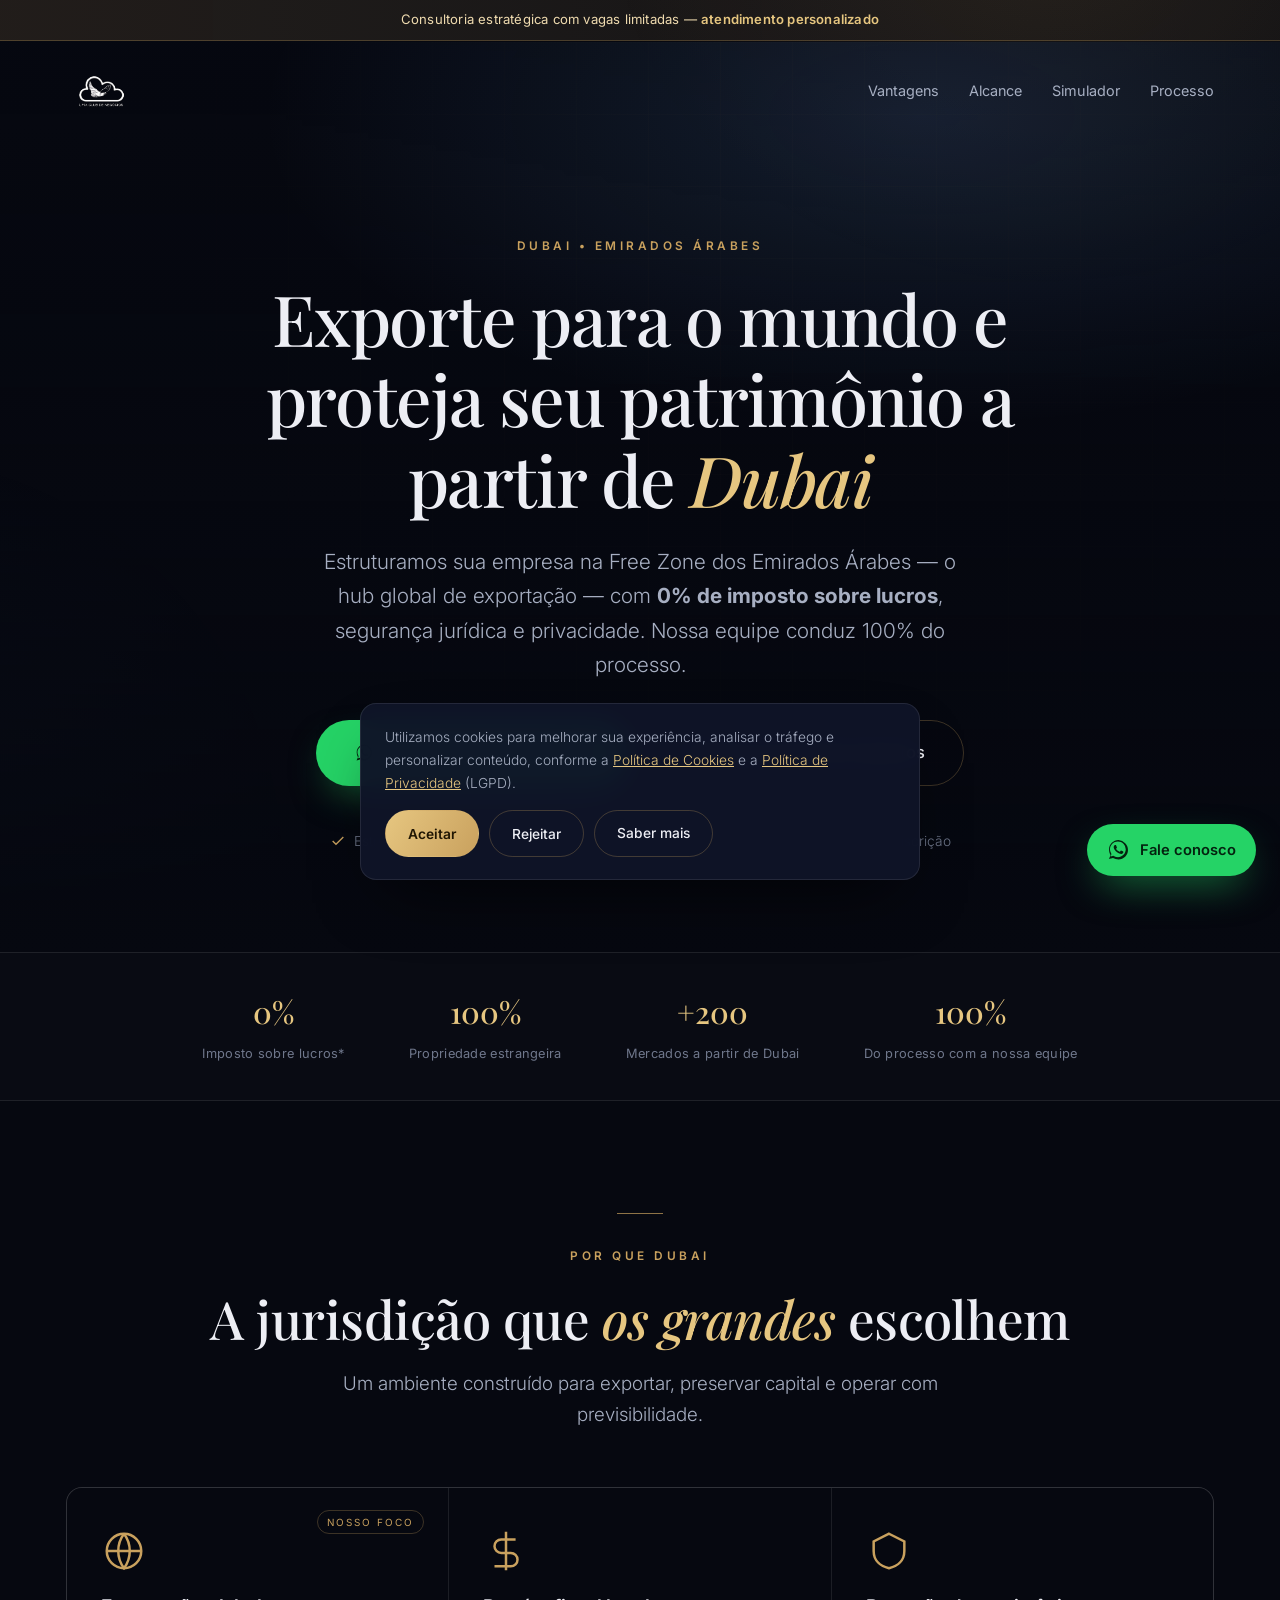
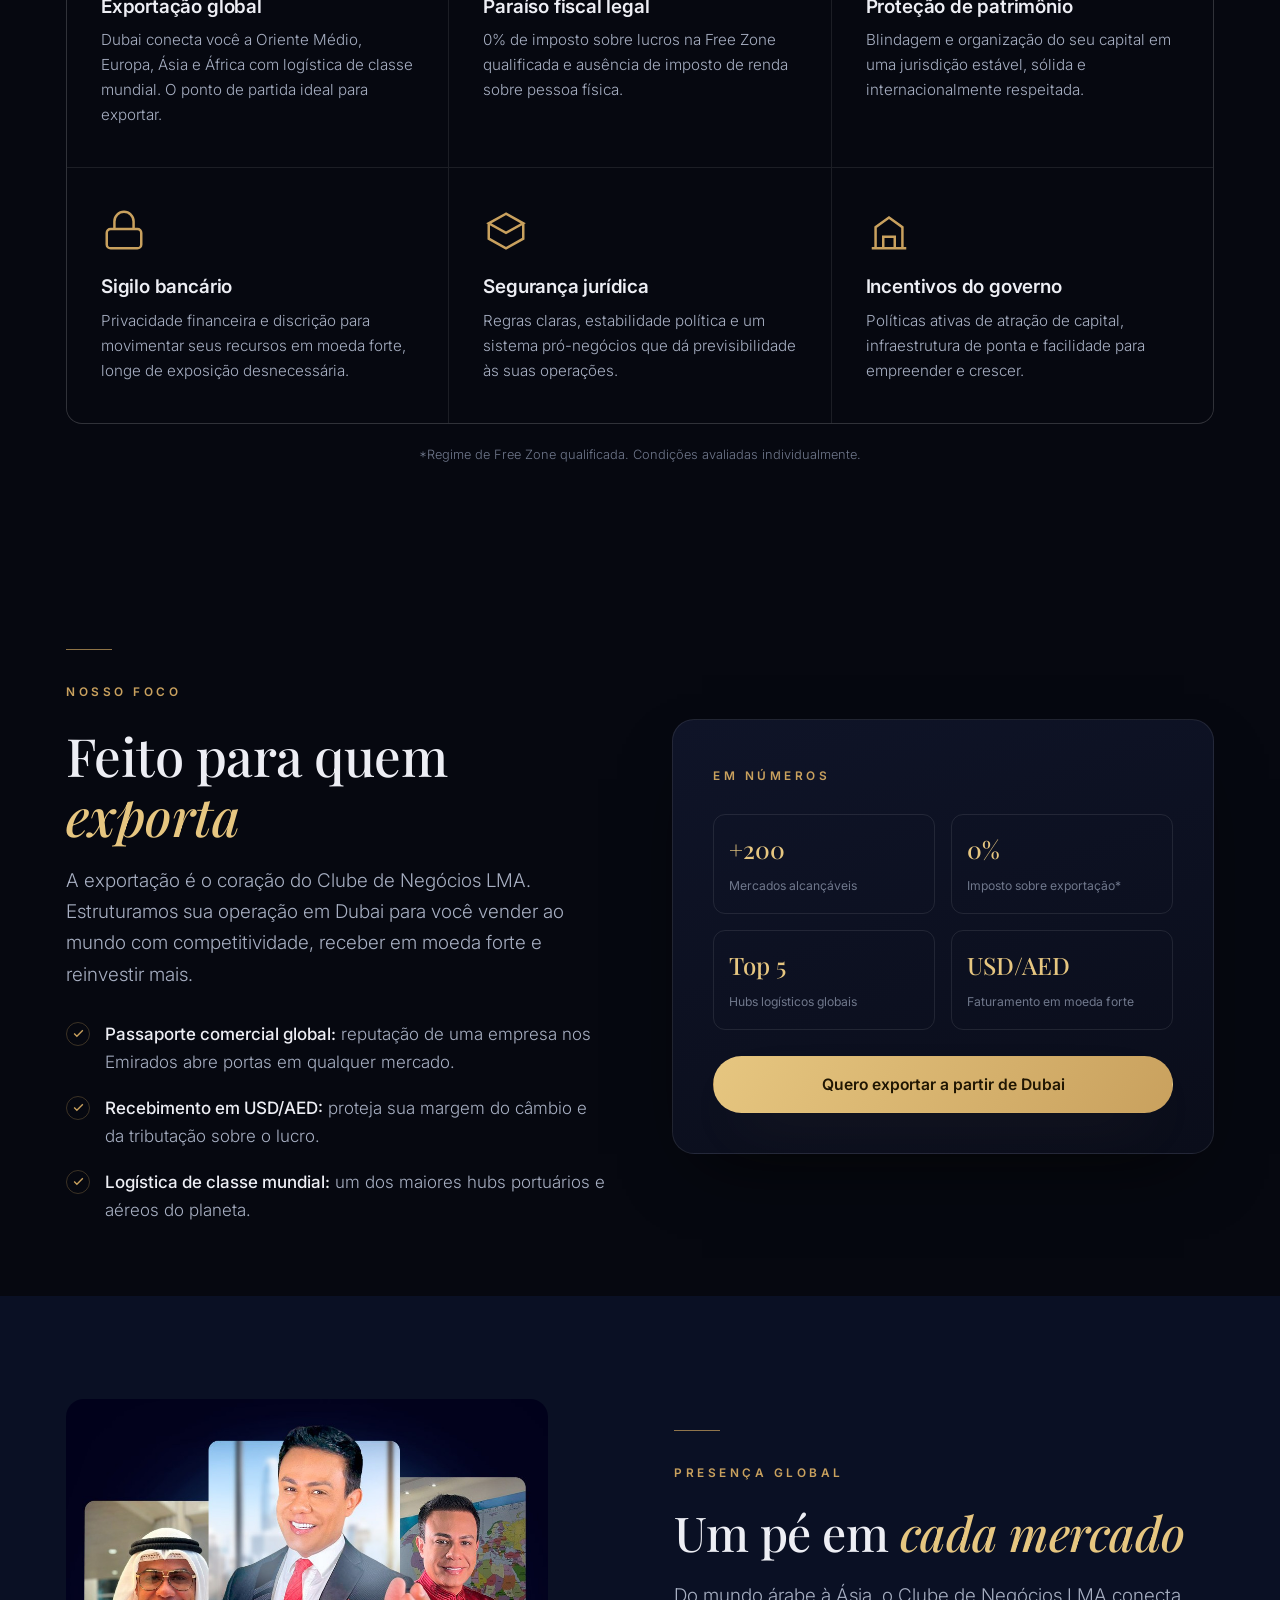
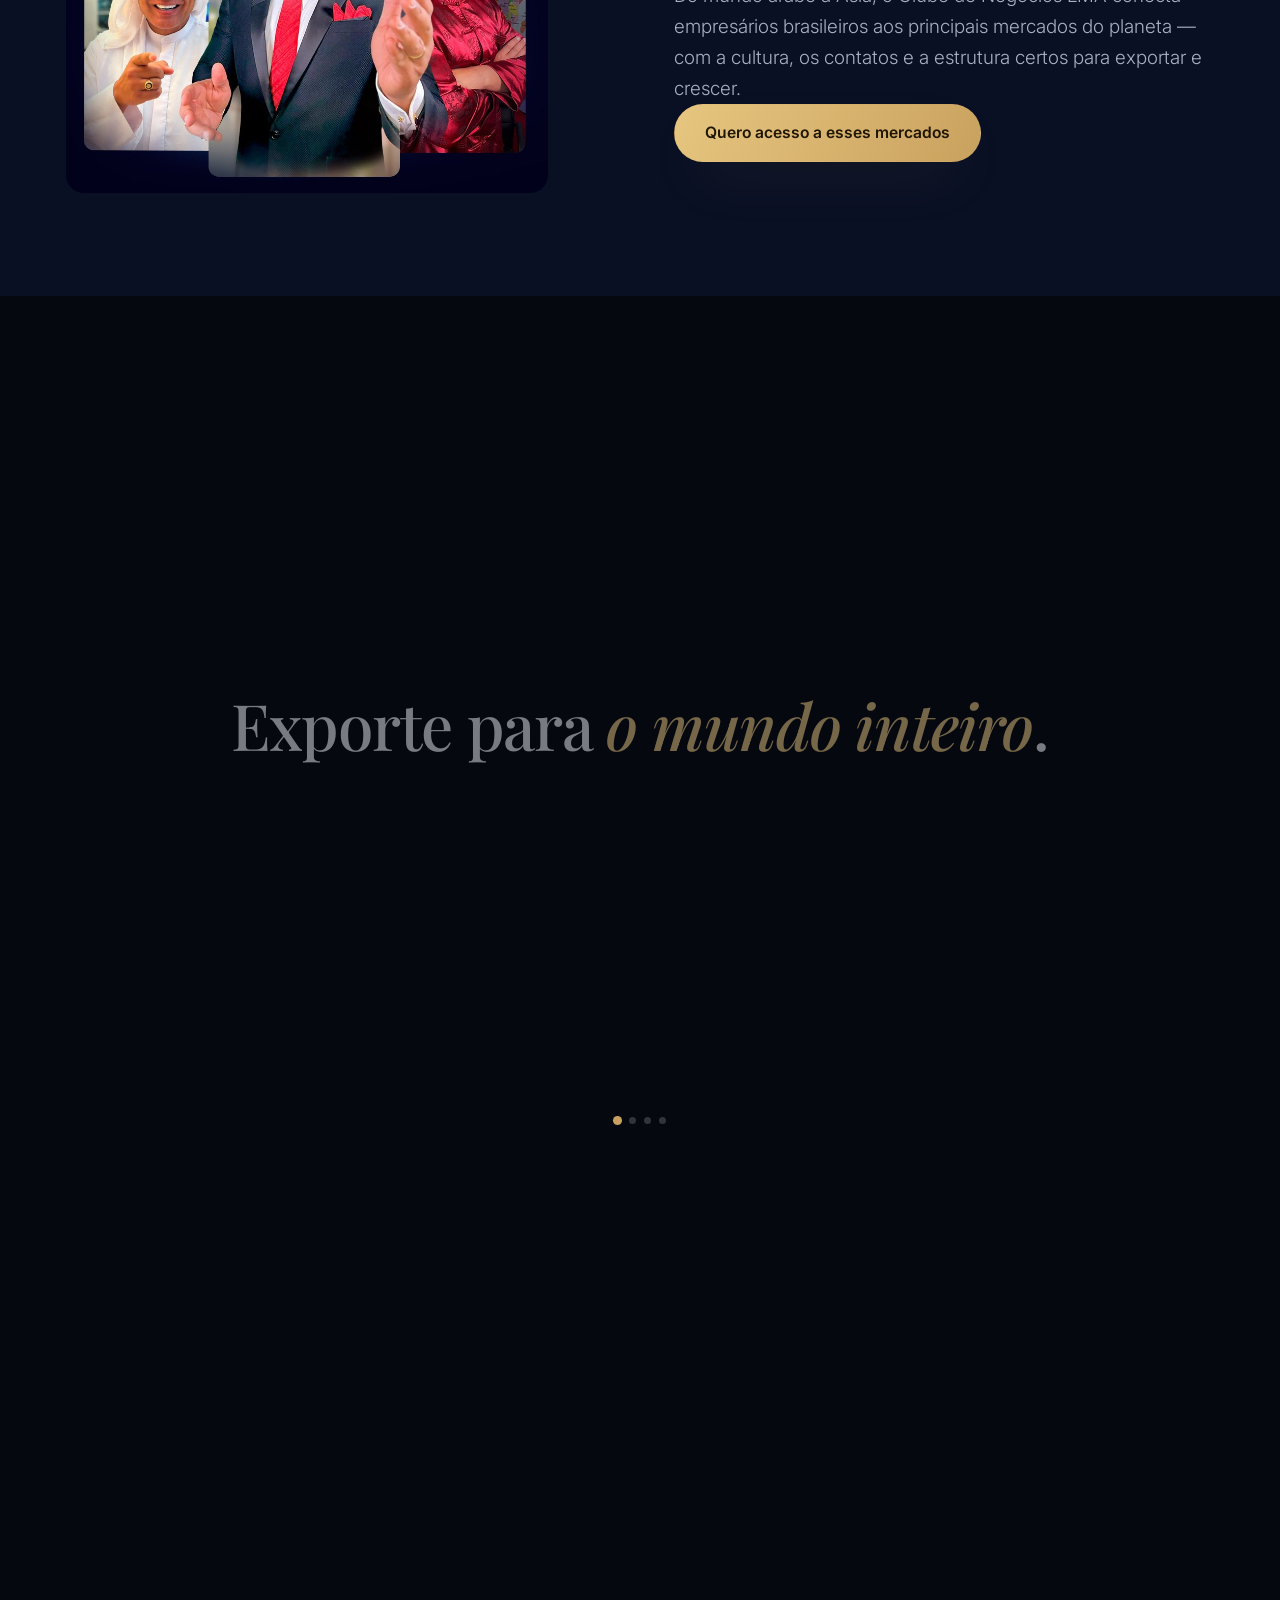
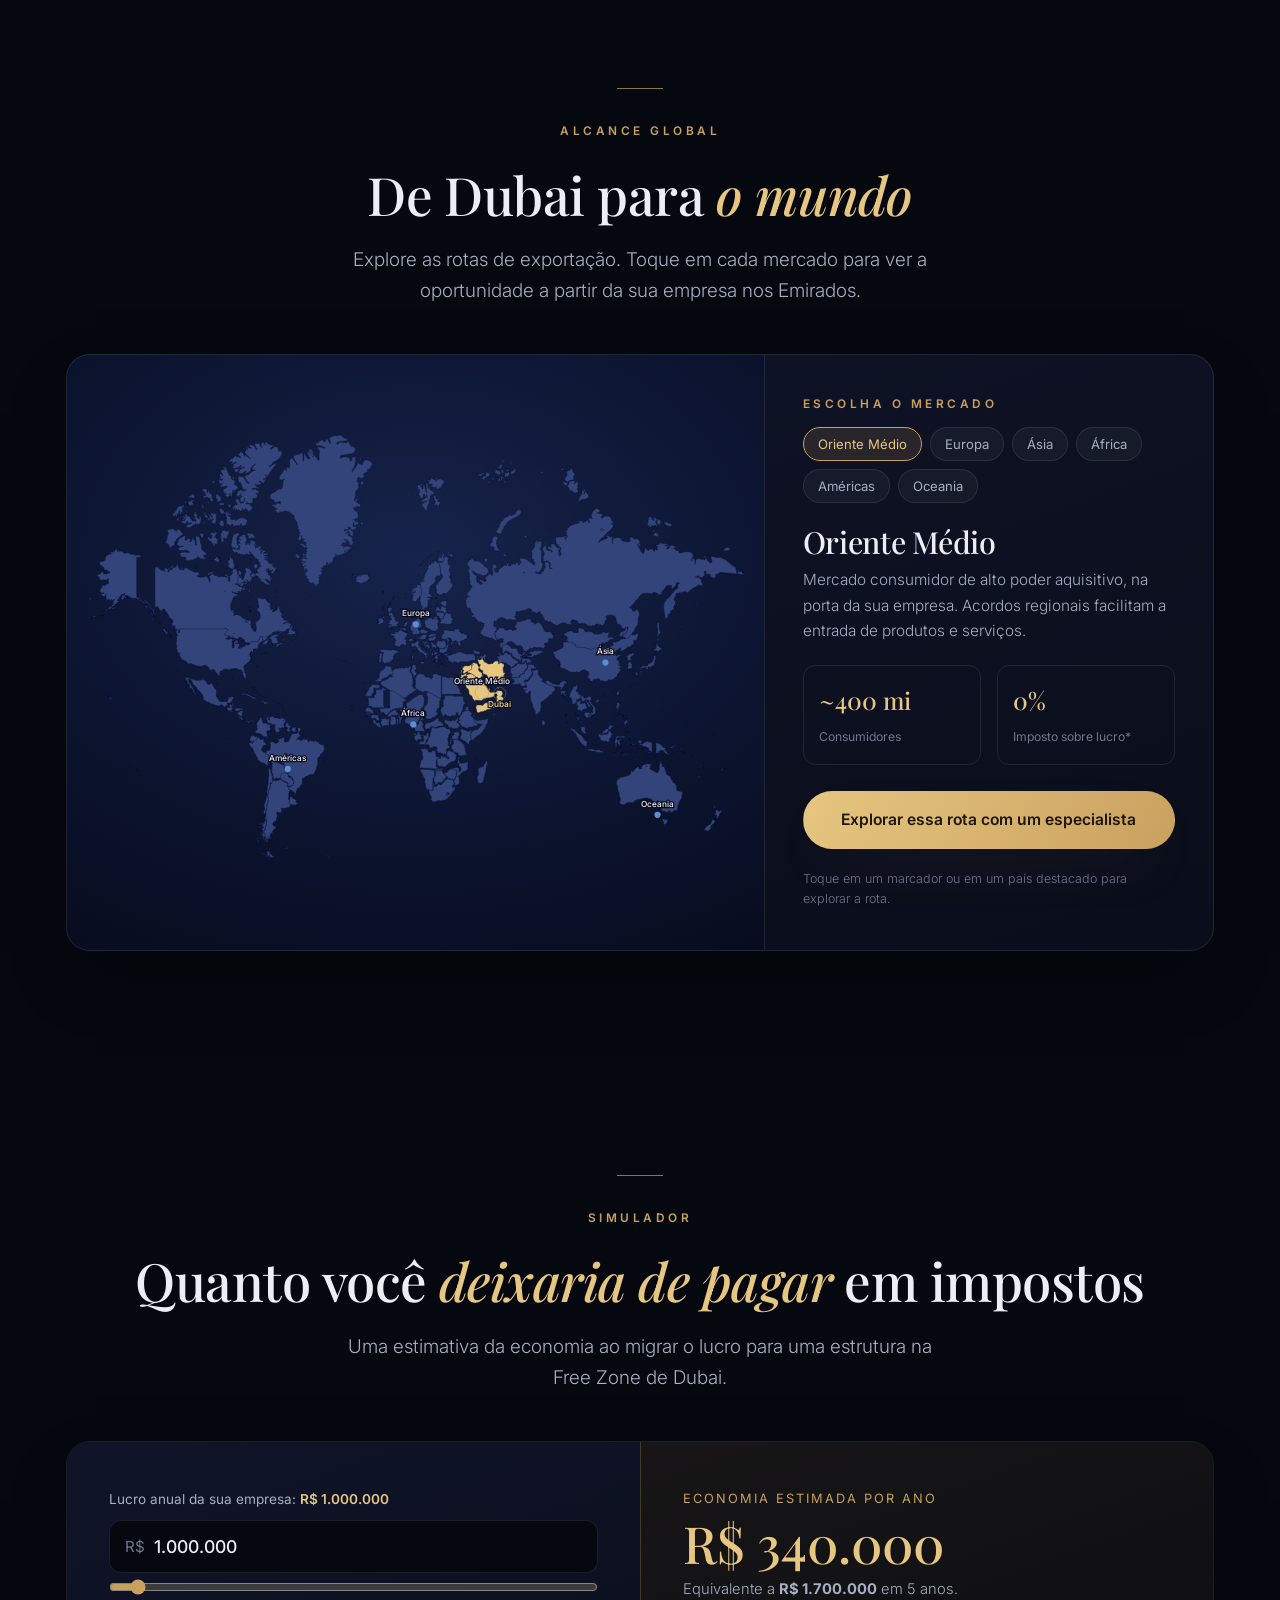
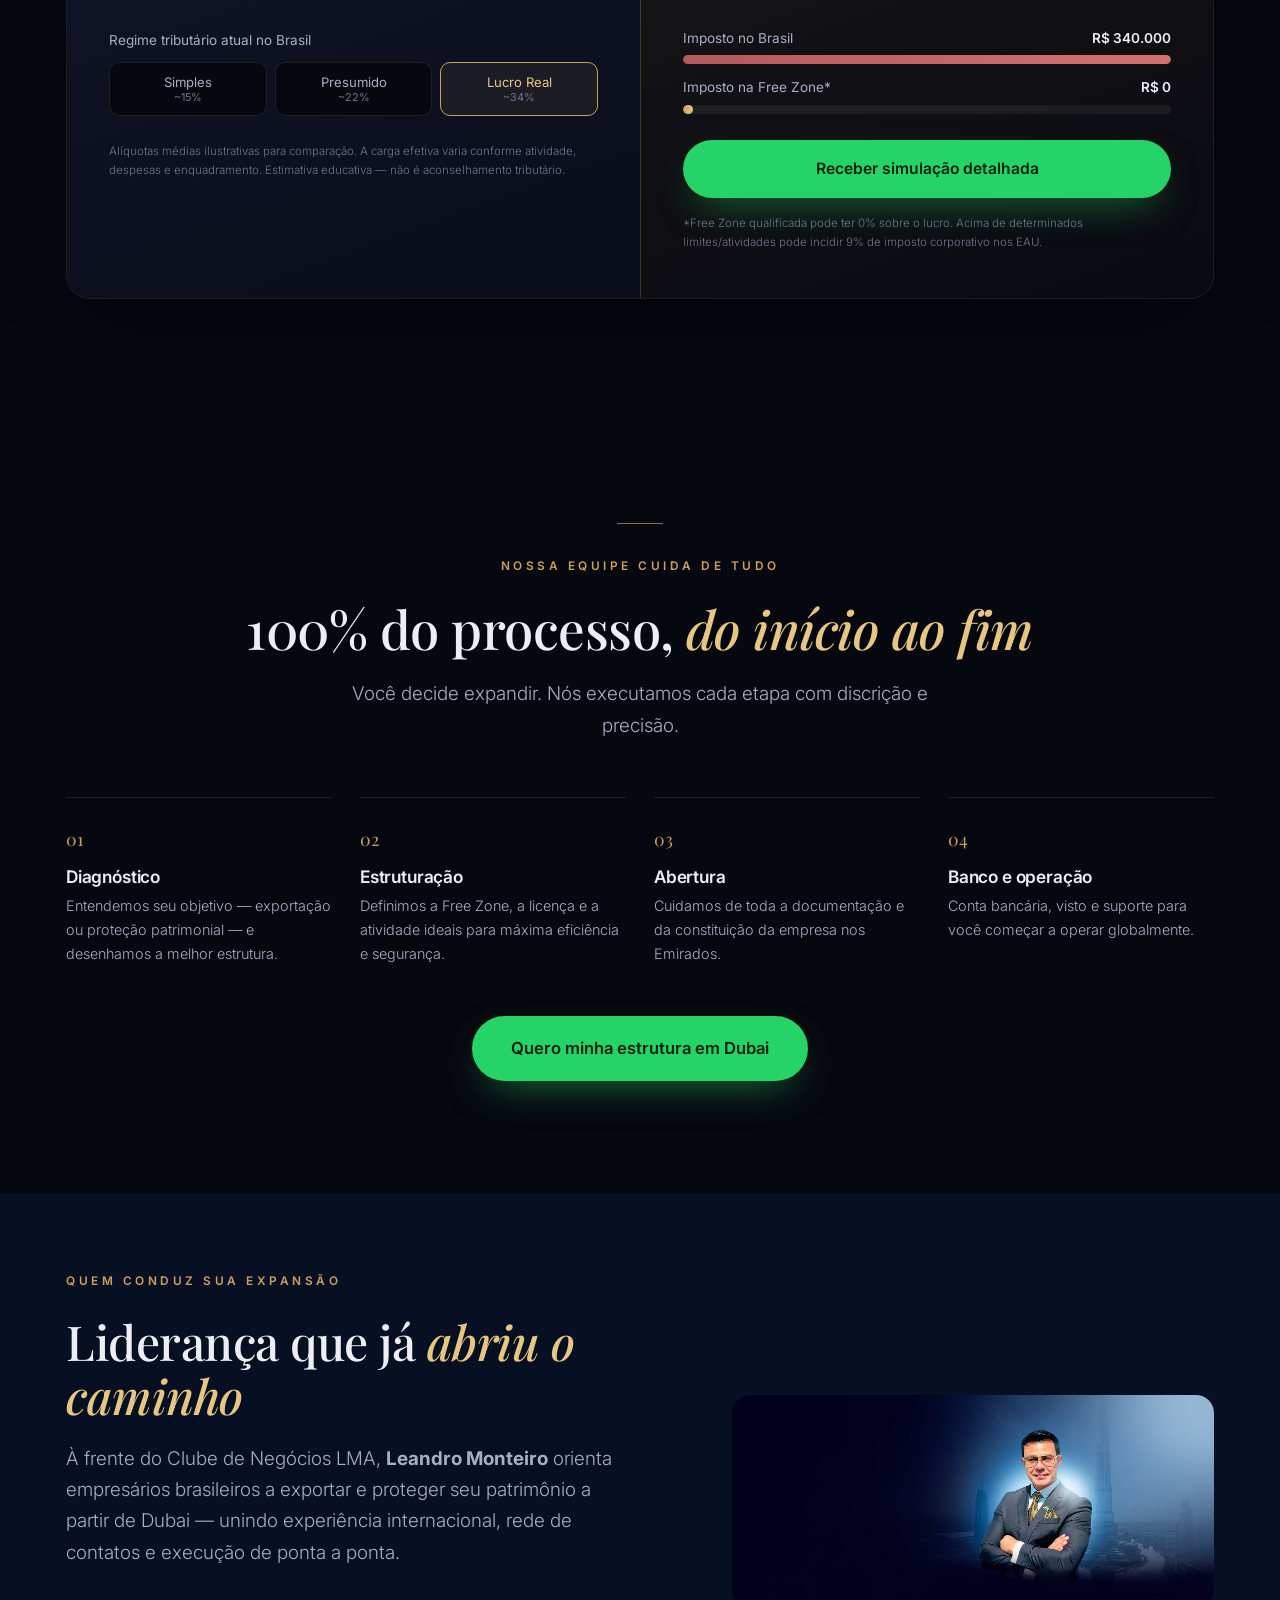
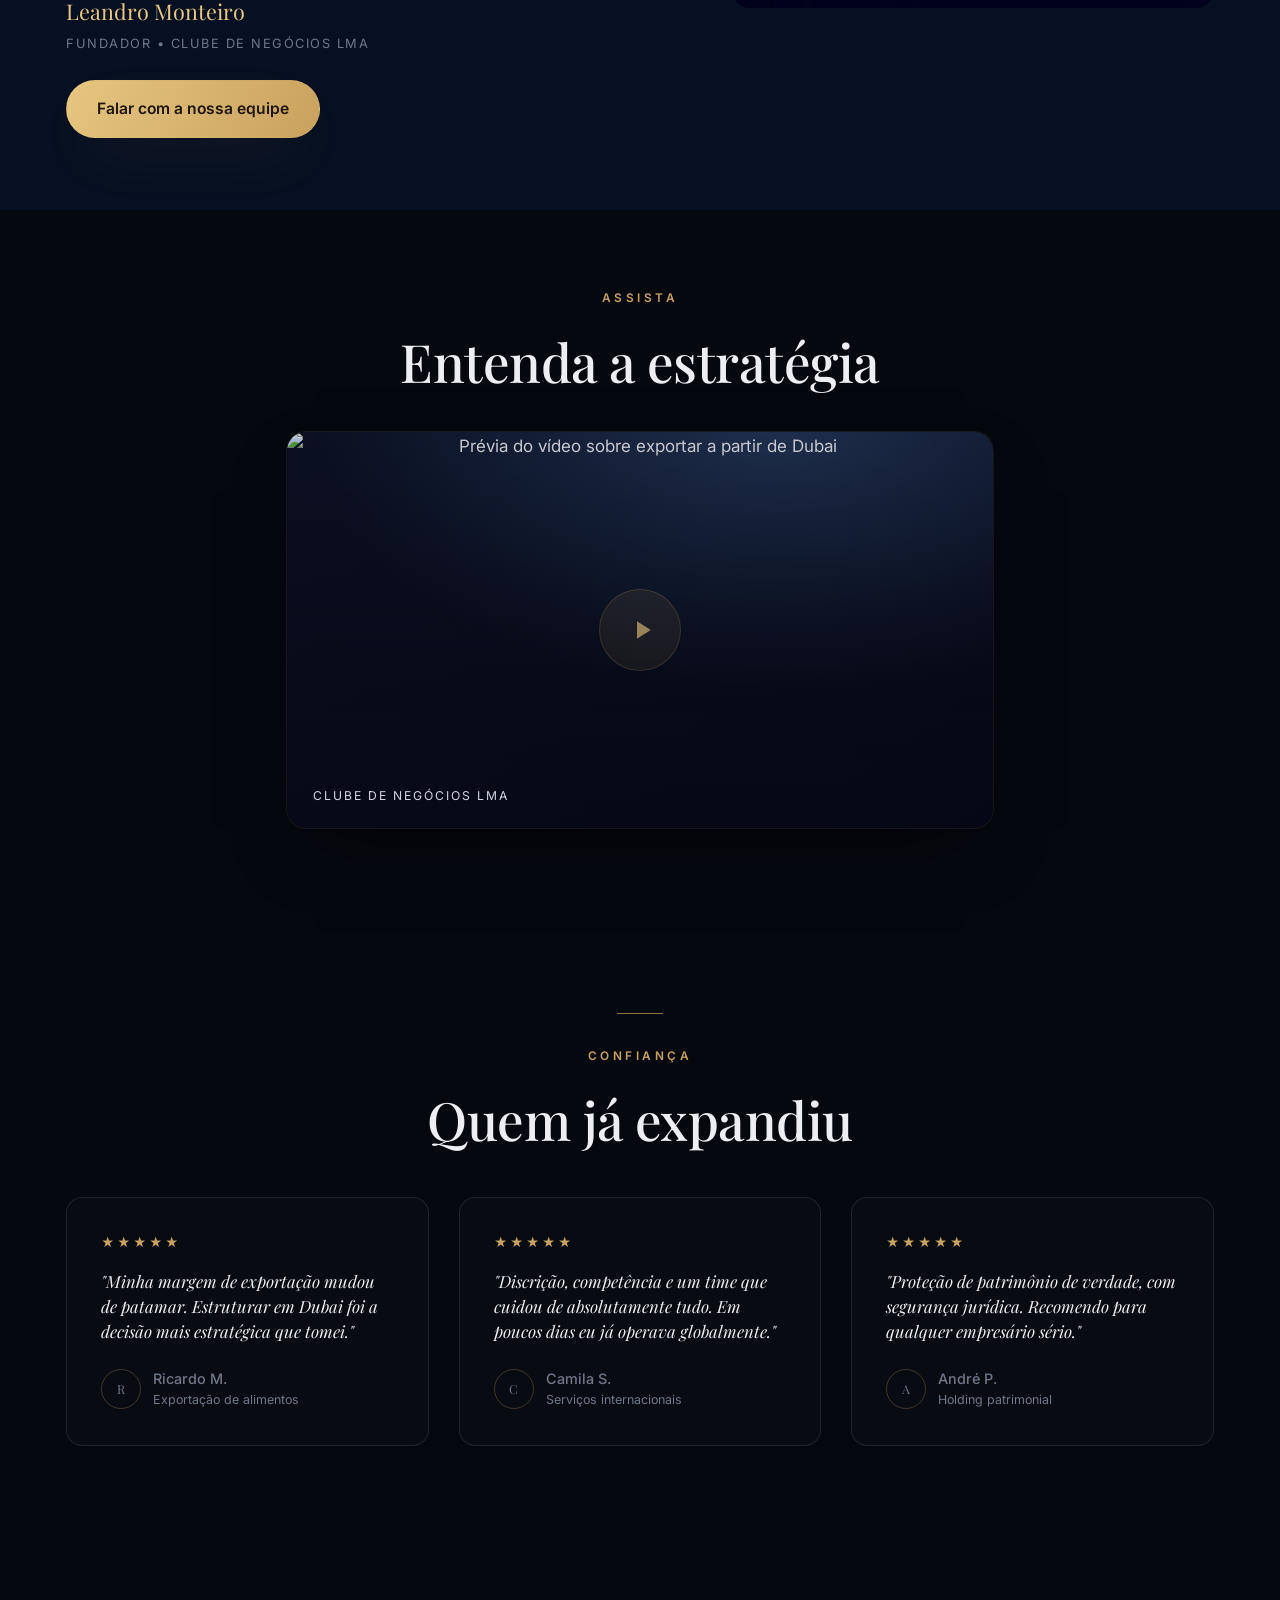
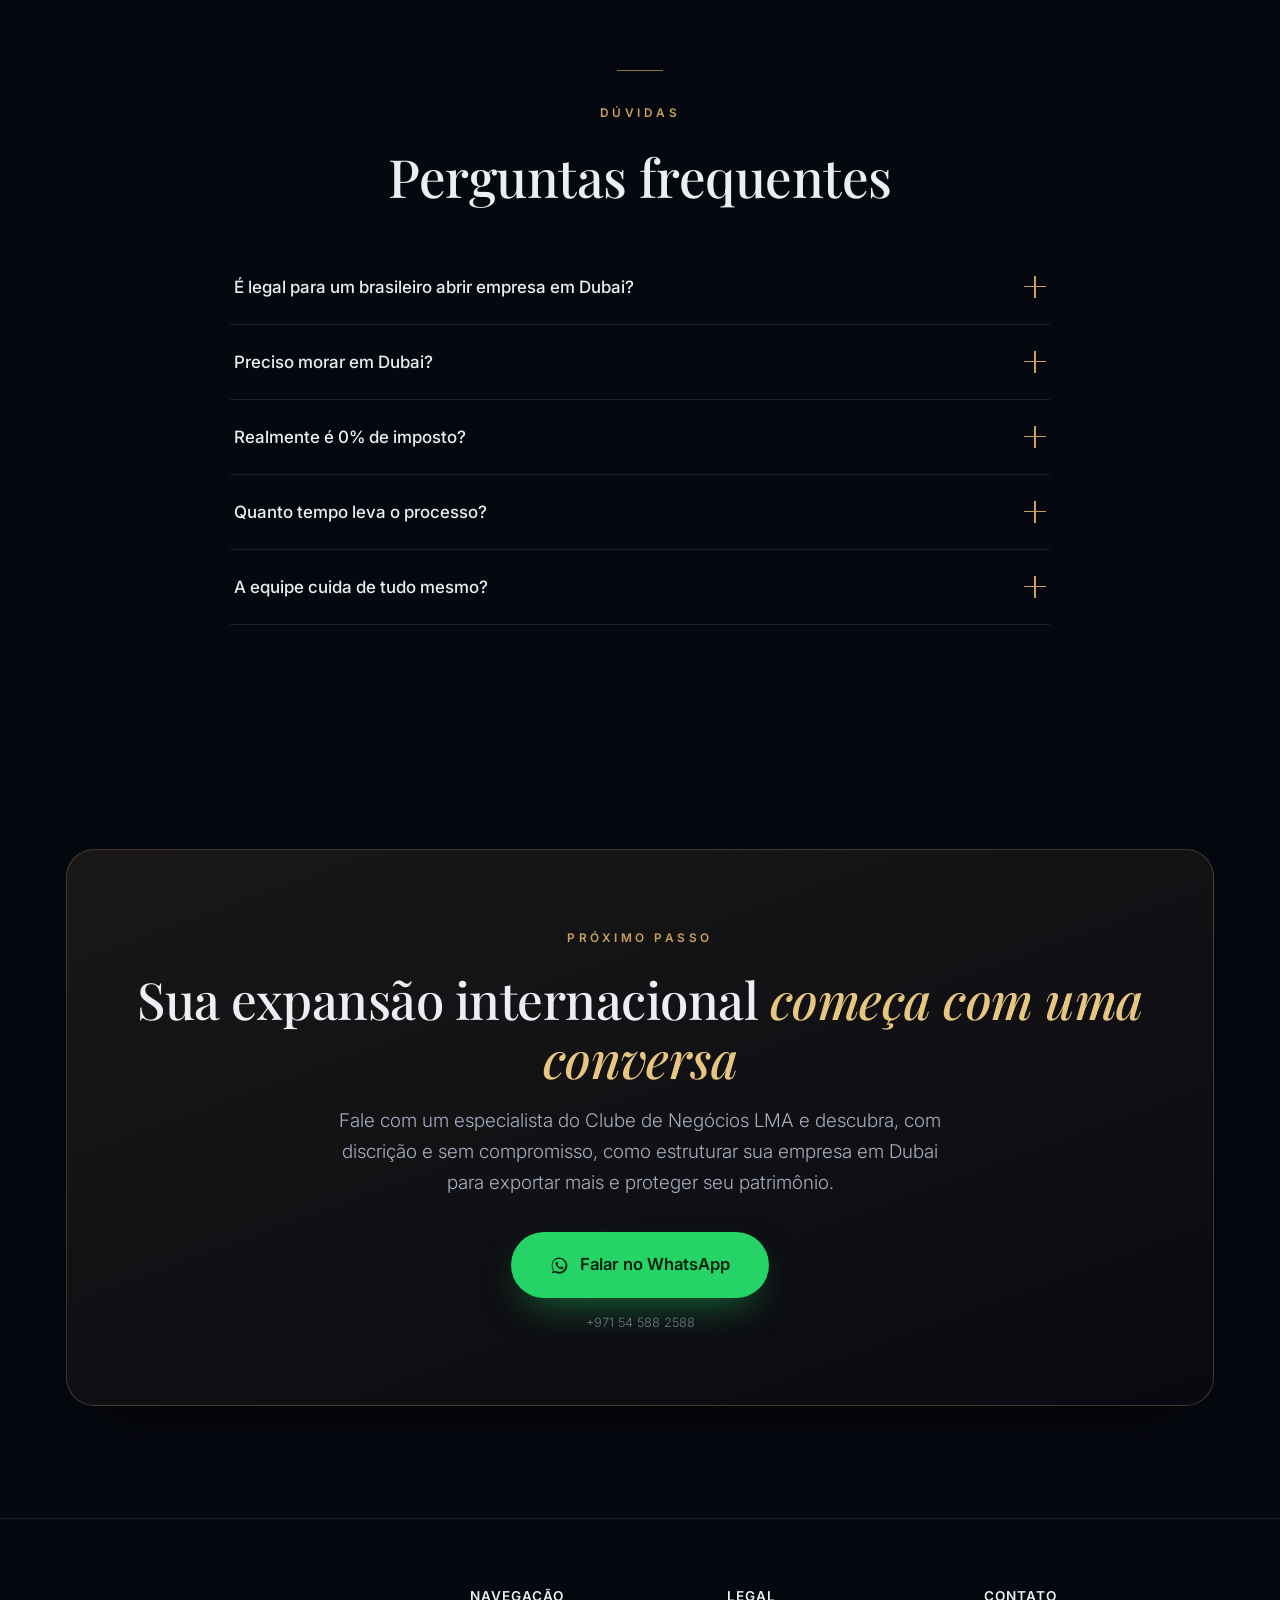
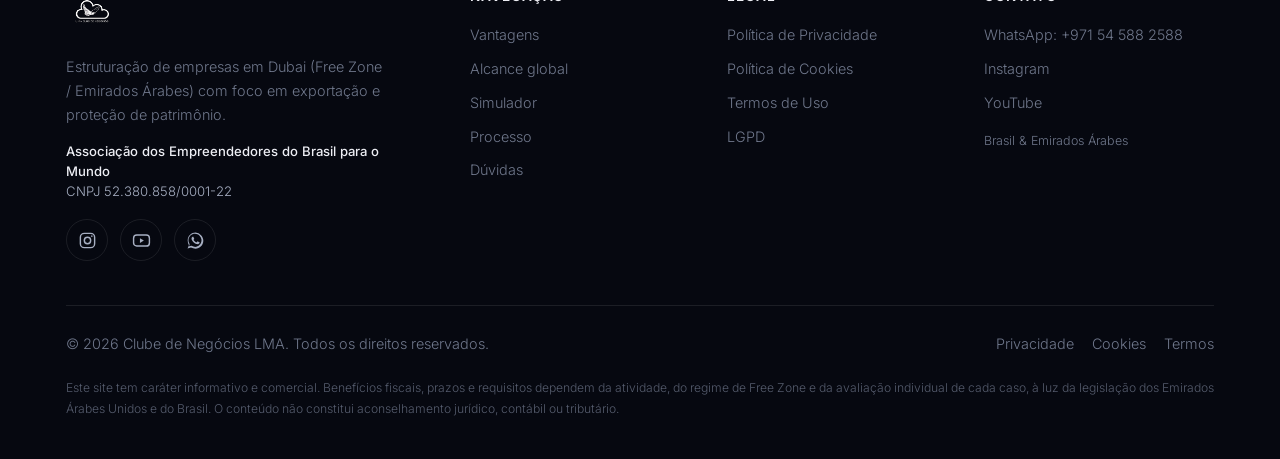
==== index.html @ a85deb3f "Fix layout robusto fundador/expert (flex real, sem cortar imagem) + video mobile progressivo (itag18" ====
<!DOCTYPE html>
<html lang="pt-BR">
<head>
<meta charset="UTF-8">
<meta name="viewport" content="width=device-width, initial-scale=1.0">

<!-- ===================== SEO ===================== -->
<title>Abrir Empresa em Dubai | Exportação e Proteção de Patrimônio — Clube de Negócios LMA</title>
<meta name="description" content="Abra sua empresa em Dubai (Free Zone / Emirados Árabes) para exportar ao mundo e proteger seu patrimônio: 0% de imposto sobre lucros, sigilo bancário, segurança jurídica e incentivos do governo. Nossa equipe cuida de 100% do processo. Fale com o Clube de Negócios LMA.">
<meta name="keywords" content="abrir empresa em Dubai, empresa Free Zone Emirados, exportação Dubai, proteção de patrimônio, paraíso fiscal, 0% de imposto Dubai, sigilo bancário, offshore Emirados, Clube de Negócios LMA">
<meta name="author" content="Clube de Negócios LMA">
<meta name="robots" content="index, follow">
<link rel="canonical" href="https://clubelma.com.br/">
<meta name="theme-color" content="#060810">

<!-- Open Graph -->
<meta property="og:type" content="website">
<meta property="og:locale" content="pt_BR">
<meta property="og:site_name" content="Clube de Negócios LMA">
<meta property="og:title" content="Abrir Empresa em Dubai | Exportação e Proteção de Patrimônio">
<meta property="og:description" content="Exporte ao mundo a partir de Dubai e proteja seu patrimônio: 0% de imposto sobre lucros, sigilo bancário e segurança jurídica. Nossa equipe cuida de 100% do processo.">
<meta property="og:url" content="https://clubelma.com.br/">
<meta property="og:image" content="https://clubelma.com.br/assets/og-image.jpg">

<!-- Twitter -->
<meta name="twitter:card" content="summary_large_image">
<meta name="twitter:title" content="Abrir Empresa em Dubai | Clube de Negócios LMA">
<meta name="twitter:description" content="Exportação e proteção de patrimônio a partir dos Emirados Árabes. 0% de imposto sobre lucros.">
<meta name="twitter:image" content="https://clubelma.com.br/assets/og-image.jpg">

<link rel="icon" href="assets/logo.svg">
<link rel="apple-touch-icon" href="assets/logo.svg">

<link rel="preconnect" href="https://fonts.googleapis.com">
<link rel="preconnect" href="https://fonts.gstatic.com" crossorigin>
<link href="https://fonts.googleapis.com/css2?family=Inter:wght@300;400;500;600&family=Playfair+Display:ital,wght@0,500;0,600;1,400;1,500&display=swap" rel="stylesheet">
<link rel="stylesheet" href="styles.css?v=9">

<!-- Structured data -->
<script type="application/ld+json">
{
  "@context": "https://schema.org",
  "@type": "ProfessionalService",
  "name": "Clube de Negócios LMA",
  "legalName": "Associação dos Empreendedores do Brasil para o Mundo",
  "taxID": "52.380.858/0001-22",
  "description": "Consultoria para abertura de empresa em Dubai (Free Zone) com foco em exportação e proteção de patrimônio.",
  "areaServed": ["BR", "AE"],
  "url": "https://clubelma.com.br/",
  "logo": "https://clubelma.com.br/assets/logo.svg",
  "telephone": "+971545882588",
  "sameAs": [
    "https://www.instagram.com/eusouleandromonteiro/",
    "https://www.youtube.com/@eusouleandromonteiro"
  ],
  "knowsAbout": ["Exportação", "Free Zone Emirados Árabes", "Proteção de patrimônio", "Planejamento tributário internacional"]
}
</script>
<script type="application/ld+json">
{
  "@context": "https://schema.org",
  "@type": "FAQPage",
  "mainEntity": [
    {"@type":"Question","name":"É legal para um brasileiro abrir empresa em Dubai?","acceptedAnswer":{"@type":"Answer","text":"Sim. Estruturar uma empresa na Free Zone dos Emirados Árabes é totalmente legal, desde que feito com planejamento correto e cumprindo as obrigações aplicáveis."}},
    {"@type":"Question","name":"Preciso morar em Dubai para ter a empresa?","acceptedAnswer":{"@type":"Answer","text":"Não. É possível estruturar e manter a empresa sem morar nos Emirados, com opção de visto de residência para quem desejar."}},
    {"@type":"Question","name":"Realmente é 0% de imposto?","acceptedAnswer":{"@type":"Answer","text":"Na Free Zone qualificada, o lucro pode ter alíquota de 0%, e não há imposto de renda sobre pessoa física nos Emirados. As condições dependem da atividade e são avaliadas caso a caso."}}
  ]
}
</script>
</head>
<body>

<div class="progress" id="progress"></div>

<!-- Urgency bar (discreet) -->
<div class="topbar">
  Consultoria estratégica com vagas limitadas — <strong>atendimento personalizado</strong>
</div>

<!-- Header -->
<header class="header" id="header">
  <div class="container">
    <a class="brand" href="#topo" aria-label="Clube de Negócios LMA — página inicial">
      <img class="brand-logo" src="assets/logo.svg" alt="Clube de Negócios LMA">
    </a>
    <nav class="nav" aria-label="Navegação principal">
      <a class="navlink" href="#vantagens">Vantagens</a>
      <a class="navlink" href="#mapa">Alcance</a>
      <a class="navlink" href="#simulador">Simulador</a>
      <a class="navlink" href="#processo">Processo</a>
    </nav>
  </div>
</header>

<a id="topo"></a>

<!-- Hero -->
<section class="hero">
  <div class="hero-bg">
    <video class="hero-video" id="heroVideo" autoplay muted loop playsinline preload="auto" aria-hidden="true" tabindex="-1"
           data-mobile="assets/hero-bg-mobile.mp4?v=5">
      <source src="assets/hero-bg.mp4?v=3" type="video/mp4">
    </video>
  </div>
  <div class="hero-lines"></div>
  <div class="container">
    <span class="eyebrow reveal">Dubai • Emirados Árabes</span>
    <h1 class="reveal d1">Exporte para o mundo e proteja seu patrimônio a partir de <span class="gold italic">Dubai</span></h1>
    <p class="lead reveal d2">Estruturamos sua empresa na Free Zone dos Emirados Árabes — o hub global de exportação — com <strong>0% de imposto sobre lucros</strong>, segurança jurídica e privacidade. Nossa equipe conduz 100% do processo.</p>
    <div class="hero-cta reveal d3">
      <a class="btn btn--wa btn--lg pulse js-wa" data-msg="Ola! Quero abrir minha empresa em Dubai para exportar e proteger meu patrimonio. Podem me orientar?" href="#">
        <svg viewBox="0 0 24 24" fill="currentColor" aria-hidden="true"><path d="M12.04 2C6.58 2 2.13 6.45 2.13 11.91c0 2.1.55 4.15 1.6 5.96L2 22l4.25-1.11c1.75.95 3.72 1.45 5.72 1.45h.01c5.46 0 9.91-4.45 9.91-9.91 0-2.65-1.03-5.14-2.9-7.01A9.82 9.82 0 0 0 12.04 2zm0 18.13h-.01c-1.78 0-3.53-.48-5.05-1.38l-.36-.21-2.75.72.73-2.68-.24-.38a8.23 8.23 0 0 1-1.26-4.39c0-4.54 3.7-8.24 8.24-8.24 2.2 0 4.27.86 5.82 2.42a8.18 8.18 0 0 1 2.41 5.83c0 4.54-3.7 8.24-8.24 8.24zm4.52-6.16c-.25-.12-1.47-.72-1.69-.81-.23-.08-.39-.12-.56.12-.16.25-.64.81-.79.97-.14.17-.29.19-.54.06-.25-.12-1.05-.39-1.99-1.23-.74-.66-1.23-1.47-1.38-1.72-.14-.25-.02-.38.11-.51.11-.11.25-.29.37-.43.12-.14.16-.25.25-.41.08-.17.04-.31-.02-.43-.06-.12-.56-1.34-.76-1.84-.2-.48-.4-.42-.56-.42-.14 0-.31-.02-.47-.02-.16 0-.43.06-.66.31-.23.25-.87.85-.87 2.07 0 1.22.89 2.4 1.01 2.56.12.17 1.75 2.67 4.23 3.74.59.26 1.05.41 1.41.52.59.19 1.13.16 1.56.1.48-.07 1.47-.6 1.68-1.18.21-.58.21-1.07.14-1.18-.06-.11-.22-.17-.47-.29z"/></svg>
        Falar com um especialista
      </a>
      <a class="btn btn--outline btn--lg" href="#simulador">Simular economia de impostos</a>
    </div>
    <div class="hero-trust reveal d4">
      <span><svg viewBox="0 0 24 24" fill="none" stroke="currentColor" stroke-width="2"><path d="M20 6 9 17l-5-5"/></svg> Estrutura 100% legal</span>
      <span><svg viewBox="0 0 24 24" fill="none" stroke="currentColor" stroke-width="2"><path d="M20 6 9 17l-5-5"/></svg> Processo conduzido de ponta a ponta</span>
      <span><svg viewBox="0 0 24 24" fill="none" stroke="currentColor" stroke-width="2"><path d="M20 6 9 17l-5-5"/></svg> Sigilo e discrição</span>
    </div>
  </div>
</section>

<!-- Trust strip -->
<section class="strip">
  <div class="container">
    <div class="strip-item"><b>0%</b><span>Imposto sobre lucros*</span></div>
    <div class="strip-item"><b>100%</b><span>Propriedade estrangeira</span></div>
    <div class="strip-item"><b>+200</b><span>Mercados a partir de Dubai</span></div>
    <div class="strip-item"><b>100%</b><span>Do processo com a nossa equipe</span></div>
  </div>
</section>

<!-- Pillars -->
<section class="section" id="vantagens">
  <div class="container">
    <div class="center reveal" style="margin-bottom:56px">
      <div class="hairline"></div>
      <span class="eyebrow">Por que Dubai</span>
      <h2 class="title">A jurisdição que <span class="gold italic">os grandes</span> escolhem</h2>
      <p class="lead">Um ambiente construído para exportar, preservar capital e operar com previsibilidade.</p>
    </div>
    <div class="pillars" data-stagger>
      <article class="pillar feature">
        <div class="p-ico"><svg viewBox="0 0 24 24" fill="none" stroke="currentColor"><circle cx="12" cy="12" r="9"/><path d="M3 12h18M12 3a15 15 0 0 1 0 18 15 15 0 0 1 0-18"/></svg></div>
        <h3>Exportação global</h3>
        <p>Dubai conecta você a Oriente Médio, Europa, Ásia e África com logística de classe mundial. O ponto de partida ideal para exportar.</p>
      </article>
      <article class="pillar">
        <div class="p-ico"><svg viewBox="0 0 24 24" fill="none" stroke="currentColor"><path d="M12 2v20M17 6H9.5a3.5 3.5 0 0 0 0 7h5a3.5 3.5 0 0 1 0 7H6"/></svg></div>
        <h3>Paraíso fiscal legal</h3>
        <p>0% de imposto sobre lucros na Free Zone qualificada e ausência de imposto de renda sobre pessoa física.</p>
      </article>
      <article class="pillar">
        <div class="p-ico"><svg viewBox="0 0 24 24" fill="none" stroke="currentColor"><path d="M12 3l8 4v5c0 5-3.5 8-8 9-4.5-1-8-4-8-9V7z"/></svg></div>
        <h3>Proteção de patrimônio</h3>
        <p>Blindagem e organização do seu capital em uma jurisdição estável, sólida e internacionalmente respeitada.</p>
      </article>
      <article class="pillar">
        <div class="p-ico"><svg viewBox="0 0 24 24" fill="none" stroke="currentColor"><rect x="3" y="11" width="18" height="10" rx="2"/><path d="M7 11V7a5 5 0 0 1 10 0v4"/></svg></div>
        <h3>Sigilo bancário</h3>
        <p>Privacidade financeira e discrição para movimentar seus recursos em moeda forte, longe de exposição desnecessária.</p>
      </article>
      <article class="pillar">
        <div class="p-ico"><svg viewBox="0 0 24 24" fill="none" stroke="currentColor"><path d="M12 3 3 8l9 5 9-5-9-5zM3 8v8l9 5 9-5V8"/></svg></div>
        <h3>Segurança jurídica</h3>
        <p>Regras claras, estabilidade política e um sistema pró-negócios que dá previsibilidade às suas operações.</p>
      </article>
      <article class="pillar">
        <div class="p-ico"><svg viewBox="0 0 24 24" fill="none" stroke="currentColor"><path d="M3 21h18M5 21V10l7-5 7 5v11M9 21v-6h6v6"/></svg></div>
        <h3>Incentivos do governo</h3>
        <p>Políticas ativas de atração de capital, infraestrutura de ponta e facilidade para empreender e crescer.</p>
      </article>
    </div>
    <p class="btn-note center" style="margin-top:20px">*Regime de Free Zone qualificada. Condições avaliadas individualmente.</p>
  </div>
</section>

<!-- Export focus split -->
<section class="section section--tight">
  <div class="container">
    <div class="split">
      <div class="reveal">
        <div class="hairline"></div>
        <span class="eyebrow">Nosso foco</span>
        <h2 class="title">Feito para quem <span class="gold italic">exporta</span></h2>
        <p class="lead">A exportação é o coração do Clube de Negócios LMA. Estruturamos sua operação em Dubai para você vender ao mundo com competitividade, receber em moeda forte e reinvestir mais.</p>
        <ul class="feature-list">
          <li><span class="ck"><svg viewBox="0 0 24 24" fill="none" stroke="currentColor" stroke-width="2.5"><path d="M20 6 9 17l-5-5"/></svg></span><span><b>Passaporte comercial global:</b> reputação de uma empresa nos Emirados abre portas em qualquer mercado.</span></li>
          <li><span class="ck"><svg viewBox="0 0 24 24" fill="none" stroke="currentColor" stroke-width="2.5"><path d="M20 6 9 17l-5-5"/></svg></span><span><b>Recebimento em USD/AED:</b> proteja sua margem do câmbio e da tributação sobre o lucro.</span></li>
          <li><span class="ck"><svg viewBox="0 0 24 24" fill="none" stroke="currentColor" stroke-width="2.5"><path d="M20 6 9 17l-5-5"/></svg></span><span><b>Logística de classe mundial:</b> um dos maiores hubs portuários e aéreos do planeta.</span></li>
        </ul>
      </div>
      <div class="figure-card reveal d2">
        <span class="eyebrow">Em números</span>
        <div class="map-stats" style="margin-top:6px">
          <div class="map-stat"><b class="count" data-to="200" data-prefix="+">+200</b><span>Mercados alcançáveis</span></div>
          <div class="map-stat"><b class="count" data-to="0" data-suffix="%">0%</b><span>Imposto sobre exportação*</span></div>
          <div class="map-stat"><b>Top 5</b><span>Hubs logísticos globais</span></div>
          <div class="map-stat"><b>USD/AED</b><span>Faturamento em moeda forte</span></div>
        </div>
        <a class="btn btn--gold btn--block js-wa" data-msg="Ola! Sou exportador (ou quero exportar) e quero estruturar minha operacao em Dubai." href="#">Quero exportar a partir de Dubai</a>
      </div>
    </div>
  </div>
</section>

<!-- Expert / global presence -->
<section class="expert" aria-label="Presença global">
  <div class="container">
    <div class="expert-inner">
      <img class="expert-photo" src="assets/secao-expert.jpg?v=2" alt="Leandro Monteiro em diferentes mercados globais">
      <div class="expert-copy reveal">
        <div class="hairline"></div>
        <span class="eyebrow">Presença global</span>
        <h2 class="title">Um pé em <span class="gold italic">cada mercado</span></h2>
        <p class="lead">Do mundo árabe à Ásia, o Clube de Negócios LMA conecta empresários brasileiros aos principais mercados do planeta — com a cultura, os contatos e a estrutura certos para exportar e crescer.</p>
        <a class="btn btn--gold js-wa" data-msg="Ola! Quero acesso aos mercados globais a partir de Dubai com o Clube de Negocios LMA." href="#">Quero acesso a esses mercados</a>
      </div>
    </div>
  </div>
</section>

<!-- Apple-style pinned scrollytelling -->
<section class="pin-wrap" id="statement" aria-label="Destaques" data-pin>
  <div class="pin-stage">
    <p class="pin-phrase" data-i="0">Exporte para <span class="gold italic">o mundo inteiro</span>.</p>
    <p class="pin-phrase" data-i="1">Proteja o seu <span class="gold italic">patrimônio</span>.</p>
    <p class="pin-phrase" data-i="2">Pague <span class="gold italic">0% de imposto</span> sobre os lucros.</p>
    <p class="pin-phrase" data-i="3">Tudo a partir de <span class="gold italic">Dubai</span>.</p>
    <div class="pin-progress" aria-hidden="true">
      <span class="pin-dot"></span><span class="pin-dot"></span><span class="pin-dot"></span><span class="pin-dot"></span>
    </div>
  </div>
</section>

<!-- Interactive map -->
<section class="section" id="mapa">
  <div class="container">
    <div class="center reveal" style="margin-bottom:48px">
      <div class="hairline"></div>
      <span class="eyebrow">Alcance global</span>
      <h2 class="title">De Dubai para <span class="gold italic">o mundo</span></h2>
      <p class="lead">Explore as rotas de exportação. Toque em cada mercado para ver a oportunidade a partir da sua empresa nos Emirados.</p>
    </div>
    <div class="map-wrap scale-in">
      <div class="map-grid">
        <div class="map-stage" id="mapStage" data-src="assets/world.svg?v=2">
          <div class="map-real-holder" id="mapReal"></div>
          <svg class="map-overlay" id="mapOverlay" viewBox="0 0 1010 666" preserveAspectRatio="xMidYMid meet" aria-hidden="true"></svg>
          <div class="map-loading" id="mapLoading">Carregando mapa-múndi…</div>
        </div>
        <div class="map-info" id="mapInfo">
          <span class="eyebrow">Escolha o mercado</span>
          <div class="map-chips" id="mapChips">
            <button type="button" data-r="oriente">Oriente Médio</button>
            <button type="button" data-r="europa">Europa</button>
            <button type="button" data-r="asia">Ásia</button>
            <button type="button" data-r="africa">África</button>
            <button type="button" data-r="americas">Américas</button>
            <button type="button" data-r="oceania">Oceania</button>
          </div>
          <h3 id="mapTitle">Oriente Médio</h3>
          <p id="mapText">Mercado consumidor de alto poder aquisitivo, na porta da sua empresa. Acordos regionais facilitam a entrada de produtos e serviços.</p>
          <div class="map-stats">
            <div class="map-stat"><b id="mapS1">~400 mi</b><span>Consumidores</span></div>
            <div class="map-stat"><b id="mapS2">0%</b><span>Imposto sobre lucro*</span></div>
          </div>
          <a class="btn btn--gold js-wa" data-msg="Ola! Quero exportar a partir de Dubai. Podem me mostrar as possibilidades?" href="#">Explorar essa rota com um especialista</a>
          <div class="map-foot">
            <span class="map-hint" id="mapHint">Toque em um marcador ou em um país destacado para explorar a rota.</span>
          </div>
        </div>
      </div>
    </div>
  </div>
</section>

<!-- Simulator -->
<section class="section" id="simulador">
  <div class="container">
    <div class="center reveal" style="margin-bottom:48px">
      <div class="hairline"></div>
      <span class="eyebrow">Simulador</span>
      <h2 class="title">Quanto você <span class="gold italic">deixaria de pagar</span> em impostos</h2>
      <p class="lead">Uma estimativa da economia ao migrar o lucro para uma estrutura na Free Zone de Dubai.</p>
    </div>
    <div class="sim scale-in">
      <div class="sim-form">
        <div class="sim-field">
          <label>Lucro anual da sua empresa: <b id="simProfitLabel">R$ 1.000.000</b></label>
          <div class="sim-input">
            <span class="pre">R$</span>
            <input type="text" id="simProfit" inputmode="numeric" value="1.000.000" aria-label="Lucro anual em reais">
          </div>
          <input type="range" id="simRange" min="100000" max="20000000" step="50000" value="1000000" aria-label="Ajustar lucro anual">
        </div>
        <div class="sim-field">
          <label>Regime tributário atual no Brasil</label>
          <div class="regime-opts" id="regimeOpts">
            <button data-rate="0.15" type="button">Simples<small>~15%</small></button>
            <button data-rate="0.22" type="button">Presumido<small>~22%</small></button>
            <button data-rate="0.34" class="active" type="button">Lucro Real<small>~34%</small></button>
          </div>
        </div>
        <p class="sim-disclaimer">Alíquotas médias ilustrativas para comparação. A carga efetiva varia conforme atividade, despesas e enquadramento. Estimativa educativa — não é aconselhamento tributário.</p>
      </div>
      <div class="sim-result">
        <div class="r-label">Economia estimada por ano</div>
        <div class="r-big" id="simSavingYear">R$ 340.000</div>
        <div class="r-sub">Equivalente a <b id="simSaving5">R$ 1.700.000</b> em 5 anos.</div>
        <div class="sim-compare">
          <div class="sim-bar-row">
            <div class="sim-bar-top"><span>Imposto no Brasil</span><b id="simBrVal">R$ 340.000</b></div>
            <div class="sim-track"><div class="sim-fill br" id="simBrBar" style="width:100%"></div></div>
          </div>
          <div class="sim-bar-row">
            <div class="sim-bar-top"><span>Imposto na Free Zone*</span><b id="simUaeVal">R$ 0</b></div>
            <div class="sim-track"><div class="sim-fill uae" id="simUaeBar" style="width:2%"></div></div>
          </div>
        </div>
        <a class="btn btn--wa pulse js-wa" id="simCta" data-msg="Ola! Simulei minha economia no site do Clube de Negocios LMA e quero uma analise detalhada." href="#">Receber simulação detalhada</a>
        <p class="sim-disclaimer">*Free Zone qualificada pode ter 0% sobre o lucro. Acima de determinados limites/atividades pode incidir 9% de imposto corporativo nos EAU.</p>
      </div>
    </div>
  </div>
</section>

<!-- Steps: team 100% -->
<section class="section" id="processo">
  <div class="container">
    <div class="center reveal" style="margin-bottom:56px">
      <div class="hairline"></div>
      <span class="eyebrow">Nossa equipe cuida de tudo</span>
      <h2 class="title">100% do processo, <span class="gold italic">do início ao fim</span></h2>
      <p class="lead">Você decide expandir. Nós executamos cada etapa com discrição e precisão.</p>
    </div>
    <div class="steps" data-stagger>
      <div class="step"><div class="n">01</div><h3>Diagnóstico</h3><p>Entendemos seu objetivo — exportação ou proteção patrimonial — e desenhamos a melhor estrutura.</p></div>
      <div class="step"><div class="n">02</div><h3>Estruturação</h3><p>Definimos a Free Zone, a licença e a atividade ideais para máxima eficiência e segurança.</p></div>
      <div class="step"><div class="n">03</div><h3>Abertura</h3><p>Cuidamos de toda a documentação e da constituição da empresa nos Emirados.</p></div>
      <div class="step"><div class="n">04</div><h3>Banco e operação</h3><p>Conta bancária, visto e suporte para você começar a operar globalmente.</p></div>
    </div>
    <div class="center" style="margin-top:50px">
      <a class="btn btn--wa btn--lg pulse js-wa reveal" data-msg="Ola! Quero que a equipe do Clube LMA conduza a abertura da minha empresa em Dubai." href="#">Quero minha estrutura em Dubai</a>
    </div>
  </div>
</section>

<!-- Founder / authority -->
<section class="founder" id="fundador" aria-label="Liderança">
  <div class="container">
    <div class="founder-inner">
      <div class="founder-copy reveal">
        <span class="eyebrow">Quem conduz sua expansão</span>
        <h2 class="title">Liderança que já <span class="gold italic">abriu o caminho</span></h2>
        <p class="lead">À frente do Clube de Negócios LMA, <strong>Leandro Monteiro</strong> orienta empresários brasileiros a exportar e proteger seu patrimônio a partir de Dubai — unindo experiência internacional, rede de contatos e execução de ponta a ponta.</p>
        <p class="founder-name">Leandro Monteiro<span>Fundador • Clube de Negócios LMA</span></p>
        <a class="btn btn--gold js-wa" data-msg="Ola! Quero falar com a equipe do Leandro Monteiro sobre abrir minha empresa em Dubai." href="#">Falar com a nossa equipe</a>
      </div>
      <picture class="founder-photo">
        <source media="(max-width: 1024px)" srcset="assets/fundador-mobile.jpg">
        <img src="assets/fundador.jpg?v=2" alt="Leandro Monteiro, fundador do Clube de Negócios LMA">
      </picture>
    </div>
  </div>
</section>

<!-- Video -->
<section class="section section--tight" id="video">
  <div class="container narrow center">
    <div class="reveal" style="margin-bottom:40px">
      <span class="eyebrow">Assista</span>
      <h2 class="title">Entenda a estratégia</h2>
    </div>
    <div class="video-wrap reveal d1" id="videoWrap" data-video="wpp1_n2BOsE">
      <div class="video-poster" aria-label="Vídeo do Clube de Negócios LMA">
        <img src="https://i.ytimg.com/vi/wpp1_n2BOsE/maxresdefault.jpg" alt="Prévia do vídeo sobre exportar a partir de Dubai" loading="lazy"
             onerror="this.onerror=null;this.src='https://i.ytimg.com/vi/wpp1_n2BOsE/hqdefault.jpg'">
      </div>
      <div class="video-play"><button aria-label="Reproduzir vídeo"><svg viewBox="0 0 24 24" fill="currentColor"><path d="M8 5v14l11-7z"/></svg></button></div>
    </div>
  </div>
</section>

<!-- Quotes -->
<section class="section">
  <div class="container">
    <div class="center reveal" style="margin-bottom:48px">
      <div class="hairline"></div>
      <span class="eyebrow">Confiança</span>
      <h2 class="title">Quem já expandiu</h2>
    </div>
    <div class="quotes" data-stagger>
      <figure class="quote"><div class="stars">★★★★★</div><p>"Minha margem de exportação mudou de patamar. Estruturar em Dubai foi a decisão mais estratégica que tomei."</p><figcaption class="by"><span class="av">R</span><span><b>Ricardo M.</b><span>Exportação de alimentos</span></span></figcaption></figure>
      <figure class="quote"><div class="stars">★★★★★</div><p>"Discrição, competência e um time que cuidou de absolutamente tudo. Em poucos dias eu já operava globalmente."</p><figcaption class="by"><span class="av">C</span><span><b>Camila S.</b><span>Serviços internacionais</span></span></figcaption></figure>
      <figure class="quote"><div class="stars">★★★★★</div><p>"Proteção de patrimônio de verdade, com segurança jurídica. Recomendo para qualquer empresário sério."</p><figcaption class="by"><span class="av">A</span><span><b>André P.</b><span>Holding patrimonial</span></span></figcaption></figure>
    </div>
  </div>
</section>

<!-- FAQ -->
<section class="section" id="faq">
  <div class="container">
    <div class="center reveal" style="margin-bottom:44px">
      <div class="hairline"></div>
      <span class="eyebrow">Dúvidas</span>
      <h2 class="title">Perguntas frequentes</h2>
    </div>
    <div class="faq reveal">
      <div class="faq-item"><button class="faq-q">É legal para um brasileiro abrir empresa em Dubai?<span class="plus"></span></button><div class="faq-a"><p>Sim. Estruturar uma empresa na Free Zone dos Emirados Árabes é totalmente legal, desde que feito com planejamento correto e cumprindo as obrigações aplicáveis. É exatamente isso que conduzimos para você.</p></div></div>
      <div class="faq-item"><button class="faq-q">Preciso morar em Dubai?<span class="plus"></span></button><div class="faq-a"><p>Não. É possível estruturar e manter a empresa sem morar nos Emirados. Muitos clientes operam à distância, e há a opção de visto de residência para quem desejar.</p></div></div>
      <div class="faq-item"><button class="faq-q">Realmente é 0% de imposto?<span class="plus"></span></button><div class="faq-a"><p>Na Free Zone qualificada, o lucro pode ter alíquota de 0%, e não há imposto de renda sobre pessoa física nos Emirados. Acima de certos limites/atividades pode incidir 9% de imposto corporativo. Avaliamos seu caso individualmente.</p></div></div>
      <div class="faq-item"><button class="faq-q">Quanto tempo leva o processo?<span class="plus"></span></button><div class="faq-a"><p>Dependendo da atividade e da Free Zone, pode ser concluído em poucos dias após a documentação. No diagnóstico informamos o prazo exato do seu caso.</p></div></div>
      <div class="faq-item"><button class="faq-q">A equipe cuida de tudo mesmo?<span class="plus"></span></button><div class="faq-a"><p>Sim. Conduzimos 100% do processo — do diagnóstico à abertura, conta bancária e primeiros passos operacionais — com discrição e acompanhamento próximo.</p></div></div>
    </div>
  </div>
</section>

<!-- Final CTA -->
<section class="section final" id="contato">
  <div class="container">
    <div class="final-card reveal">
      <span class="eyebrow">Próximo passo</span>
      <h2>Sua expansão internacional <span class="gold italic">começa com uma conversa</span></h2>
      <p class="lead">Fale com um especialista do Clube de Negócios LMA e descubra, com discrição e sem compromisso, como estruturar sua empresa em Dubai para exportar mais e proteger seu patrimônio.</p>
      <a class="btn btn--wa btn--lg pulse js-wa" data-msg="Ola! Quero conversar com um especialista do Clube de Negocios LMA sobre abrir minha empresa em Dubai." href="#">
        <svg viewBox="0 0 24 24" fill="currentColor" aria-hidden="true"><path d="M12.04 2C6.58 2 2.13 6.45 2.13 11.91c0 2.1.55 4.15 1.6 5.96L2 22l4.25-1.11c1.75.95 3.72 1.45 5.72 1.45h.01c5.46 0 9.91-4.45 9.91-9.91 0-2.65-1.03-5.14-2.9-7.01A9.82 9.82 0 0 0 12.04 2zm0 18.13h-.01c-1.78 0-3.53-.48-5.05-1.38l-.36-.21-2.75.72.73-2.68-.24-.38a8.23 8.23 0 0 1-1.26-4.39c0-4.54 3.7-8.24 8.24-8.24 2.2 0 4.27.86 5.82 2.42a8.18 8.18 0 0 1 2.41 5.83c0 4.54-3.7 8.24-8.24 8.24zm4.52-6.16c-.25-.12-1.47-.72-1.69-.81-.23-.08-.39-.12-.56.12-.16.25-.64.81-.79.97-.14.17-.29.19-.54.06-.25-.12-1.05-.39-1.99-1.23-.74-.66-1.23-1.47-1.38-1.72-.14-.25-.02-.38.11-.51.11-.11.25-.29.37-.43.12-.14.16-.25.25-.41.08-.17.04-.31-.02-.43-.06-.12-.56-1.34-.76-1.84-.2-.48-.4-.42-.56-.42-.14 0-.31-.02-.47-.02-.16 0-.43.06-.66.31-.23.25-.87.85-.87 2.07 0 1.22.89 2.4 1.01 2.56.12.17 1.75 2.67 4.23 3.74.59.26 1.05.41 1.41.52.59.19 1.13.16 1.56.1.48-.07 1.47-.6 1.68-1.18.21-.58.21-1.07.14-1.18-.06-.11-.22-.17-.47-.29z"/></svg>
        Falar no WhatsApp
      </a>
      <p class="btn-note">+971 54 588 2588</p>
    </div>
  </div>
</section>

<!-- Footer -->
<footer class="footer">
  <div class="container">
    <div class="footer-top">
      <div>
        <a class="brand" href="#topo"><img src="assets/logo.svg" alt="Clube de Negócios LMA"></a>
        <p>Estruturação de empresas em Dubai (Free Zone / Emirados Árabes) com foco em exportação e proteção de patrimônio.</p>
        <p class="footer-cnpj"><strong>Associação dos Empreendedores do Brasil para o Mundo</strong><br>CNPJ 52.380.858/0001-22</p>
        <div class="socials">
          <a href="https://www.instagram.com/eusouleandromonteiro/" target="_blank" rel="noopener" aria-label="Instagram">
            <svg viewBox="0 0 24 24" fill="none" stroke="currentColor" stroke-width="1.8"><rect x="3" y="3" width="18" height="18" rx="5"/><circle cx="12" cy="12" r="4"/><circle cx="17.5" cy="6.5" r="1" fill="currentColor" stroke="none"/></svg>
          </a>
          <a href="https://www.youtube.com/@eusouleandromonteiro" target="_blank" rel="noopener" aria-label="YouTube">
            <svg viewBox="0 0 24 24" fill="none" stroke="currentColor" stroke-width="1.8"><rect x="2" y="5" width="20" height="14" rx="4"/><path d="M10 9l5 3-5 3z" fill="currentColor" stroke="none"/></svg>
          </a>
          <a class="js-wa" data-msg="Ola! Vim pelo site do Clube de Negocios LMA." href="#" target="_blank" rel="noopener" aria-label="WhatsApp">
            <svg viewBox="0 0 24 24" fill="currentColor"><path d="M12.04 2C6.58 2 2.13 6.45 2.13 11.91c0 2.1.55 4.15 1.6 5.96L2 22l4.25-1.11c1.75.95 3.72 1.45 5.72 1.45h.01c5.46 0 9.91-4.45 9.91-9.91 0-2.65-1.03-5.14-2.9-7.01A9.82 9.82 0 0 0 12.04 2zm0 18.13h-.01c-1.78 0-3.53-.48-5.05-1.38l-.36-.21-2.75.72.73-2.68-.24-.38a8.23 8.23 0 0 1-1.26-4.39c0-4.54 3.7-8.24 8.24-8.24 2.2 0 4.27.86 5.82 2.42a8.18 8.18 0 0 1 2.41 5.83c0 4.54-3.7 8.24-8.24 8.24zm4.52-6.16c-.25-.12-1.47-.72-1.69-.81-.23-.08-.39-.12-.56.12-.16.25-.64.81-.79.97-.14.17-.29.19-.54.06-.25-.12-1.05-.39-1.99-1.23-.74-.66-1.23-1.47-1.38-1.72-.14-.25-.02-.38.11-.51.11-.11.25-.29.37-.43.12-.14.16-.25.25-.41.08-.17.04-.31-.02-.43-.06-.12-.56-1.34-.76-1.84-.2-.48-.4-.42-.56-.42-.14 0-.31-.02-.47-.02-.16 0-.43.06-.66.31-.23.25-.87.85-.87 2.07 0 1.22.89 2.4 1.01 2.56.12.17 1.75 2.67 4.23 3.74.59.26 1.05.41 1.41.52.59.19 1.13.16 1.56.1.48-.07 1.47-.6 1.68-1.18.21-.58.21-1.07.14-1.18-.06-.11-.22-.17-.47-.29z"/></svg>
          </a>
        </div>
      </div>
      <div>
        <h5>Navegação</h5>
        <ul>
          <li><a href="#vantagens">Vantagens</a></li>
          <li><a href="#mapa">Alcance global</a></li>
          <li><a href="#simulador">Simulador</a></li>
          <li><a href="#processo">Processo</a></li>
          <li><a href="#faq">Dúvidas</a></li>
        </ul>
      </div>
      <div>
        <h5>Legal</h5>
        <ul>
          <li><a href="privacidade.html">Política de Privacidade</a></li>
          <li><a href="cookies.html">Política de Cookies</a></li>
          <li><a href="termos.html">Termos de Uso</a></li>
          <li><a href="privacidade.html#lgpd">LGPD</a></li>
        </ul>
      </div>
      <div>
        <h5>Contato</h5>
        <ul>
          <li><a class="js-wa" data-msg="Ola! Vim pelo site do Clube de Negocios LMA e quero abrir minha empresa em Dubai." href="#">WhatsApp: +971 54 588 2588</a></li>
          <li><a href="https://www.instagram.com/eusouleandromonteiro/" target="_blank" rel="noopener">Instagram</a></li>
          <li><a href="https://www.youtube.com/@eusouleandromonteiro" target="_blank" rel="noopener">YouTube</a></li>
        </ul>
        <p class="footer-note-sm">Brasil &amp; Emirados Árabes</p>
      </div>
    </div>
    <div class="footer-bottom">
      <span>© <span id="year">2026</span> Clube de Negócios LMA. Todos os direitos reservados.</span>
      <div class="legal-links">
        <a href="privacidade.html">Privacidade</a>
        <a href="cookies.html">Cookies</a>
        <a href="termos.html">Termos</a>
      </div>
    </div>
    <p class="footer-disclaimer">Este site tem caráter informativo e comercial. Benefícios fiscais, prazos e requisitos dependem da atividade, do regime de Free Zone e da avaliação individual de cada caso, à luz da legislação dos Emirados Árabes Unidos e do Brasil. O conteúdo não constitui aconselhamento jurídico, contábil ou tributário.</p>
  </div>
</footer>

<!-- Floating WhatsApp -->
<div class="wa-float">
  <a class="js-wa" data-msg="Ola! Quero abrir minha empresa em Dubai com o Clube de Negocios LMA." href="#" aria-label="Falar no WhatsApp">
    <svg viewBox="0 0 24 24" fill="currentColor"><path d="M12.04 2C6.58 2 2.13 6.45 2.13 11.91c0 2.1.55 4.15 1.6 5.96L2 22l4.25-1.11c1.75.95 3.72 1.45 5.72 1.45h.01c5.46 0 9.91-4.45 9.91-9.91 0-2.65-1.03-5.14-2.9-7.01A9.82 9.82 0 0 0 12.04 2zm0 18.13h-.01c-1.78 0-3.53-.48-5.05-1.38l-.36-.21-2.75.72.73-2.68-.24-.38a8.23 8.23 0 0 1-1.26-4.39c0-4.54 3.7-8.24 8.24-8.24 2.2 0 4.27.86 5.82 2.42a8.18 8.18 0 0 1 2.41 5.83c0 4.54-3.7 8.24-8.24 8.24zm4.52-6.16c-.25-.12-1.47-.72-1.69-.81-.23-.08-.39-.12-.56.12-.16.25-.64.81-.79.97-.14.17-.29.19-.54.06-.25-.12-1.05-.39-1.99-1.23-.74-.66-1.23-1.47-1.38-1.72-.14-.25-.02-.38.11-.51.11-.11.25-.29.37-.43.12-.14.16-.25.25-.41.08-.17.04-.31-.02-.43-.06-.12-.56-1.34-.76-1.84-.2-.48-.4-.42-.56-.42-.14 0-.31-.02-.47-.02-.16 0-.43.06-.66.31-.23.25-.87.85-.87 2.07 0 1.22.89 2.4 1.01 2.56.12.17 1.75 2.67 4.23 3.74.59.26 1.05.41 1.41.52.59.19 1.13.16 1.56.1.48-.07 1.47-.6 1.68-1.18.21-.58.21-1.07.14-1.18-.06-.11-.22-.17-.47-.29z"/></svg>
    <span class="label">Fale conosco</span>
  </a>
</div>

<!-- Sticky mobile CTA -->
<div class="sticky-cta">
  <a class="btn btn--wa btn--block pulse js-wa" data-msg="Ola! Quero abrir minha empresa em Dubai com o Clube de Negocios LMA." href="#">
    <svg viewBox="0 0 24 24" fill="currentColor"><path d="M12.04 2C6.58 2 2.13 6.45 2.13 11.91c0 2.1.55 4.15 1.6 5.96L2 22l4.25-1.11c1.75.95 3.72 1.45 5.72 1.45h.01c5.46 0 9.91-4.45 9.91-9.91 0-2.65-1.03-5.14-2.9-7.01A9.82 9.82 0 0 0 12.04 2zm0 18.13h-.01c-1.78 0-3.53-.48-5.05-1.38l-.36-.21-2.75.72.73-2.68-.24-.38a8.23 8.23 0 0 1-1.26-4.39c0-4.54 3.7-8.24 8.24-8.24 2.2 0 4.27.86 5.82 2.42a8.18 8.18 0 0 1 2.41 5.83c0 4.54-3.7 8.24-8.24 8.24zm4.52-6.16c-.25-.12-1.47-.72-1.69-.81-.23-.08-.39-.12-.56.12-.16.25-.64.81-.79.97-.14.17-.29.19-.54.06-.25-.12-1.05-.39-1.99-1.23-.74-.66-1.23-1.47-1.38-1.72-.14-.25-.02-.38.11-.51.11-.11.25-.29.37-.43.12-.14.16-.25.25-.41.08-.17.04-.31-.02-.43-.06-.12-.56-1.34-.76-1.84-.2-.48-.4-.42-.56-.42-.14 0-.31-.02-.47-.02-.16 0-.43.06-.66.31-.23.25-.87.85-.87 2.07 0 1.22.89 2.4 1.01 2.56.12.17 1.75 2.67 4.23 3.74.59.26 1.05.41 1.41.52.59.19 1.13.16 1.56.1.48-.07 1.47-.6 1.68-1.18.21-.58.21-1.07.14-1.18-.06-.11-.22-.17-.47-.29z"/></svg>
    Falar no WhatsApp
  </a>
</div>

<!-- Exit-intent popup -->
<div class="overlay" id="exitPopup">
  <div class="modal">
    <button class="close" id="exitClose" aria-label="Fechar">×</button>
    <span class="eyebrow">Antes de sair</span>
    <h3>Uma conversa pode <span class="gold italic">mudar seu próximo ano fiscal</span></h3>
    <p>Receba um diagnóstico gratuito e sigiloso de como estruturar sua empresa em Dubai para exportar mais e proteger seu patrimônio.</p>
    <a class="btn btn--wa pulse js-wa" data-msg="Ola! Vi o convite no site e quero meu diagnostico gratuito para abrir empresa em Dubai." href="#">Quero meu diagnóstico gratuito</a>
    <p class="btn-note">Sem compromisso • Menos de 2 minutos no WhatsApp</p>
  </div>
</div>

<!-- Cookie banner -->
<div class="cookie" id="cookieBanner" role="dialog" aria-label="Aviso de cookies">
  <p>Utilizamos cookies para melhorar sua experiência, analisar o tráfego e personalizar conteúdo, conforme a <a href="cookies.html">Política de Cookies</a> e a <a href="privacidade.html">Política de Privacidade</a> (LGPD).</p>
  <div class="cookie-actions">
    <button class="btn btn--gold" id="cookieAccept">Aceitar</button>
    <button class="btn btn--outline" id="cookieReject">Rejeitar</button>
    <a class="btn btn--outline" href="cookies.html">Saber mais</a>
  </div>
</div>

<script src="script.js?v=5"></script>
</body>
</html>
---- styles.css ----
/* ==========================================================================
   Clube de Negócios LMA — Abertura de Empresa em Dubai (Free Zone / EAU)
   Estética premium para público A/B — foco em exportação e proteção de patrimônio.
   ========================================================================== */

:root {
  --bg:        #060810;
  --bg-2:      #0a0d1a;
  --surface:   #0f1428;
  --surface-2: #141a33;
  --gold:      #c9a15e;
  --gold-bright: #e6c680;
  --gold-soft: #f0dcb0;
  --blue:      #5b8fd0;
  --wa:        #25d366;
  --text:      #edeef4;
  --soft:      #a7afc2;
  --muted:     #6f778b;
  --line:      rgba(255, 255, 255, 0.09);
  --line-gold: rgba(201, 161, 94, 0.28);

  --serif: 'Playfair Display', Georgia, 'Times New Roman', serif;
  --sans:  'Inter', -apple-system, BlinkMacSystemFont, 'Segoe UI', sans-serif;

  --maxw: 1200px;
  --header-h: 100px;
  --radius: 16px;
  --shadow: 0 30px 70px -30px rgba(0, 0, 0, 0.8);
  --shadow-gold: 0 24px 60px -26px rgba(201, 161, 94, 0.4);
}

* { margin: 0; padding: 0; box-sizing: border-box; }
html { scroll-behavior: smooth; -webkit-text-size-adjust: 100%; }

body {
  font-family: var(--sans);
  background: var(--bg);
  color: var(--text);
  line-height: 1.65;
  font-size: 17px;
  overflow-x: hidden;
  -webkit-font-smoothing: antialiased;
}
body::before {
  content: '';
  position: fixed; inset: 0; z-index: 0; pointer-events: none;
  background:
    radial-gradient(760px 620px at 82% -8%, rgba(201,161,94,0.10), transparent 58%),
    radial-gradient(700px 700px at -10% 96%, rgba(91,143,208,0.08), transparent 60%);
}

img { max-width: 100%; display: block; }
a { color: inherit; text-decoration: none; }

.container { width: 100%; max-width: var(--maxw); margin-inline: auto; padding-inline: 26px; position: relative; z-index: 2; }
.section { padding: 112px 0; position: relative; z-index: 2; }
.section--tight { padding: 72px 0; }
.narrow { max-width: 760px; }

/* Typography */
h1, h2, h3, h4 { font-weight: 600; line-height: 1.14; letter-spacing: -0.01em; }
.display { font-family: var(--serif); font-weight: 500; letter-spacing: -0.015em; }
.eyebrow {
  display: inline-block;
  font-size: 0.74rem; font-weight: 600; letter-spacing: 3.5px; text-transform: uppercase;
  color: var(--gold); margin-bottom: 22px;
}
.title { font-family: var(--serif); font-weight: 500; font-size: clamp(2rem, 4.4vw, 3.3rem); margin-bottom: 20px; }
.lead { color: var(--soft); font-size: clamp(1.02rem, 1.5vw, 1.18rem); font-weight: 300; max-width: 620px; }
.gold { color: var(--gold-bright); }
.italic { font-style: italic; }
.center { text-align: center; }
.center .lead { margin-inline: auto; }
.hairline { width: 46px; height: 1px; background: var(--gold); opacity: .7; margin-bottom: 26px; }
.center .hairline { margin-inline: auto; }

/* Buttons */
.btn {
  display: inline-flex; align-items: center; justify-content: center; gap: 11px;
  font-family: var(--sans); font-weight: 500; font-size: 0.98rem;
  padding: 15px 30px; border-radius: 999px; border: 1px solid transparent; cursor: pointer;
  transition: transform .3s cubic-bezier(.2,.7,.2,1), box-shadow .3s ease, background .3s ease, border-color .3s ease;
  white-space: nowrap;
}
.btn svg { width: 19px; height: 19px; flex-shrink: 0; }
.btn--wa { background: var(--wa); color: #04220f; box-shadow: 0 16px 40px -16px rgba(37,211,102,0.6); font-weight: 600; }
.btn--wa:hover { transform: translateY(-3px); box-shadow: 0 24px 50px -16px rgba(37,211,102,0.75); }
.btn--gold { background: linear-gradient(120deg, var(--gold-bright), var(--gold)); color: #201603; font-weight: 600; box-shadow: var(--shadow-gold); }
.btn--gold:hover { transform: translateY(-3px); }
.btn--outline { background: transparent; color: var(--text); border-color: var(--line-gold); }
.btn--outline:hover { border-color: var(--gold); color: var(--gold-bright); }
.btn--lg { padding: 18px 38px; font-size: 1.04rem; }
.btn--block { width: 100%; }
.btn-note { font-size: 0.8rem; color: var(--muted); margin-top: 14px; font-weight: 300; }

.pulse { position: relative; }
.pulse::after {
  content: ''; position: absolute; inset: 0; border-radius: 999px;
  box-shadow: 0 0 0 0 rgba(37,211,102,0.5); animation: pulse 2.6s infinite;
}
@keyframes pulse { 70% { box-shadow: 0 0 0 16px rgba(37,211,102,0); } 100% { box-shadow: 0 0 0 0 rgba(37,211,102,0); } }

/* Top urgency bar (discreet, premium) */
.topbar {
  background: linear-gradient(90deg, rgba(201,161,94,0.14), rgba(201,161,94,0.06));
  border-bottom: 1px solid var(--line-gold);
  color: var(--gold-soft);
  text-align: center; font-size: 0.82rem; font-weight: 400; letter-spacing: .2px;
  padding: 9px 16px; position: relative; z-index: 60;
}
.topbar strong { color: var(--gold-bright); font-weight: 600; }

/* Header */
.header {
  position: sticky; top: 0; z-index: 50;
  background: transparent; backdrop-filter: none;
  border-bottom: 1px solid transparent; transition: background .35s ease, backdrop-filter .35s ease, border-color .35s ease;
}
.header.scrolled { background: rgba(6,8,16,0.5); backdrop-filter: blur(18px); border-bottom-color: var(--line); }
.header .container { display: flex; align-items: center; justify-content: space-between; padding-block: 15px; }
.brand { display: flex; align-items: center; gap: 13px; }
.brand-logo { height: 70px; width: auto; }
.brand b { font-size: 0.98rem; font-weight: 600; letter-spacing: 1.5px; }
.brand span { display: block; font-size: 0.6rem; letter-spacing: 3px; color: var(--muted); text-transform: uppercase; }
.nav { display: flex; align-items: center; gap: 30px; }
.nav a.navlink { font-size: 0.9rem; color: var(--soft); font-weight: 400; transition: color .2s; }
.nav a.navlink:hover { color: var(--gold-bright); }
.header .btn { padding: 11px 22px; font-size: 0.9rem; }

/* Hero */
.hero { position: relative; margin-top: calc(-1 * var(--header-h)); padding: calc(88px + var(--header-h)) 0 100px; overflow: hidden; }
.hero-bg { position: absolute; inset: 0; z-index: 0; }
.hero-video { position: absolute; inset: 0; width: 100%; height: 100%; object-fit: cover; opacity: 0.20; z-index: 0; filter: saturate(1.05); }
.hero-bg::before {
  content: ''; position: absolute; inset: 0; z-index: 1;
  background:
    radial-gradient(1100px 520px at 72% 8%, rgba(91,143,208,0.16), transparent 60%),
    linear-gradient(180deg, rgba(6,8,16,0.55) 0%, rgba(6,8,16,0.35) 35%, var(--bg) 100%);
}
.hero-lines {
  position: absolute; inset: 0; z-index: 0; opacity: .4;
  background-image: linear-gradient(rgba(201,161,94,0.05) 1px, transparent 1px), linear-gradient(90deg, rgba(201,161,94,0.05) 1px, transparent 1px);
  background-size: 72px 72px;
  mask-image: radial-gradient(circle at 60% 20%, #000, transparent 72%);
}
.hero .container { position: relative; z-index: 3; max-width: 940px; text-align: center; }
.hero h1 { font-family: var(--serif); font-weight: 500; font-size: clamp(2.4rem, 6vw, 4.4rem); margin-bottom: 26px; letter-spacing: -0.02em; }
.hero .lead { font-size: clamp(1.05rem, 1.8vw, 1.3rem); margin: 0 auto 38px; max-width: 660px; }
.hero-cta { display: flex; flex-wrap: wrap; gap: 16px; justify-content: center; }
.hero-trust { display: flex; flex-wrap: wrap; gap: 14px 34px; justify-content: center; margin-top: 44px; color: var(--muted); font-size: 0.86rem; font-weight: 300; }
.hero-trust span { display: inline-flex; align-items: center; gap: 8px; }
.hero-trust svg { width: 16px; height: 16px; color: var(--gold); }

/* Marquee / trust logos */
.strip { border-block: 1px solid var(--line); background: rgba(255,255,255,0.012); }
.strip .container { display: flex; flex-wrap: wrap; justify-content: center; gap: 26px 64px; padding-block: 34px; text-align: center; }
.strip-item b { display: block; font-family: var(--serif); font-size: 1.9rem; color: var(--gold-bright); font-weight: 500; }
.strip-item span { font-size: 0.8rem; color: var(--muted); letter-spacing: .3px; }

/* Pillars */
.pillars { display: grid; grid-template-columns: repeat(3, 1fr); gap: 1px; background: var(--line); border: 1px solid var(--line); border-radius: var(--radius); overflow: hidden; }
.pillar { background: var(--bg); padding: 40px 34px; transition: background .35s ease; }
.pillar:hover { background: var(--surface); }
.pillar .p-ico { width: 46px; height: 46px; margin-bottom: 22px; color: var(--gold); }
.pillar .p-ico svg { width: 100%; height: 100%; stroke-width: 1.3; }
.pillar h3 { font-size: 1.18rem; margin-bottom: 10px; font-weight: 600; }
.pillar p { color: var(--soft); font-size: 0.95rem; font-weight: 300; }
.pillar.feature { position: relative; }
.pillar.feature::before { content: 'Nosso foco'; position: absolute; top: 22px; right: 24px; font-size: 0.62rem; letter-spacing: 2px; text-transform: uppercase; color: var(--gold); border: 1px solid var(--line-gold); padding: 3px 9px; border-radius: 999px; }

/* Split / feature rows */
.split { display: grid; grid-template-columns: 1fr 1fr; gap: 64px; align-items: center; }
.feature-list { list-style: none; display: grid; gap: 18px; margin-top: 30px; }
.feature-list li { display: flex; gap: 15px; align-items: flex-start; color: var(--soft); font-weight: 300; }
.feature-list .ck { flex-shrink: 0; width: 24px; height: 24px; margin-top: 2px; border-radius: 50%; border: 1px solid var(--line-gold); display: grid; place-items: center; color: var(--gold); }
.feature-list .ck svg { width: 13px; height: 13px; }
.feature-list b { color: var(--text); font-weight: 500; }
.figure-card {
  background: linear-gradient(160deg, var(--surface), var(--bg-2));
  border: 1px solid var(--line); border-radius: 22px; padding: 40px; box-shadow: var(--shadow);
}

/* ===================== Interactive Map (real world map) ===================== */
.map-wrap { border: 1px solid var(--line); border-radius: 24px; background: linear-gradient(160deg, var(--surface), var(--bg-2)); overflow: hidden; box-shadow: var(--shadow); }
.map-grid { display: grid; grid-template-columns: 1.55fr 1fr; }
.map-stage { position: relative; min-height: 480px; overflow: hidden; background: radial-gradient(120% 100% at 50% 34%, #16234b 0%, #0c1430 45%, #070b1c 82%); }
.map-real-holder, .map-overlay { position: absolute; inset: 0; width: 100%; height: 100%; }
.map-real-holder { padding: 18px; }
.map-real { width: 100%; height: 100%; display: block; }
.map-real path { fill: #33447a; stroke: #0e1836; stroke-width: 0.5; vector-effect: non-scaling-stroke; transition: fill .35s ease; }
.map-real path.rg-active { fill: var(--gold-bright); }
.map-overlay { pointer-events: none; overflow: visible; }
.map-overlay .ov-route { stroke: var(--gold); fill: none; stroke-width: 1.1; stroke-dasharray: 3 4; opacity: 0; transition: opacity .4s ease; }
.map-overlay .ov-route.on { opacity: .75; animation: dash 16s linear infinite; }
@keyframes dash { to { stroke-dashoffset: -300; } }
.map-overlay .ov-hub .hub-dot { fill: var(--gold-bright); }
.map-overlay .ov-hub .hub-ring { fill: none; stroke: var(--gold); opacity: .5; }
.map-overlay .ov-hub text { fill: var(--gold-bright); font: 600 12px var(--sans); paint-order: stroke; stroke: #06081a; stroke-width: 3px; }
.map-marker { pointer-events: auto; cursor: pointer; -webkit-tap-highlight-color: transparent; }
.map-marker:focus { outline: none; }
.map-marker:focus-visible .m-halo { opacity: 1; }
.map-real path { outline: none; }
.map-marker .m-dot { fill: var(--blue); transition: fill .25s ease, r .25s ease; }
.map-marker:hover .m-dot, .map-marker.active .m-dot { fill: var(--gold-bright); r: 6; }
.map-marker .m-halo { fill: none; stroke: var(--gold); opacity: 0; transition: opacity .25s ease; }
.map-marker.active .m-halo { opacity: 1; }
.map-marker text { fill: var(--text); font: 500 12px var(--sans); pointer-events: none; paint-order: stroke; stroke: #06081a; stroke-width: 3.5px; }
.map-loading { position: absolute; inset: 0; display: grid; place-items: center; color: var(--muted); font-size: 0.85rem; font-weight: 300; }
.map-loading.hide { opacity: 0; visibility: hidden; transition: opacity .4s; }
.map-info { padding: 40px 38px; border-left: 1px solid var(--line); display: flex; flex-direction: column; }
.map-info .eyebrow { margin-bottom: 12px; }
.map-chips { display: flex; flex-wrap: wrap; gap: 8px; margin-bottom: 22px; }
.map-chips button { background: rgba(255,255,255,0.04); border: 1px solid var(--line); color: var(--soft); padding: 8px 14px; border-radius: 999px; font-family: var(--sans); font-size: 0.82rem; cursor: pointer; transition: all .2s; -webkit-tap-highlight-color: transparent; }
.map-chips button:hover { border-color: var(--gold); color: var(--text); }
.map-chips button.active { background: rgba(201,161,94,0.14); border-color: var(--gold); color: var(--gold-bright); }
.map-info h3 { font-family: var(--serif); font-weight: 500; font-size: 1.9rem; margin-bottom: 8px; transition: opacity .25s; }
.map-info p { color: var(--soft); font-weight: 300; font-size: 0.96rem; margin-bottom: 22px; }
.map-stats { display: grid; grid-template-columns: 1fr 1fr; gap: 16px; margin-bottom: 26px; }
.map-stat { border: 1px solid var(--line); border-radius: 12px; padding: 15px; }
.map-stat b { display: block; font-family: var(--serif); font-size: 1.5rem; color: var(--gold-bright); font-weight: 500; }
.map-stat span { font-size: 0.76rem; color: var(--muted); }
.map-foot { margin-top: auto; display: flex; align-items: center; justify-content: space-between; gap: 12px; padding-top: 20px; }
.map-hint { font-size: 0.78rem; color: var(--muted); font-weight: 300; }
.map-sound { background: rgba(255,255,255,0.04); border: 1px solid var(--line); color: var(--soft); border-radius: 999px; padding: 7px 14px; font-family: var(--sans); font-size: 0.78rem; cursor: pointer; transition: all .2s; white-space: nowrap; }
.map-sound:hover { border-color: var(--gold); color: var(--gold-bright); }
.map-sound.muted { opacity: .55; }


/* ===================== Simulator ===================== */
.sim { display: grid; grid-template-columns: 1fr 1fr; gap: 0; border: 1px solid var(--line); border-radius: 24px; overflow: hidden; box-shadow: var(--shadow); }
.sim-form { padding: 46px 42px; background: linear-gradient(160deg, var(--surface), var(--bg-2)); }
.sim-result { padding: 46px 42px; background: linear-gradient(160deg, rgba(201,161,94,0.09), rgba(201,161,94,0.02)); border-left: 1px solid var(--line-gold); display: flex; flex-direction: column; }
.sim-field { margin-bottom: 26px; }
.sim-field label { display: block; font-size: 0.85rem; color: var(--soft); margin-bottom: 10px; font-weight: 400; }
.sim-field label b { color: var(--gold-bright); font-weight: 600; }
.sim-input { position: relative; }
.sim-input .pre { position: absolute; left: 16px; top: 50%; transform: translateY(-50%); color: var(--muted); font-size: 0.95rem; }
.sim-field input[type=text] {
  width: 100%; background: var(--bg); border: 1px solid var(--line); border-radius: 12px;
  padding: 15px 16px 15px 44px; color: var(--text); font-family: var(--sans); font-size: 1.1rem; font-weight: 500;
  transition: border-color .2s;
}
.sim-field input[type=text]:focus { outline: none; border-color: var(--gold); }
.sim-field input[type=range] { width: 100%; accent-color: var(--gold); margin-top: 6px; }
.regime-opts { display: flex; flex-wrap: wrap; gap: 8px; }
.regime-opts button {
  flex: 1; min-width: 90px; background: var(--bg); border: 1px solid var(--line); color: var(--soft);
  padding: 11px 8px; border-radius: 10px; cursor: pointer; font-family: var(--sans); font-size: 0.82rem; transition: all .2s;
}
.regime-opts button small { display: block; color: var(--muted); font-size: 0.68rem; }
.regime-opts button.active { border-color: var(--gold); color: var(--gold-bright); background: rgba(201,161,94,0.08); }
.sim-result .r-label { font-size: 0.8rem; letter-spacing: 2px; text-transform: uppercase; color: var(--gold); margin-bottom: 8px; }
.sim-result .r-big { font-family: var(--serif); font-weight: 500; font-size: clamp(2.2rem, 4.5vw, 3.2rem); color: var(--gold-bright); line-height: 1.05; }
.sim-result .r-sub { color: var(--soft); font-weight: 300; font-size: 0.92rem; margin-top: 6px; }
.sim-compare { margin: 26px 0; display: grid; gap: 12px; }
.sim-bar-row { font-size: 0.85rem; }
.sim-bar-row .sim-bar-top { display: flex; justify-content: space-between; margin-bottom: 6px; color: var(--soft); }
.sim-bar-row .sim-bar-top b { color: var(--text); font-weight: 600; }
.sim-track { height: 9px; border-radius: 999px; background: rgba(255,255,255,0.06); overflow: hidden; }
.sim-fill { height: 100%; border-radius: 999px; transition: width .5s cubic-bezier(.2,.7,.2,1); }
.sim-fill.br { background: linear-gradient(90deg, #b45a5a, #d47070); }
.sim-fill.uae { background: linear-gradient(90deg, var(--gold), var(--gold-bright)); }
.sim-result .btn { margin-top: auto; }
.sim-disclaimer { font-size: 0.72rem; color: var(--muted); margin-top: 16px; font-weight: 300; }

/* Steps (team 100%) */
.steps { display: grid; grid-template-columns: repeat(4, 1fr); gap: 28px; }
.step { position: relative; padding-top: 26px; border-top: 1px solid var(--line); }
.step .n { font-family: var(--serif); font-size: 1.1rem; color: var(--gold); margin-bottom: 14px; }
.step h3 { font-size: 1.08rem; margin-bottom: 8px; font-weight: 600; }
.step p { color: var(--soft); font-size: 0.9rem; font-weight: 300; }

/* Founder / authority + Expert band — foto ao lado do texto, no mesmo flex (nunca sobrepõe,
   nunca corta: object-fit:contain reduz a imagem inteira para caber no espaço disponível). */
.founder, .expert { position: relative; z-index: 2; }
.founder { background: #071022; }
.expert { background: #0a1024; }
.founder-inner, .expert-inner {
  display: flex; align-items: center; justify-content: space-between; gap: 48px;
  min-height: 600px; padding-block: 72px;
}
.founder-photo, .expert-photo {
  flex: 0 0 42%; width: 42%; height: auto; max-height: 500px;
  border-radius: 18px; display: block;
}
.founder-photo img, .expert-photo img { display: block; width: 100%; height: auto; border-radius: inherit; }
.founder-copy, .expert-copy { flex: 1 1 0%; min-width: 280px; max-width: 560px; }
.expert-copy { max-width: 540px; }
.founder-copy .title, .expert-copy .title { font-size: clamp(1.9rem, 4vw, 3rem); }
.founder-name { margin-top: 26px; font-family: var(--serif); font-size: 1.35rem; color: var(--gold-bright); }
.founder-name span { display: block; font-family: var(--sans); font-size: 0.8rem; letter-spacing: 1.5px; text-transform: uppercase; color: var(--muted); margin-top: 4px; }
.founder-copy .btn { margin-top: 26px; }

/* Video */
.video-wrap { position: relative; border-radius: 20px; overflow: hidden; border: 1px solid var(--line); box-shadow: var(--shadow); aspect-ratio: 16/9; background: #000; cursor: pointer; }
.video-wrap iframe { width: 100%; height: 100%; border: 0; }
.video-poster { position: absolute; inset: 0; background: radial-gradient(120% 120% at 70% 0%, rgba(91,143,208,0.3), transparent 55%), linear-gradient(160deg, #0c1226, #06081a); overflow: hidden; }
.video-poster img { position: absolute; inset: 0; width: 100%; height: 100%; object-fit: cover; }
.video-poster::before { content: ''; position: absolute; inset: 0; background: linear-gradient(180deg, rgba(6,8,16,0.15), rgba(6,8,16,0.55)); z-index: 1; }
.video-poster::after { content: 'Clube de Negócios LMA'; position: absolute; left: 26px; bottom: 22px; font-size: 0.76rem; letter-spacing: 2px; text-transform: uppercase; color: #cfd6e6; z-index: 2; }
.video-play { position: absolute; inset: 0; display: grid; place-items: center; }
.video-play button { width: 82px; height: 82px; border-radius: 50%; border: 1px solid var(--line-gold); cursor: pointer; background: rgba(201,161,94,0.14); backdrop-filter: blur(6px); display: grid; place-items: center; transition: transform .25s ease, background .25s; }
.video-play button:hover { transform: scale(1.08); background: rgba(201,161,94,0.24); }
.video-play svg { width: 30px; height: 30px; color: var(--gold-bright); margin-left: 4px; }

/* Testimonials (minimal) */
.quotes { display: grid; grid-template-columns: repeat(3, 1fr); gap: 30px; }
.quote { padding: 34px; border: 1px solid var(--line); border-radius: var(--radius); background: rgba(255,255,255,0.015); }
.quote .stars { color: var(--gold); letter-spacing: 3px; font-size: 0.8rem; margin-bottom: 16px; }
.quote p { font-family: var(--serif); font-style: italic; font-weight: 400; font-size: 1.05rem; color: var(--text); margin-bottom: 22px; line-height: 1.5; }
.quote .by { display: flex; align-items: center; gap: 12px; }
.quote .av { width: 40px; height: 40px; border-radius: 50%; border: 1px solid var(--line-gold); display: grid; place-items: center; color: var(--gold); font-family: var(--serif); }
.quote .by b { display: block; font-size: 0.9rem; font-weight: 500; }
.quote .by span { font-size: 0.78rem; color: var(--muted); }

/* FAQ */
.faq { max-width: 820px; margin-inline: auto; }
.faq-item { border-bottom: 1px solid var(--line); }
.faq-q { width: 100%; text-align: left; background: none; border: none; color: var(--text); font-family: var(--sans); font-size: 1.06rem; font-weight: 500; padding: 26px 4px; cursor: pointer; display: flex; justify-content: space-between; gap: 18px; align-items: center; }
.faq-q .plus { flex-shrink: 0; width: 22px; height: 22px; position: relative; }
.faq-q .plus::before, .faq-q .plus::after { content: ''; position: absolute; background: var(--gold); transition: transform .3s ease; }
.faq-q .plus::before { top: 10px; left: 0; width: 22px; height: 1.5px; }
.faq-q .plus::after { left: 10px; top: 0; width: 1.5px; height: 22px; }
.faq-item.open .plus::after { transform: rotate(90deg); opacity: 0; }
.faq-a { max-height: 0; overflow: hidden; transition: max-height .35s ease; }
.faq-a p { padding: 0 4px 26px; color: var(--soft); font-weight: 300; }

/* Final CTA */
.final { position: relative; }
.final-card {
  border: 1px solid var(--line-gold); border-radius: 28px; padding: 72px 48px; text-align: center;
  background: linear-gradient(160deg, rgba(201,161,94,0.1), rgba(201,161,94,0.02));
  box-shadow: var(--shadow);
}
.final-card h2 { font-family: var(--serif); font-weight: 500; font-size: clamp(2rem, 4.6vw, 3.2rem); margin-bottom: 18px; }
.final-card .lead { margin: 0 auto 34px; }

/* Footer */
.footer { border-top: 1px solid var(--line); padding: 66px 0 40px; color: var(--muted); font-size: 0.9rem; font-weight: 300; }
.footer-top { display: grid; grid-template-columns: 1.7fr 1fr 1fr 1.1fr; gap: 48px; margin-bottom: 44px; }
.footer-cnpj { font-size: 0.82rem; color: var(--soft); margin-top: 16px; max-width: 340px; line-height: 1.5; }
.footer-cnpj strong { color: var(--text); font-weight: 500; }
.footer-note-sm { font-size: 0.78rem; color: var(--muted); margin-top: 16px; font-weight: 300; }
.footer .brand img { height: 52px; margin-bottom: 18px; }
.footer p { max-width: 320px; }
.footer h5 { color: var(--text); font-size: 0.85rem; font-weight: 600; letter-spacing: 1px; text-transform: uppercase; margin-bottom: 16px; }
.footer ul { list-style: none; display: grid; gap: 10px; }
.footer ul a:hover { color: var(--gold-bright); }
.socials { display: flex; gap: 12px; margin-top: 18px; }
.socials a { width: 42px; height: 42px; border-radius: 50%; border: 1px solid var(--line); display: grid; place-items: center; color: var(--soft); transition: all .25s; }
.socials a:hover { border-color: var(--gold); color: var(--gold-bright); transform: translateY(-2px); }
.socials svg { width: 19px; height: 19px; }
.footer-bottom { border-top: 1px solid var(--line); padding-top: 26px; display: flex; flex-wrap: wrap; gap: 16px; justify-content: space-between; align-items: center; }
.footer-bottom .legal-links { display: flex; flex-wrap: wrap; gap: 18px; }
.footer p.footer-disclaimer { font-size: 0.76rem; opacity: .75; max-width: none; margin-top: 22px; line-height: 1.7; }
.footer-bottom { margin-top: 8px; }

/* Floating WhatsApp */
.wa-float { position: fixed; bottom: 24px; right: 24px; z-index: 70; }
.wa-float a { display: flex; align-items: center; gap: 10px; background: var(--wa); color: #04220f; font-weight: 600; font-size: 0.92rem; padding: 14px 20px; border-radius: 999px; box-shadow: 0 16px 40px -12px rgba(37,211,102,0.6); transition: transform .25s ease; }
.wa-float a:hover { transform: translateY(-3px) scale(1.02); }
.wa-float svg { width: 23px; height: 23px; }

/* Sticky mobile CTA */
.sticky-cta { position: fixed; left: 0; right: 0; bottom: 0; z-index: 65; display: none; padding: 12px 16px calc(12px + env(safe-area-inset-bottom)); background: rgba(6,8,16,0.94); backdrop-filter: blur(12px); border-top: 1px solid var(--line); }

/* Exit popup */
.overlay { position: fixed; inset: 0; z-index: 90; background: rgba(6,8,16,0.82); backdrop-filter: blur(8px); display: none; align-items: center; justify-content: center; padding: 20px; opacity: 0; transition: opacity .3s ease; }
.overlay.show { display: flex; opacity: 1; }
.modal { background: linear-gradient(165deg, var(--surface-2), var(--bg-2)); border: 1px solid var(--line-gold); border-radius: 24px; max-width: 480px; width: 100%; padding: 46px 40px; text-align: center; box-shadow: var(--shadow); position: relative; transform: translateY(16px) scale(.97); transition: transform .35s ease; }
.overlay.show .modal { transform: none; }
.modal .close { position: absolute; top: 16px; right: 18px; background: none; border: none; color: var(--muted); font-size: 1.6rem; cursor: pointer; line-height: 1; }
.modal .close:hover { color: var(--text); }
.modal .eyebrow { margin-bottom: 14px; }
.modal h3 { font-family: var(--serif); font-weight: 500; font-size: 1.75rem; margin-bottom: 14px; }
.modal p { color: var(--soft); font-weight: 300; margin-bottom: 26px; }
.modal .btn { width: 100%; }

/* Cookie banner */
.cookie { position: fixed; left: 20px; right: 20px; bottom: 20px; z-index: 80; max-width: 560px; margin-inline: auto; display: none; background: rgba(15,20,40,0.97); backdrop-filter: blur(12px); border: 1px solid var(--line); border-radius: 16px; padding: 22px 24px; box-shadow: var(--shadow); }
.cookie.show { display: block; }
.cookie p { font-size: 0.86rem; color: var(--soft); font-weight: 300; margin-bottom: 16px; }
.cookie p a { color: var(--gold-bright); text-decoration: underline; }
.cookie-actions { display: flex; gap: 10px; flex-wrap: wrap; }
.cookie .btn { padding: 11px 22px; font-size: 0.86rem; }

/* ===================== Apple-style motion system ===================== */
/* Shared easing */
:root { --ease-apple: cubic-bezier(.16, .84, .28, 1); }

/* Reveal (fade + rise + blur-in) */
.reveal, .scale-in { opacity: 1; transform: none; }
html.has-js .reveal { opacity: 0; transform: translateY(36px); filter: blur(7px); transition: opacity 1.05s var(--ease-apple), transform 1.05s var(--ease-apple), filter 1.05s var(--ease-apple); }
html.has-js .reveal.in { opacity: 1; transform: none; filter: blur(0); }
.reveal.d1 { transition-delay: .09s; } .reveal.d2 { transition-delay: .18s; } .reveal.d3 { transition-delay: .27s; } .reveal.d4 { transition-delay: .36s; }
/* Scale-in for large blocks */
html.has-js .scale-in { opacity: 0; transform: scale(.94) translateY(46px); filter: blur(10px); transition: opacity 1.15s var(--ease-apple), transform 1.15s var(--ease-apple), filter 1.15s var(--ease-apple); }
html.has-js .scale-in.in { opacity: 1; transform: none; filter: blur(0); }
/* Staggered children (grids) */
html.has-js [data-stagger] > * { opacity: 0; transform: translateY(32px); filter: blur(7px); transition: opacity .95s var(--ease-apple), transform .95s var(--ease-apple), filter .95s var(--ease-apple); }
html.has-js [data-stagger].in > * { opacity: 1; transform: none; filter: blur(0); }
html.has-js [data-stagger].in > *:nth-child(1) { transition-delay: 0s; }
html.has-js [data-stagger].in > *:nth-child(2) { transition-delay: .08s; }
html.has-js [data-stagger].in > *:nth-child(3) { transition-delay: .16s; }
html.has-js [data-stagger].in > *:nth-child(4) { transition-delay: .24s; }
html.has-js [data-stagger].in > *:nth-child(5) { transition-delay: .32s; }
html.has-js [data-stagger].in > *:nth-child(6) { transition-delay: .40s; }
html.has-js [data-stagger].in > *:nth-child(7) { transition-delay: .48s; }
html.has-js [data-stagger].in > *:nth-child(8) { transition-delay: .56s; }

/* Pinned scrollytelling sequence (Apple hero moment) */
.pin-wrap { position: relative; z-index: 2; }
.pin-stage { display: grid; place-items: center; text-align: center; padding: 90px 0; }
.pin-phrase { font-family: var(--serif); font-weight: 500; font-size: clamp(1.9rem, 5.4vw, 4rem); line-height: 1.14; letter-spacing: -0.02em; max-width: 1000px; margin: 0 auto; padding-inline: 24px; }
.pin-phrase + .pin-phrase { margin-top: 18px; }
html.has-js .pin-wrap { height: 320vh; }
html.has-js .pin-stage { position: sticky; top: 0; height: 100vh; min-height: 100vh; padding: 0; overflow: hidden; }
html.has-js .pin-phrase { position: absolute; opacity: 0; margin: 0; will-change: opacity, transform; }
.pin-progress { position: absolute; left: 50%; bottom: 8vh; transform: translateX(-50%); display: flex; gap: 8px; }
.pin-dot { width: 7px; height: 7px; border-radius: 50%; background: rgba(255,255,255,0.18); transition: background .3s, transform .3s; }
.pin-dot.on { background: var(--gold); transform: scale(1.3); }
html:not(.has-js) .pin-progress { display: none; }

.progress { position: fixed; top: 0; left: 0; height: 2px; width: 0; z-index: 100; background: linear-gradient(90deg, var(--gold), var(--gold-bright)); transition: width .1s linear; }

/* ===================== Legal pages ===================== */
.legal { max-width: 820px; margin: 0 auto; padding: 60px 26px 100px; }
.legal a.back { color: var(--gold-bright); font-size: 0.9rem; display: inline-flex; gap: 8px; align-items: center; margin-bottom: 30px; }
.legal h1 { font-family: var(--serif); font-weight: 500; font-size: clamp(1.9rem, 4vw, 2.8rem); margin-bottom: 8px; }
.legal .updated { color: var(--muted); font-size: 0.85rem; margin-bottom: 40px; }
.legal h2 { font-size: 1.3rem; font-weight: 600; margin: 40px 0 14px; color: var(--gold-soft); }
.legal h3 { font-size: 1.05rem; font-weight: 600; margin: 26px 0 10px; }
.legal p, .legal li { color: var(--soft); font-weight: 300; margin-bottom: 12px; }
.legal ul, .legal ol { padding-left: 22px; margin-bottom: 16px; }
.legal strong { color: var(--text); font-weight: 500; }

/* ===================== Responsive ===================== */
@media (max-width: 980px) {
  .pillars { grid-template-columns: repeat(2, 1fr); }
  .split { grid-template-columns: 1fr; gap: 40px; }
  .map-grid, .sim { grid-template-columns: 1fr; }
  .map-info, .sim-result { border-left: none; border-top: 1px solid var(--line); }
  .steps { grid-template-columns: repeat(2, 1fr); }
  .quotes { grid-template-columns: 1fr; }
  .footer-top { grid-template-columns: 1fr 1fr; }
  .nav .navlink { display: none; }
}
@media (max-width: 640px) {
  :root { --header-h: 84px; }
  body { font-size: 16px; padding-bottom: 78px; }
  .section { padding: 76px 0; }
  .container { padding-inline: 18px; }
  .pillars { grid-template-columns: 1fr; }
  .steps { grid-template-columns: 1fr; }
  .hero { padding: calc(40px + var(--header-h)) 0 76px; }
  .hero-cta .btn { width: 100%; }
  .strip .container { gap: 22px 34px; }
  .sim-form, .sim-result, .map-info { padding: 32px 24px; }
  /* Mapa mundi fica minusculo no celular: escondemos e usamos os botoes de mercado */
  .map-stage { display: none; }
  .map-info { border-top: none; }
  .map-chips { display: grid; grid-template-columns: 1fr 1fr; gap: 10px; margin-bottom: 24px; }
  .map-chips button { padding: 14px 10px; text-align: center; font-size: 0.9rem; }
  .brand-logo { height: 54px; }
  .statement { padding: 84px 0; }
  .map-foot { flex-direction: column; align-items: flex-start; }
  .final-card { padding: 48px 24px; }
  .footer-top { grid-template-columns: 1fr; }
  .footer-bottom { flex-direction: column; text-align: center; }
  .wa-float { display: none; }
  .sticky-cta { display: block; }
  .header .btn .full { display: none; }
}
/* Tablet e mobile: foto como banner no topo (empilhado), texto embaixo — sem sobreposição */
@media (max-width: 1024px) {
  .founder-inner, .expert-inner { flex-direction: column; align-items: stretch; gap: 0; min-height: 0; padding-block: 0; }
  .founder-photo, .expert-photo {
    order: -1; flex-basis: auto; max-width: none; max-height: none;
    width: calc(100% + 36px); margin-inline: -18px; height: 340px; border-radius: 0; overflow: hidden;
  }
  .founder-photo img, .expert-photo img { width: 100%; height: 100%; }
  .founder-photo img { object-fit: cover; object-position: center 20%; }
  .expert-photo { background: #0a1024; }
  .expert-photo img { object-fit: contain; padding: 20px 0; box-sizing: border-box; }
  .founder-copy, .expert-copy { max-width: 100%; padding: 32px 0 56px; }
}
@media (max-width: 560px) {
  .founder-photo, .expert-photo { height: 300px; }
}

@media (prefers-reduced-motion: reduce) {
  * { animation: none !important; transition: none !important; scroll-behavior: auto !important; }
  html.has-js .reveal, html.has-js .scale-in, html.has-js [data-stagger] > * { opacity: 1; transform: none; filter: none; }
  .hero-video { display: none; }
  html.has-js .pin-wrap { height: auto; }
  html.has-js .pin-stage { position: static; height: auto; min-height: auto; padding: 90px 0; }
  html.has-js .pin-phrase { position: static; opacity: 1; transform: none; }
  html.has-js .pin-phrase + .pin-phrase { margin-top: 18px; }
  .pin-progress { display: none; }
}
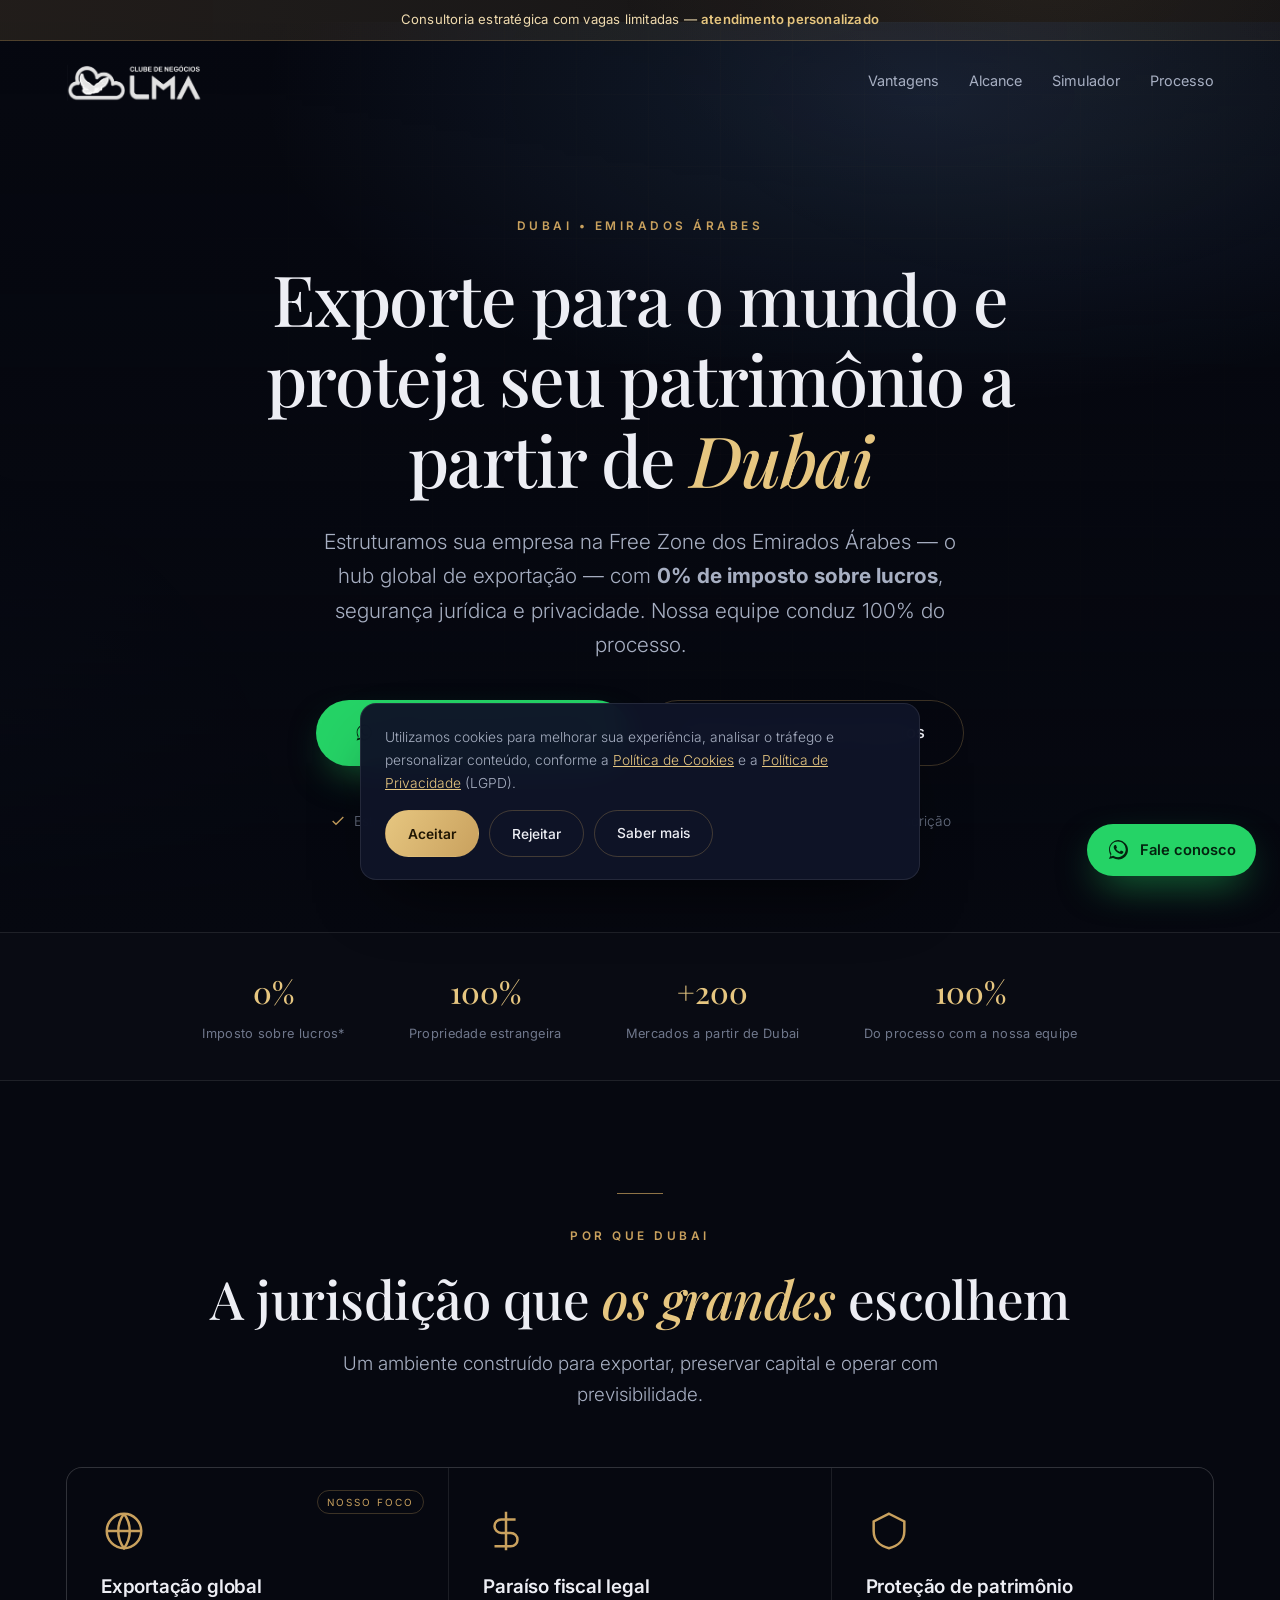
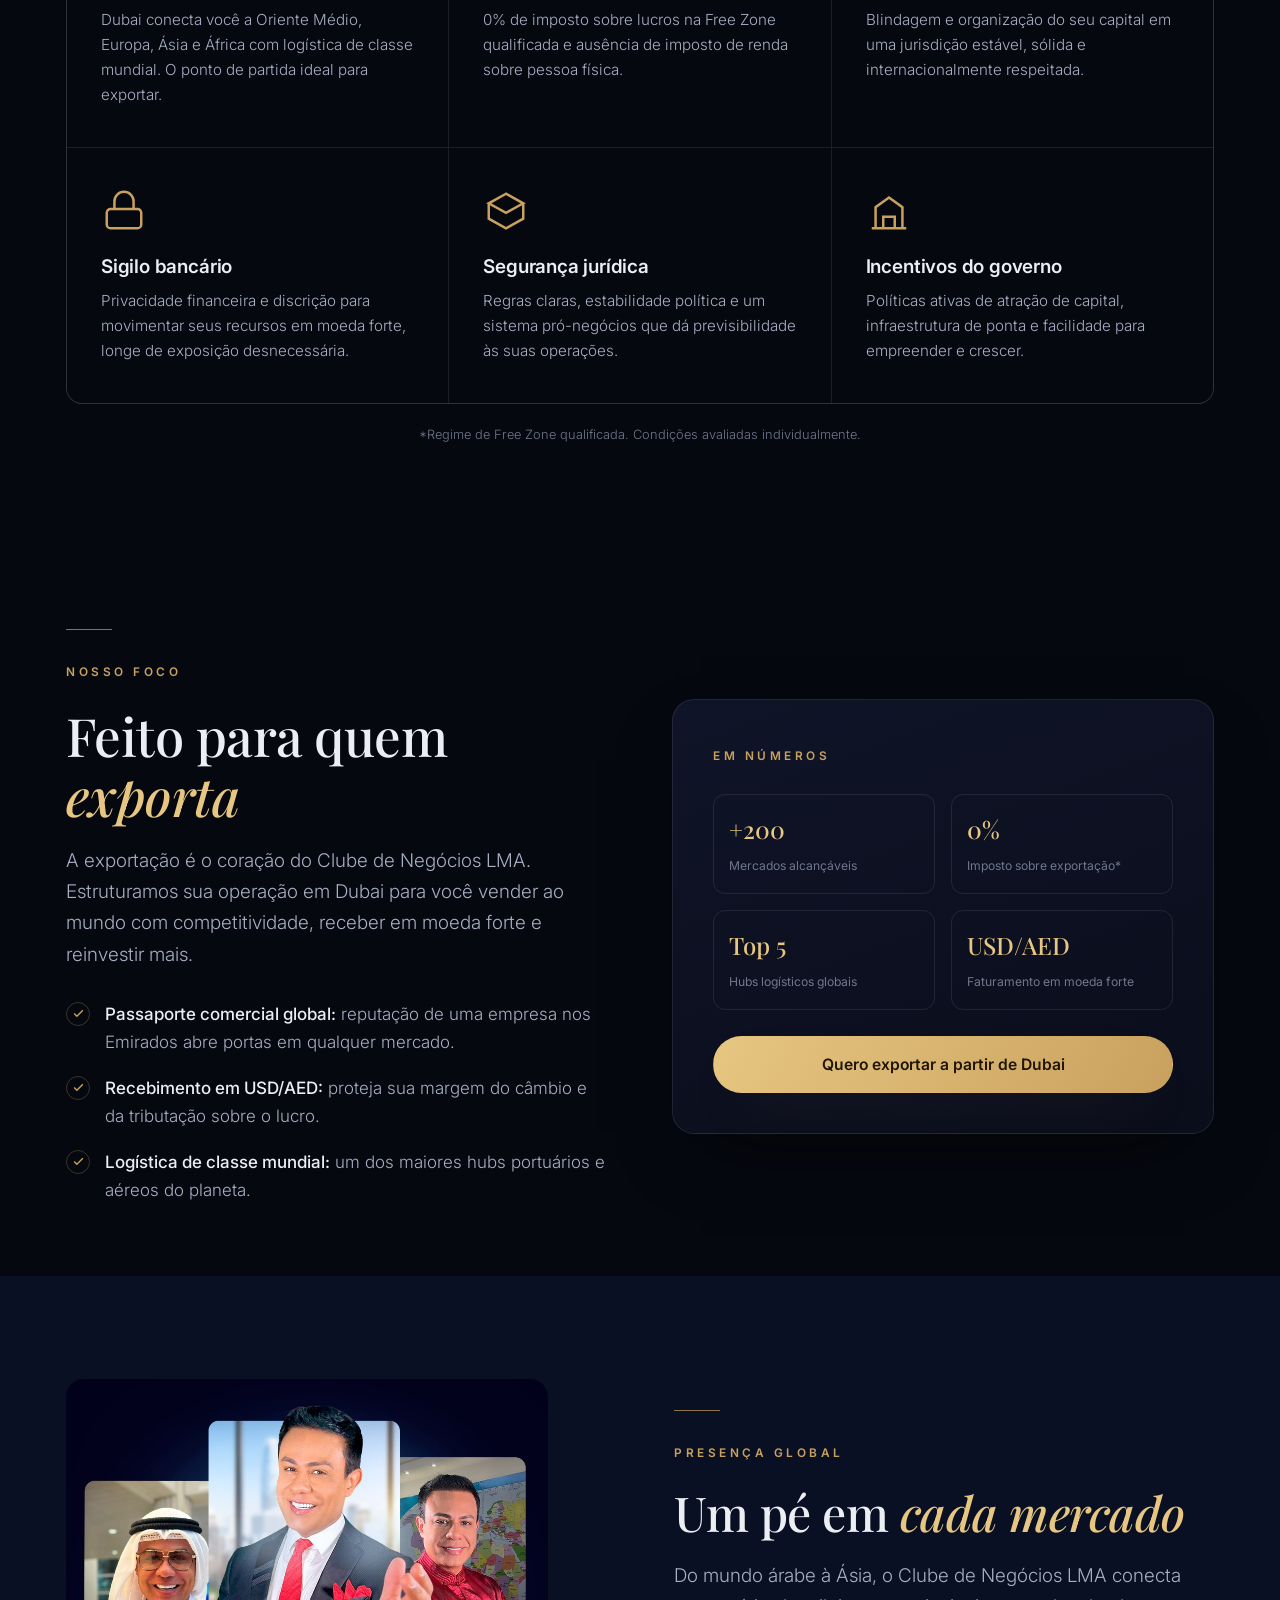
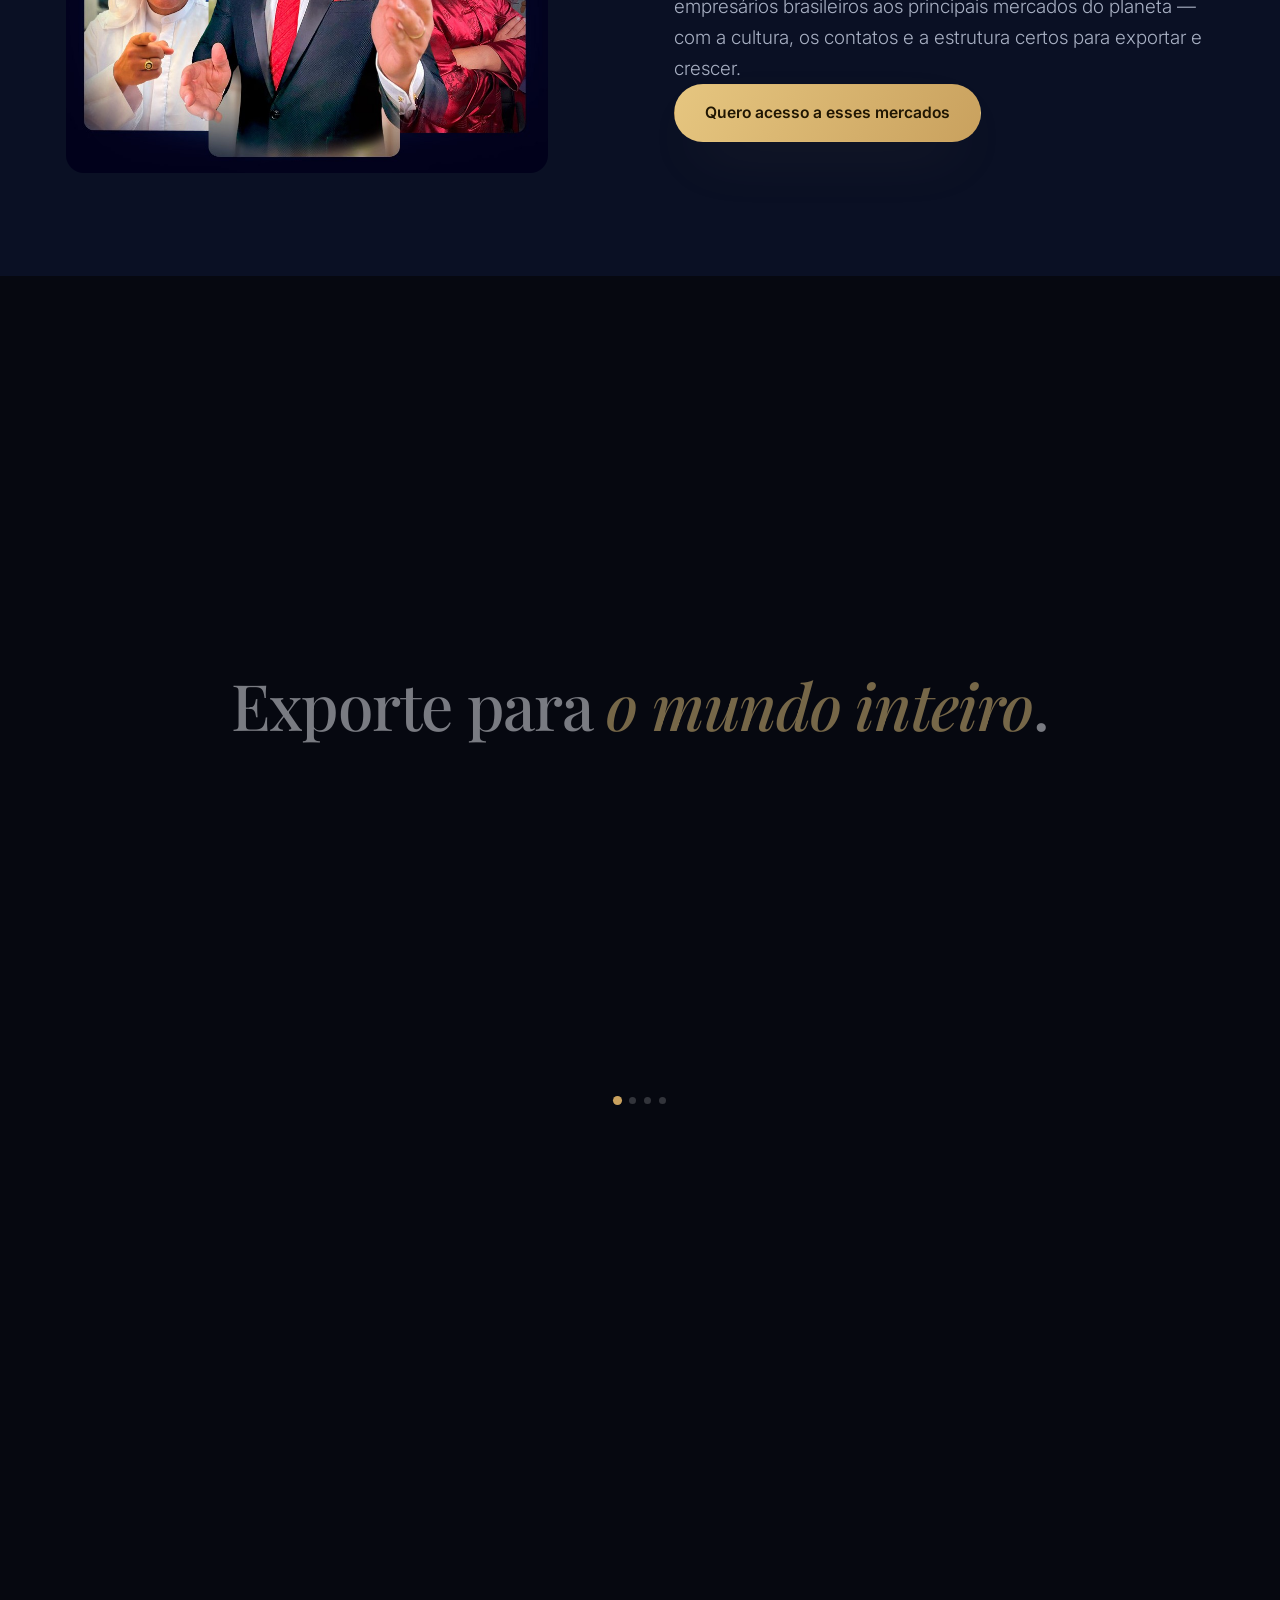
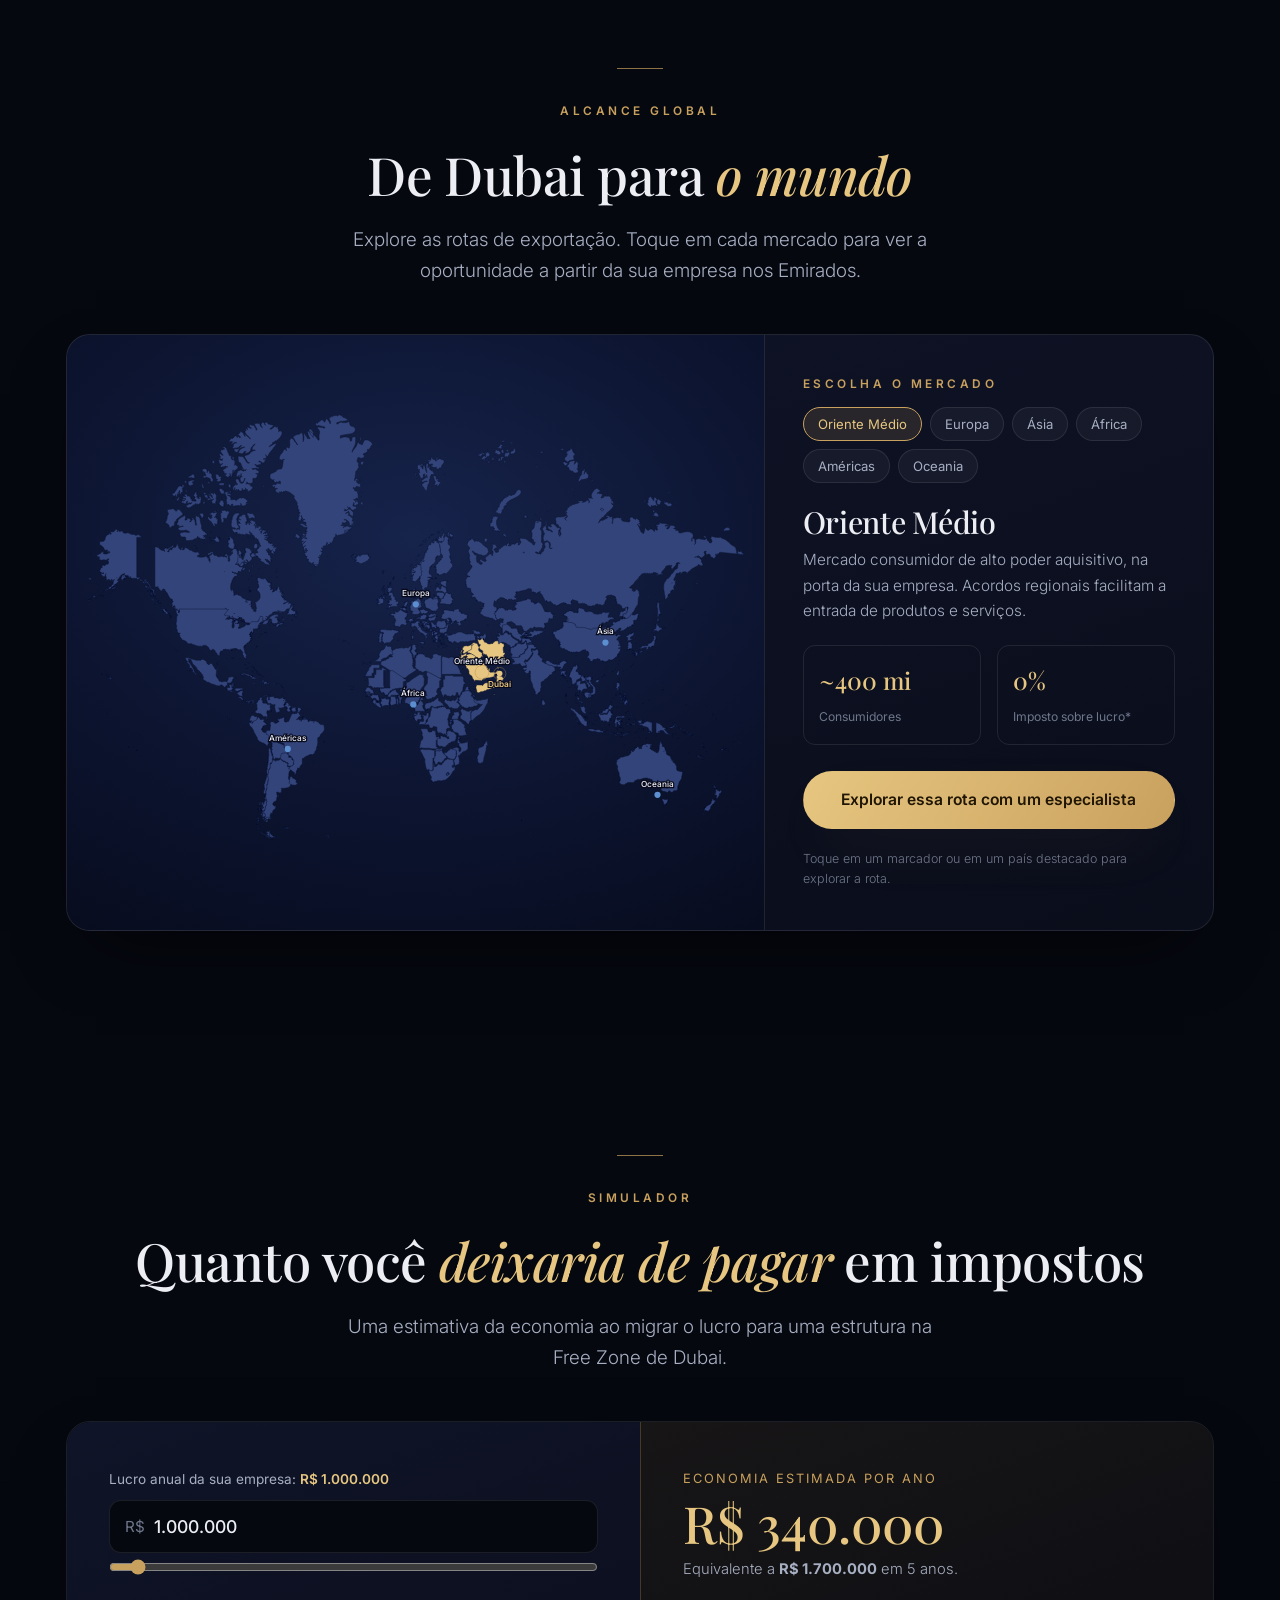
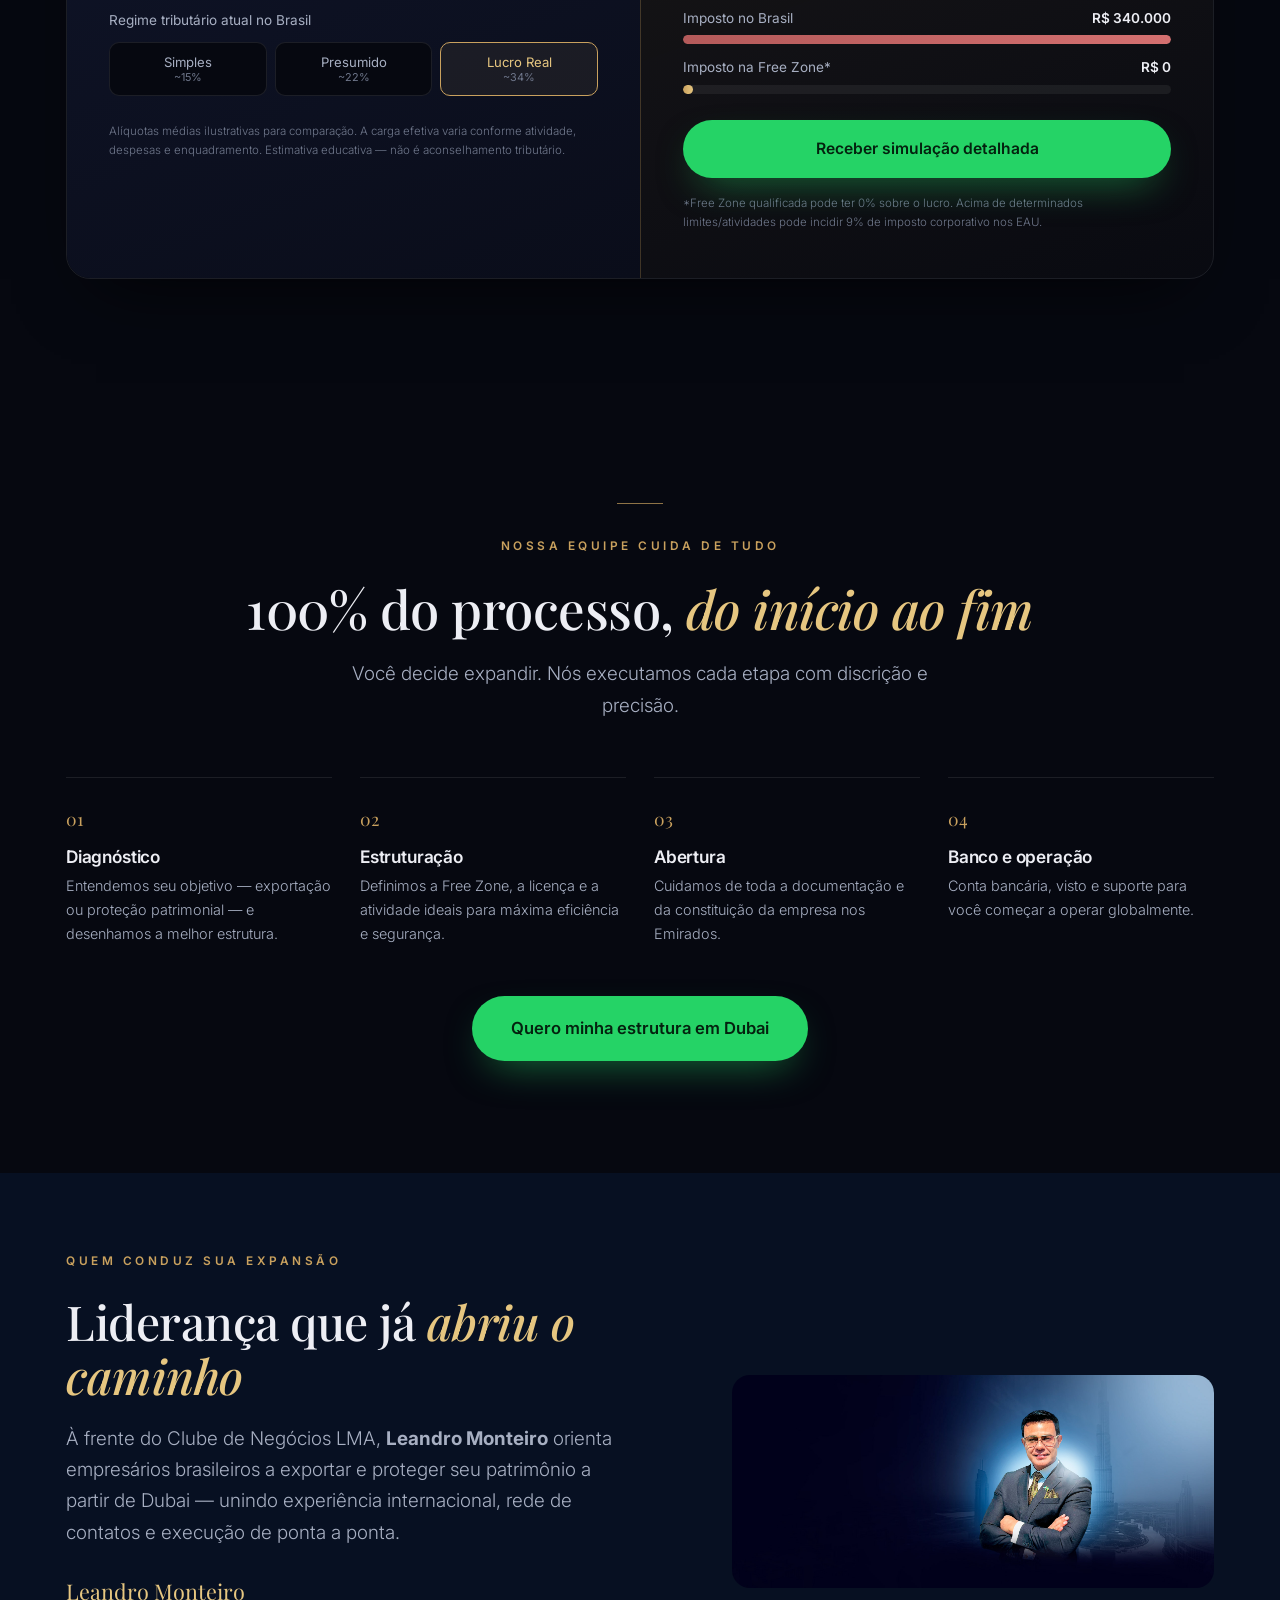
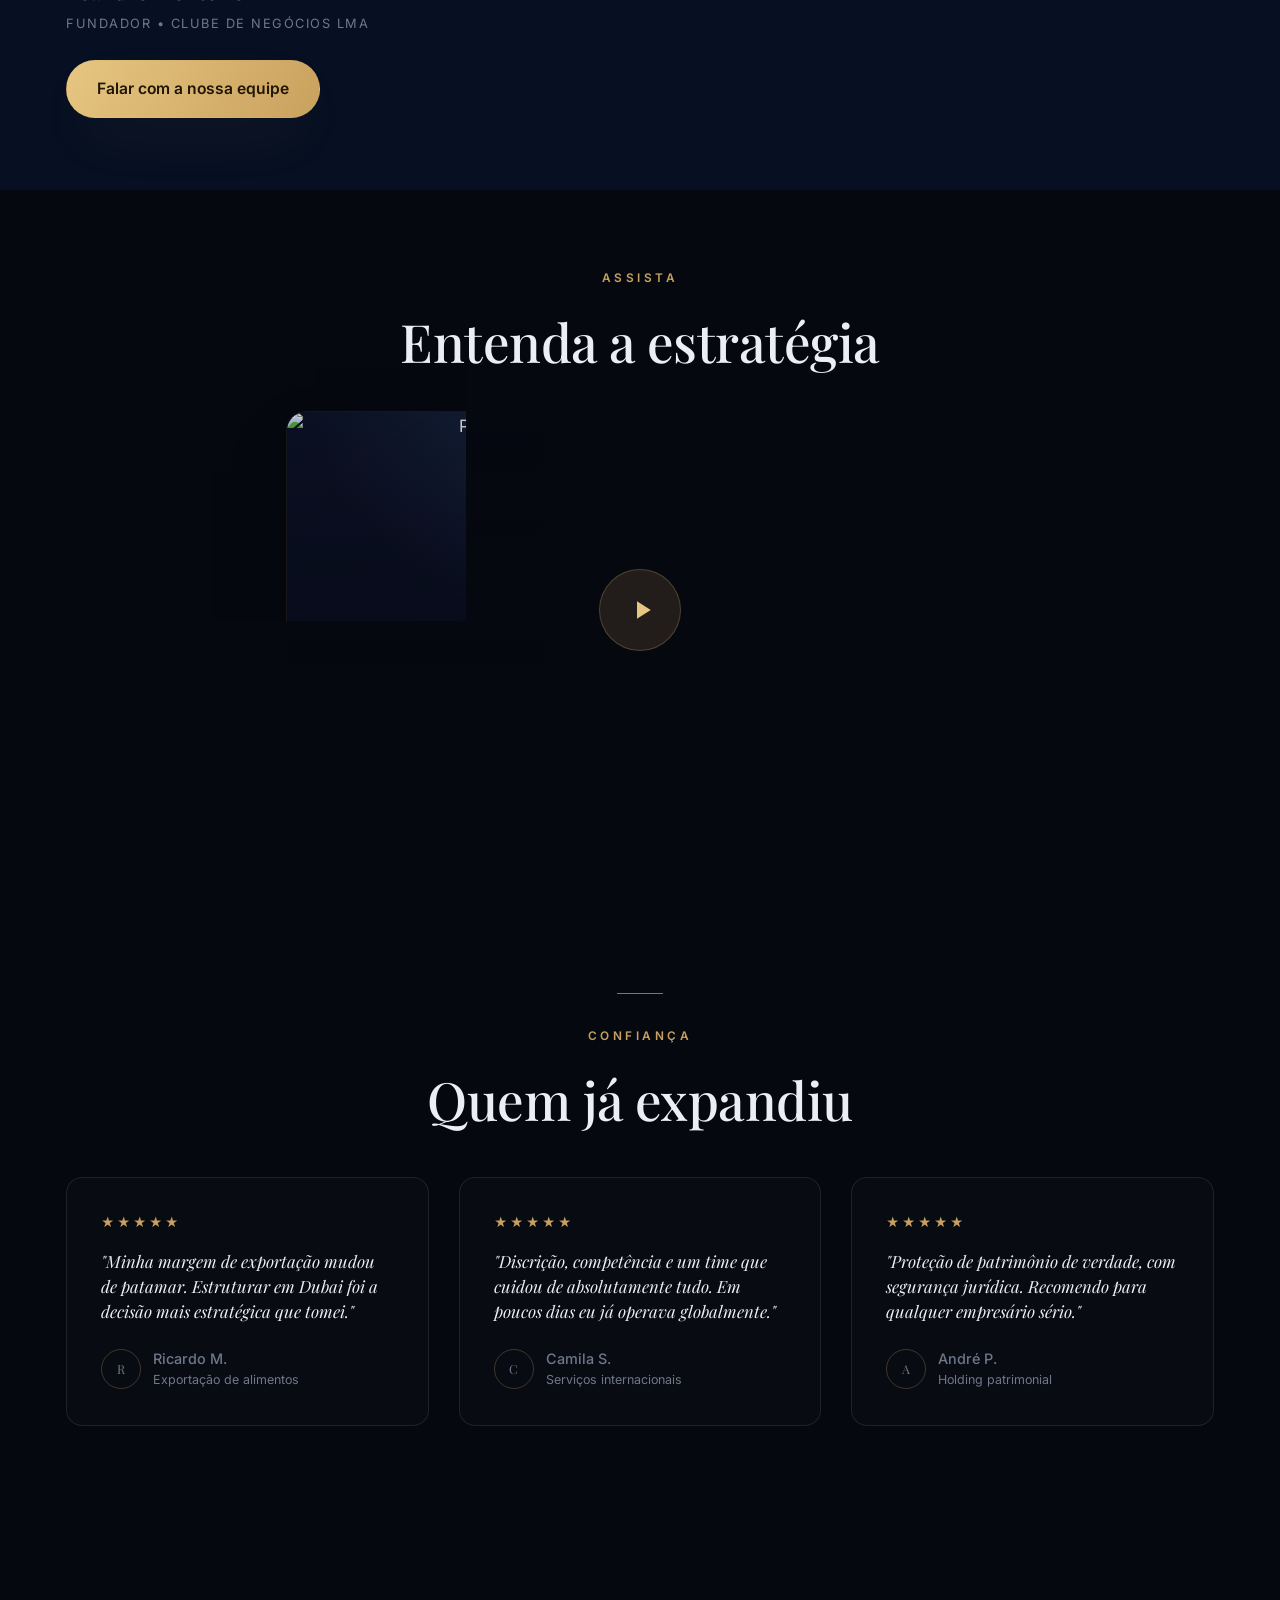
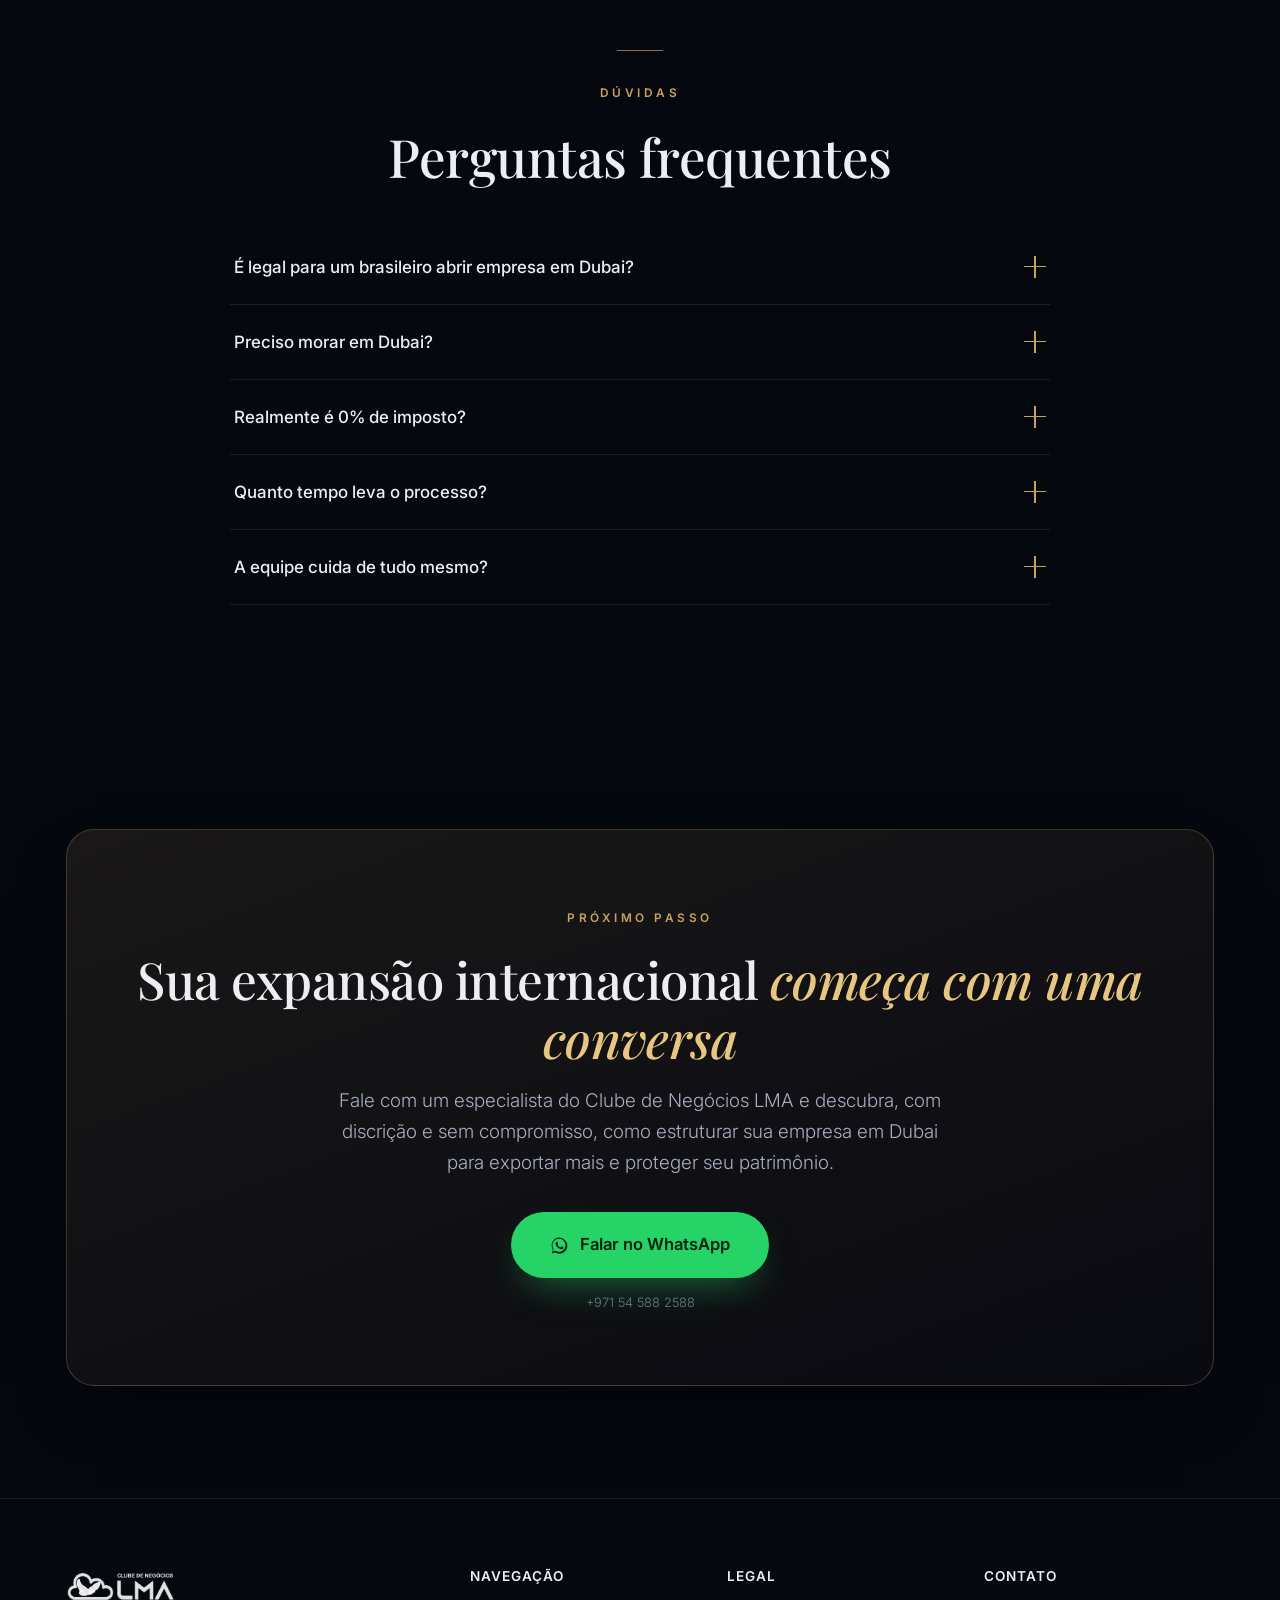
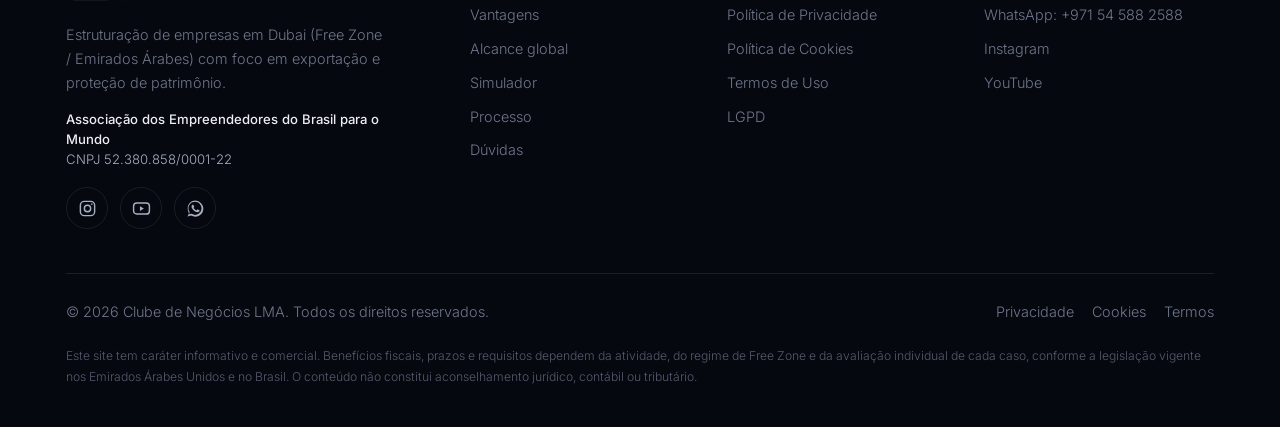
==== commit b150d639: "Troca logomarca em todo o site (header/footer/favicon/JSON-LD) por novo arquivo do usuario; remove '" ====
--- a/index.html
+++ b/index.html
@@ -28,13 +28,13 @@
 <meta name="twitter:description" content="Exportação e proteção de patrimônio a partir dos Emirados Árabes. 0% de imposto sobre lucros.">
 <meta name="twitter:image" content="https://clubelma.com.br/assets/og-image.jpg">
 
-<link rel="icon" href="assets/logo.svg">
-<link rel="apple-touch-icon" href="assets/logo.svg">
+<link rel="icon" href="assets/favicon-logo.svg">
+<link rel="apple-touch-icon" href="assets/favicon-logo.svg">
 
 <link rel="preconnect" href="https://fonts.googleapis.com">
 <link rel="preconnect" href="https://fonts.gstatic.com" crossorigin>
 <link href="https://fonts.googleapis.com/css2?family=Inter:wght@300;400;500;600&family=Playfair+Display:ital,wght@0,500;0,600;1,400;1,500&display=swap" rel="stylesheet">
-<link rel="stylesheet" href="styles.css?v=9">
+<link rel="stylesheet" href="styles.css?v=10">
 
 <!-- Structured data -->
 <script type="application/ld+json">
@@ -47,7 +47,7 @@
   "description": "Consultoria para abertura de empresa em Dubai (Free Zone) com foco em exportação e proteção de patrimônio.",
   "areaServed": ["BR", "AE"],
   "url": "https://clubelma.com.br/",
-  "logo": "https://clubelma.com.br/assets/logo.svg",
+  "logo": "https://clubelma.com.br/assets/logo-white.png",
   "telephone": "+971545882588",
   "sameAs": [
     "https://www.instagram.com/eusouleandromonteiro/",
@@ -81,7 +81,7 @@
 <header class="header" id="header">
   <div class="container">
     <a class="brand" href="#topo" aria-label="Clube de Negócios LMA — página inicial">
-      <img class="brand-logo" src="assets/logo.svg" alt="Clube de Negócios LMA">
+      <img class="brand-logo" src="assets/logo-white.png" alt="Clube de Negócios LMA">
     </a>
     <nav class="nav" aria-label="Navegação principal">
       <a class="navlink" href="#vantagens">Vantagens</a>
@@ -439,7 +439,7 @@
   <div class="container">
     <div class="footer-top">
       <div>
-        <a class="brand" href="#topo"><img src="assets/logo.svg" alt="Clube de Negócios LMA"></a>
+        <a class="brand" href="#topo"><img class="footer-logo" src="assets/logo-white.png" alt="Clube de Negócios LMA"></a>
         <p>Estruturação de empresas em Dubai (Free Zone / Emirados Árabes) com foco em exportação e proteção de patrimônio.</p>
         <p class="footer-cnpj"><strong>Associação dos Empreendedores do Brasil para o Mundo</strong><br>CNPJ 52.380.858/0001-22</p>
         <div class="socials">
@@ -480,7 +480,6 @@
           <li><a href="https://www.instagram.com/eusouleandromonteiro/" target="_blank" rel="noopener">Instagram</a></li>
           <li><a href="https://www.youtube.com/@eusouleandromonteiro" target="_blank" rel="noopener">YouTube</a></li>
         </ul>
-        <p class="footer-note-sm">Brasil &amp; Emirados Árabes</p>
       </div>
     </div>
     <div class="footer-bottom">
@@ -491,7 +490,7 @@
         <a href="termos.html">Termos</a>
       </div>
     </div>
-    <p class="footer-disclaimer">Este site tem caráter informativo e comercial. Benefícios fiscais, prazos e requisitos dependem da atividade, do regime de Free Zone e da avaliação individual de cada caso, à luz da legislação dos Emirados Árabes Unidos e do Brasil. O conteúdo não constitui aconselhamento jurídico, contábil ou tributário.</p>
+    <p class="footer-disclaimer">Este site tem caráter informativo e comercial. Benefícios fiscais, prazos e requisitos dependem da atividade, do regime de Free Zone e da avaliação individual de cada caso, conforme a legislação vigente nos Emirados Árabes Unidos e no Brasil. O conteúdo não constitui aconselhamento jurídico, contábil ou tributário.</p>
   </div>
 </footer>
 
--- a/styles.css
+++ b/styles.css
@@ -119,7 +119,7 @@
 .header.scrolled { background: rgba(6,8,16,0.5); backdrop-filter: blur(18px); border-bottom-color: var(--line); }
 .header .container { display: flex; align-items: center; justify-content: space-between; padding-block: 15px; }
 .brand { display: flex; align-items: center; gap: 13px; }
-.brand-logo { height: 70px; width: auto; }
+.brand-logo { height: 50px; width: auto; }
 .brand b { font-size: 0.98rem; font-weight: 600; letter-spacing: 1.5px; }
 .brand span { display: block; font-size: 0.6rem; letter-spacing: 3px; color: var(--muted); text-transform: uppercase; }
 .nav { display: flex; align-items: center; gap: 30px; }
@@ -341,7 +341,7 @@
 .footer-cnpj { font-size: 0.82rem; color: var(--soft); margin-top: 16px; max-width: 340px; line-height: 1.5; }
 .footer-cnpj strong { color: var(--text); font-weight: 500; }
 .footer-note-sm { font-size: 0.78rem; color: var(--muted); margin-top: 16px; font-weight: 300; }
-.footer .brand img { height: 52px; margin-bottom: 18px; }
+.footer .brand img { height: 40px; margin-bottom: 18px; }
 .footer p { max-width: 320px; }
 .footer h5 { color: var(--text); font-size: 0.85rem; font-weight: 600; letter-spacing: 1px; text-transform: uppercase; margin-bottom: 16px; }
 .footer ul { list-style: none; display: grid; gap: 10px; }
@@ -461,7 +461,7 @@
   .map-info { border-top: none; }
   .map-chips { display: grid; grid-template-columns: 1fr 1fr; gap: 10px; margin-bottom: 24px; }
   .map-chips button { padding: 14px 10px; text-align: center; font-size: 0.9rem; }
-  .brand-logo { height: 54px; }
+  .brand-logo { height: 36px; }
   .statement { padding: 84px 0; }
   .map-foot { flex-direction: column; align-items: flex-start; }
   .final-card { padding: 48px 24px; }
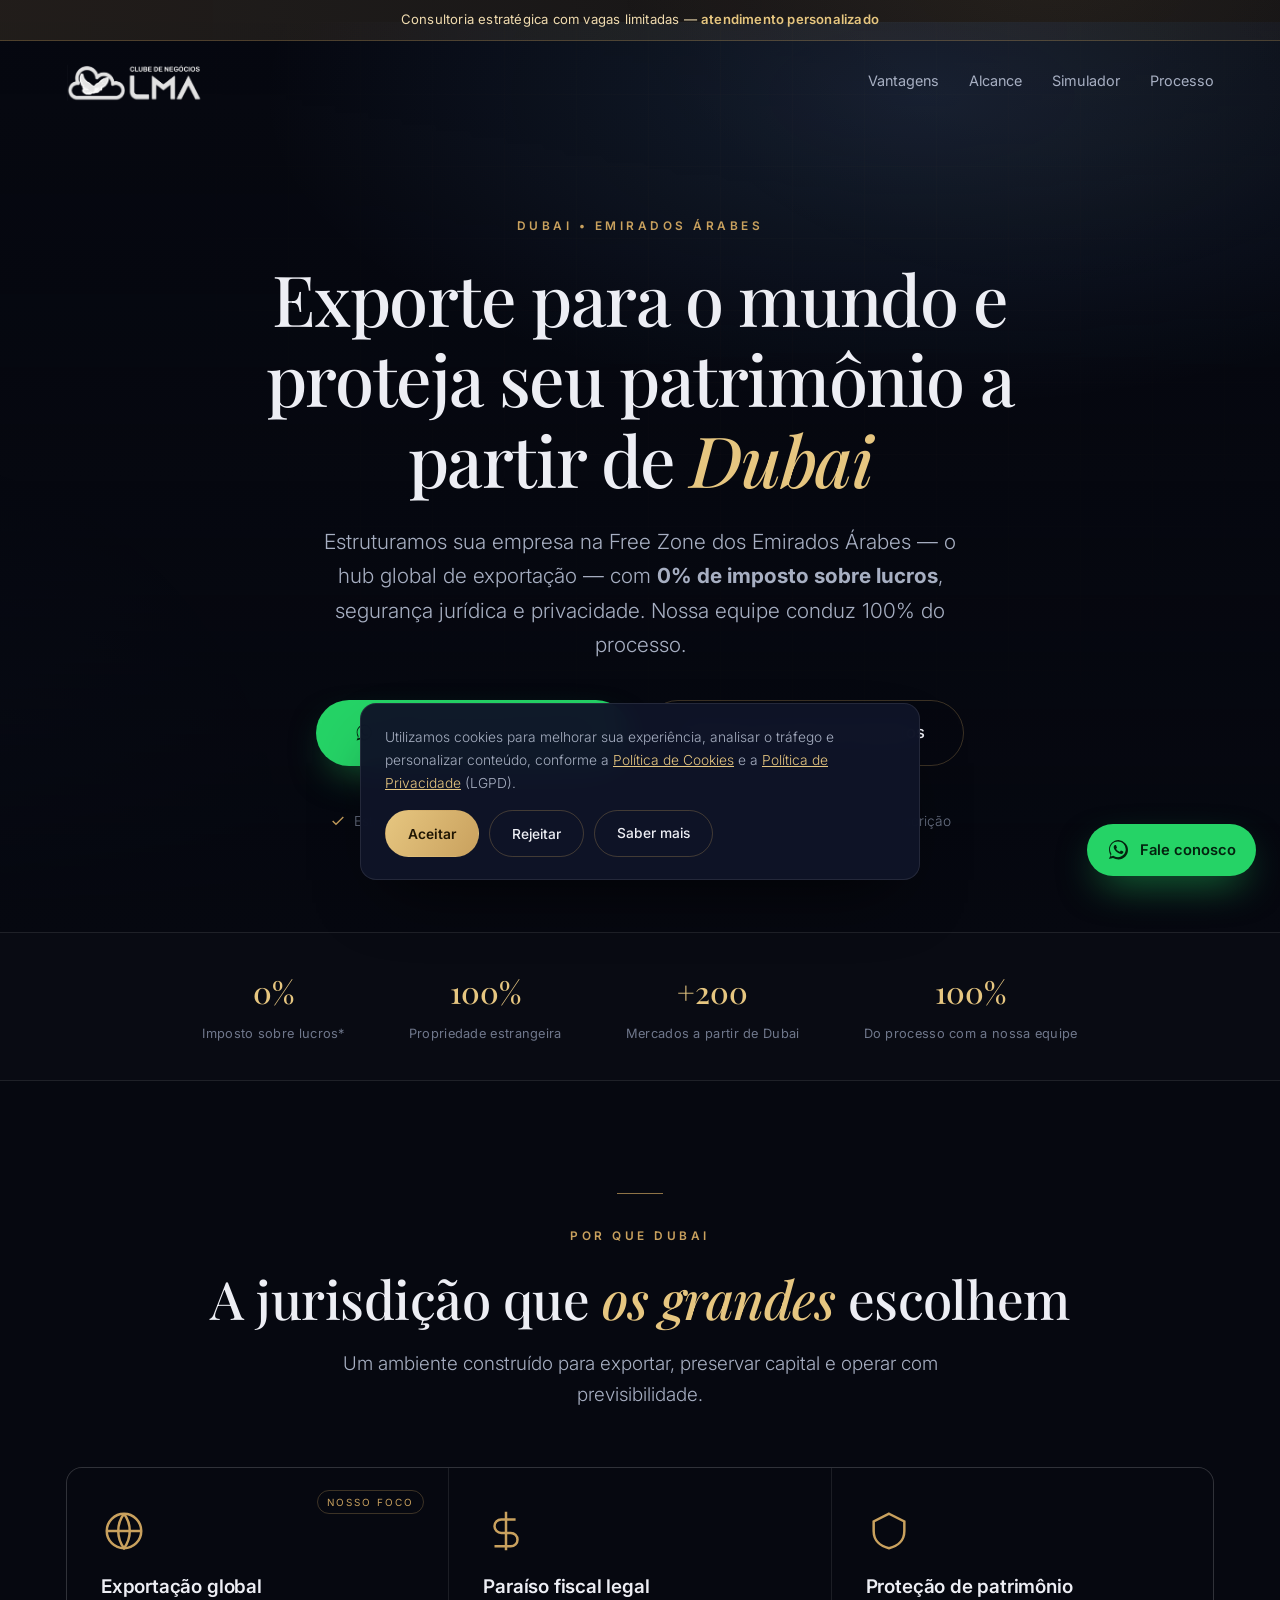
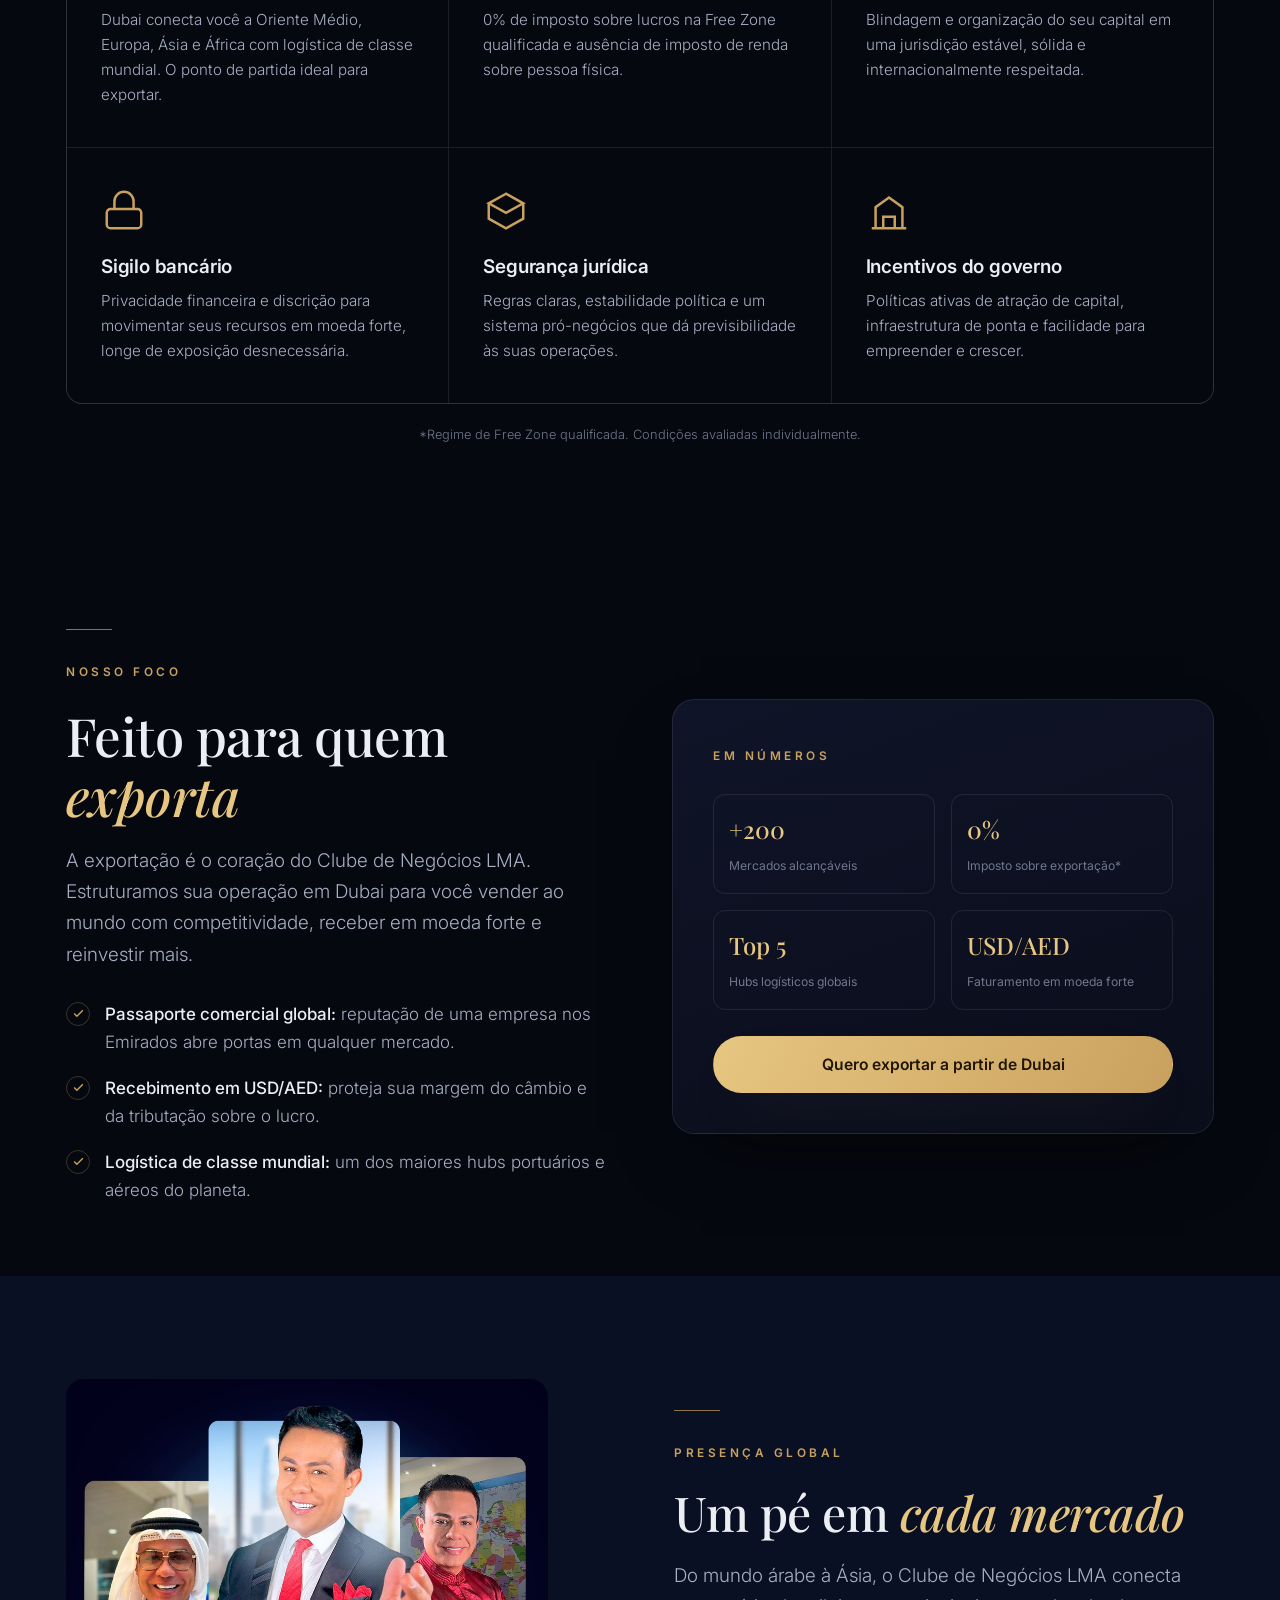
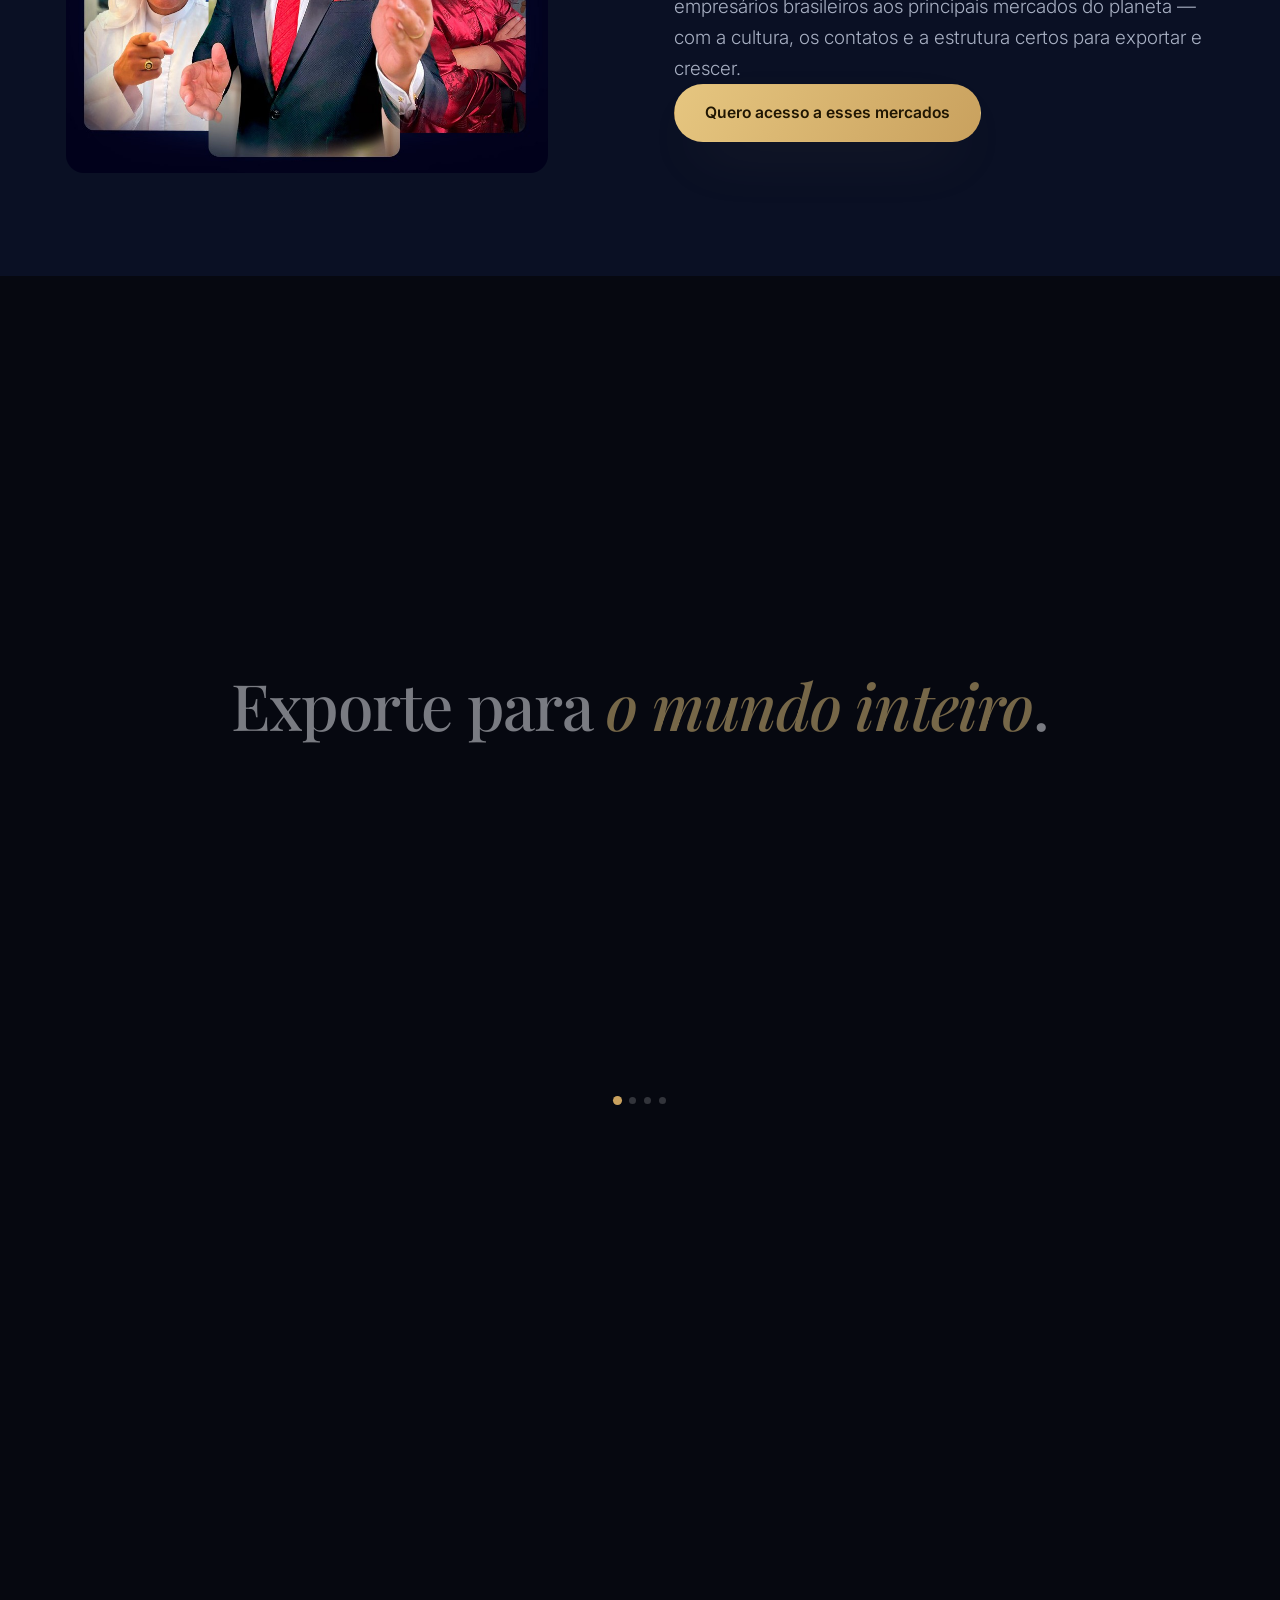
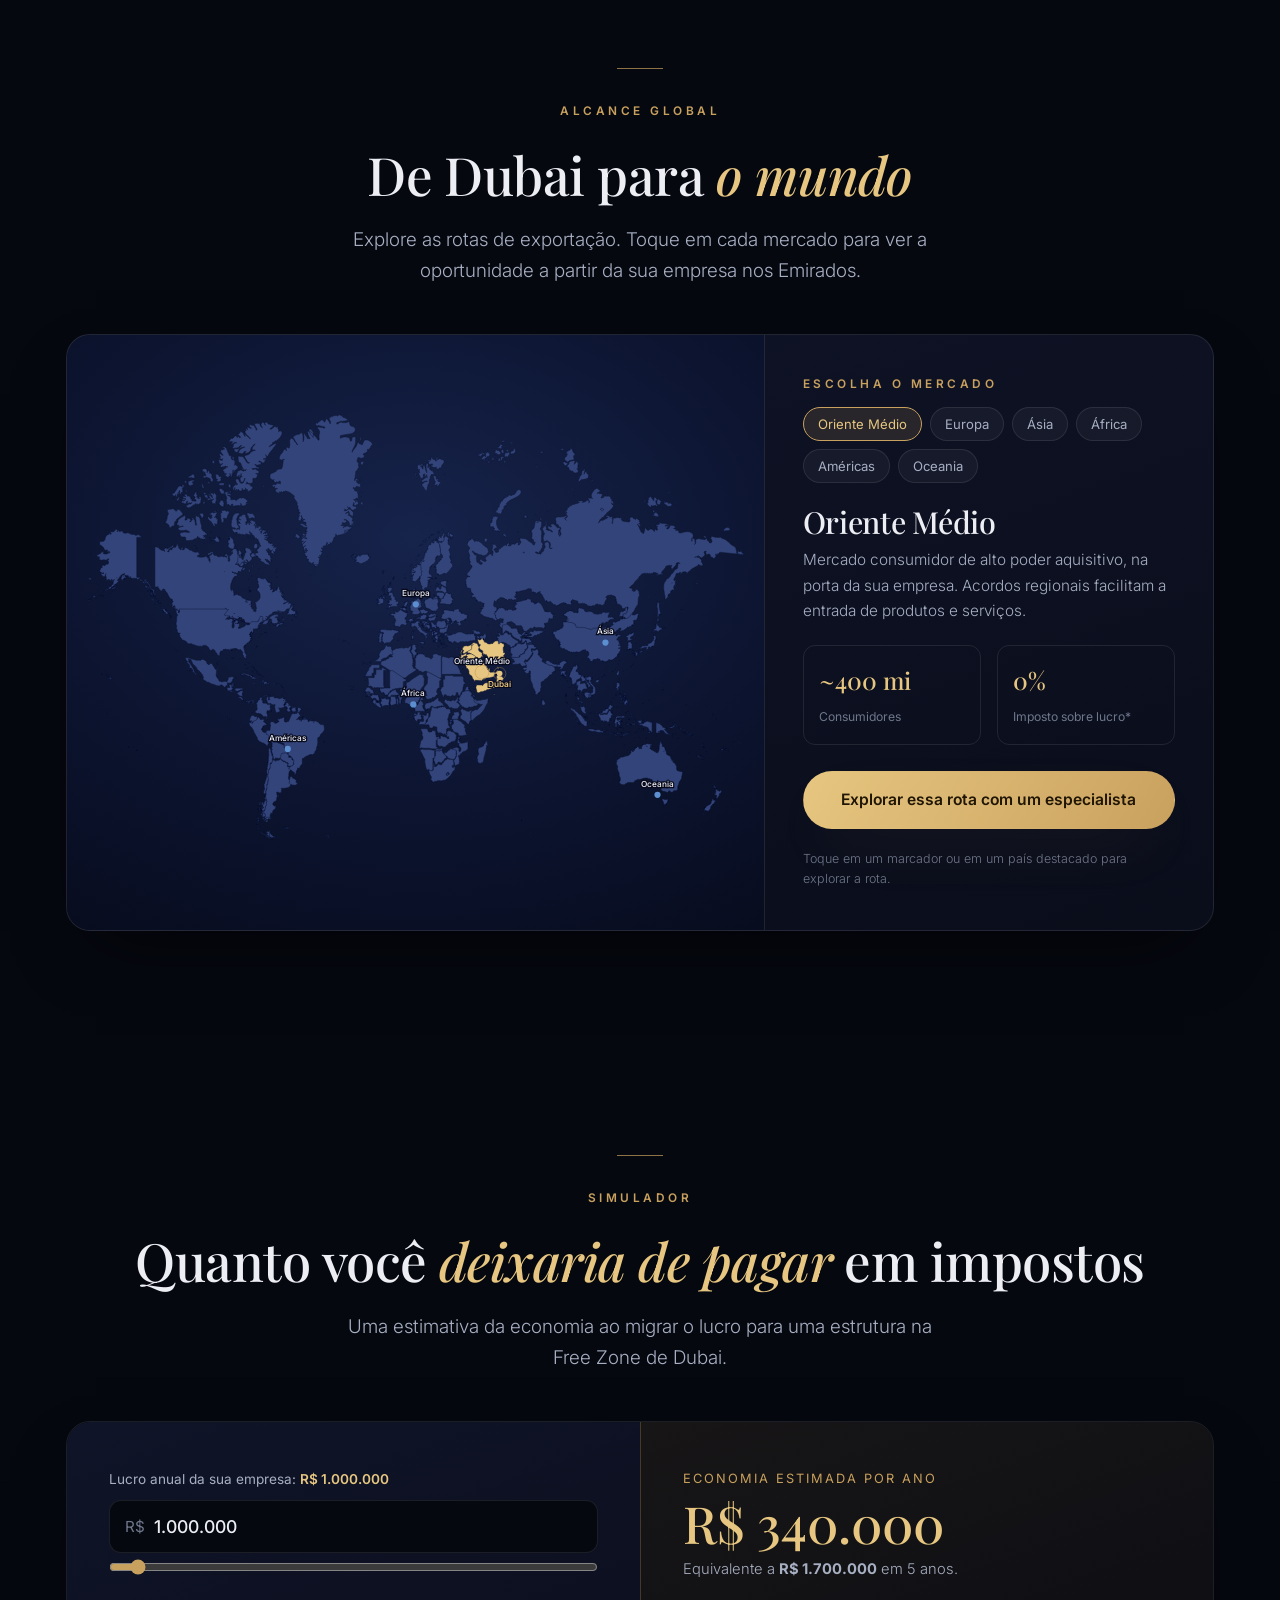
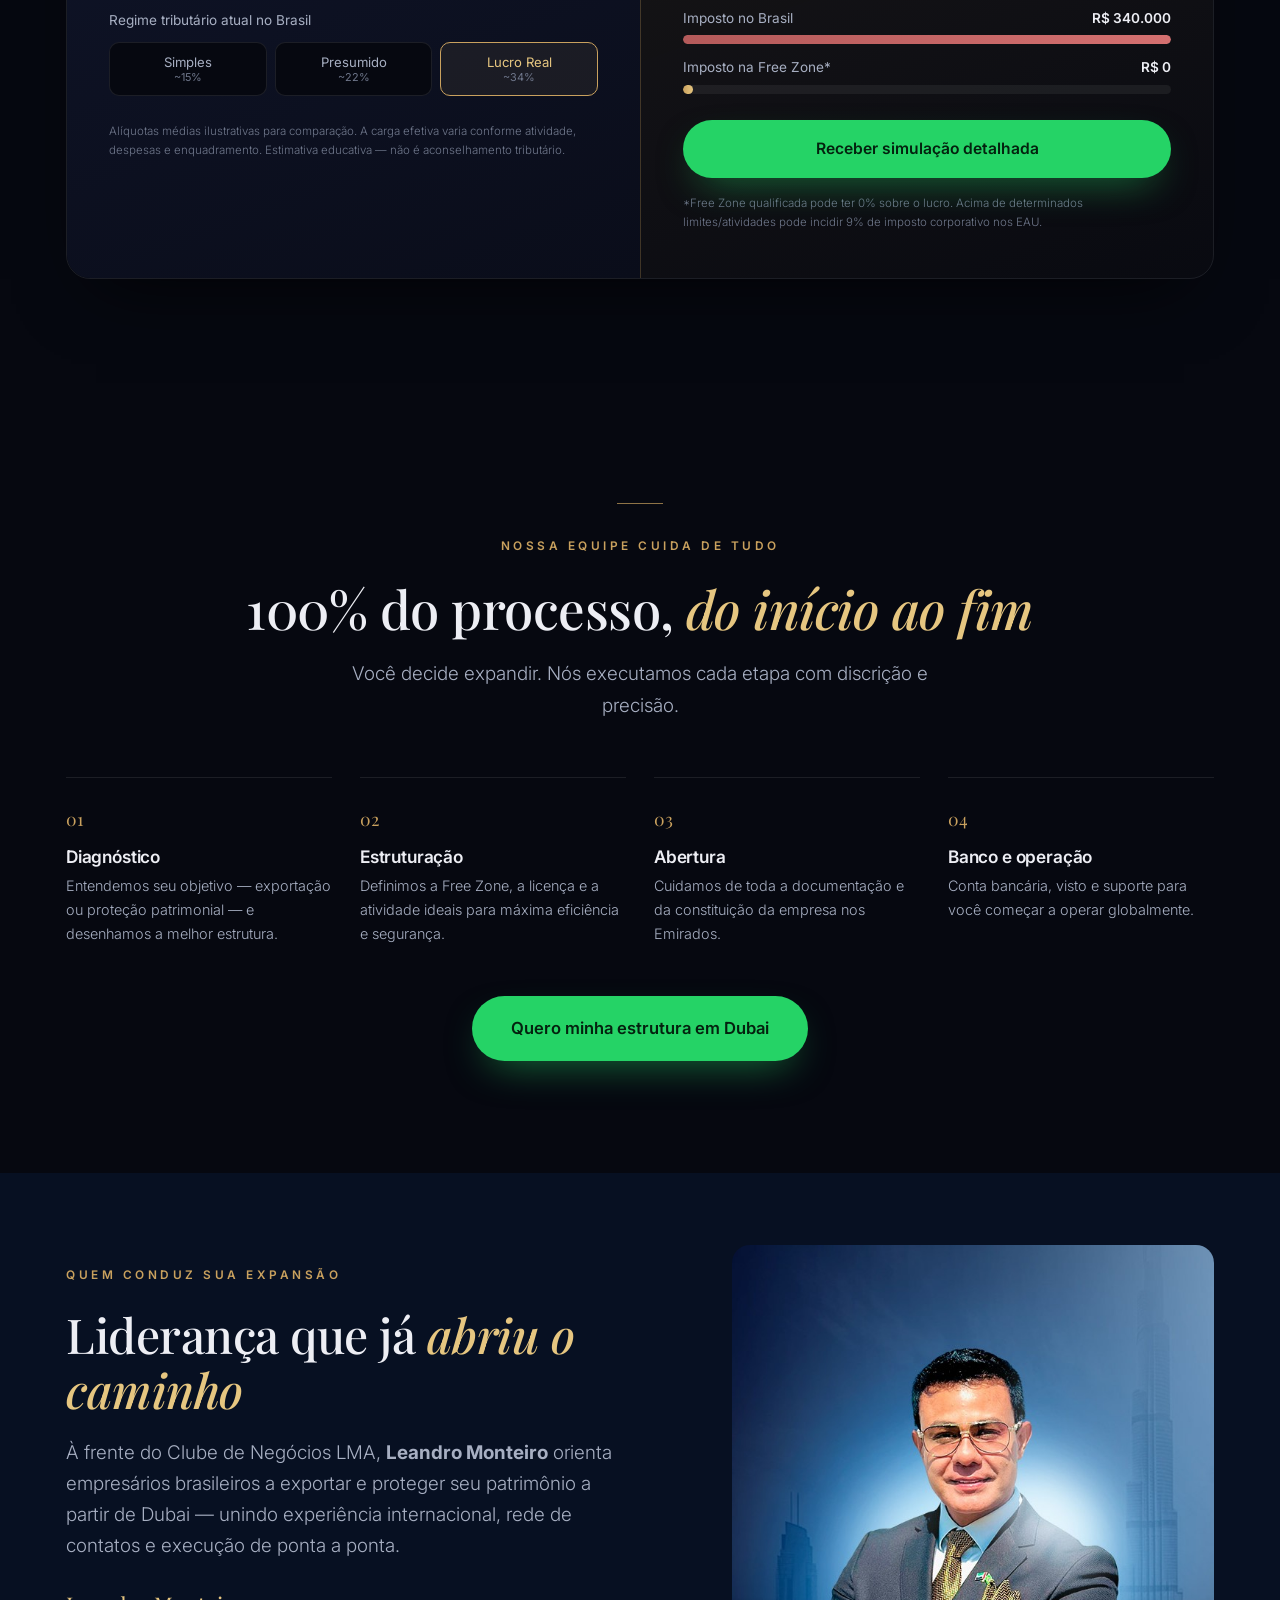
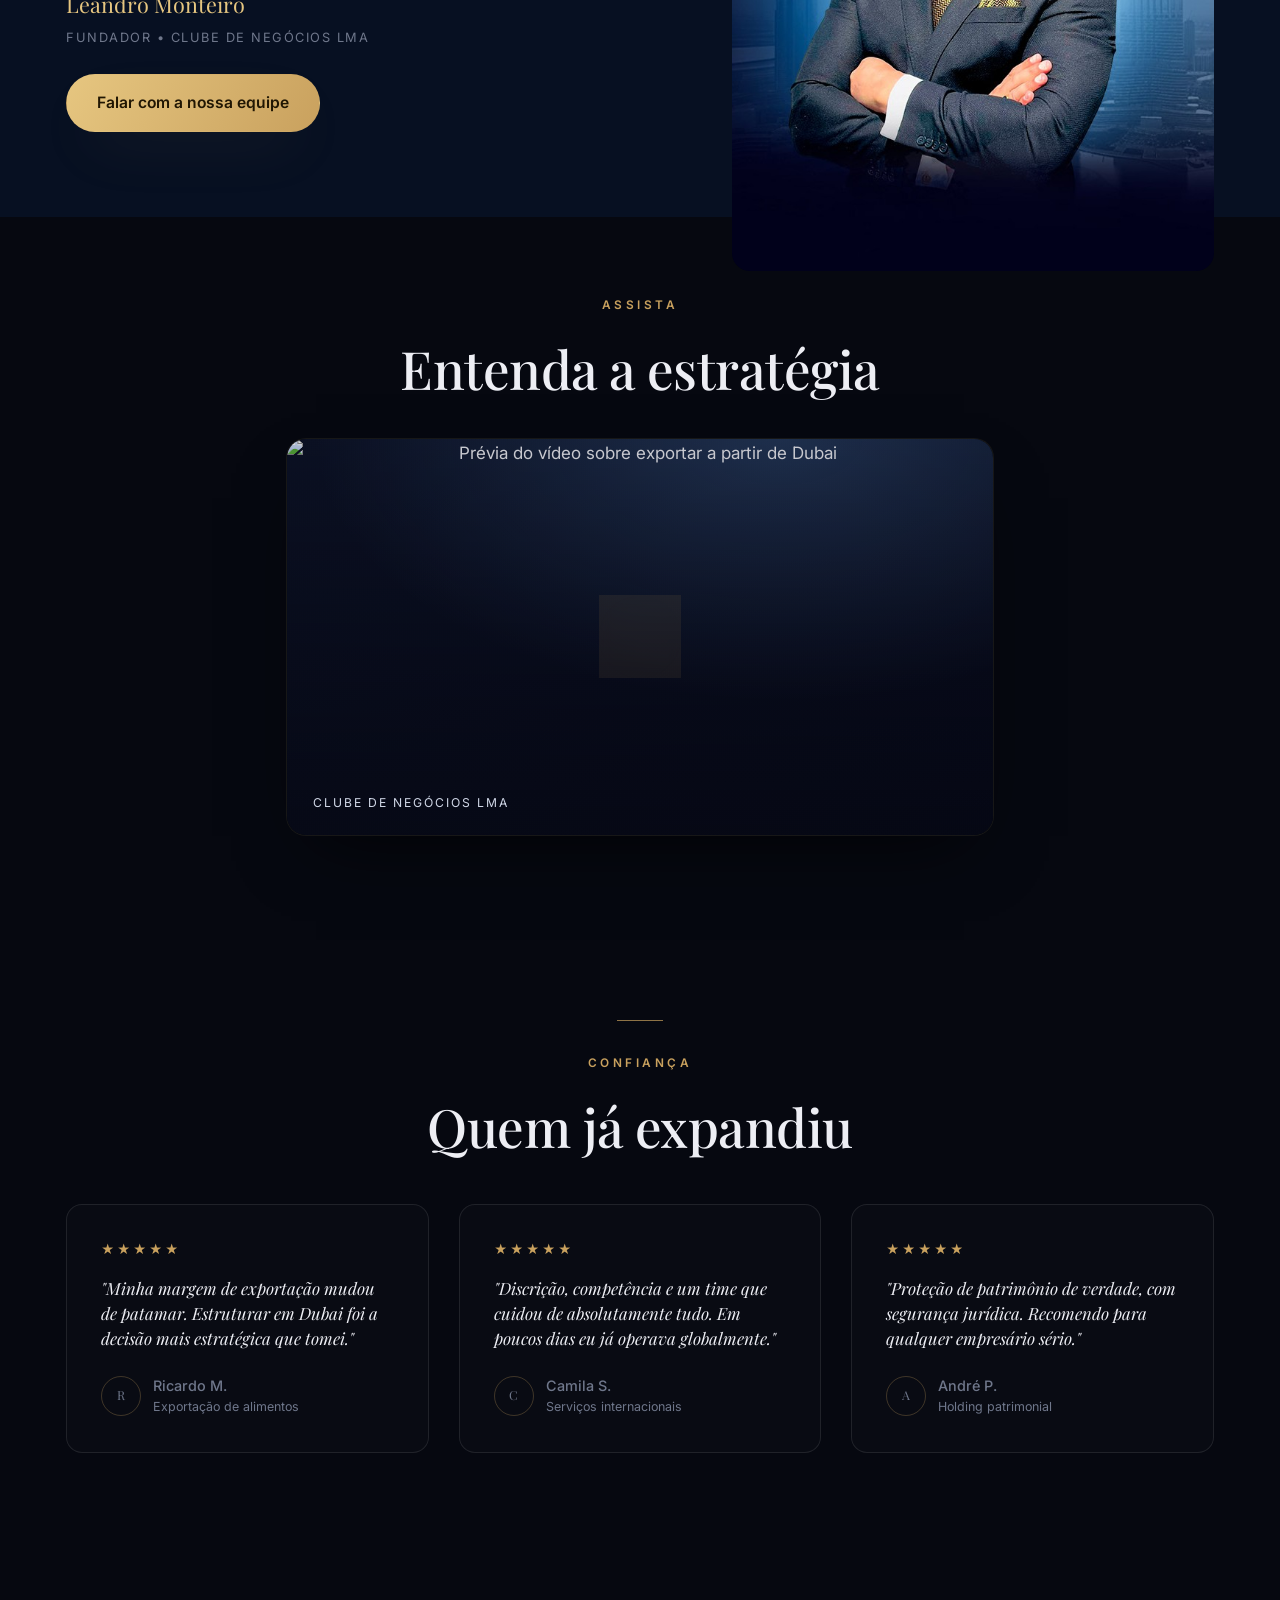
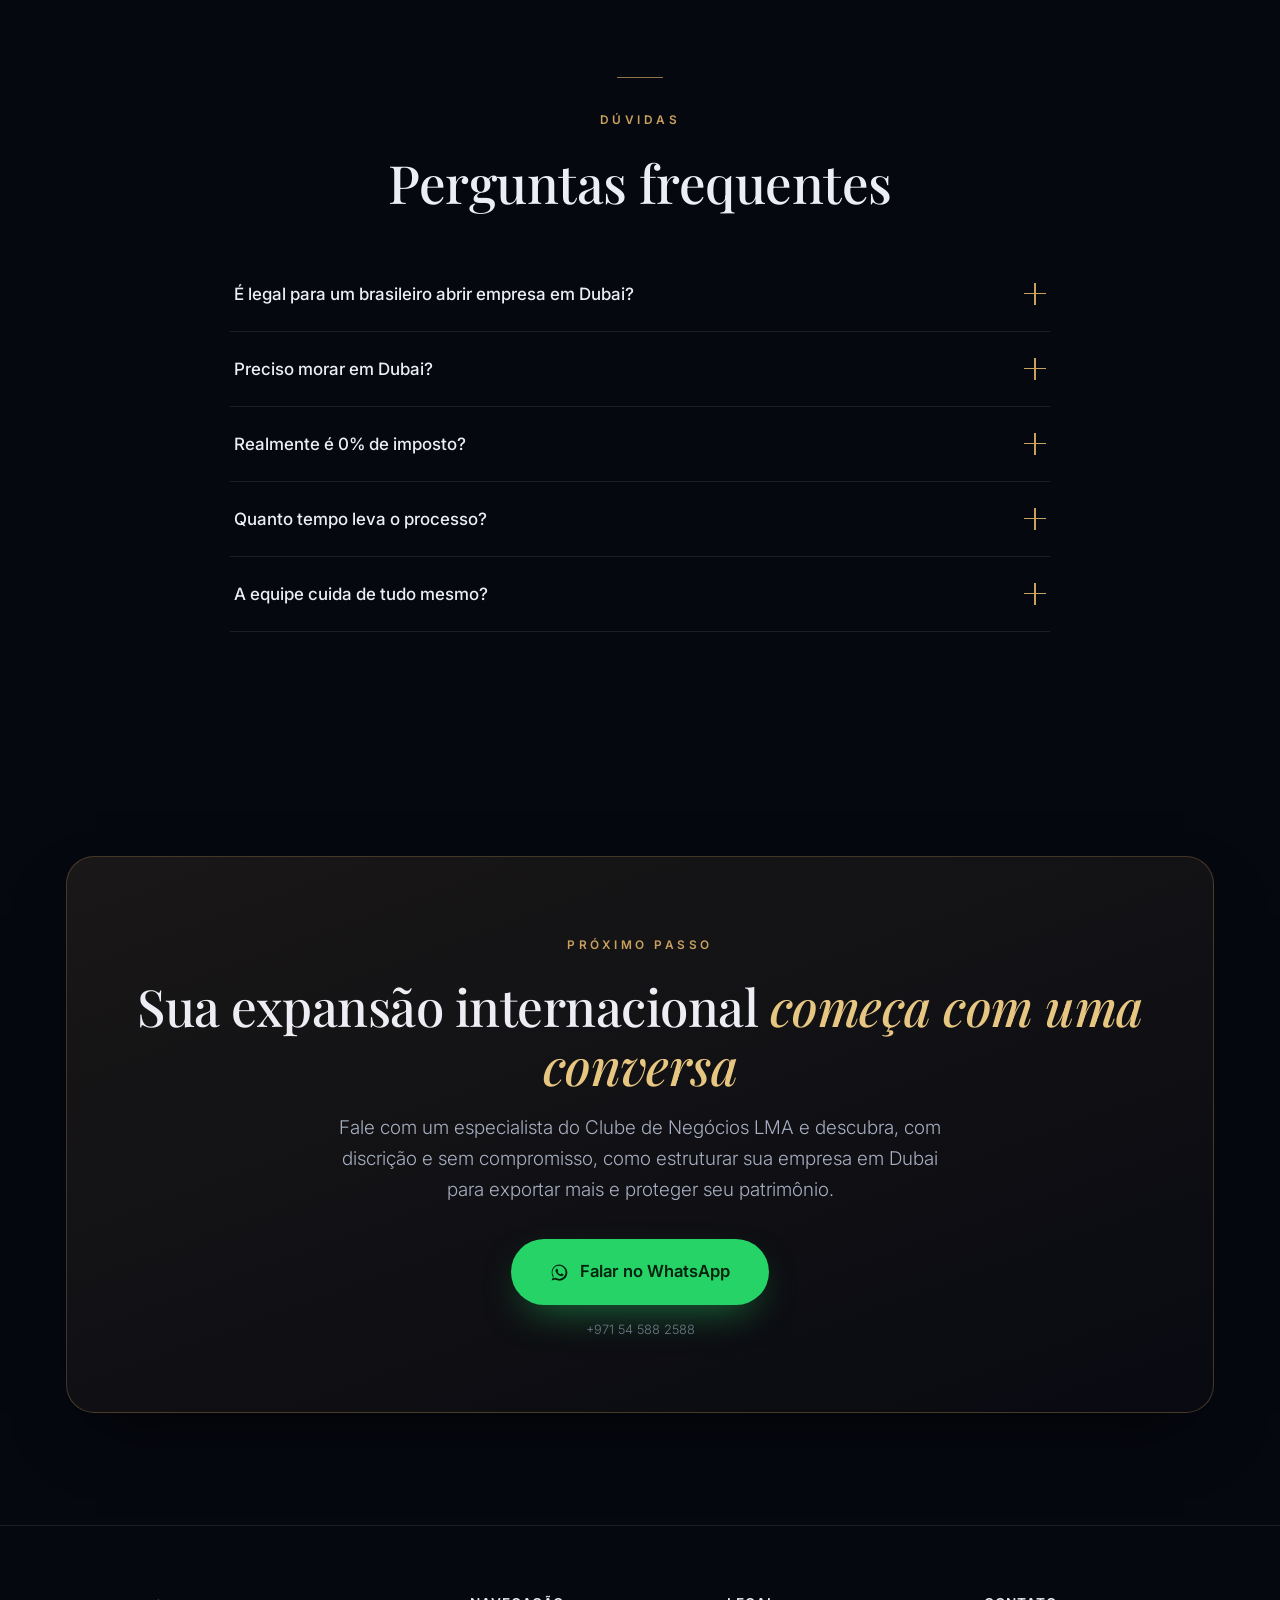
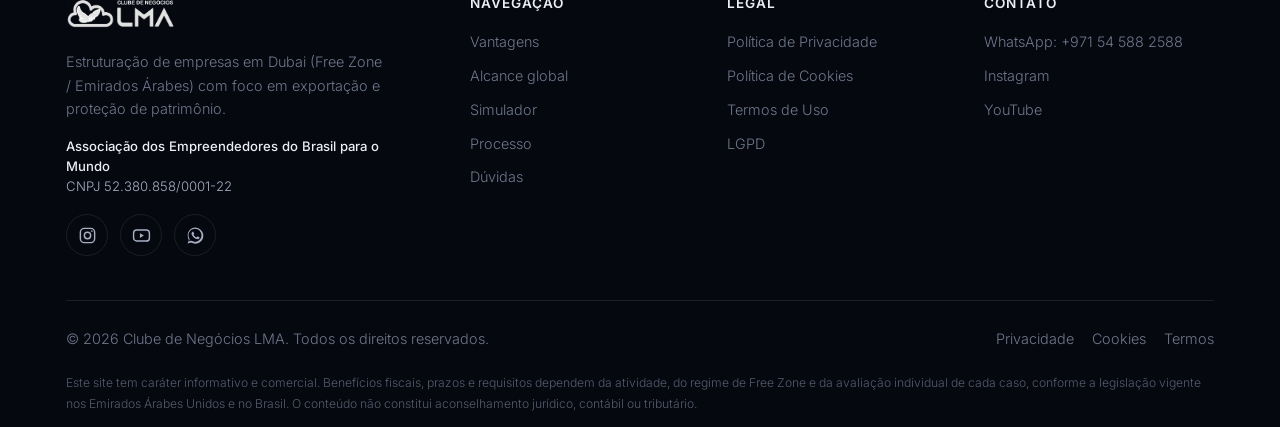
==== commit 5f5e06a9: "Aumenta logo no mobile (36px -> 46px) + CSS v11" ====
--- a/index.html
+++ b/index.html
@@ -34,7 +34,7 @@
 <link rel="preconnect" href="https://fonts.googleapis.com">
 <link rel="preconnect" href="https://fonts.gstatic.com" crossorigin>
 <link href="https://fonts.googleapis.com/css2?family=Inter:wght@300;400;500;600&family=Playfair+Display:ital,wght@0,500;0,600;1,400;1,500&display=swap" rel="stylesheet">
-<link rel="stylesheet" href="styles.css?v=10">
+<link rel="stylesheet" href="styles.css?v=11">
 
 <!-- Structured data -->
 <script type="application/ld+json">
--- a/styles.css
+++ b/styles.css
@@ -461,7 +461,7 @@
   .map-info { border-top: none; }
   .map-chips { display: grid; grid-template-columns: 1fr 1fr; gap: 10px; margin-bottom: 24px; }
   .map-chips button { padding: 14px 10px; text-align: center; font-size: 0.9rem; }
-  .brand-logo { height: 36px; }
+  .brand-logo { height: 46px; }
   .statement { padding: 84px 0; }
   .map-foot { flex-direction: column; align-items: flex-start; }
   .final-card { padding: 48px 24px; }
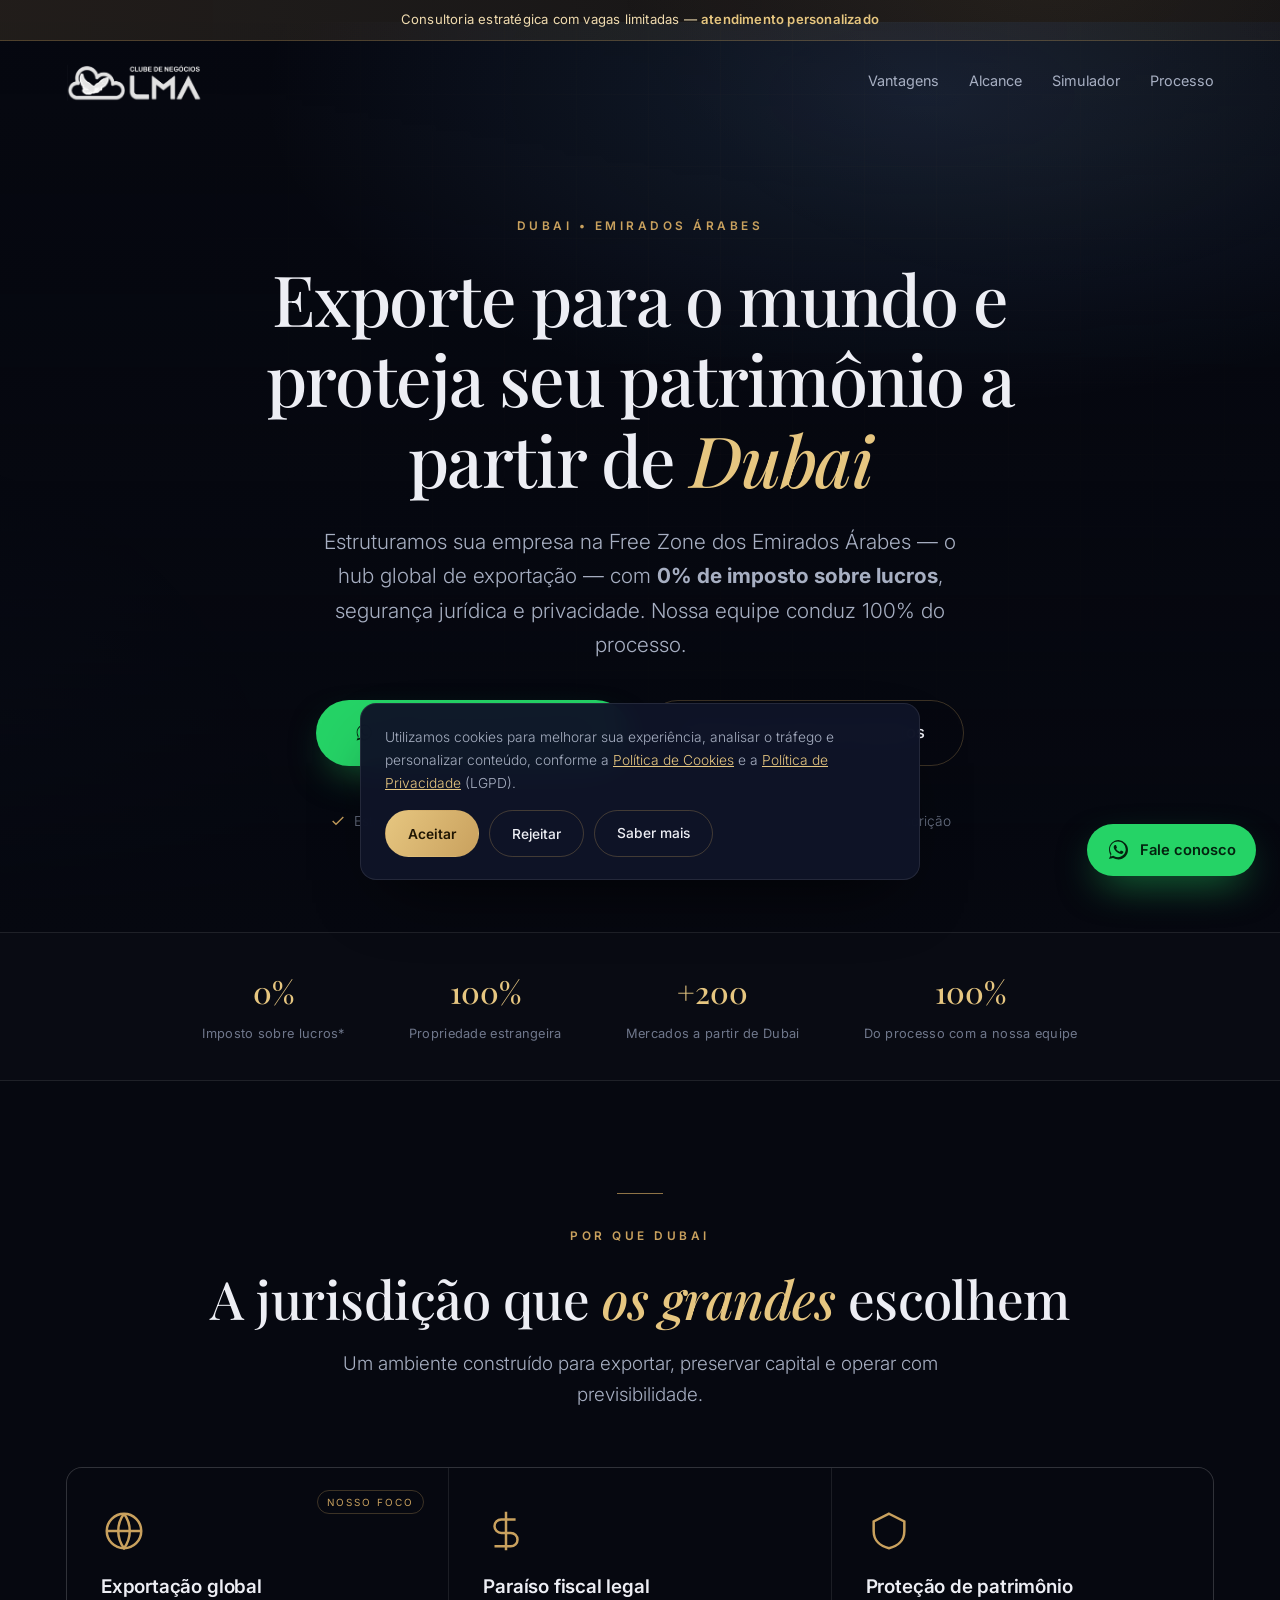
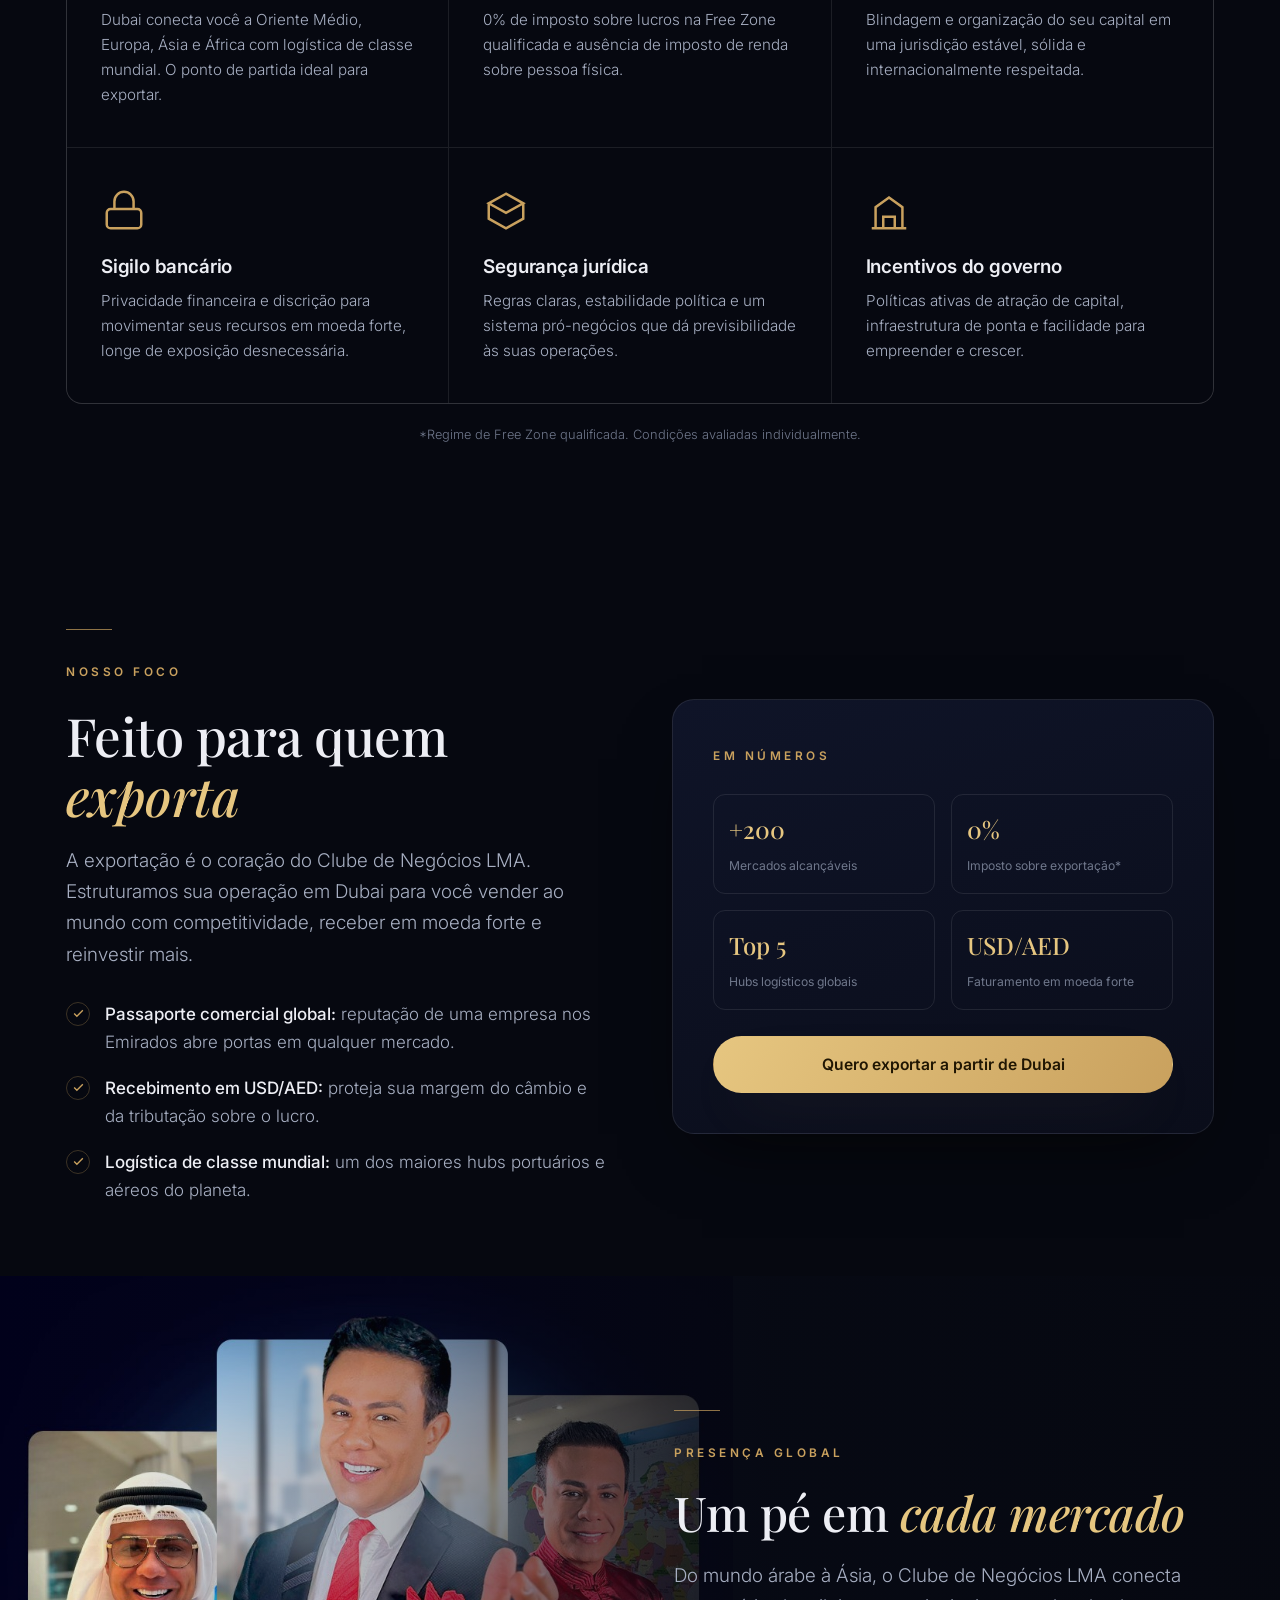
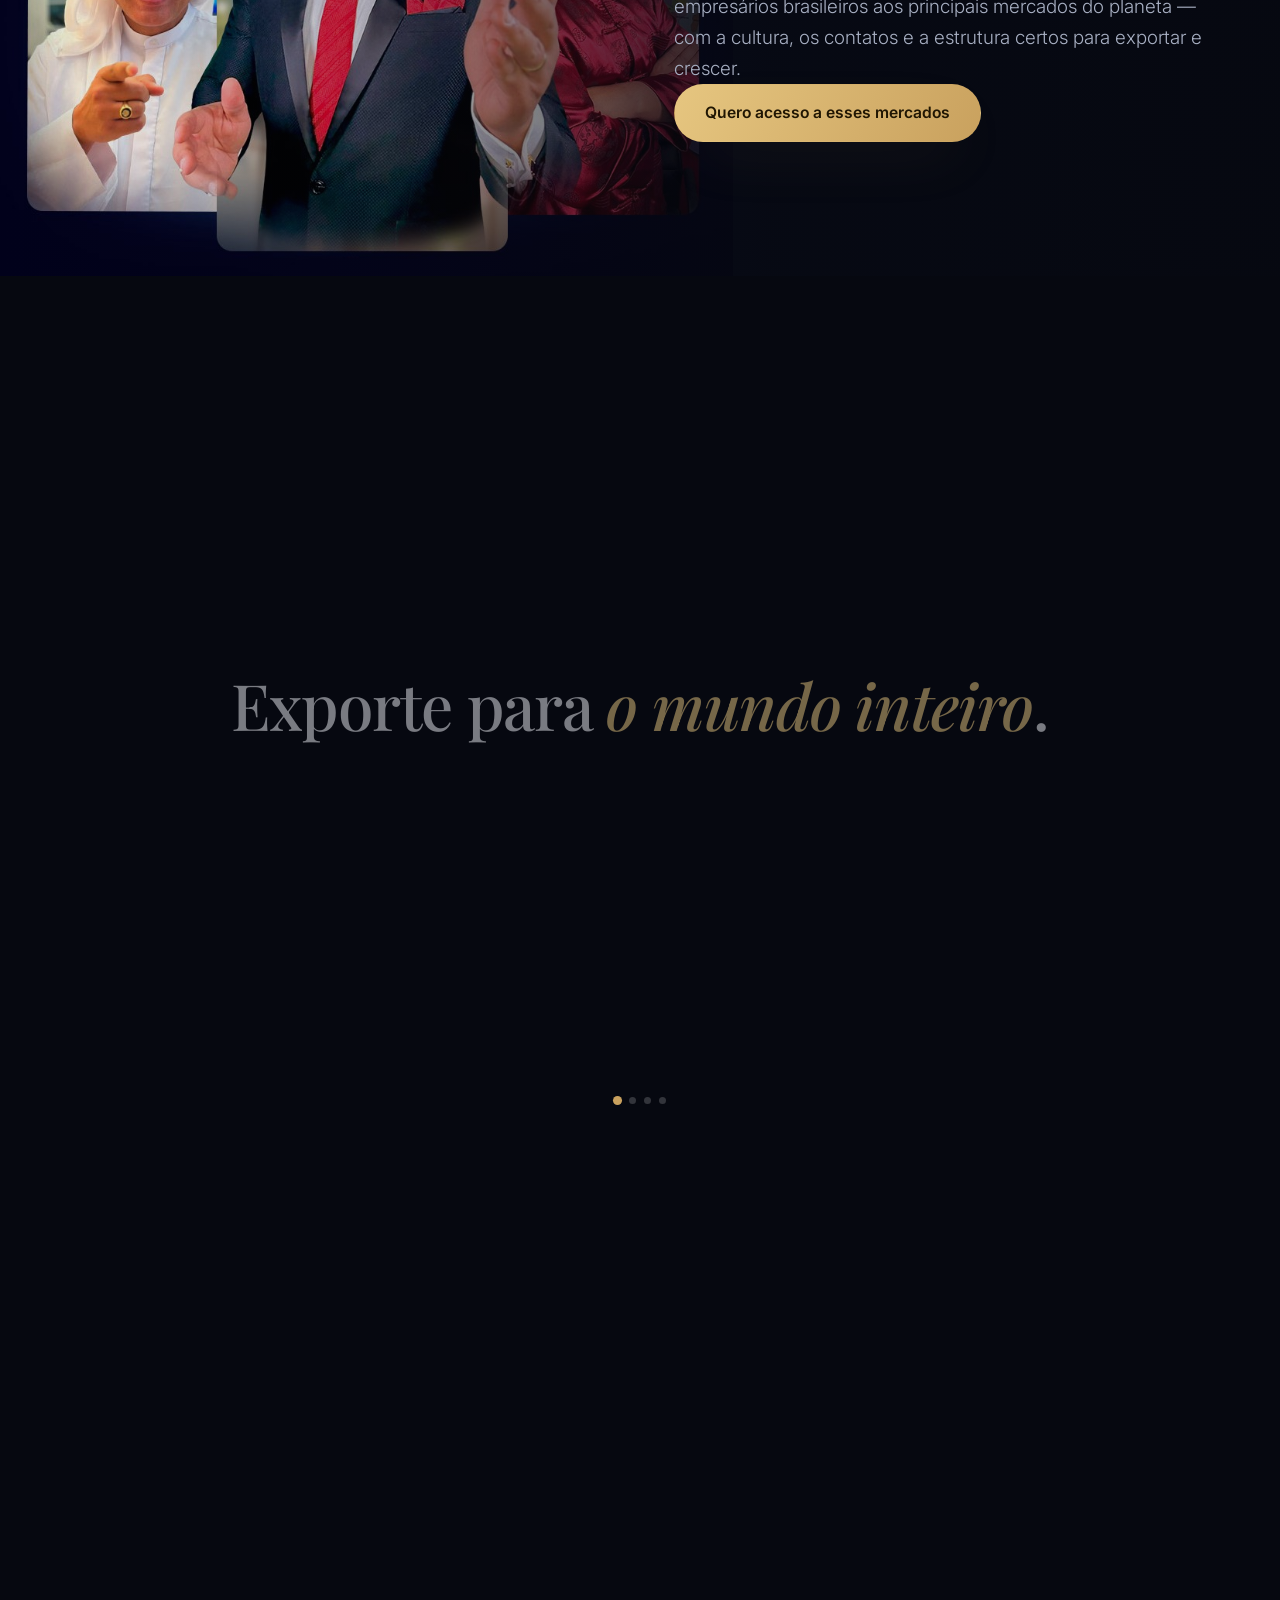
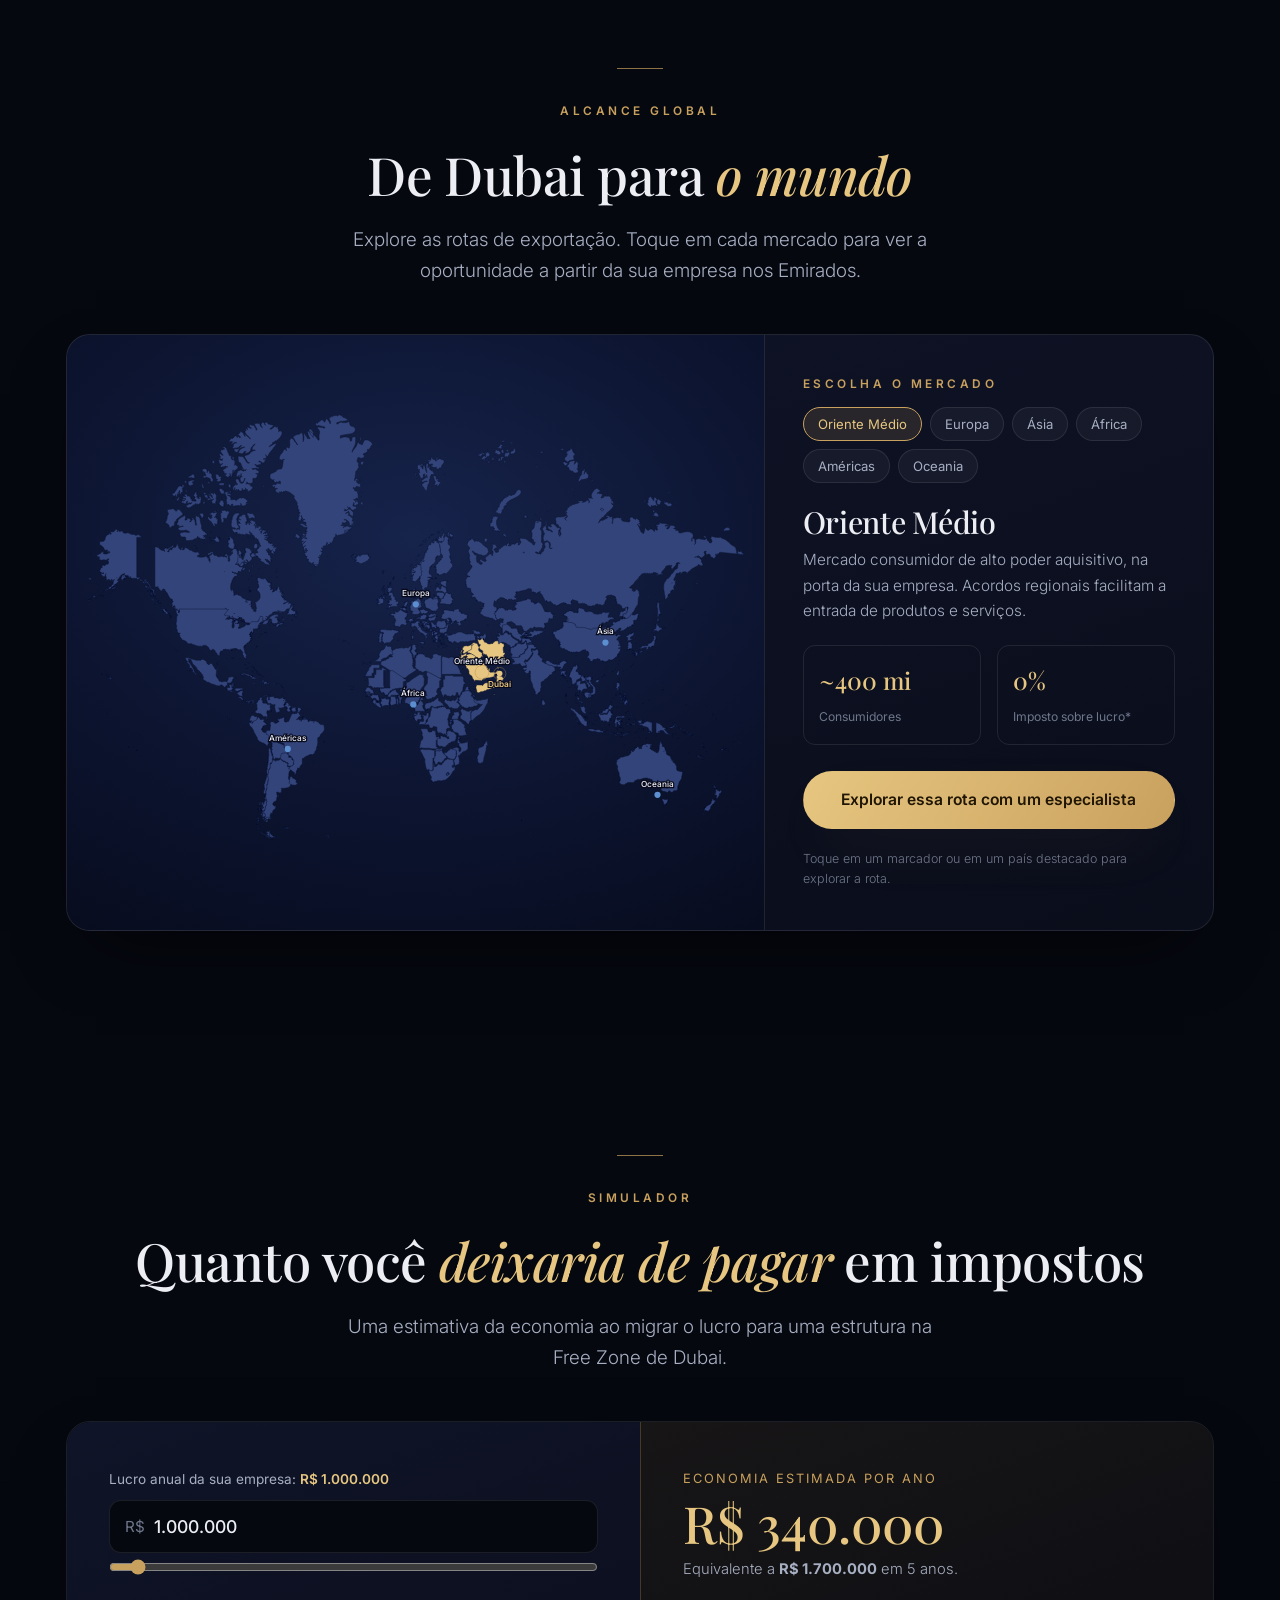
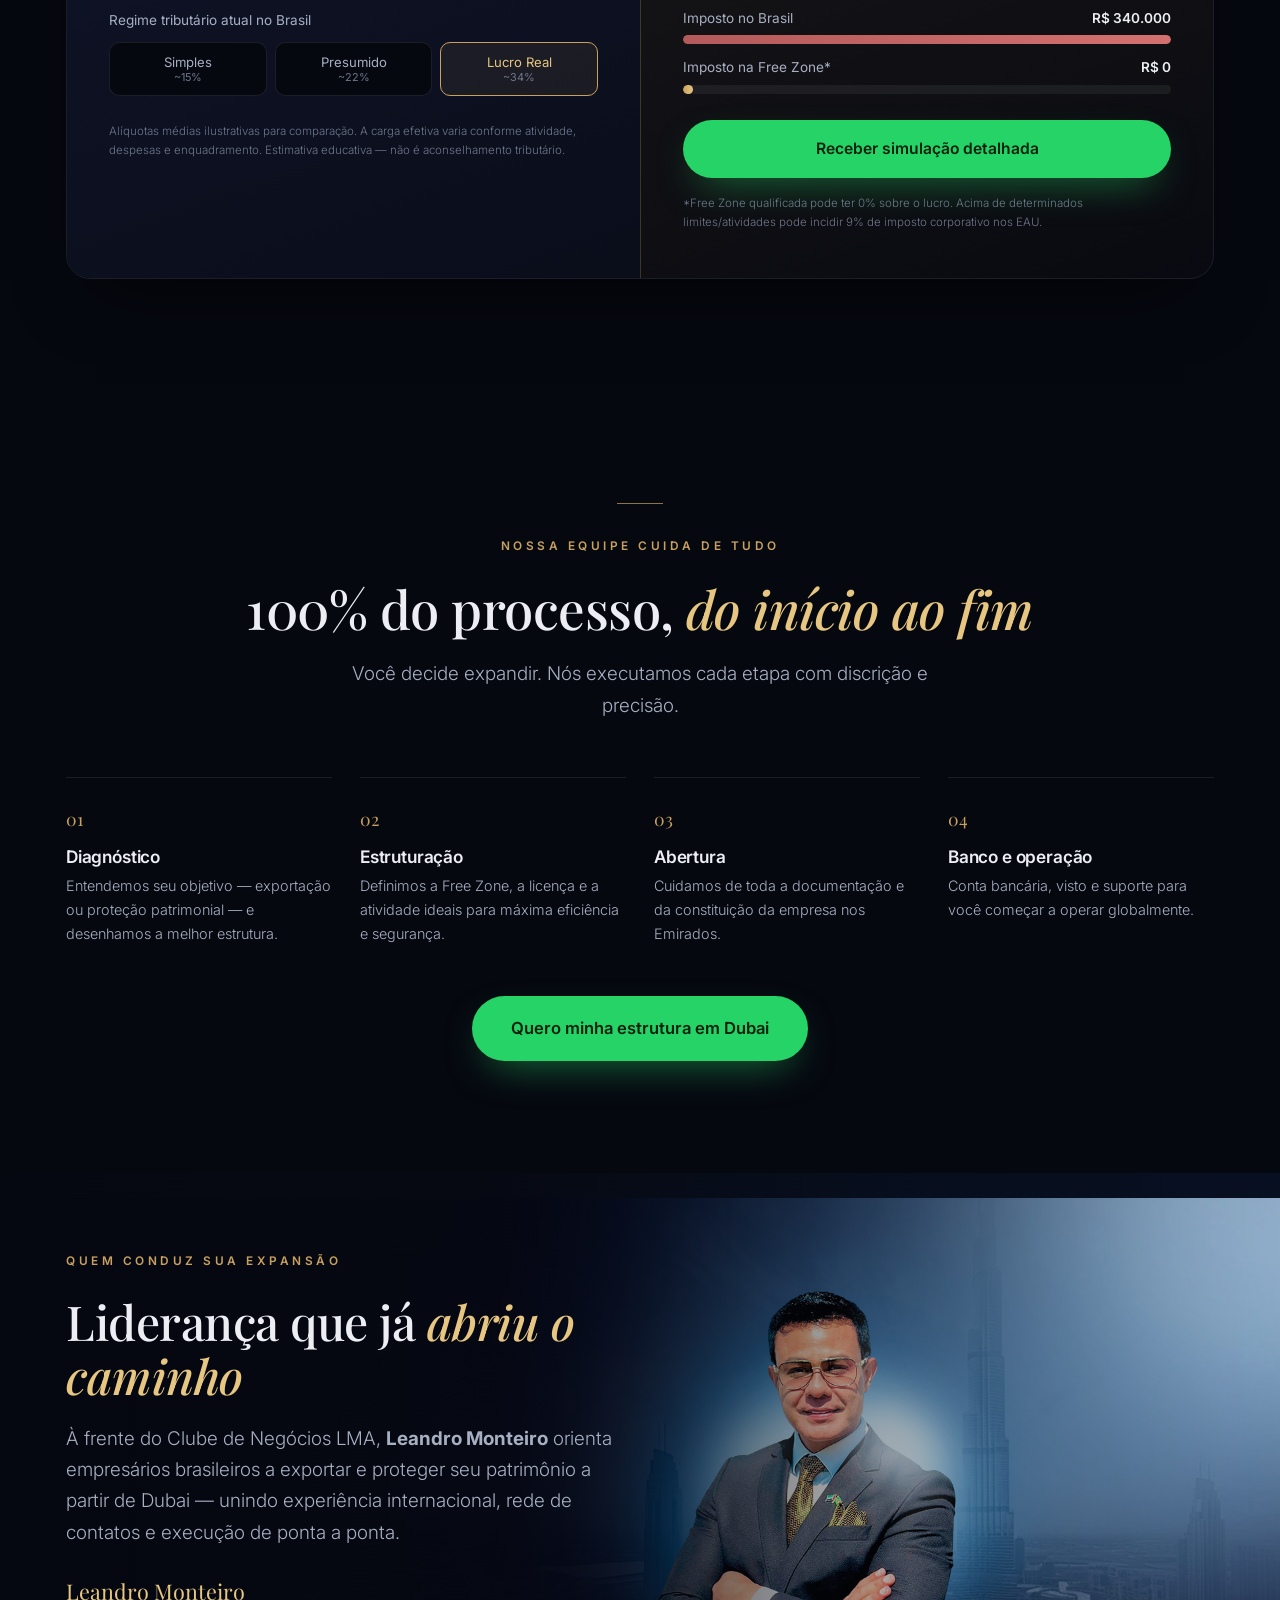
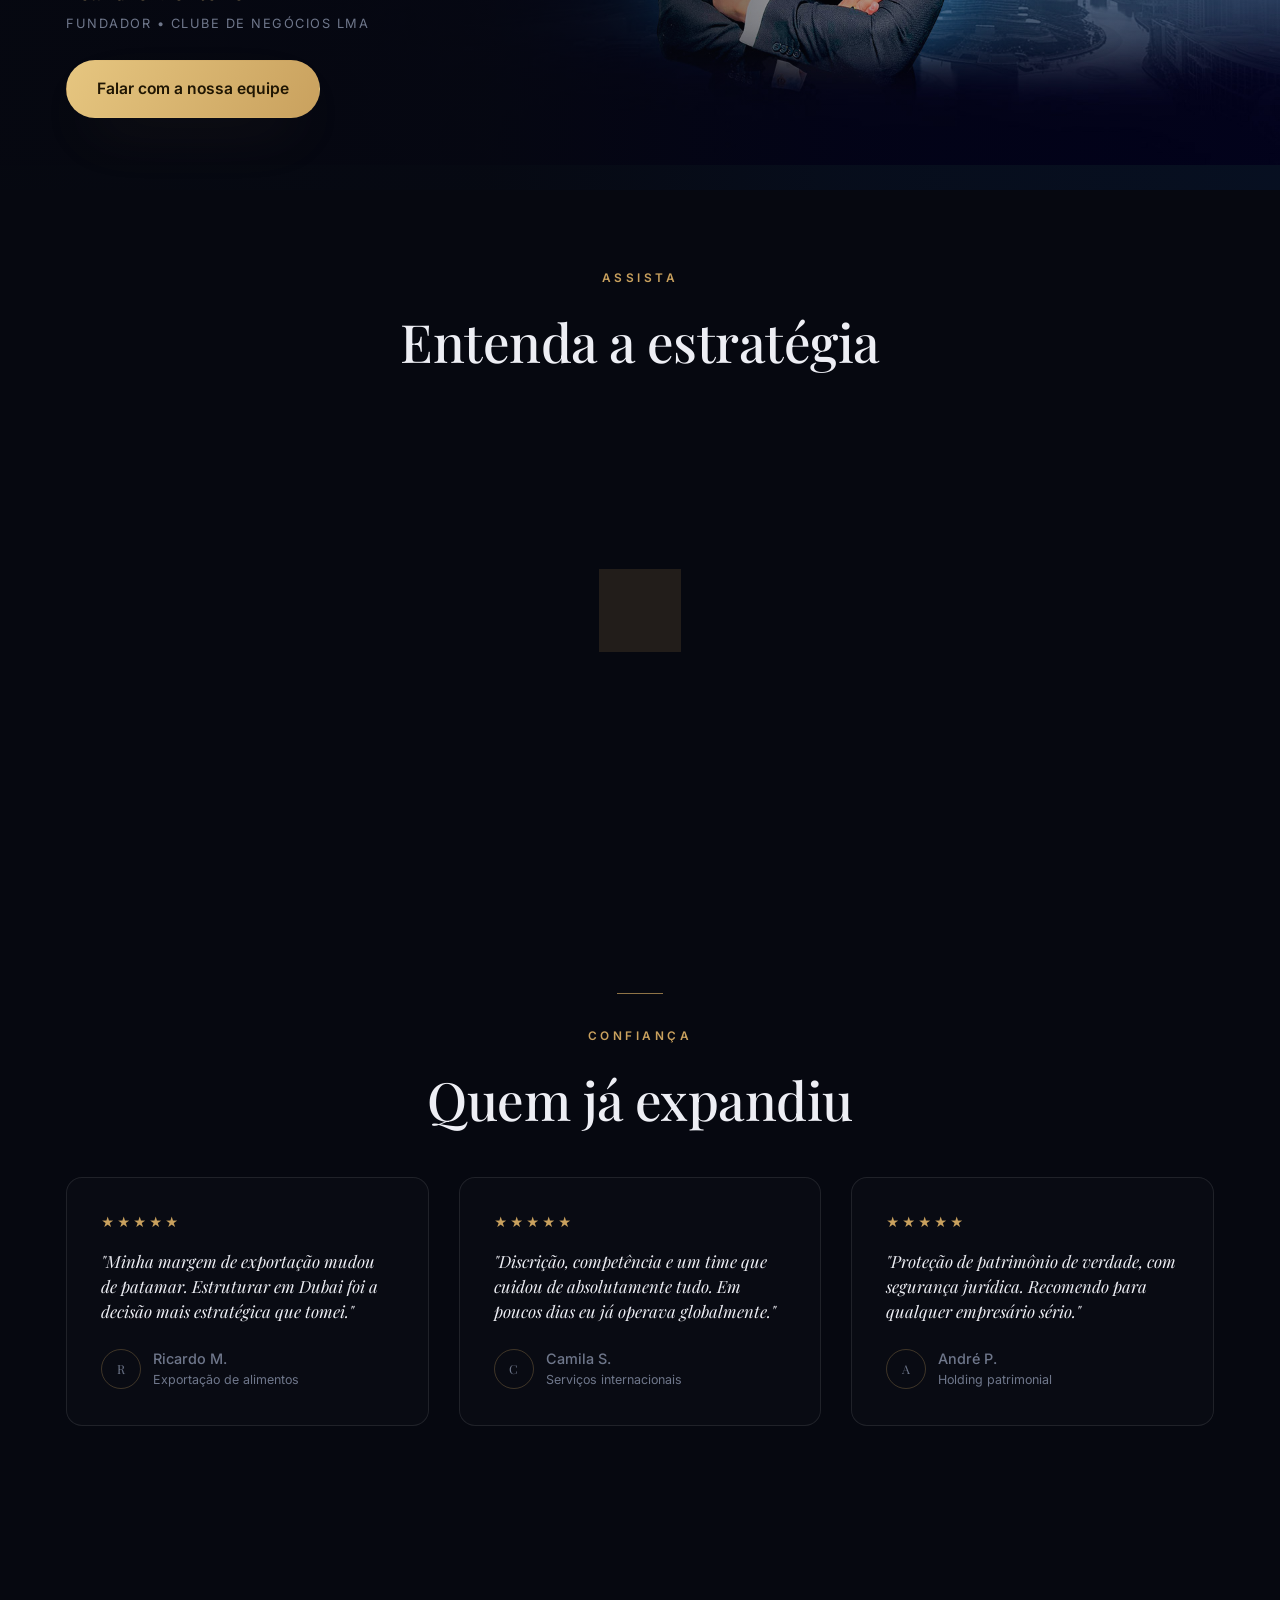
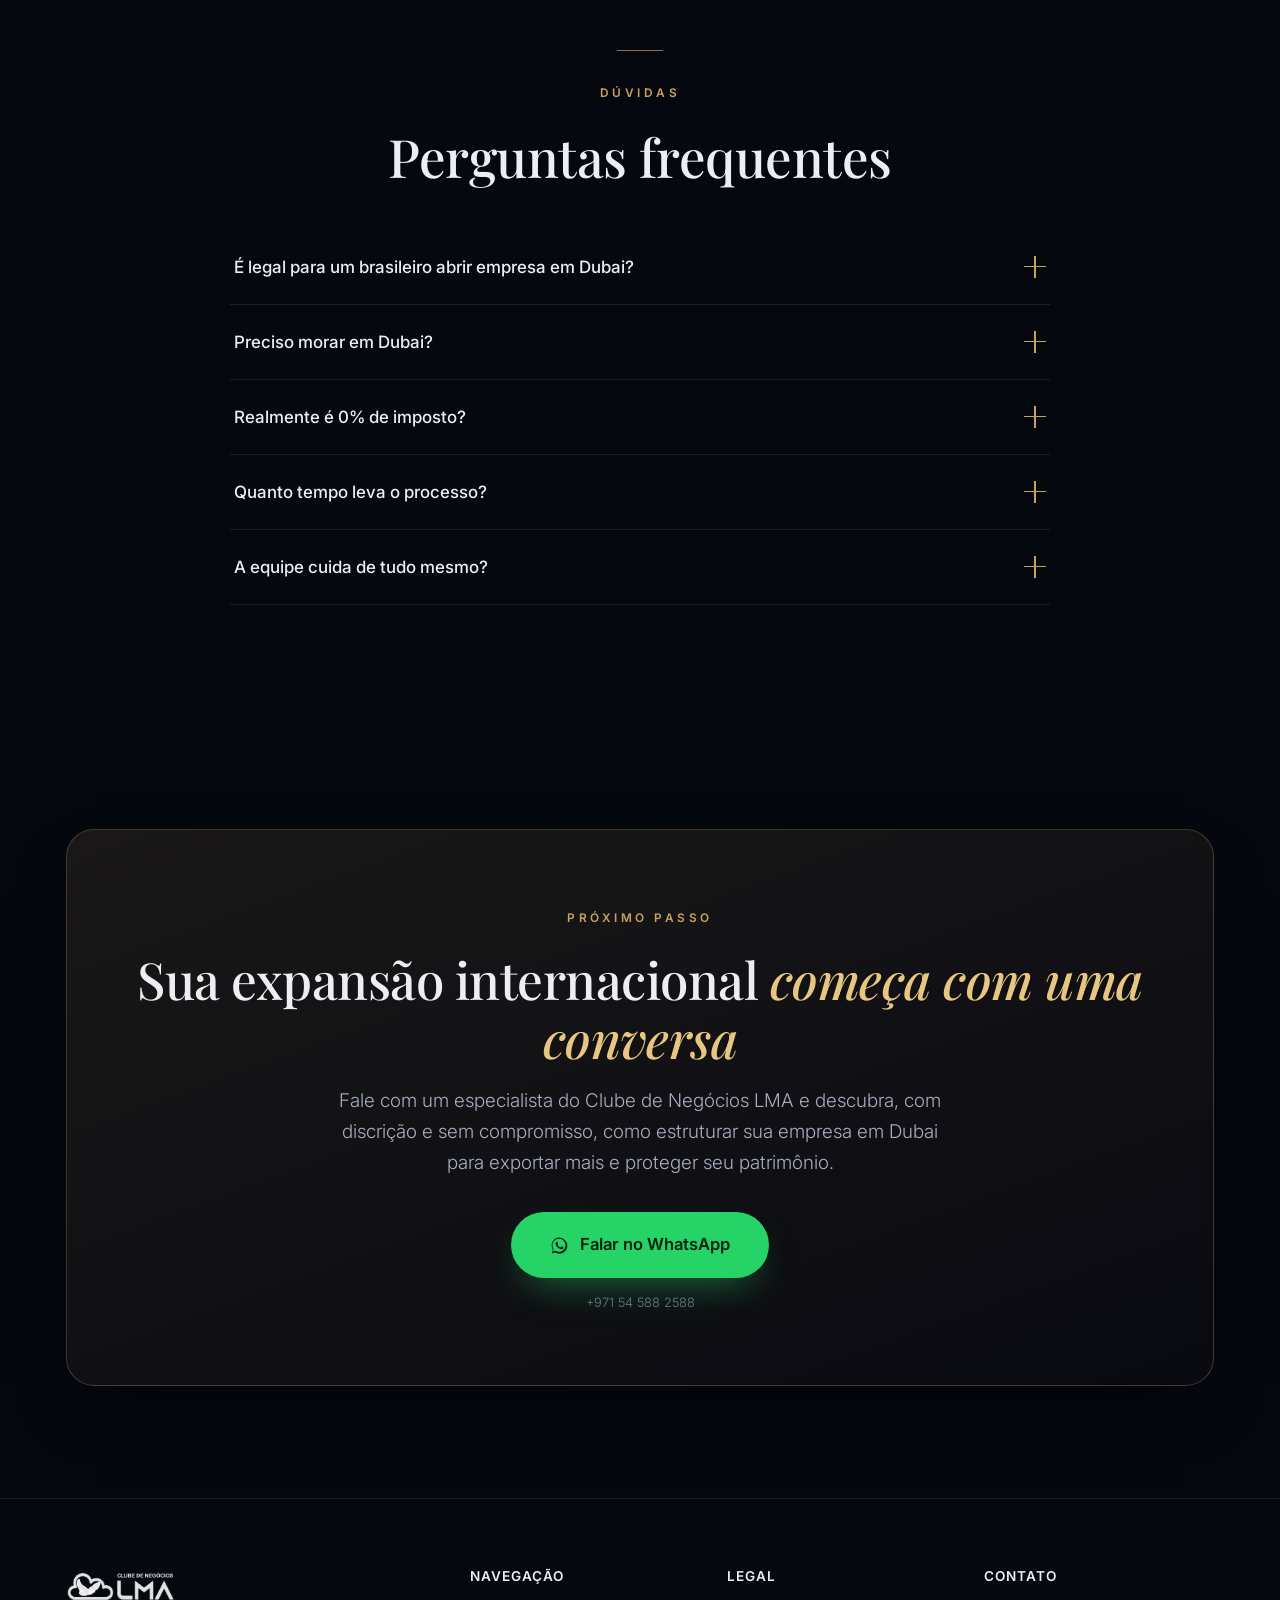
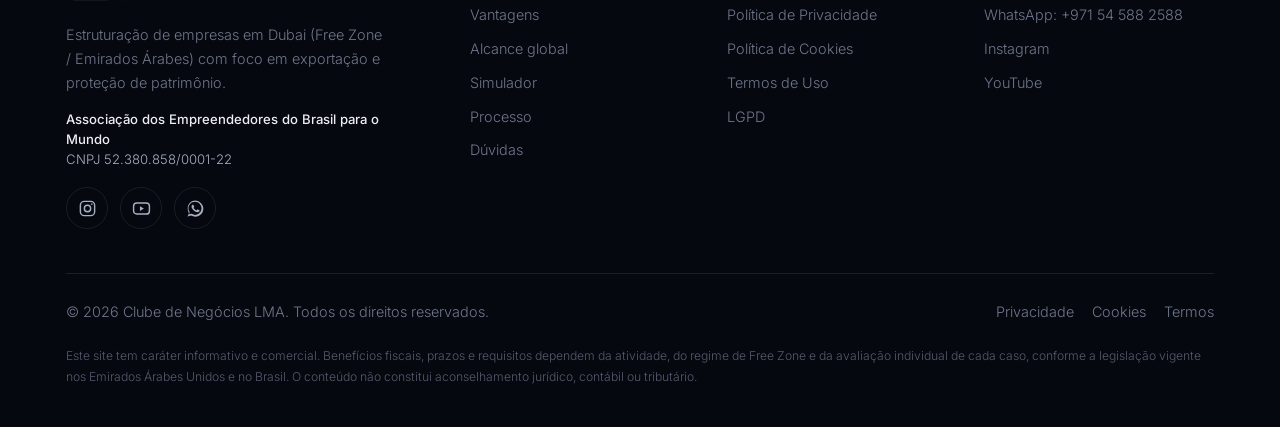
==== commit 6d2dea22: "Restaura visual desktop original das secoes fundador/expert (foto em tela cheia com gradiente) sem a" ====
--- a/index.html
+++ b/index.html
@@ -34,7 +34,7 @@
 <link rel="preconnect" href="https://fonts.googleapis.com">
 <link rel="preconnect" href="https://fonts.gstatic.com" crossorigin>
 <link href="https://fonts.googleapis.com/css2?family=Inter:wght@300;400;500;600&family=Playfair+Display:ital,wght@0,500;0,600;1,400;1,500&display=swap" rel="stylesheet">
-<link rel="stylesheet" href="styles.css?v=11">
+<link rel="stylesheet" href="styles.css?v=12">
 
 <!-- Structured data -->
 <script type="application/ld+json">
@@ -208,9 +208,9 @@
 
 <!-- Expert / global presence -->
 <section class="expert" aria-label="Presença global">
+  <img class="expert-photo" src="assets/secao-expert.jpg?v=2" alt="Leandro Monteiro em diferentes mercados globais">
   <div class="container">
     <div class="expert-inner">
-      <img class="expert-photo" src="assets/secao-expert.jpg?v=2" alt="Leandro Monteiro em diferentes mercados globais">
       <div class="expert-copy reveal">
         <div class="hairline"></div>
         <span class="eyebrow">Presença global</span>
@@ -350,6 +350,10 @@
 
 <!-- Founder / authority -->
 <section class="founder" id="fundador" aria-label="Liderança">
+  <picture class="founder-photo">
+    <source media="(max-width: 1024px)" srcset="assets/fundador-mobile.jpg">
+    <img src="assets/fundador.jpg?v=2" alt="Leandro Monteiro, fundador do Clube de Negócios LMA">
+  </picture>
   <div class="container">
     <div class="founder-inner">
       <div class="founder-copy reveal">
@@ -359,10 +363,6 @@
         <p class="founder-name">Leandro Monteiro<span>Fundador • Clube de Negócios LMA</span></p>
         <a class="btn btn--gold js-wa" data-msg="Ola! Quero falar com a equipe do Leandro Monteiro sobre abrir minha empresa em Dubai." href="#">Falar com a nossa equipe</a>
       </div>
-      <picture class="founder-photo">
-        <source media="(max-width: 1024px)" srcset="assets/fundador-mobile.jpg">
-        <img src="assets/fundador.jpg?v=2" alt="Leandro Monteiro, fundador do Clube de Negócios LMA">
-      </picture>
     </div>
   </div>
 </section>
--- a/styles.css
+++ b/styles.css
@@ -270,21 +270,21 @@
 .step h3 { font-size: 1.08rem; margin-bottom: 8px; font-weight: 600; }
 .step p { color: var(--soft); font-size: 0.9rem; font-weight: 300; }
 
-/* Founder / authority + Expert band — foto ao lado do texto, no mesmo flex (nunca sobrepõe,
-   nunca corta: object-fit:contain reduz a imagem inteira para caber no espaço disponível). */
-.founder, .expert { position: relative; z-index: 2; }
+/* Founder / authority + Expert band — DESKTOP: foto em tela cheia atrás do texto, com gradiente
+   escuro para legibilidade (visual original, restaurado a pedido do usuário). MOBILE (<=1024px,
+   ver media query abaixo) continua empilhado/sem sobreposição — isso não muda. */
+.founder, .expert { position: relative; z-index: 2; overflow: hidden; }
 .founder { background: #071022; }
 .expert { background: #0a1024; }
-.founder-inner, .expert-inner {
-  display: flex; align-items: center; justify-content: space-between; gap: 48px;
-  min-height: 600px; padding-block: 72px;
-}
-.founder-photo, .expert-photo {
-  flex: 0 0 42%; width: 42%; height: auto; max-height: 500px;
-  border-radius: 18px; display: block;
-}
-.founder-photo img, .expert-photo img { display: block; width: 100%; height: auto; border-radius: inherit; }
-.founder-copy, .expert-copy { flex: 1 1 0%; min-width: 280px; max-width: 560px; }
+.founder-inner { display: flex; align-items: center; min-height: 600px; padding-block: 72px; }
+.expert-inner { display: flex; align-items: center; justify-content: flex-end; min-height: 600px; padding-block: 72px; }
+.founder-photo, .expert-photo { position: absolute; inset: 0; z-index: 0; }
+.founder-photo img { width: 100%; height: 100%; object-fit: contain; display: block; object-position: right center; }
+.expert-photo { width: 100%; height: 100%; object-fit: contain; display: block; object-position: left center; }
+.founder::after, .expert::after { content: ''; position: absolute; inset: 0; z-index: 1; pointer-events: none; }
+.founder::after { background: linear-gradient(90deg, rgba(6,8,16,0.97) 0%, rgba(6,8,16,0.86) 38%, rgba(6,8,16,0.35) 66%, rgba(6,8,16,0.05) 100%); }
+.expert::after { background: linear-gradient(270deg, rgba(6,8,16,0.97) 0%, rgba(6,8,16,0.84) 40%, rgba(6,8,16,0.3) 70%, rgba(6,8,16,0) 100%); }
+.founder-copy, .expert-copy { position: relative; z-index: 2; max-width: 560px; }
 .expert-copy { max-width: 540px; }
 .founder-copy .title, .expert-copy .title { font-size: clamp(1.9rem, 4vw, 3rem); }
 .founder-name { margin-top: 26px; font-family: var(--serif); font-size: 1.35rem; color: var(--gold-bright); }
@@ -473,15 +473,11 @@
 }
 /* Tablet e mobile: foto como banner no topo (empilhado), texto embaixo — sem sobreposição */
 @media (max-width: 1024px) {
-  .founder-inner, .expert-inner { flex-direction: column; align-items: stretch; gap: 0; min-height: 0; padding-block: 0; }
-  .founder-photo, .expert-photo {
-    order: -1; flex-basis: auto; max-width: none; max-height: none;
-    width: calc(100% + 36px); margin-inline: -18px; height: 340px; border-radius: 0; overflow: hidden;
-  }
-  .founder-photo img, .expert-photo img { width: 100%; height: 100%; }
-  .founder-photo img { object-fit: cover; object-position: center 20%; }
-  .expert-photo { background: #0a1024; }
-  .expert-photo img { object-fit: contain; padding: 20px 0; box-sizing: border-box; }
+  .founder-photo, .expert-photo { display: block; position: static; width: 100%; height: 340px; overflow: hidden; }
+  .founder::after, .expert::after { display: none; }
+  .founder-photo img { width: 100%; height: 100%; object-fit: cover; object-position: center 20%; }
+  .expert-photo { background: #0a1024; object-fit: contain; padding: 20px 0; box-sizing: border-box; }
+  .founder-inner, .expert-inner { display: block; min-height: 0; padding-block: 0; }
   .founder-copy, .expert-copy { max-width: 100%; padding: 32px 0 56px; }
 }
 @media (max-width: 560px) {
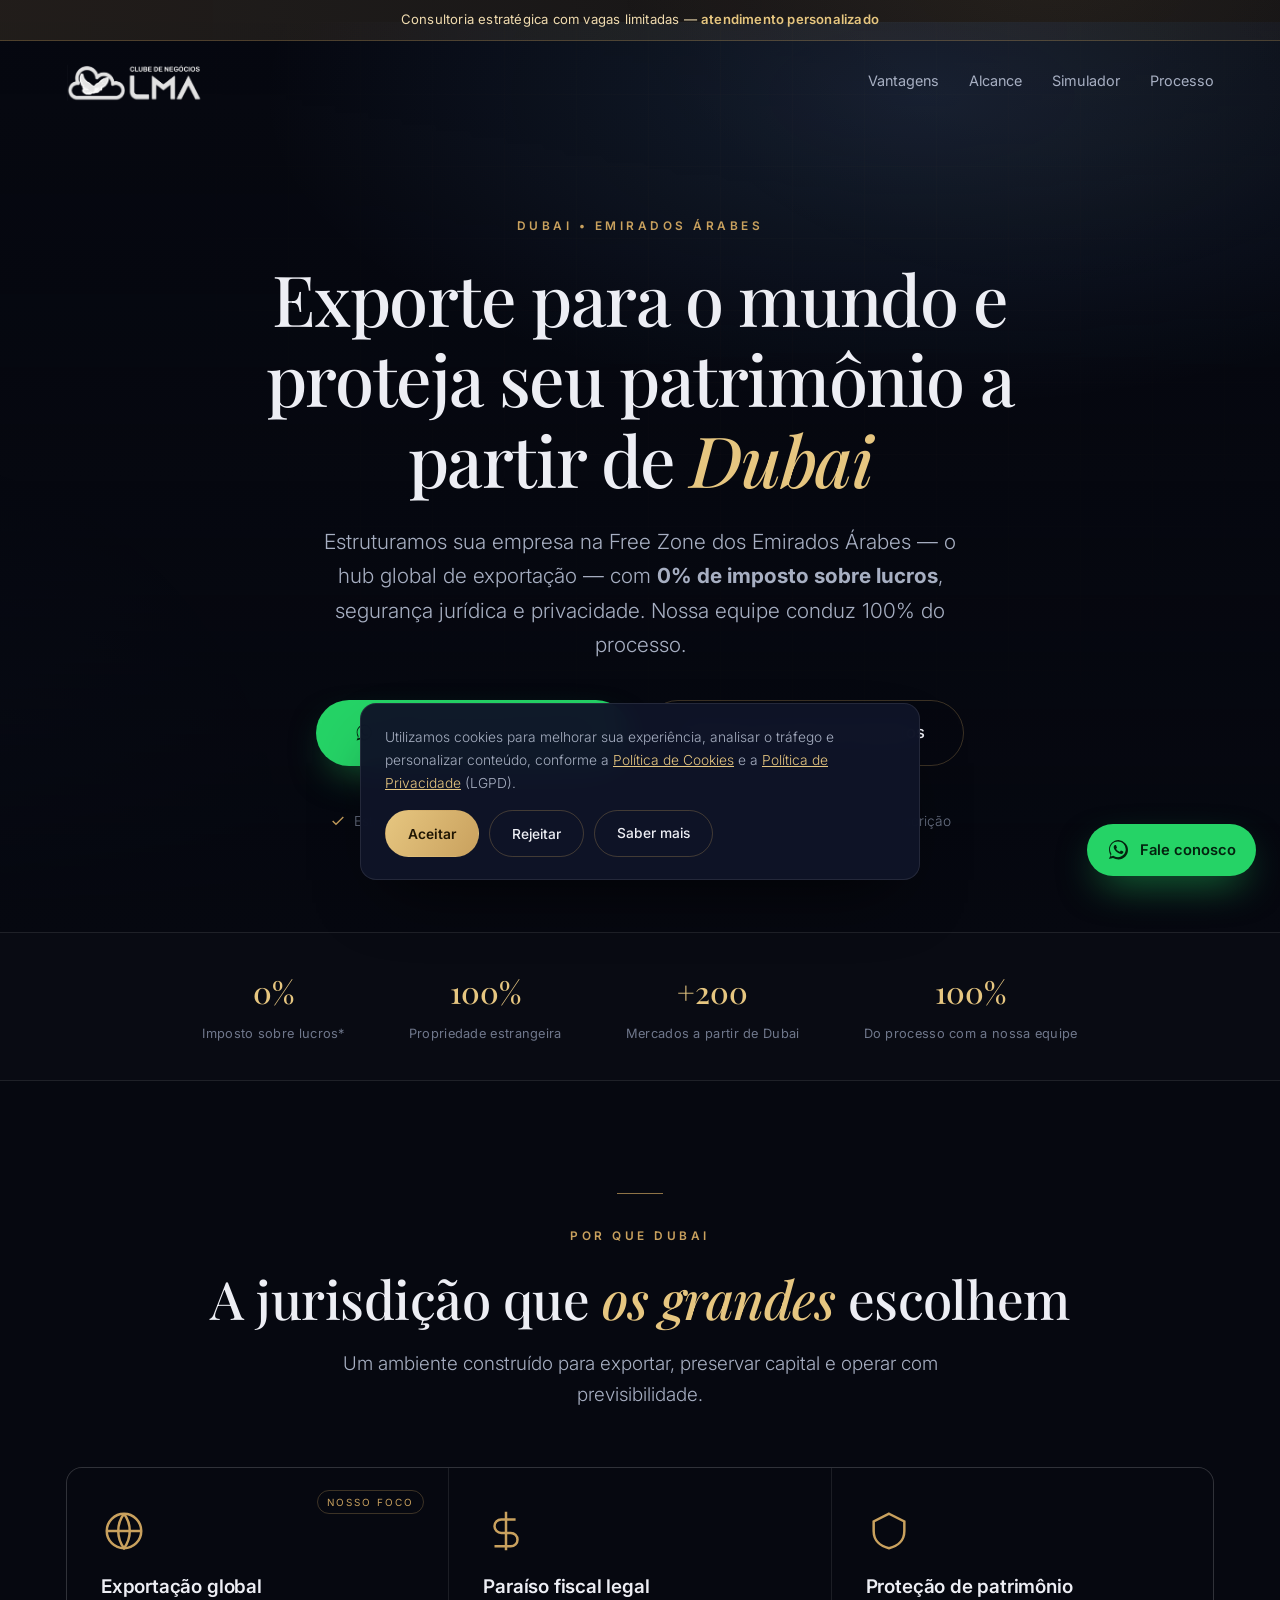
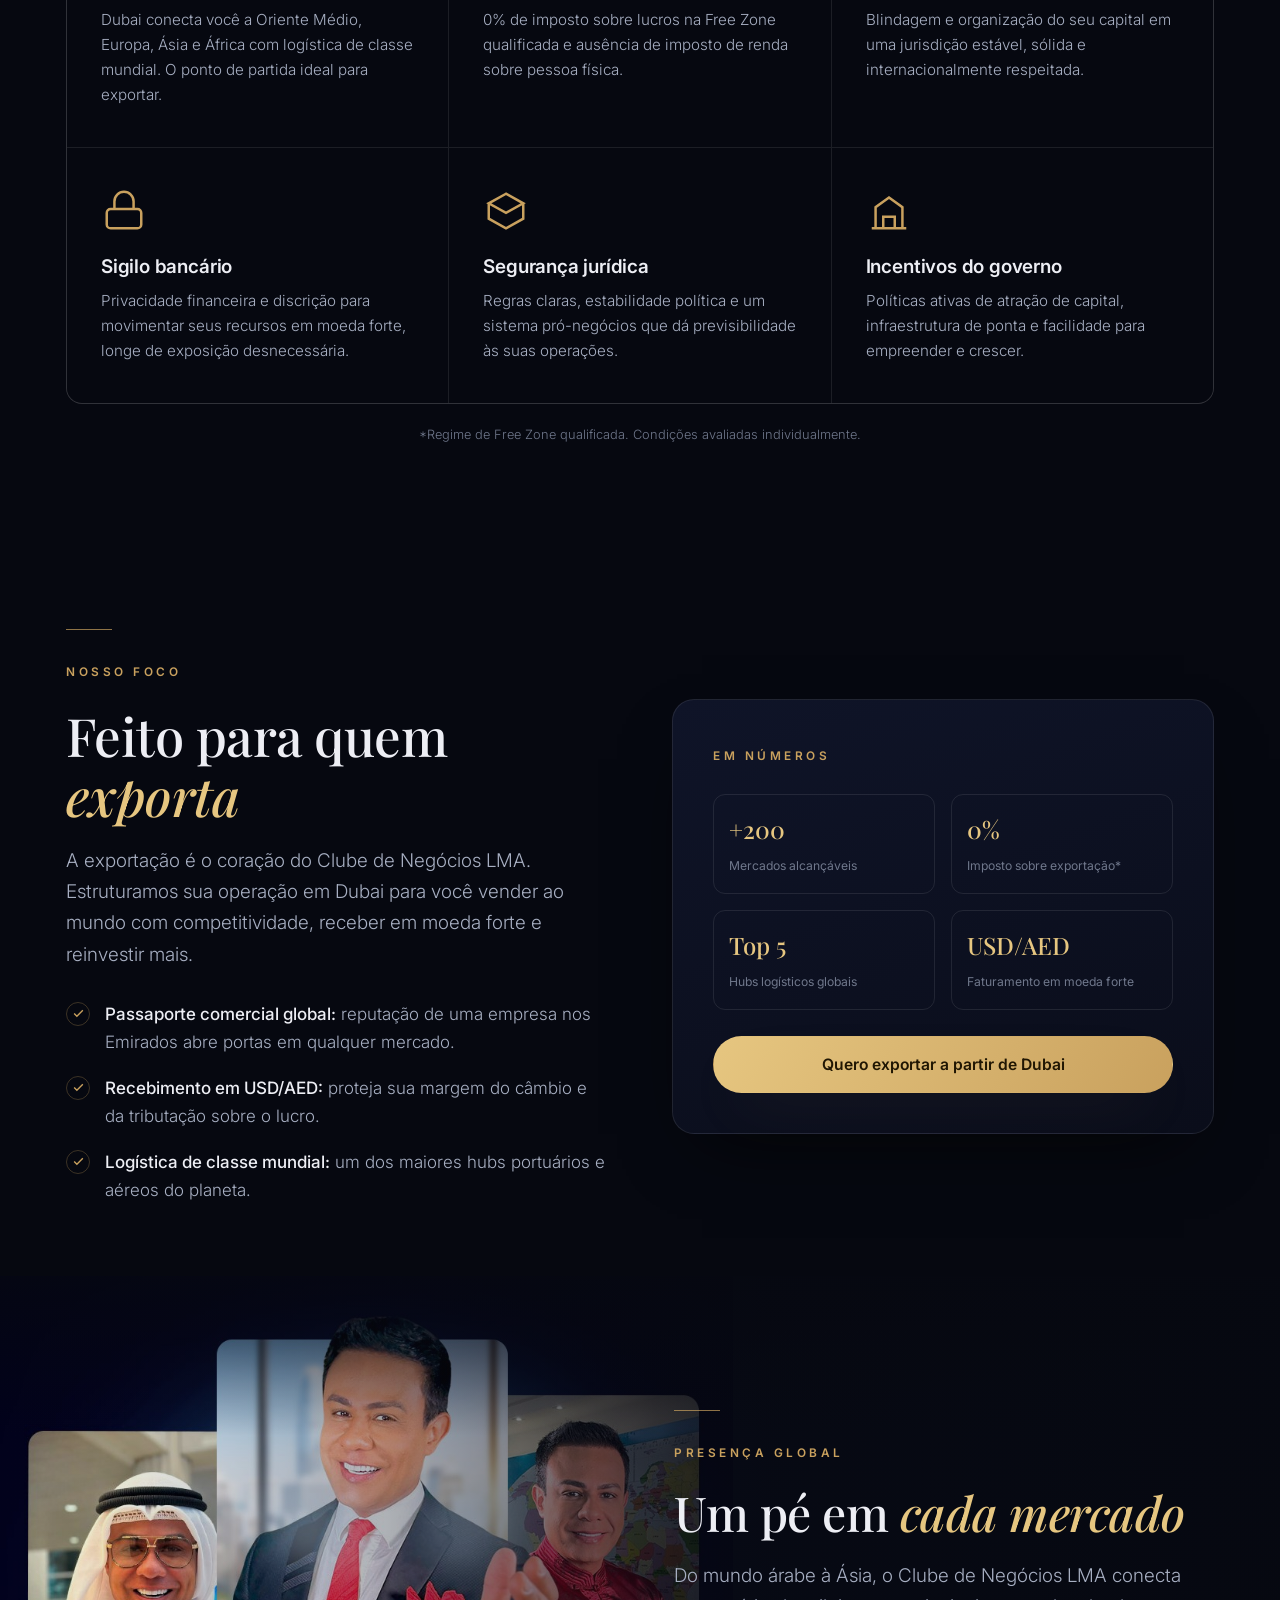
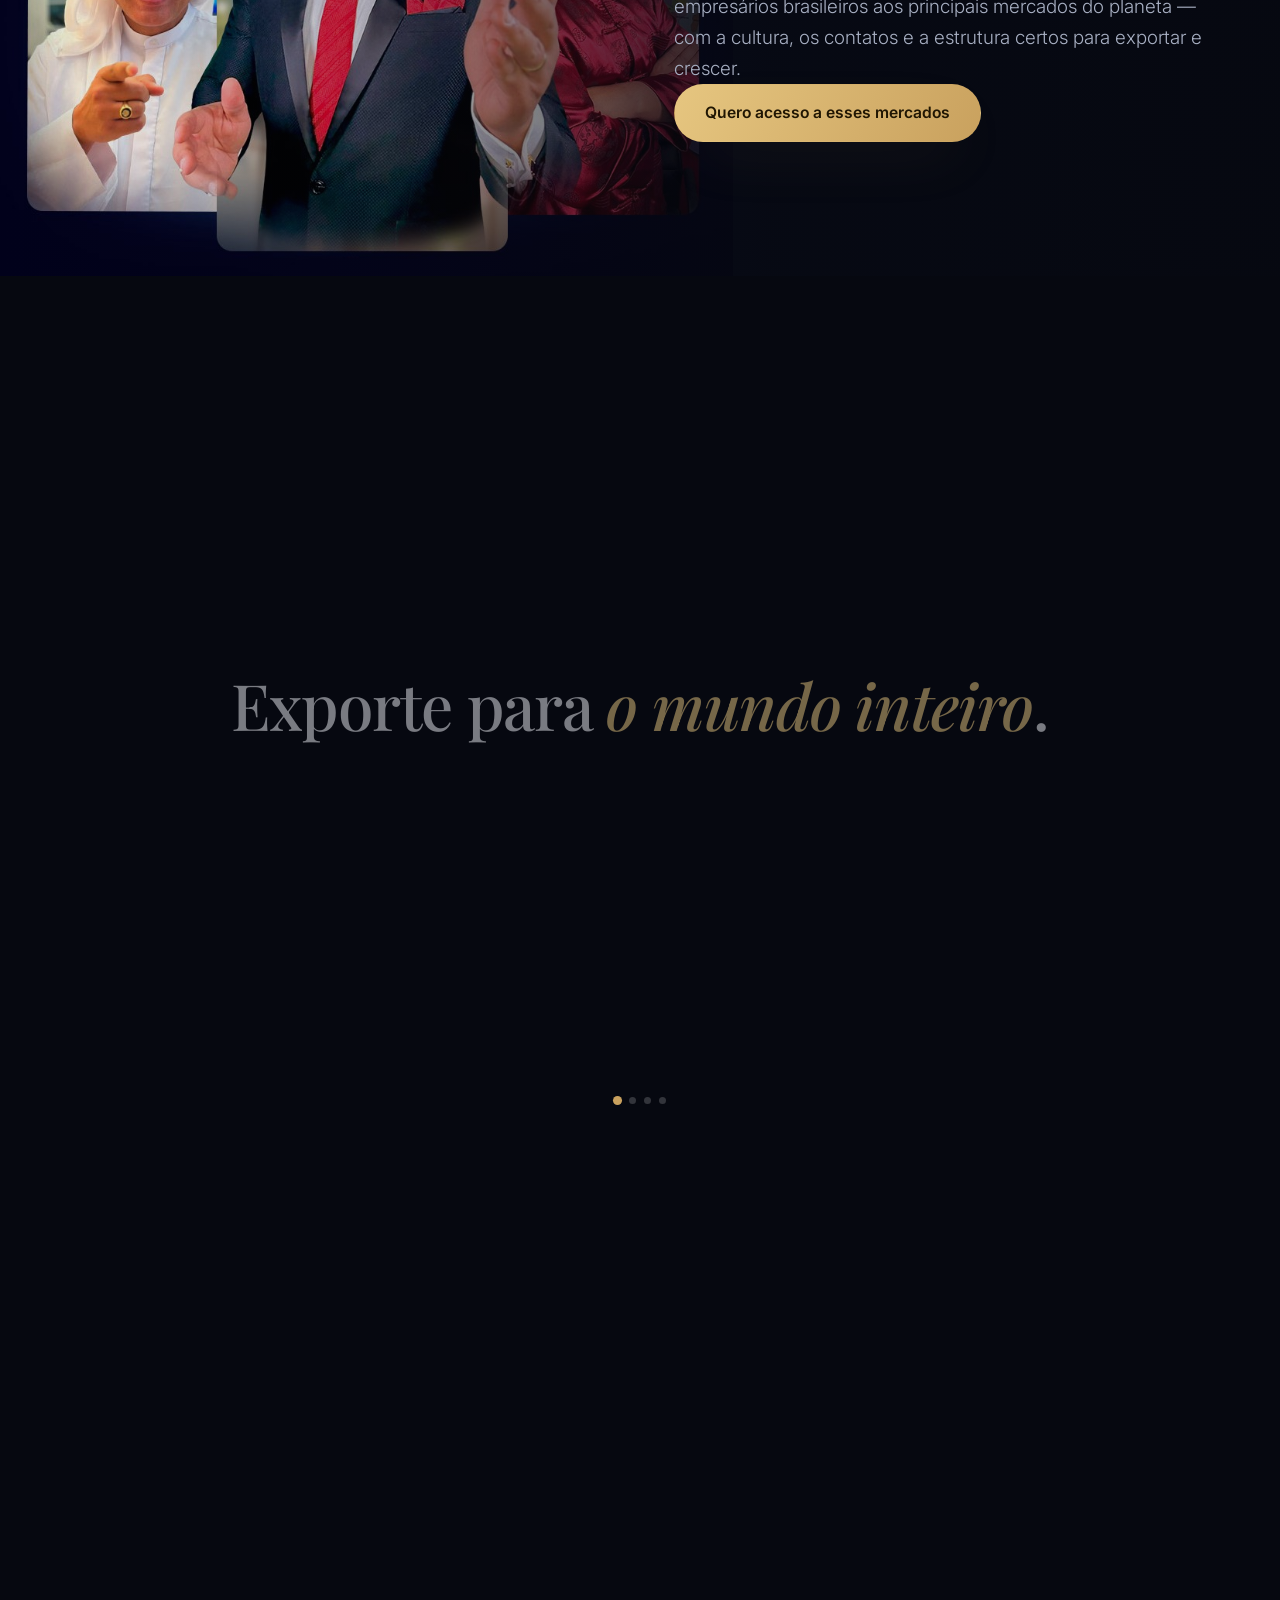
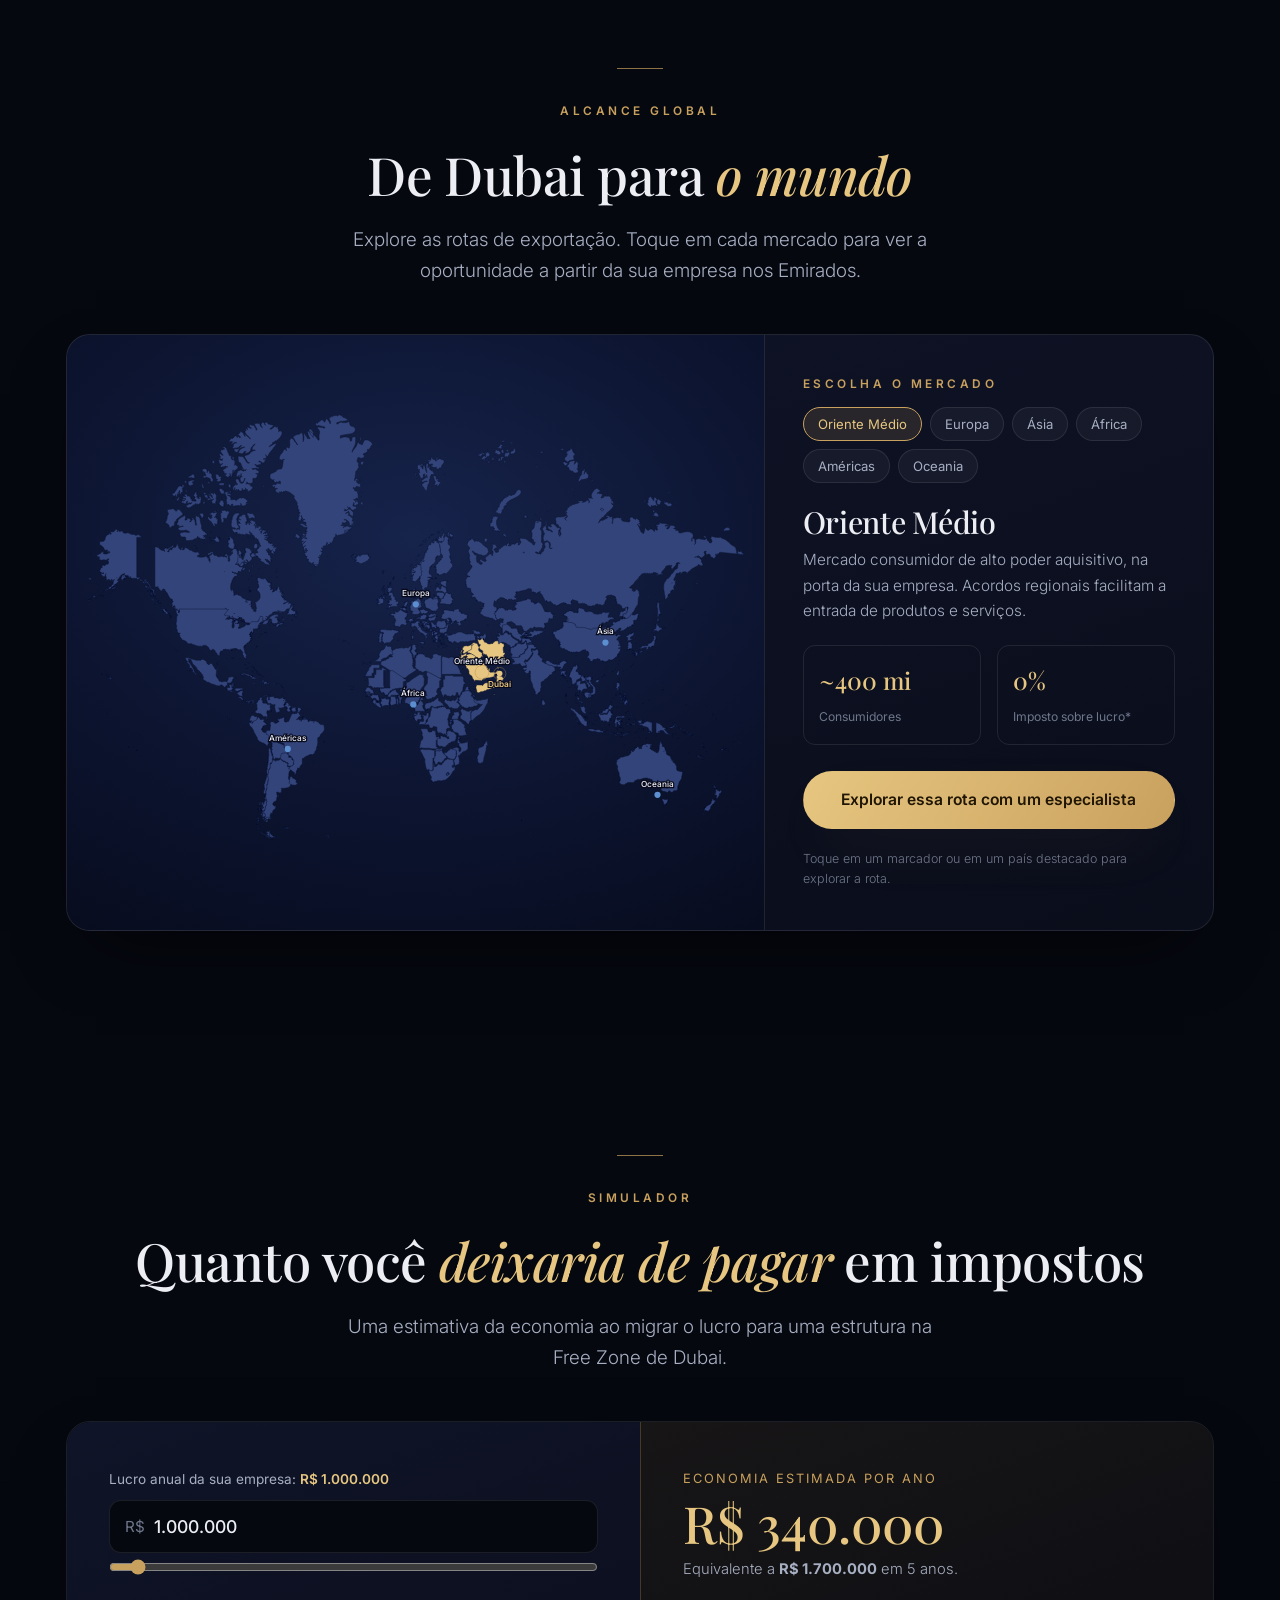
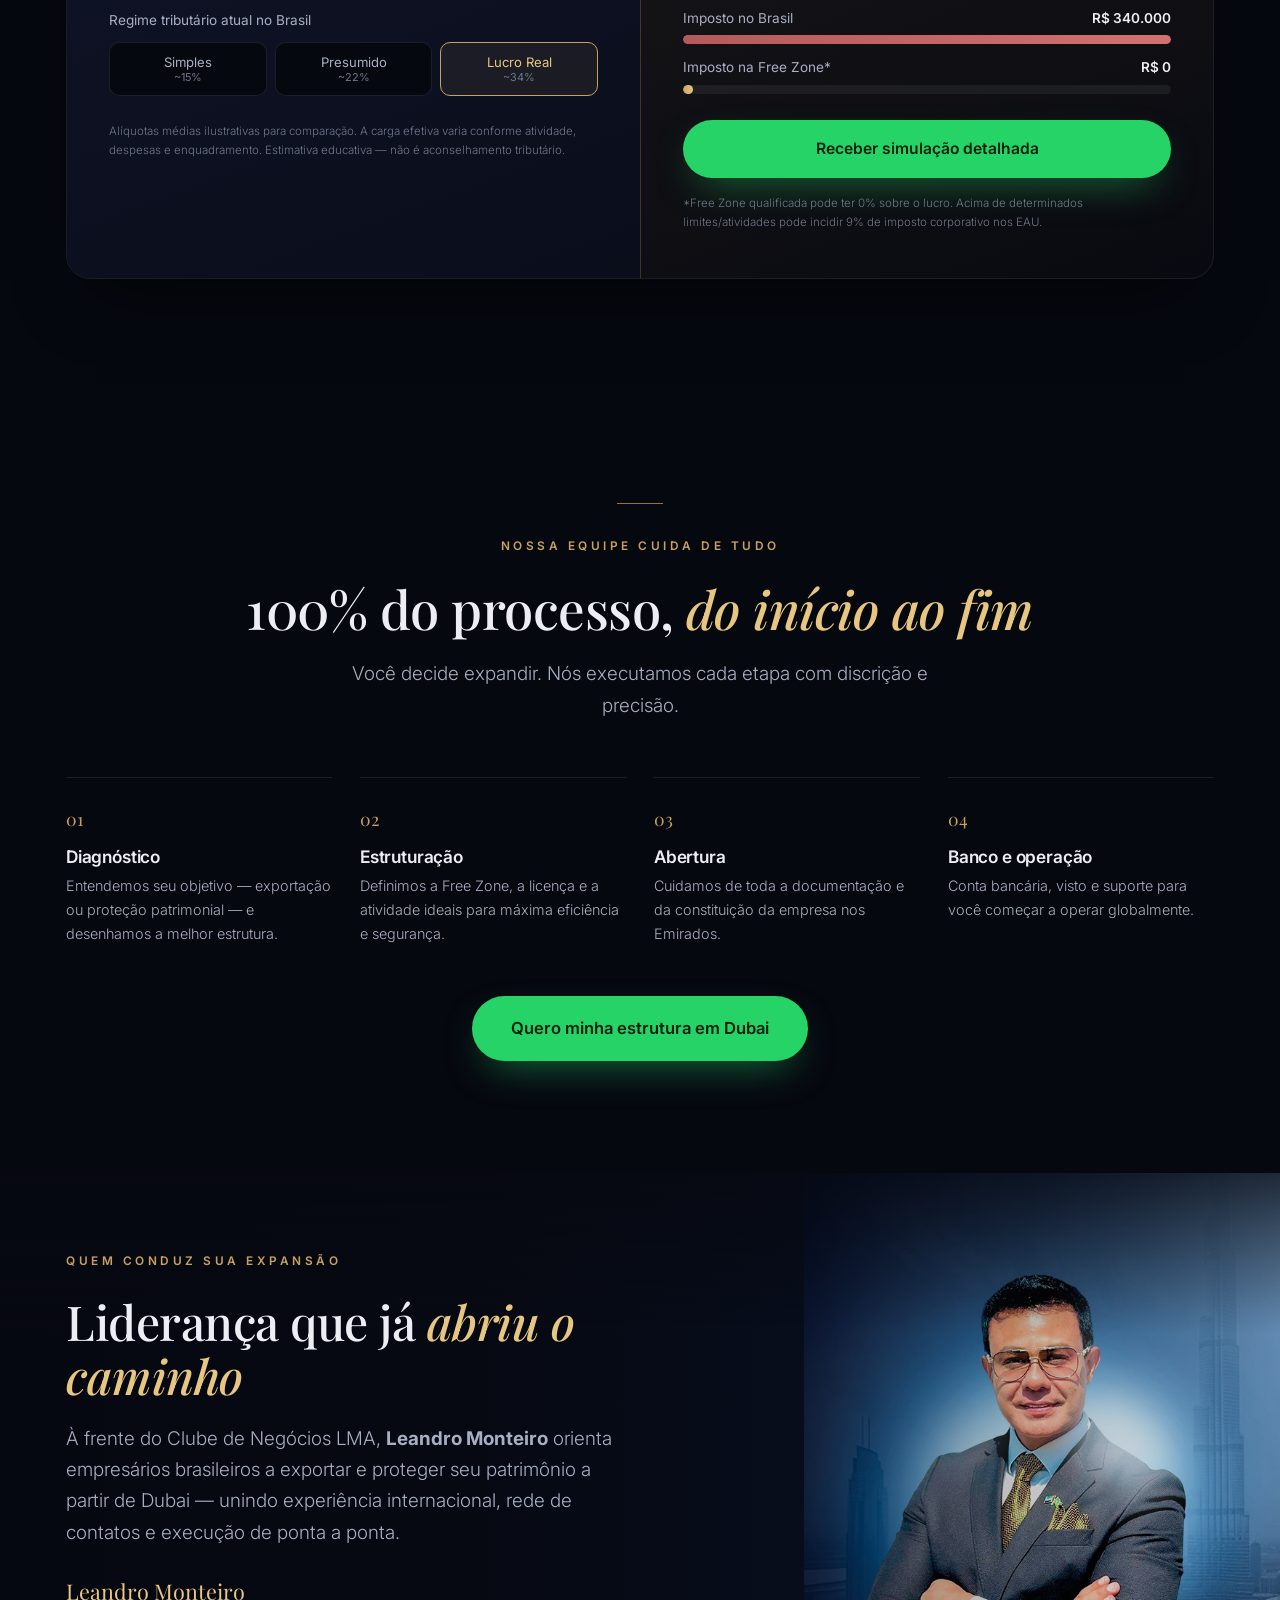
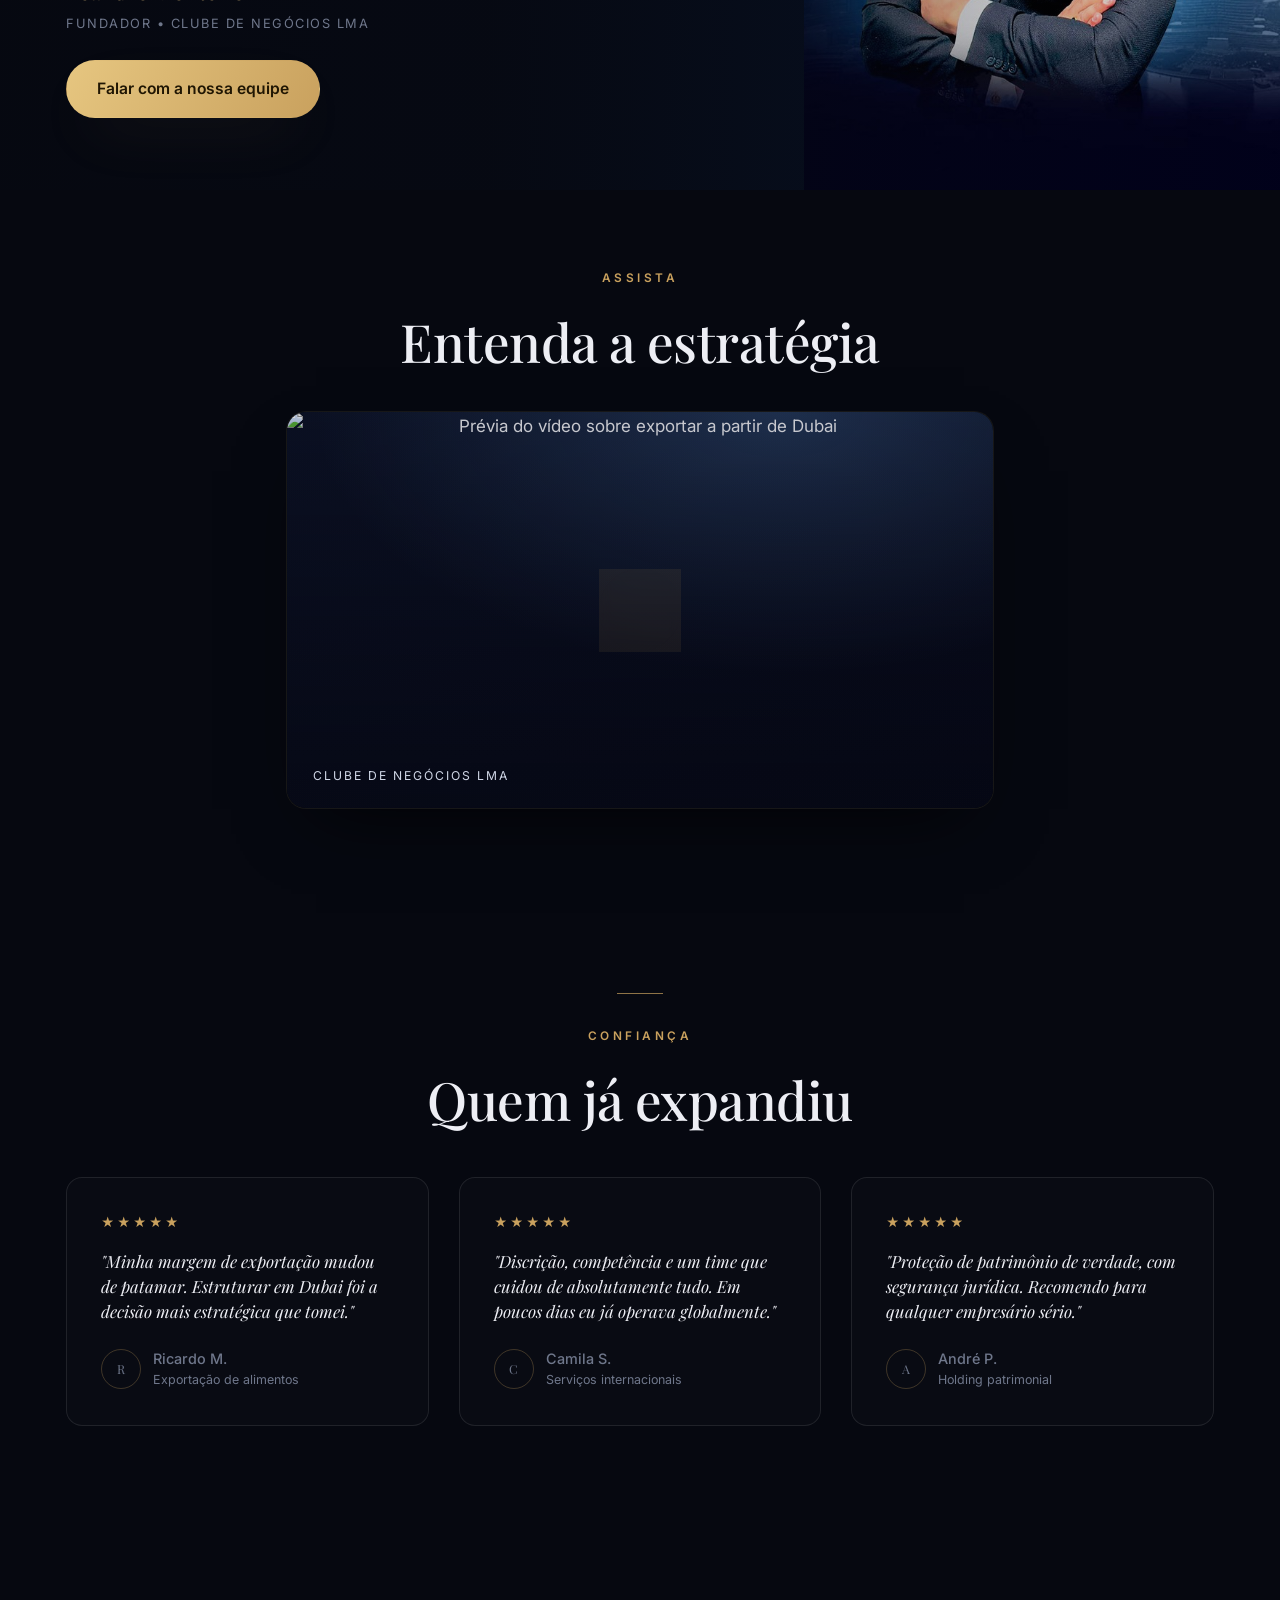
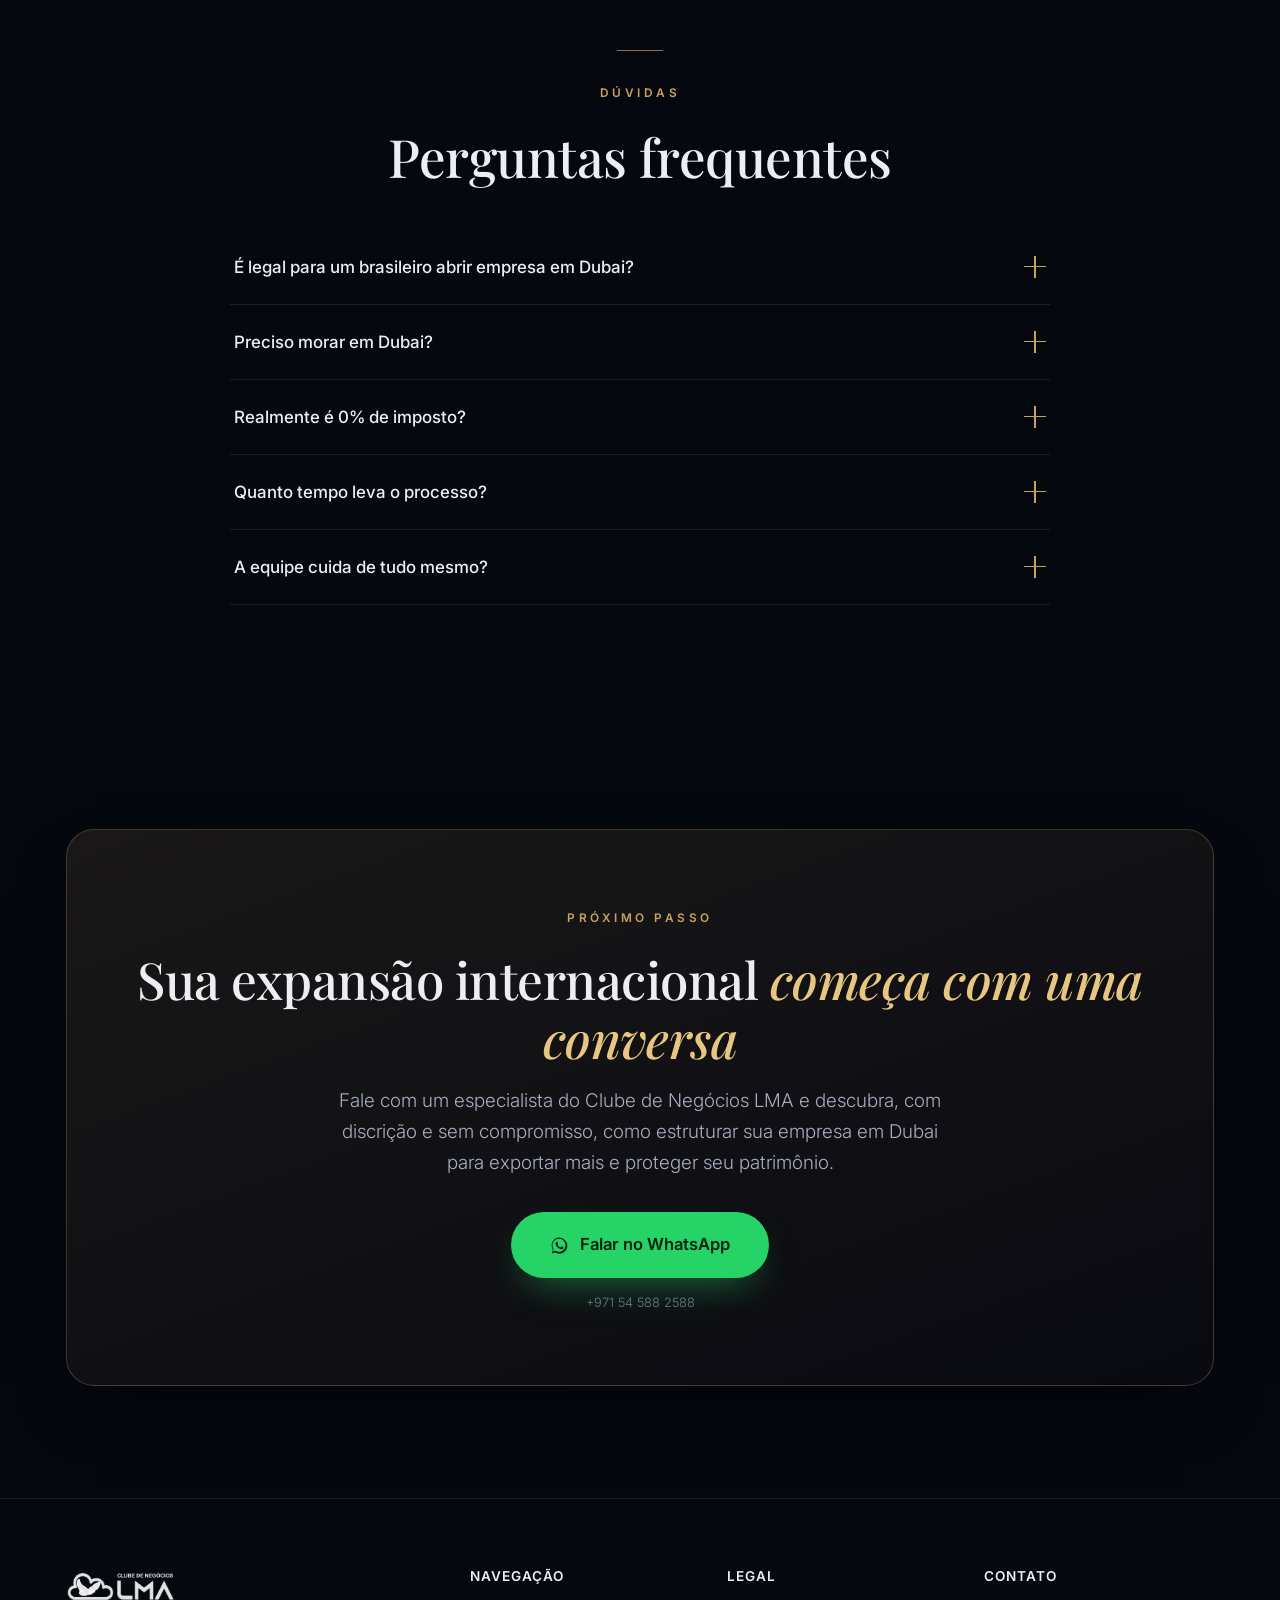
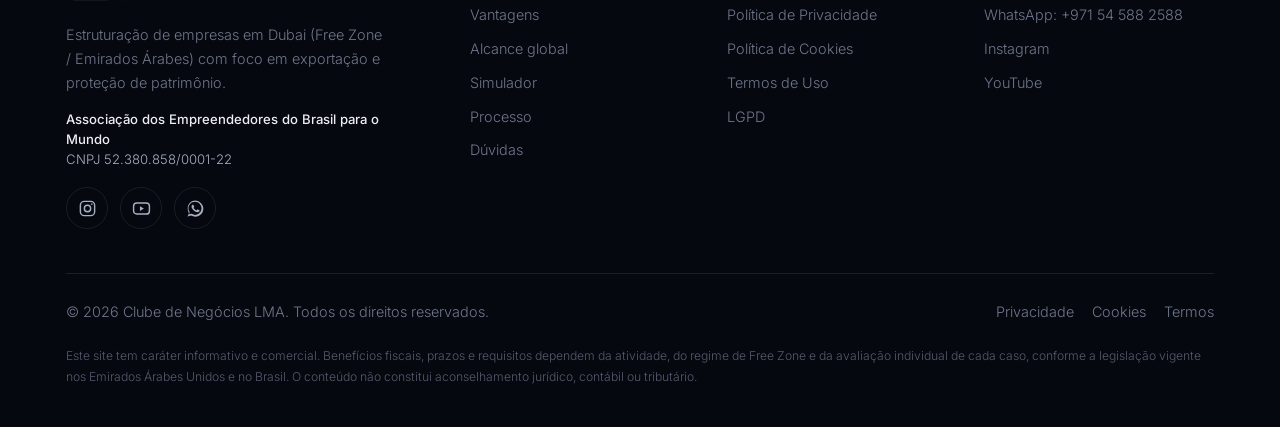
==== commit 4f65f0c3: "Escurece topo das secoes fundador/expert (fade vertical) para o header transparente nao colidir visu" ====
--- a/index.html
+++ b/index.html
@@ -34,7 +34,7 @@
 <link rel="preconnect" href="https://fonts.googleapis.com">
 <link rel="preconnect" href="https://fonts.gstatic.com" crossorigin>
 <link href="https://fonts.googleapis.com/css2?family=Inter:wght@300;400;500;600&family=Playfair+Display:ital,wght@0,500;0,600;1,400;1,500&display=swap" rel="stylesheet">
-<link rel="stylesheet" href="styles.css?v=12">
+<link rel="stylesheet" href="styles.css?v=13">
 
 <!-- Structured data -->
 <script type="application/ld+json">
--- a/styles.css
+++ b/styles.css
@@ -282,8 +282,16 @@
 .founder-photo img { width: 100%; height: 100%; object-fit: contain; display: block; object-position: right center; }
 .expert-photo { width: 100%; height: 100%; object-fit: contain; display: block; object-position: left center; }
 .founder::after, .expert::after { content: ''; position: absolute; inset: 0; z-index: 1; pointer-events: none; }
-.founder::after { background: linear-gradient(90deg, rgba(6,8,16,0.97) 0%, rgba(6,8,16,0.86) 38%, rgba(6,8,16,0.35) 66%, rgba(6,8,16,0.05) 100%); }
-.expert::after { background: linear-gradient(270deg, rgba(6,8,16,0.97) 0%, rgba(6,8,16,0.84) 40%, rgba(6,8,16,0.3) 70%, rgba(6,8,16,0) 100%); }
+.founder::after {
+  background:
+    linear-gradient(180deg, rgba(6,8,16,0.75) 0%, rgba(6,8,16,0) 160px),
+    linear-gradient(90deg, rgba(6,8,16,0.97) 0%, rgba(6,8,16,0.86) 38%, rgba(6,8,16,0.35) 66%, rgba(6,8,16,0.05) 100%);
+}
+.expert::after {
+  background:
+    linear-gradient(180deg, rgba(6,8,16,0.75) 0%, rgba(6,8,16,0) 160px),
+    linear-gradient(270deg, rgba(6,8,16,0.97) 0%, rgba(6,8,16,0.84) 40%, rgba(6,8,16,0.3) 70%, rgba(6,8,16,0) 100%);
+}
 .founder-copy, .expert-copy { position: relative; z-index: 2; max-width: 560px; }
 .expert-copy { max-width: 540px; }
 .founder-copy .title, .expert-copy .title { font-size: clamp(1.9rem, 4vw, 3rem); }
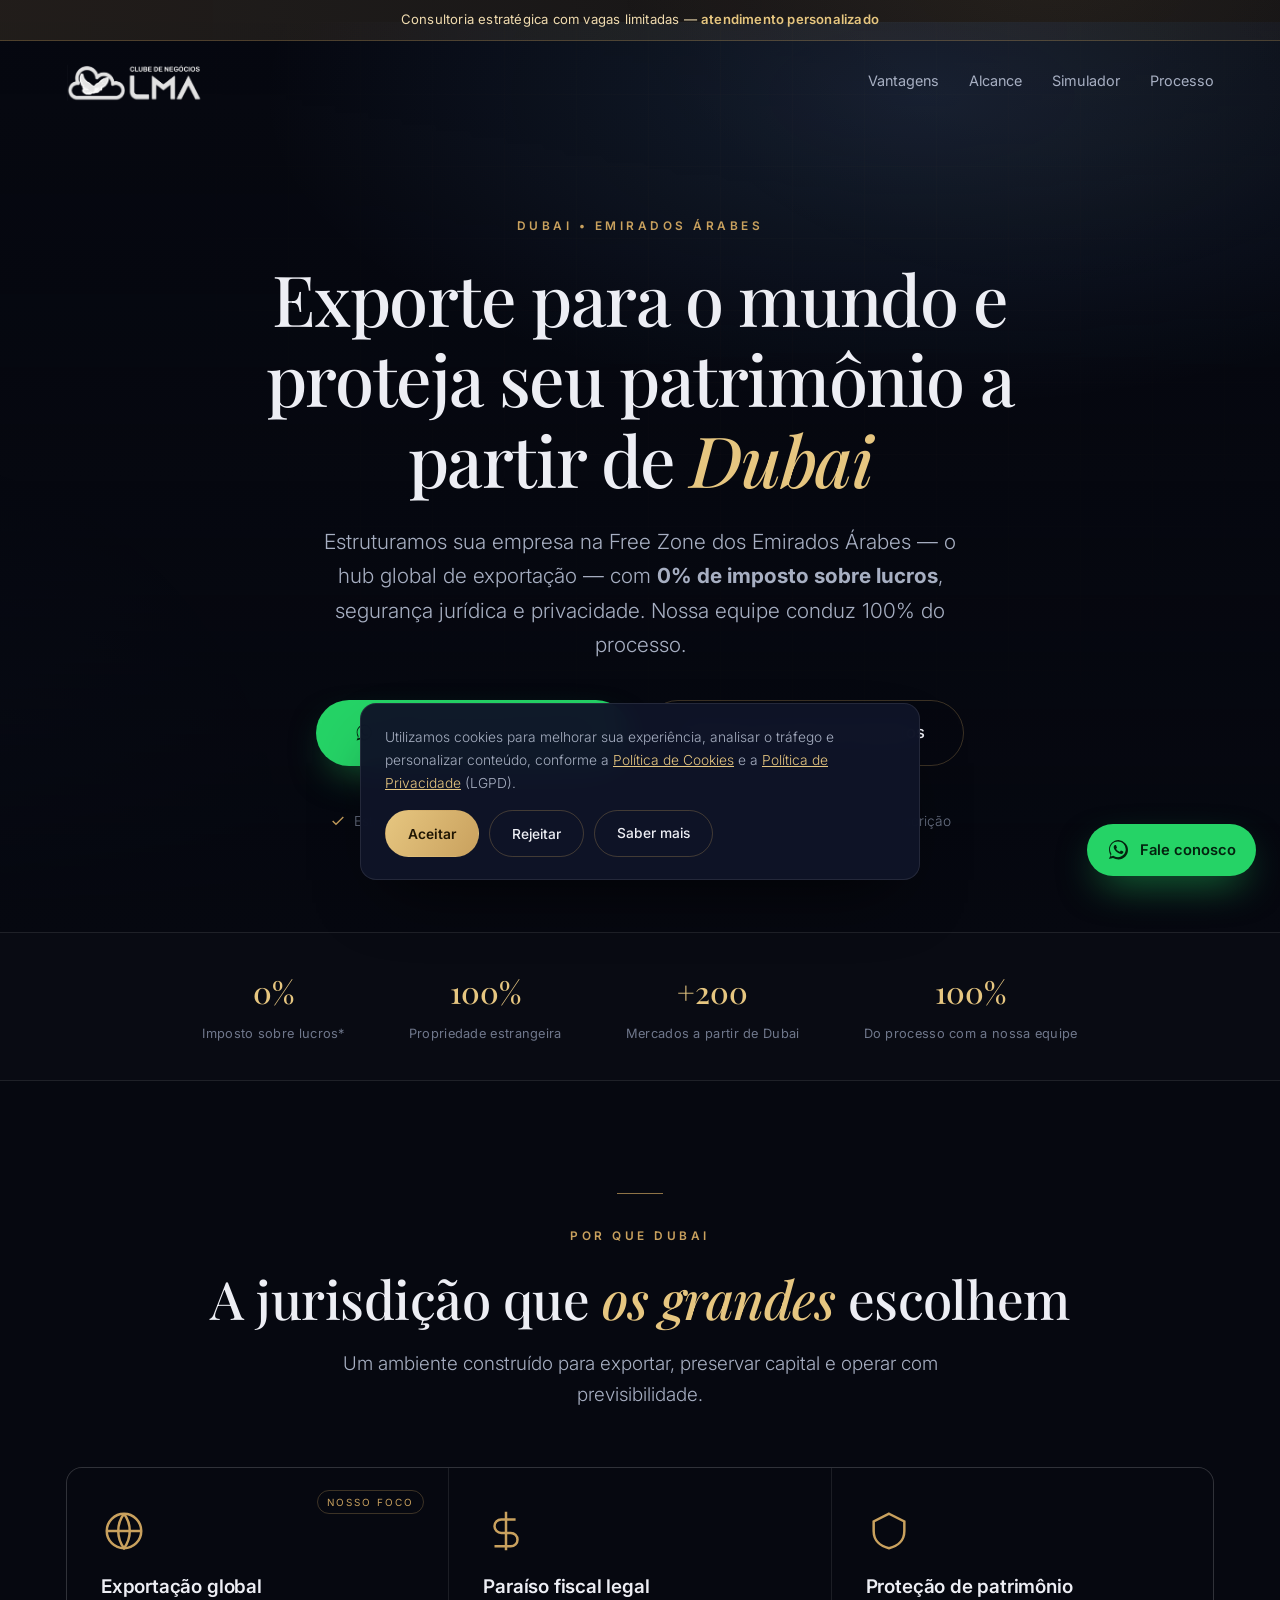
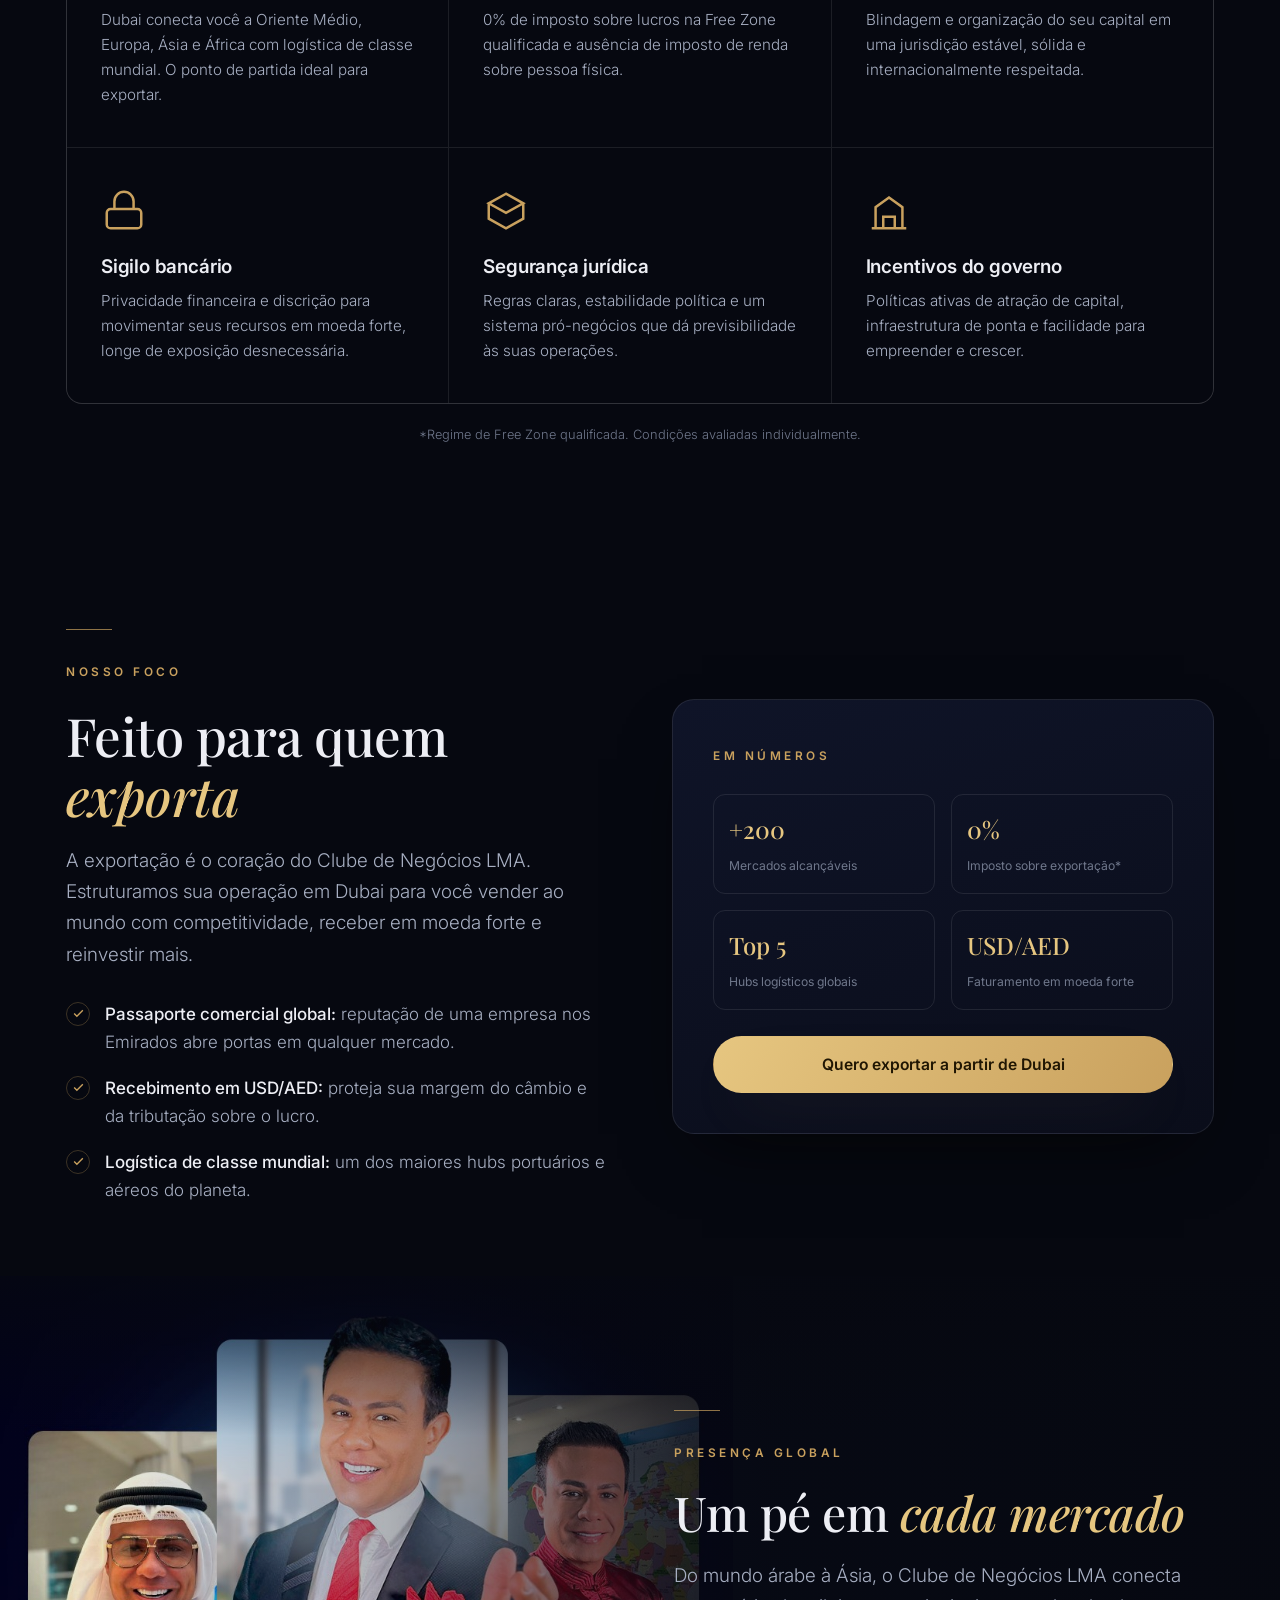
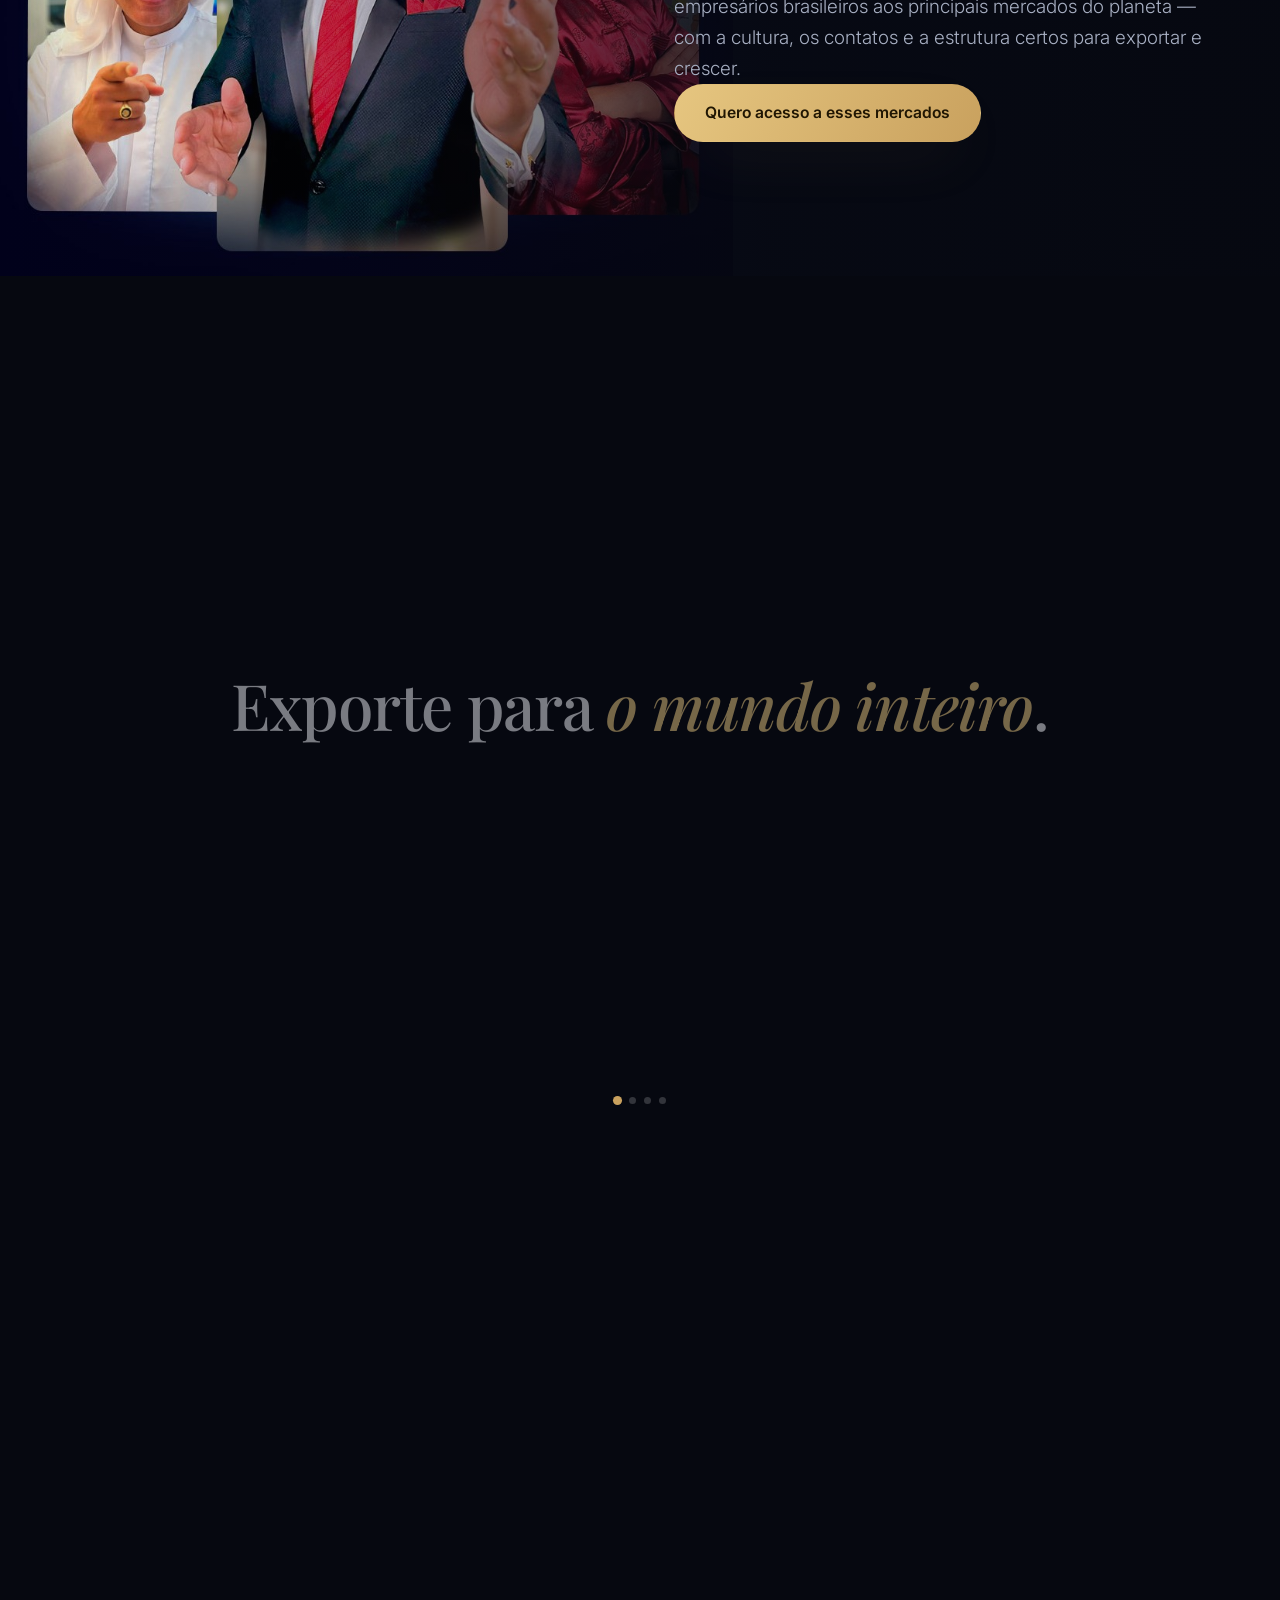
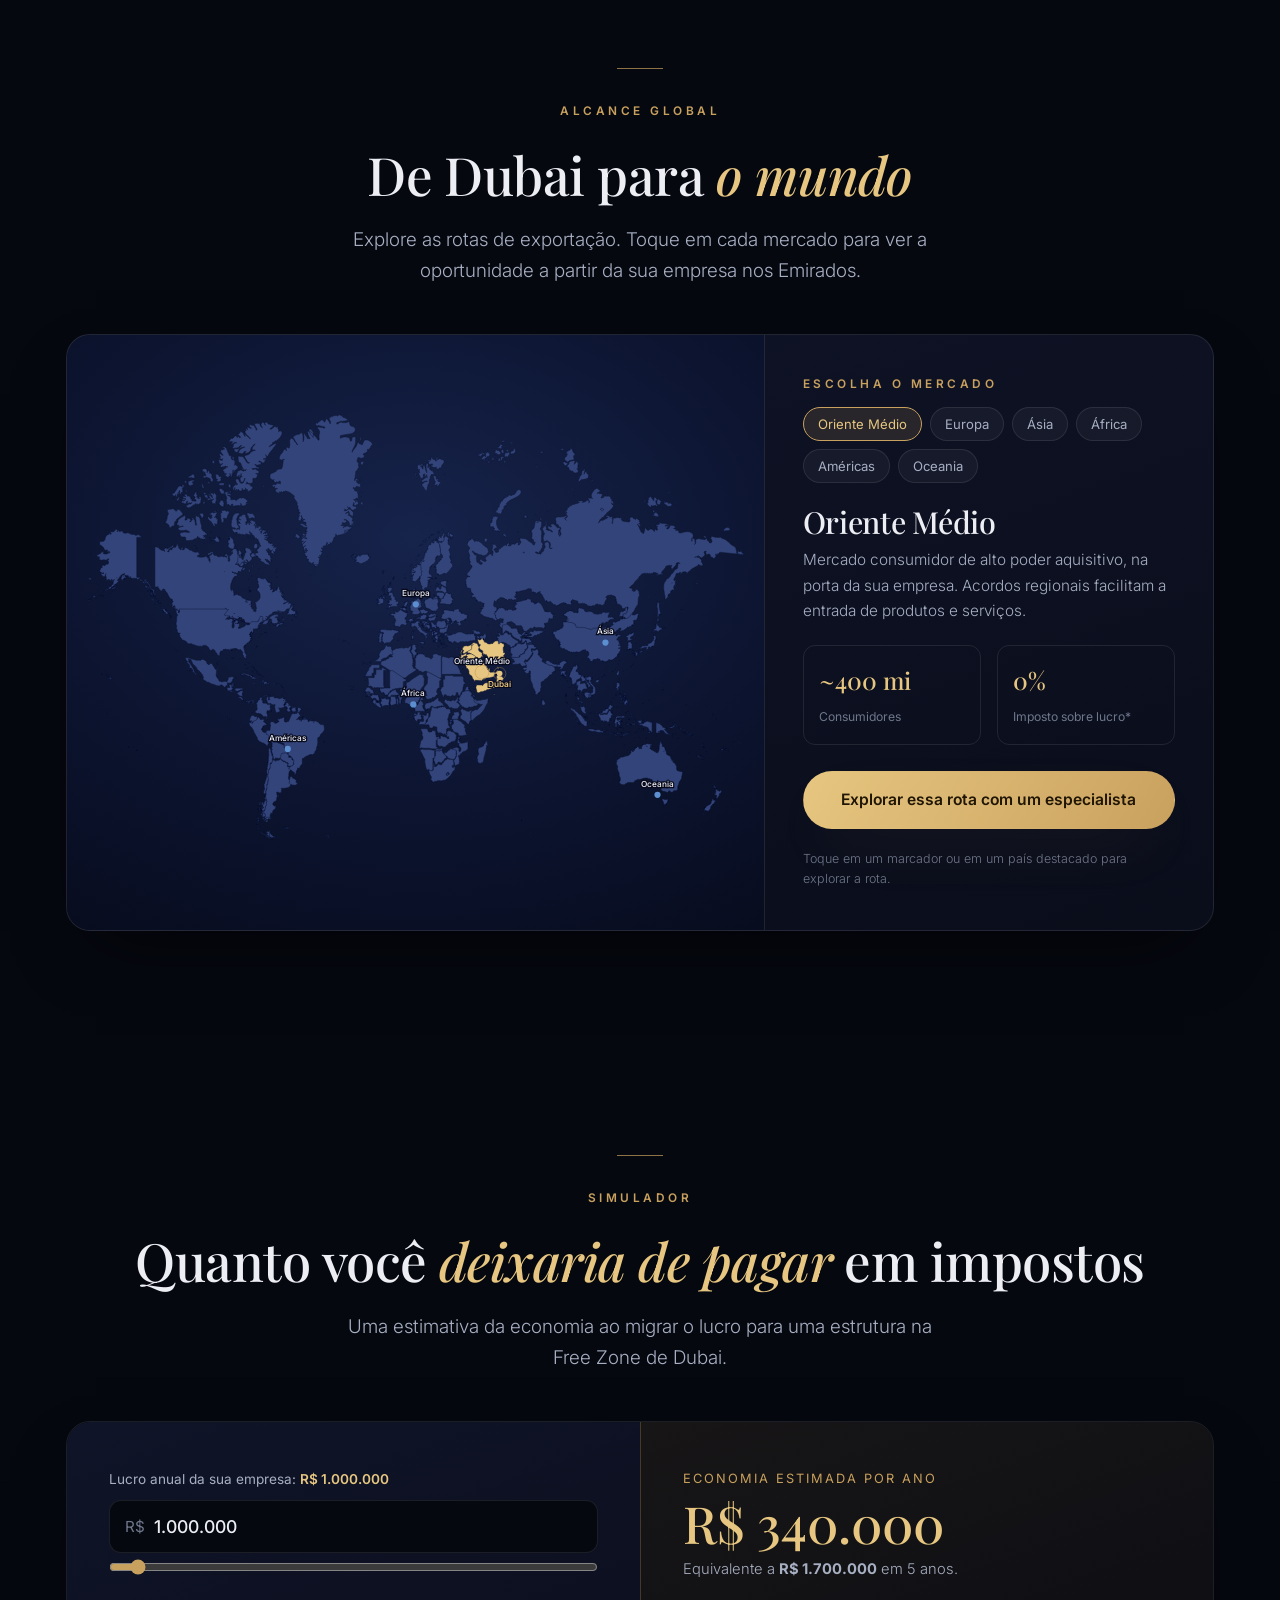
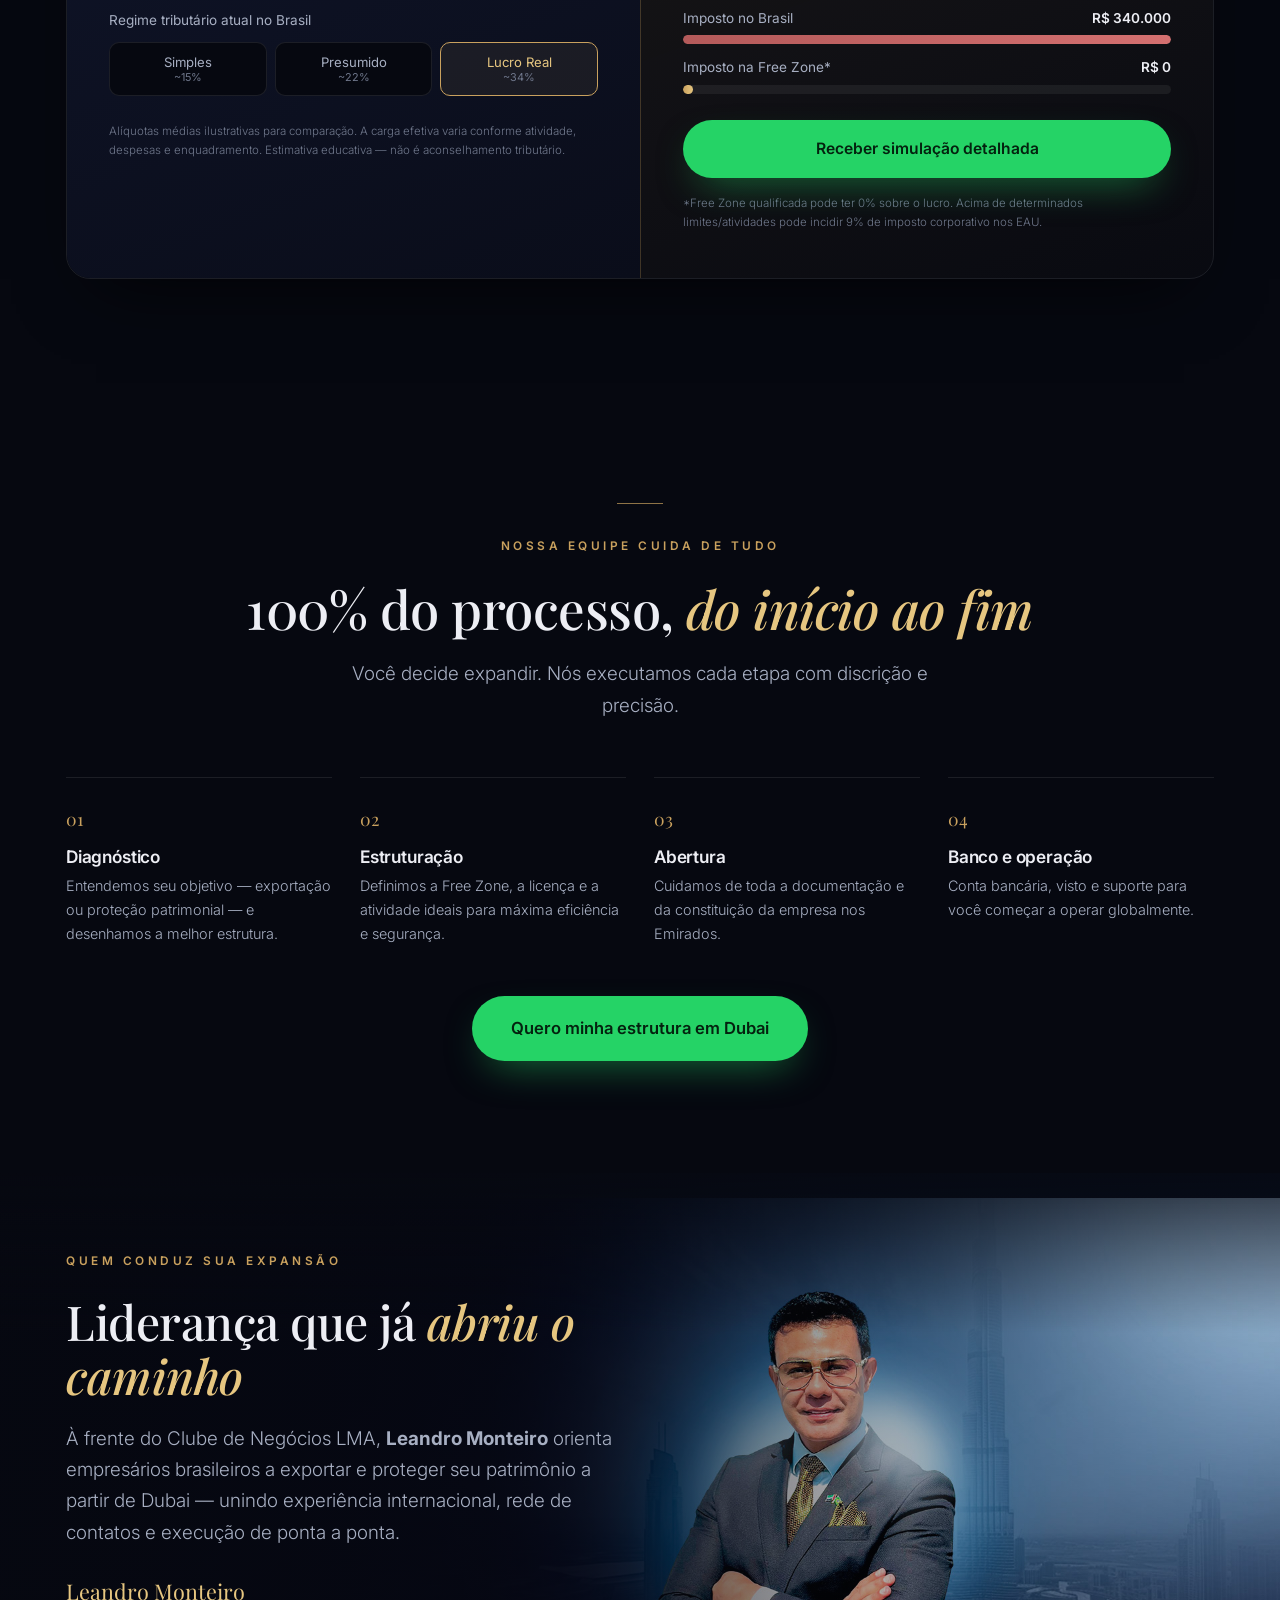
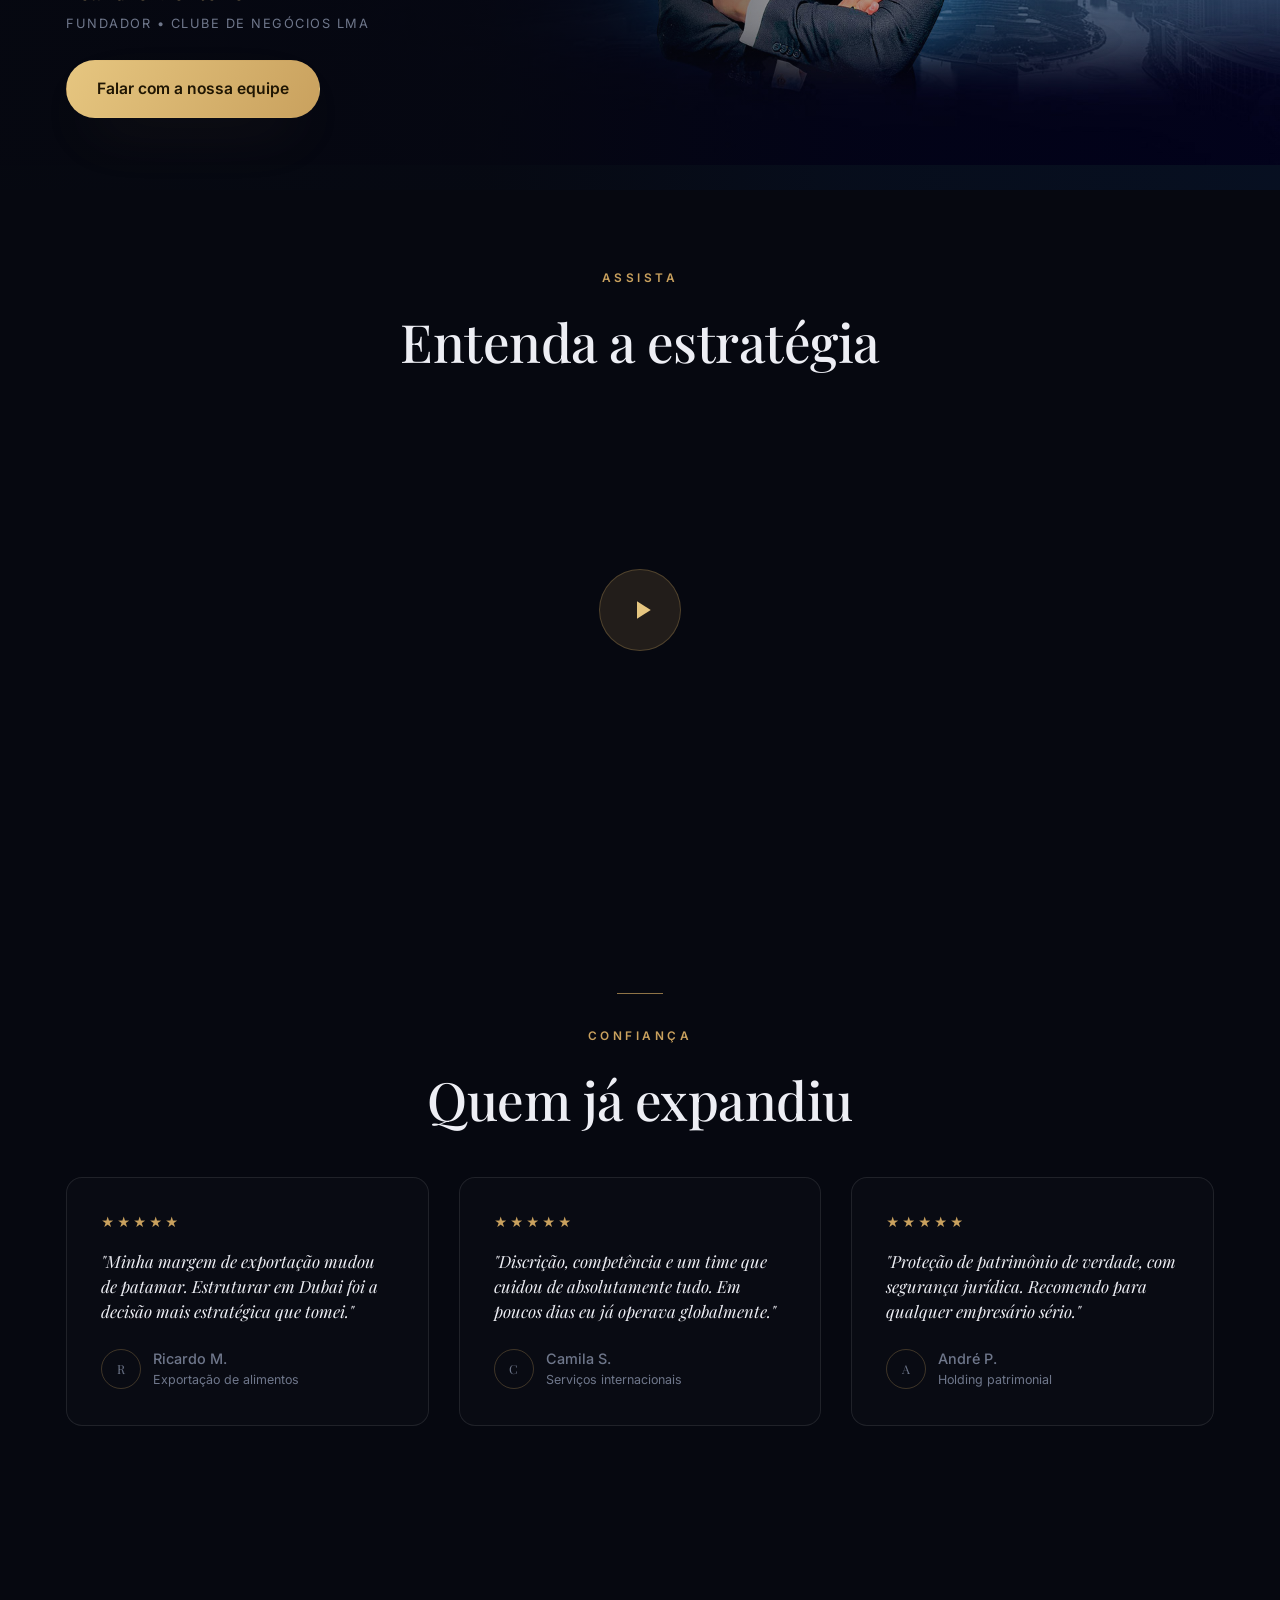
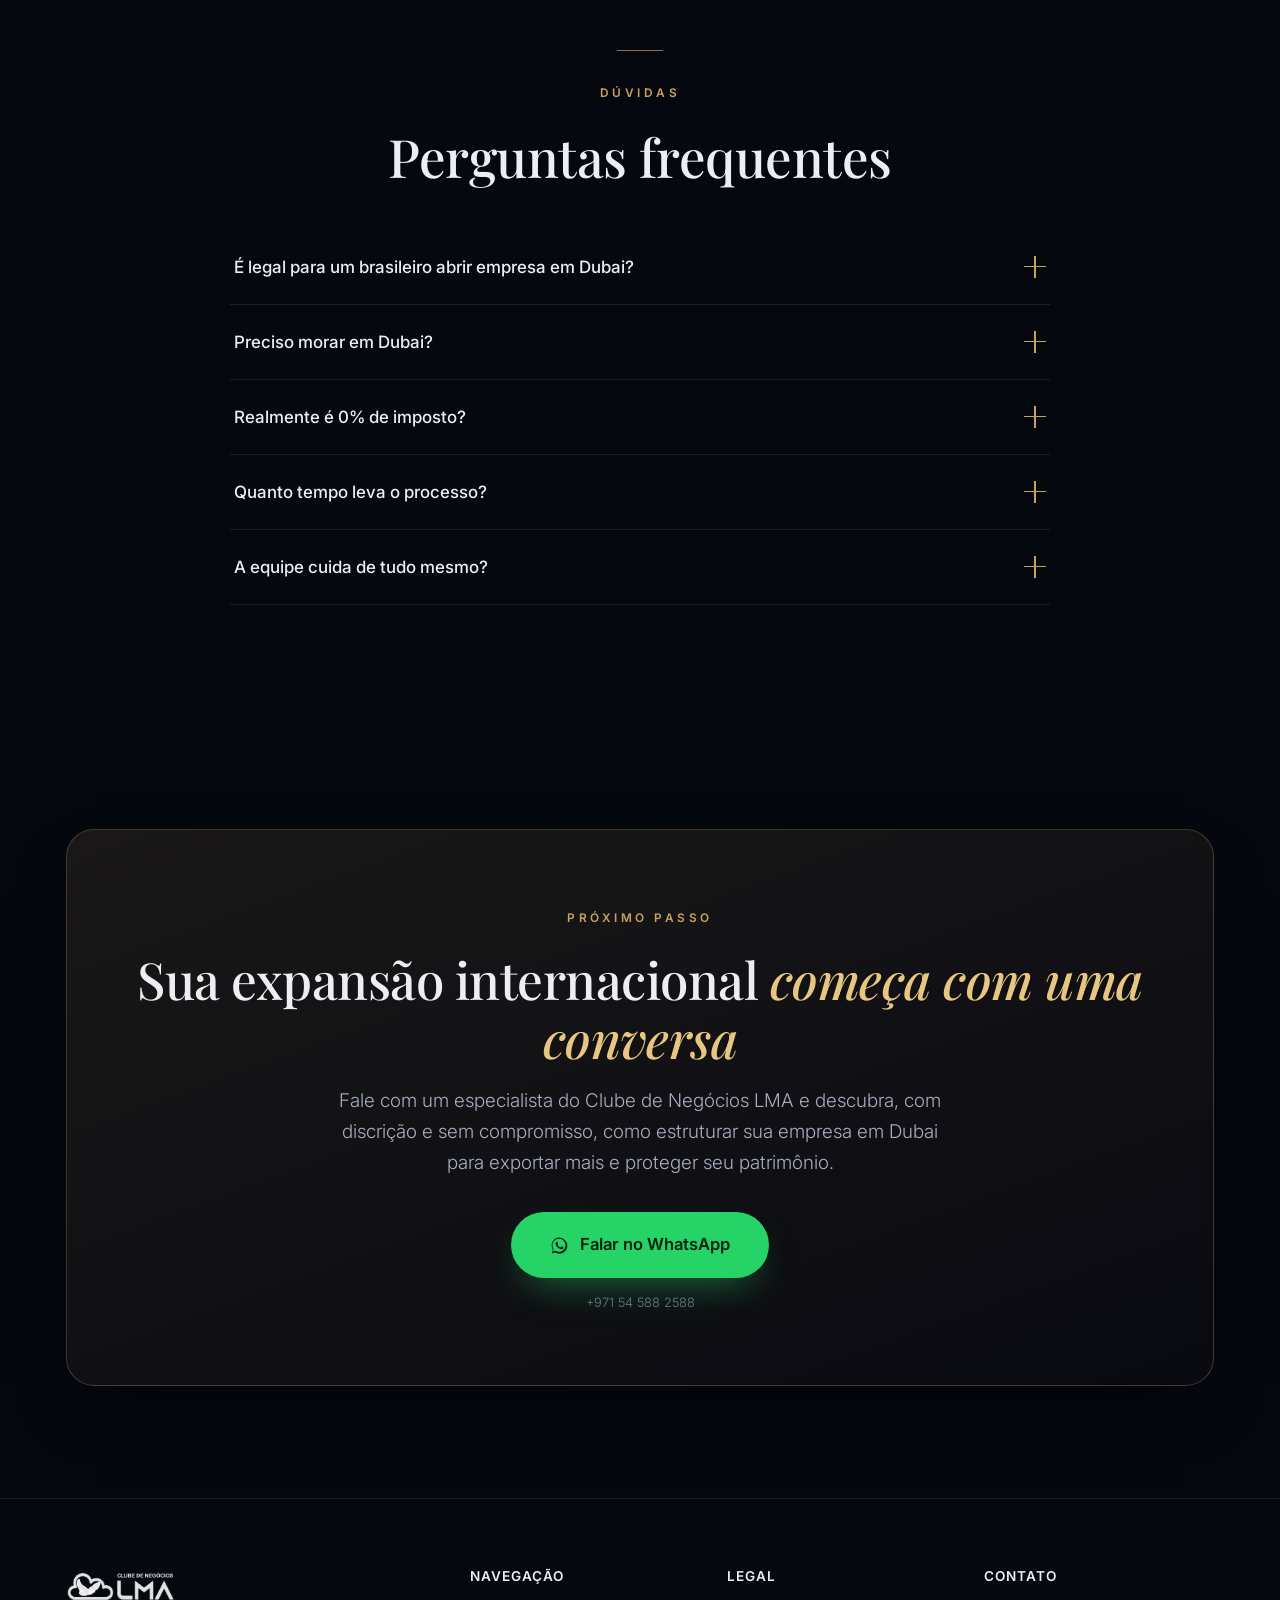
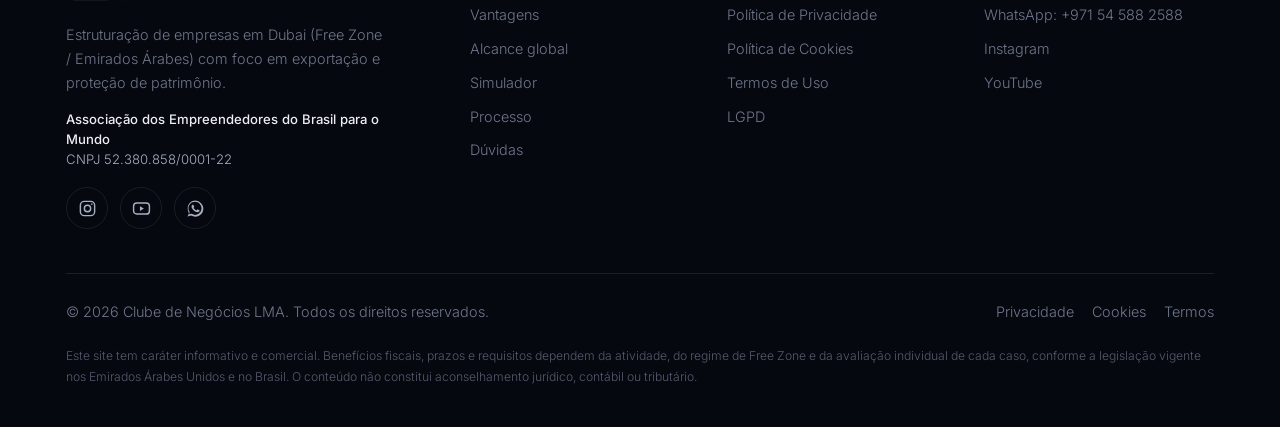
==== commit 33d9e98e: "SEO: corrige dominio placeholder (clubelma.com.br -> abrasuaempresaemdubai.com) em canonical/OG/JSON" ====
--- a/index.html
+++ b/index.html
@@ -10,7 +10,7 @@
 <meta name="keywords" content="abrir empresa em Dubai, empresa Free Zone Emirados, exportação Dubai, proteção de patrimônio, paraíso fiscal, 0% de imposto Dubai, sigilo bancário, offshore Emirados, Clube de Negócios LMA">
 <meta name="author" content="Clube de Negócios LMA">
 <meta name="robots" content="index, follow">
-<link rel="canonical" href="https://clubelma.com.br/">
+<link rel="canonical" href="https://abrasuaempresaemdubai.com/">
 <meta name="theme-color" content="#060810">
 
 <!-- Open Graph -->
@@ -19,14 +19,14 @@
 <meta property="og:site_name" content="Clube de Negócios LMA">
 <meta property="og:title" content="Abrir Empresa em Dubai | Exportação e Proteção de Patrimônio">
 <meta property="og:description" content="Exporte ao mundo a partir de Dubai e proteja seu patrimônio: 0% de imposto sobre lucros, sigilo bancário e segurança jurídica. Nossa equipe cuida de 100% do processo.">
-<meta property="og:url" content="https://clubelma.com.br/">
-<meta property="og:image" content="https://clubelma.com.br/assets/og-image.jpg">
+<meta property="og:url" content="https://abrasuaempresaemdubai.com/">
+<meta property="og:image" content="https://abrasuaempresaemdubai.com/assets/og-image.jpg">
 
 <!-- Twitter -->
 <meta name="twitter:card" content="summary_large_image">
 <meta name="twitter:title" content="Abrir Empresa em Dubai | Clube de Negócios LMA">
 <meta name="twitter:description" content="Exportação e proteção de patrimônio a partir dos Emirados Árabes. 0% de imposto sobre lucros.">
-<meta name="twitter:image" content="https://clubelma.com.br/assets/og-image.jpg">
+<meta name="twitter:image" content="https://abrasuaempresaemdubai.com/assets/og-image.jpg">
 
 <link rel="icon" href="assets/favicon-logo.svg">
 <link rel="apple-touch-icon" href="assets/favicon-logo.svg">
@@ -46,8 +46,8 @@
   "taxID": "52.380.858/0001-22",
   "description": "Consultoria para abertura de empresa em Dubai (Free Zone) com foco em exportação e proteção de patrimônio.",
   "areaServed": ["BR", "AE"],
-  "url": "https://clubelma.com.br/",
-  "logo": "https://clubelma.com.br/assets/logo-white.png",
+  "url": "https://abrasuaempresaemdubai.com/",
+  "logo": "https://abrasuaempresaemdubai.com/assets/logo-white.png",
   "telephone": "+971545882588",
   "sameAs": [
     "https://www.instagram.com/eusouleandromonteiro/",
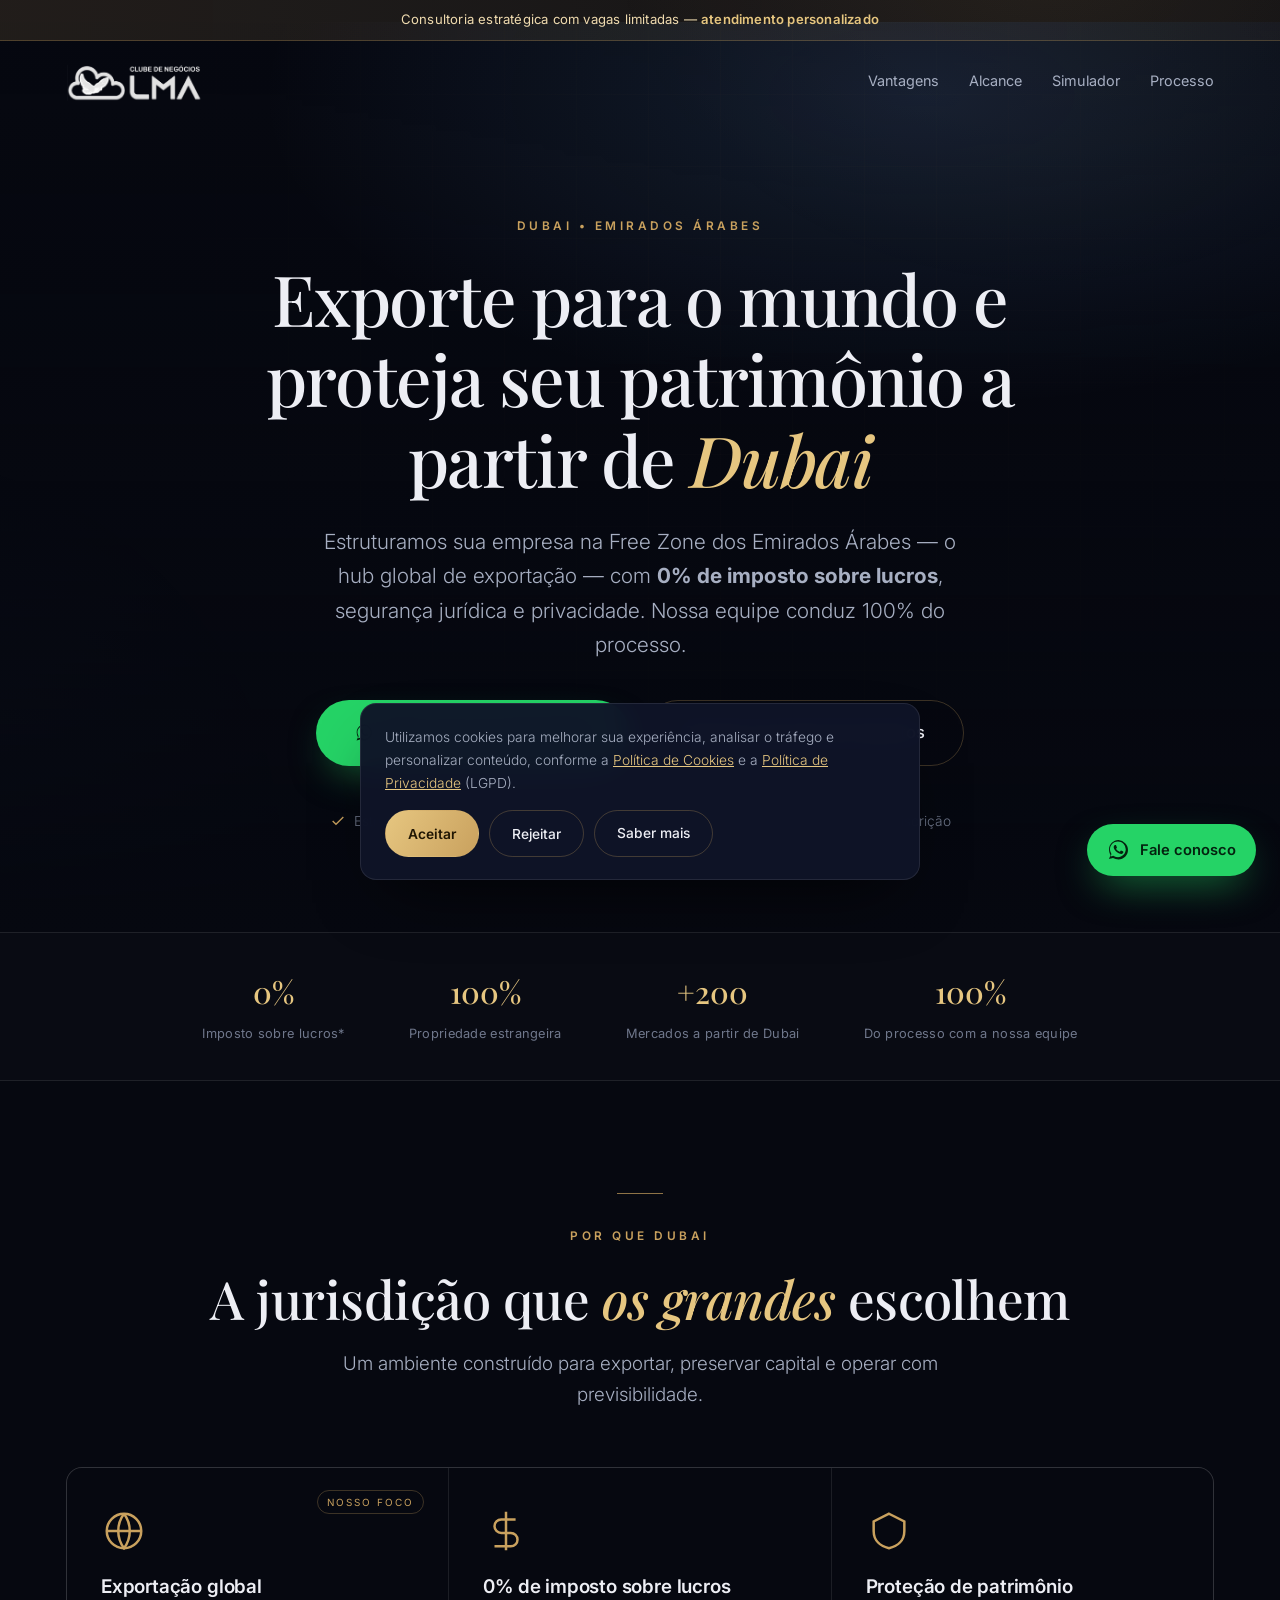
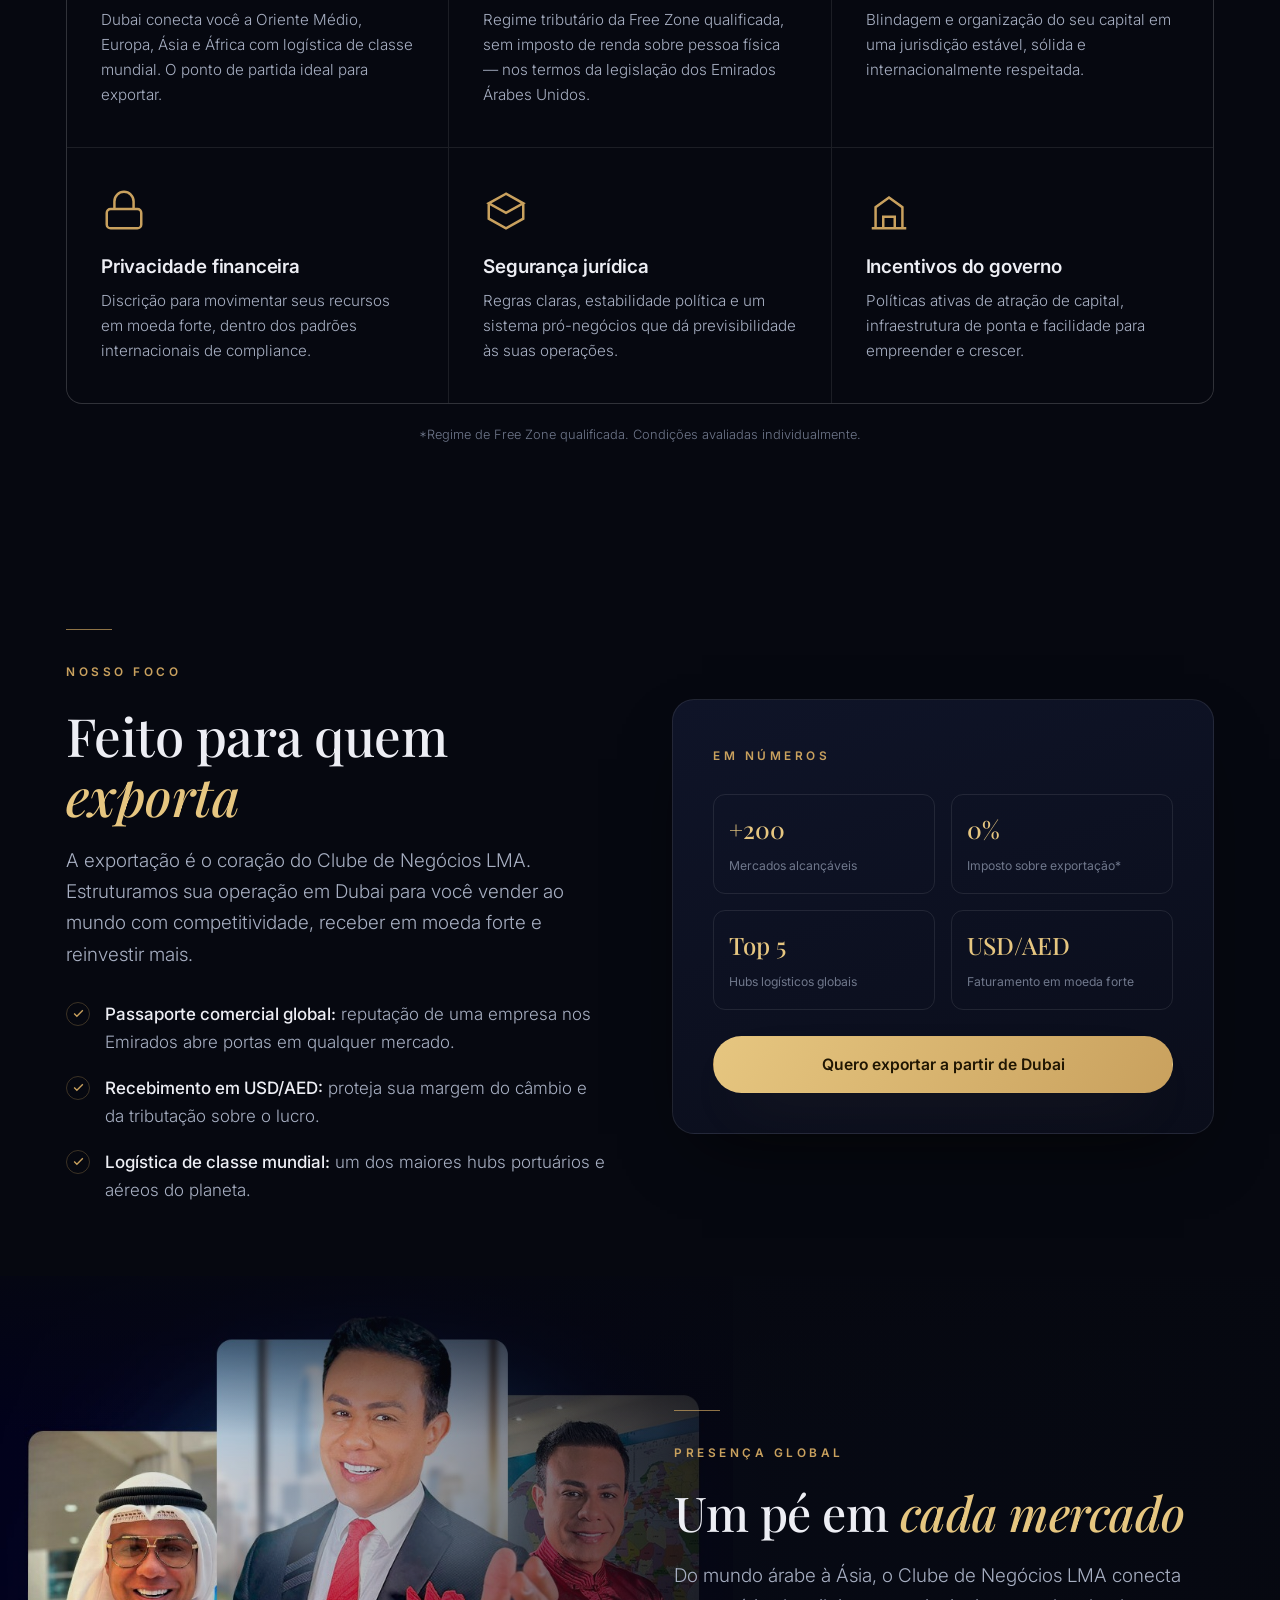
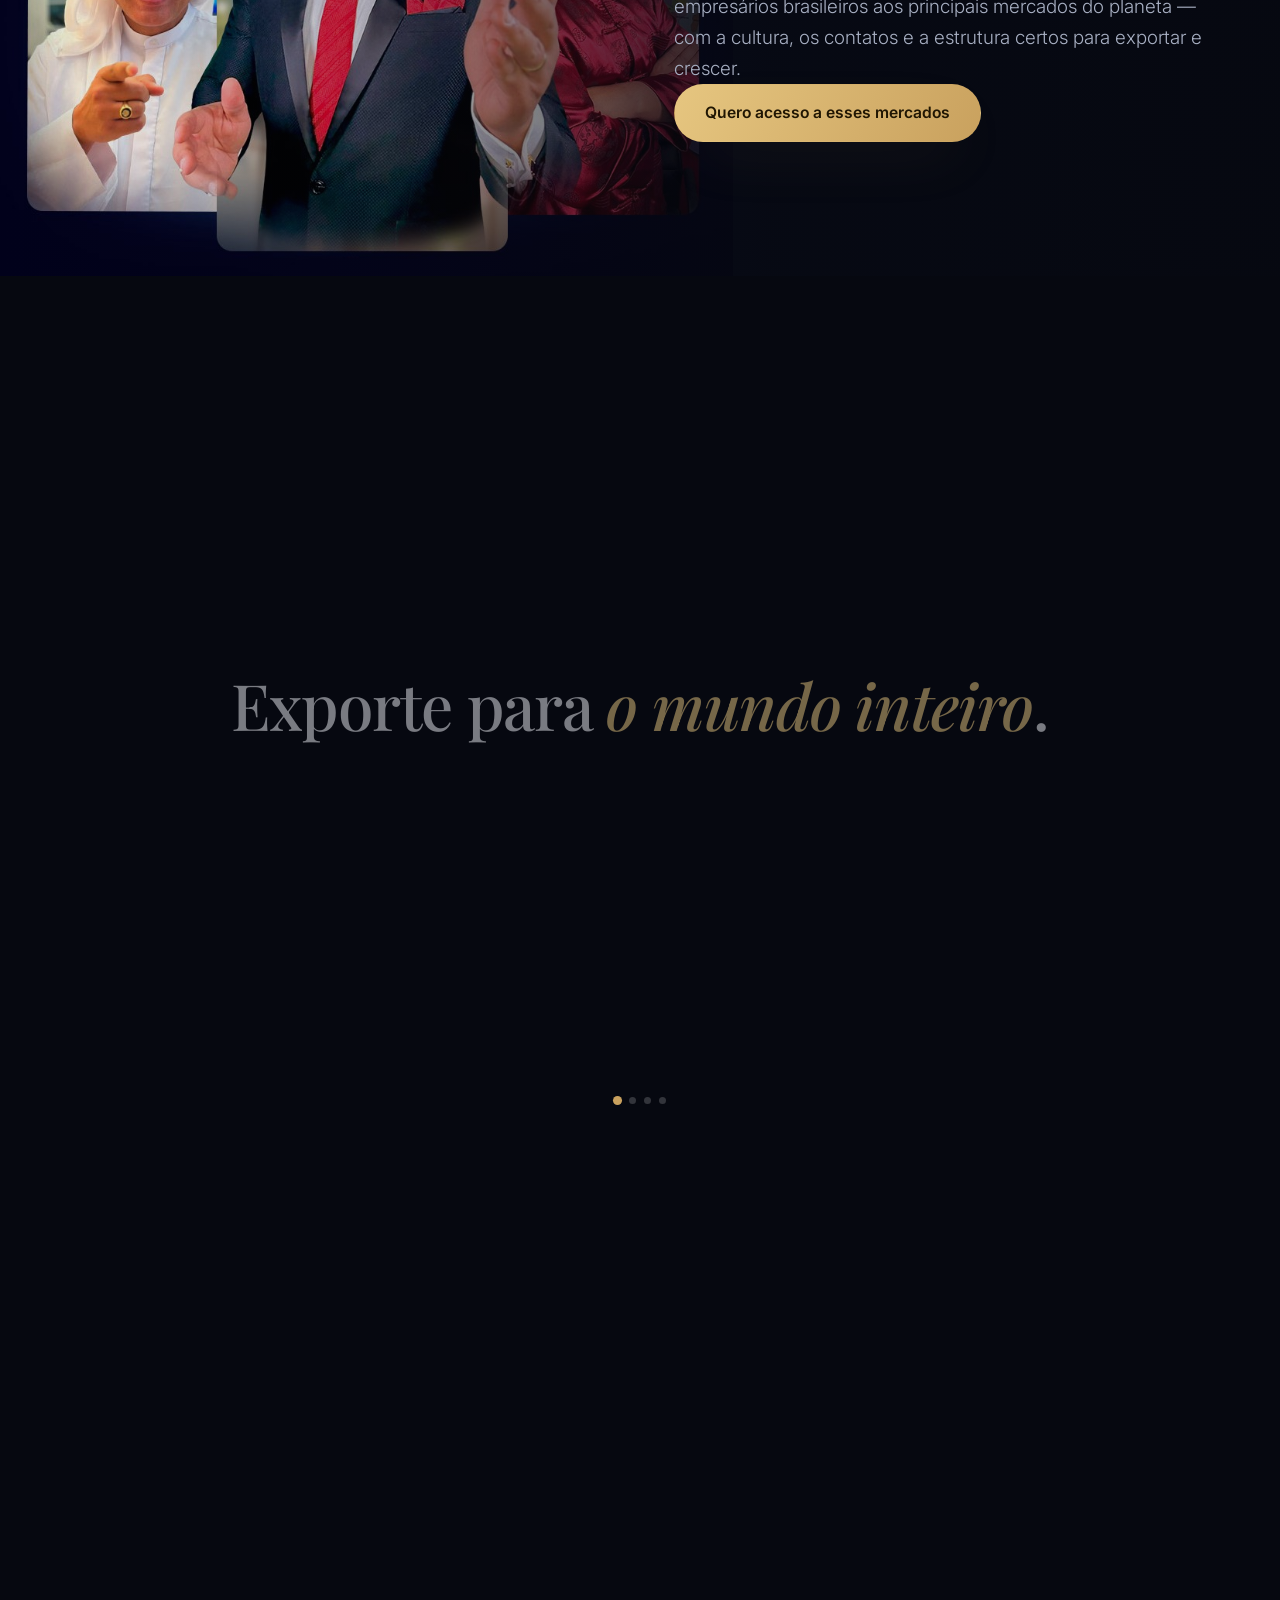
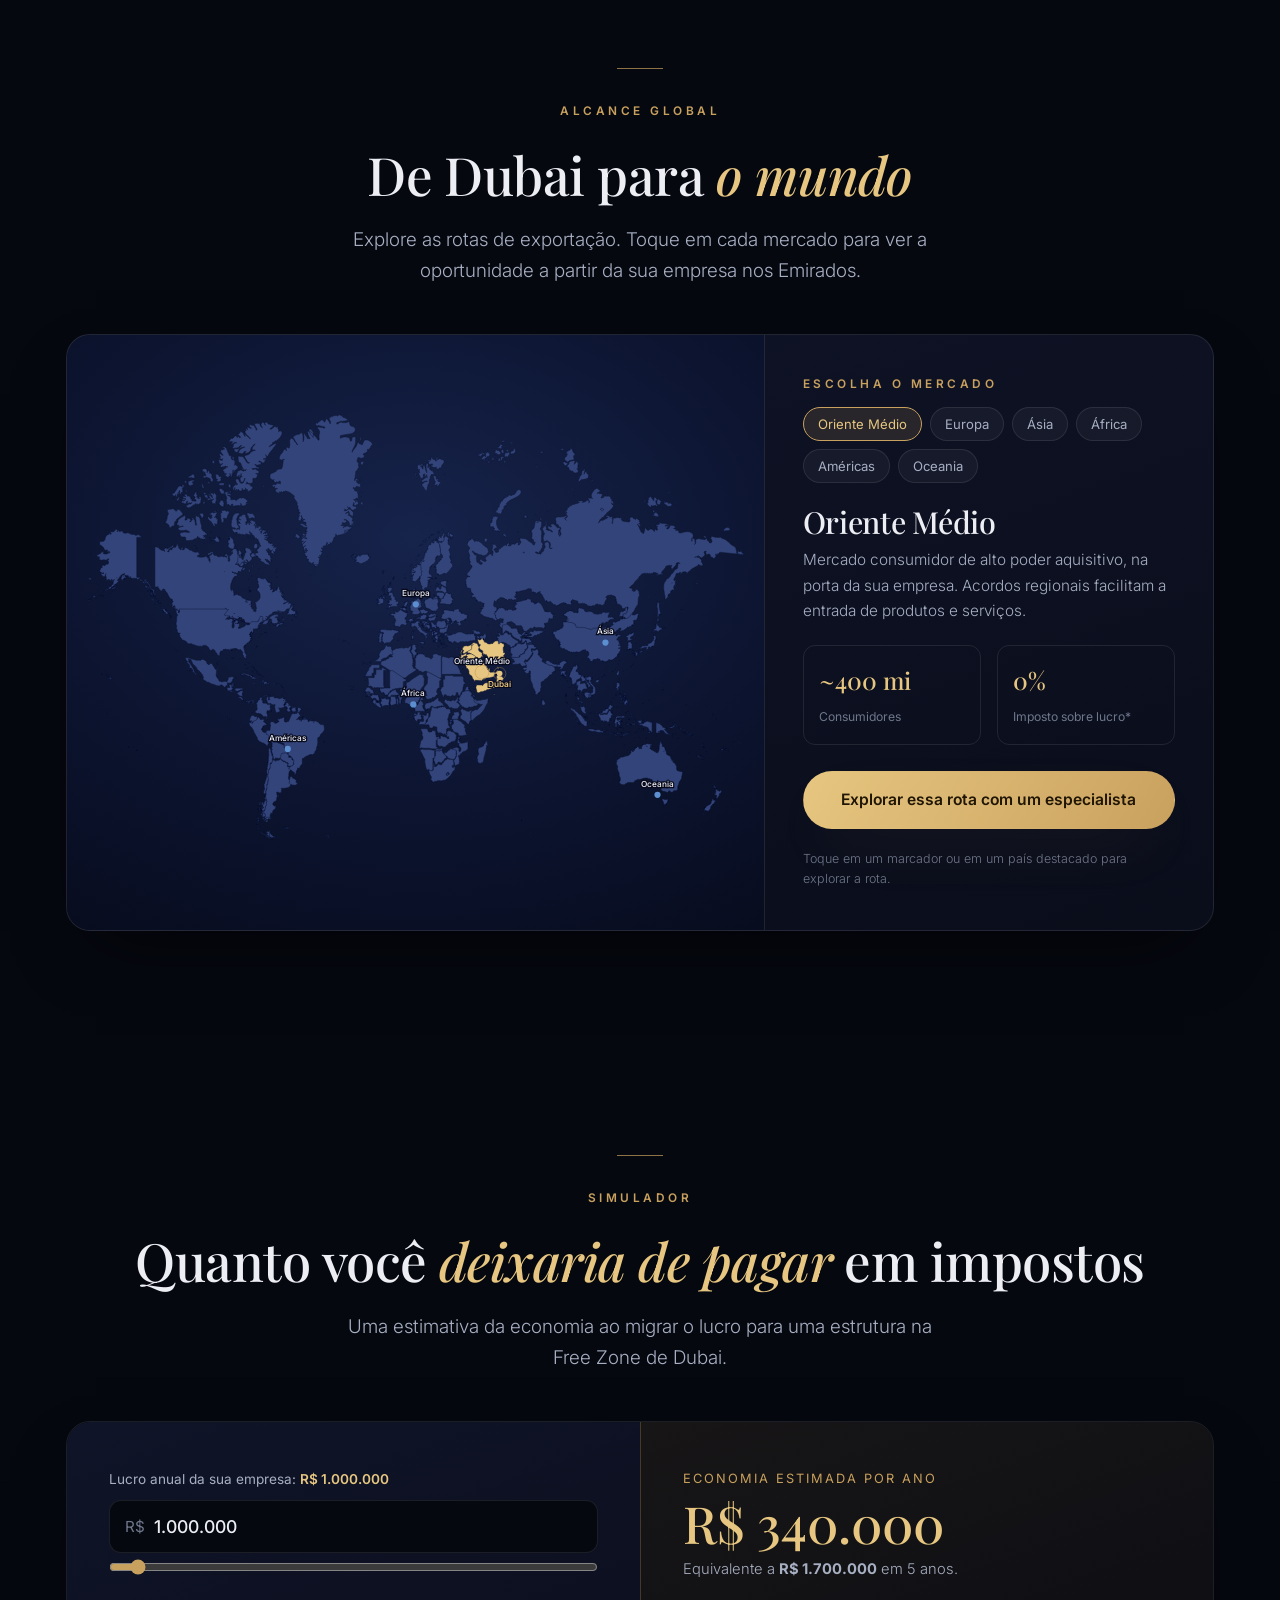
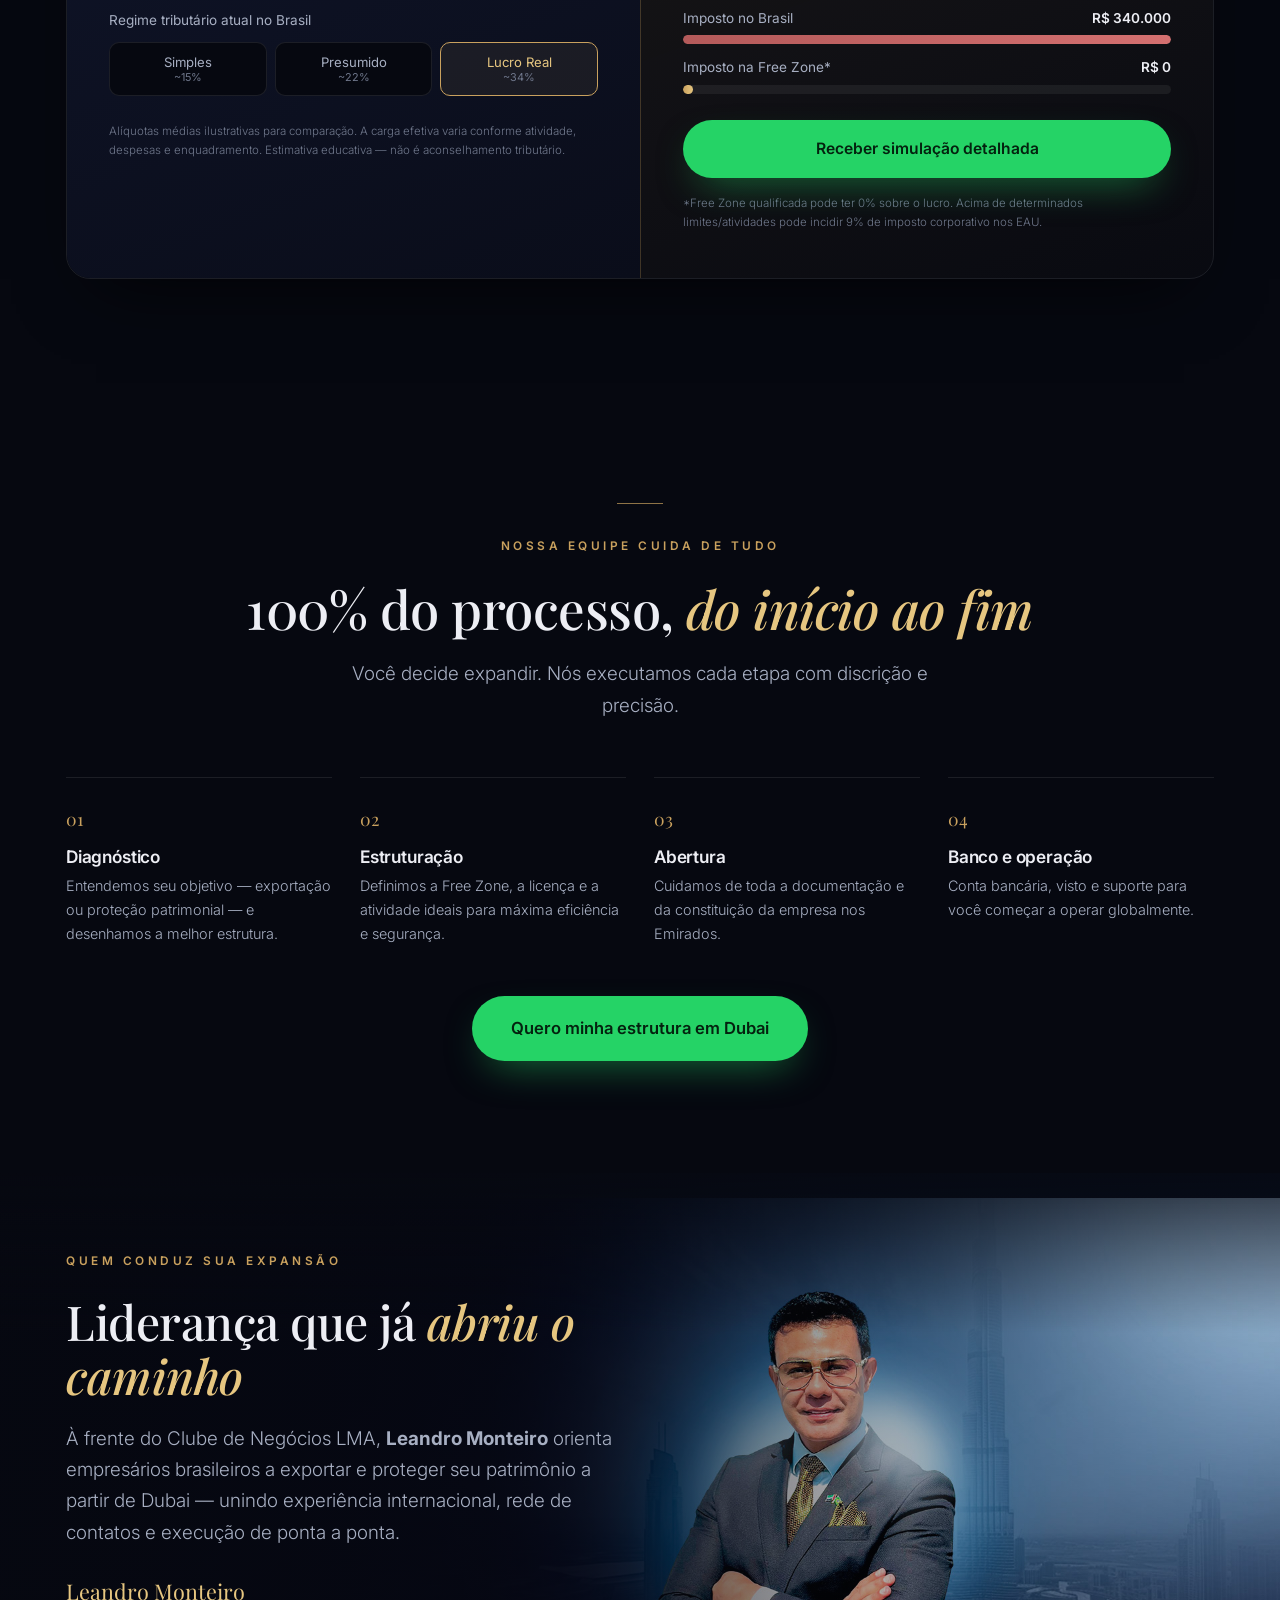
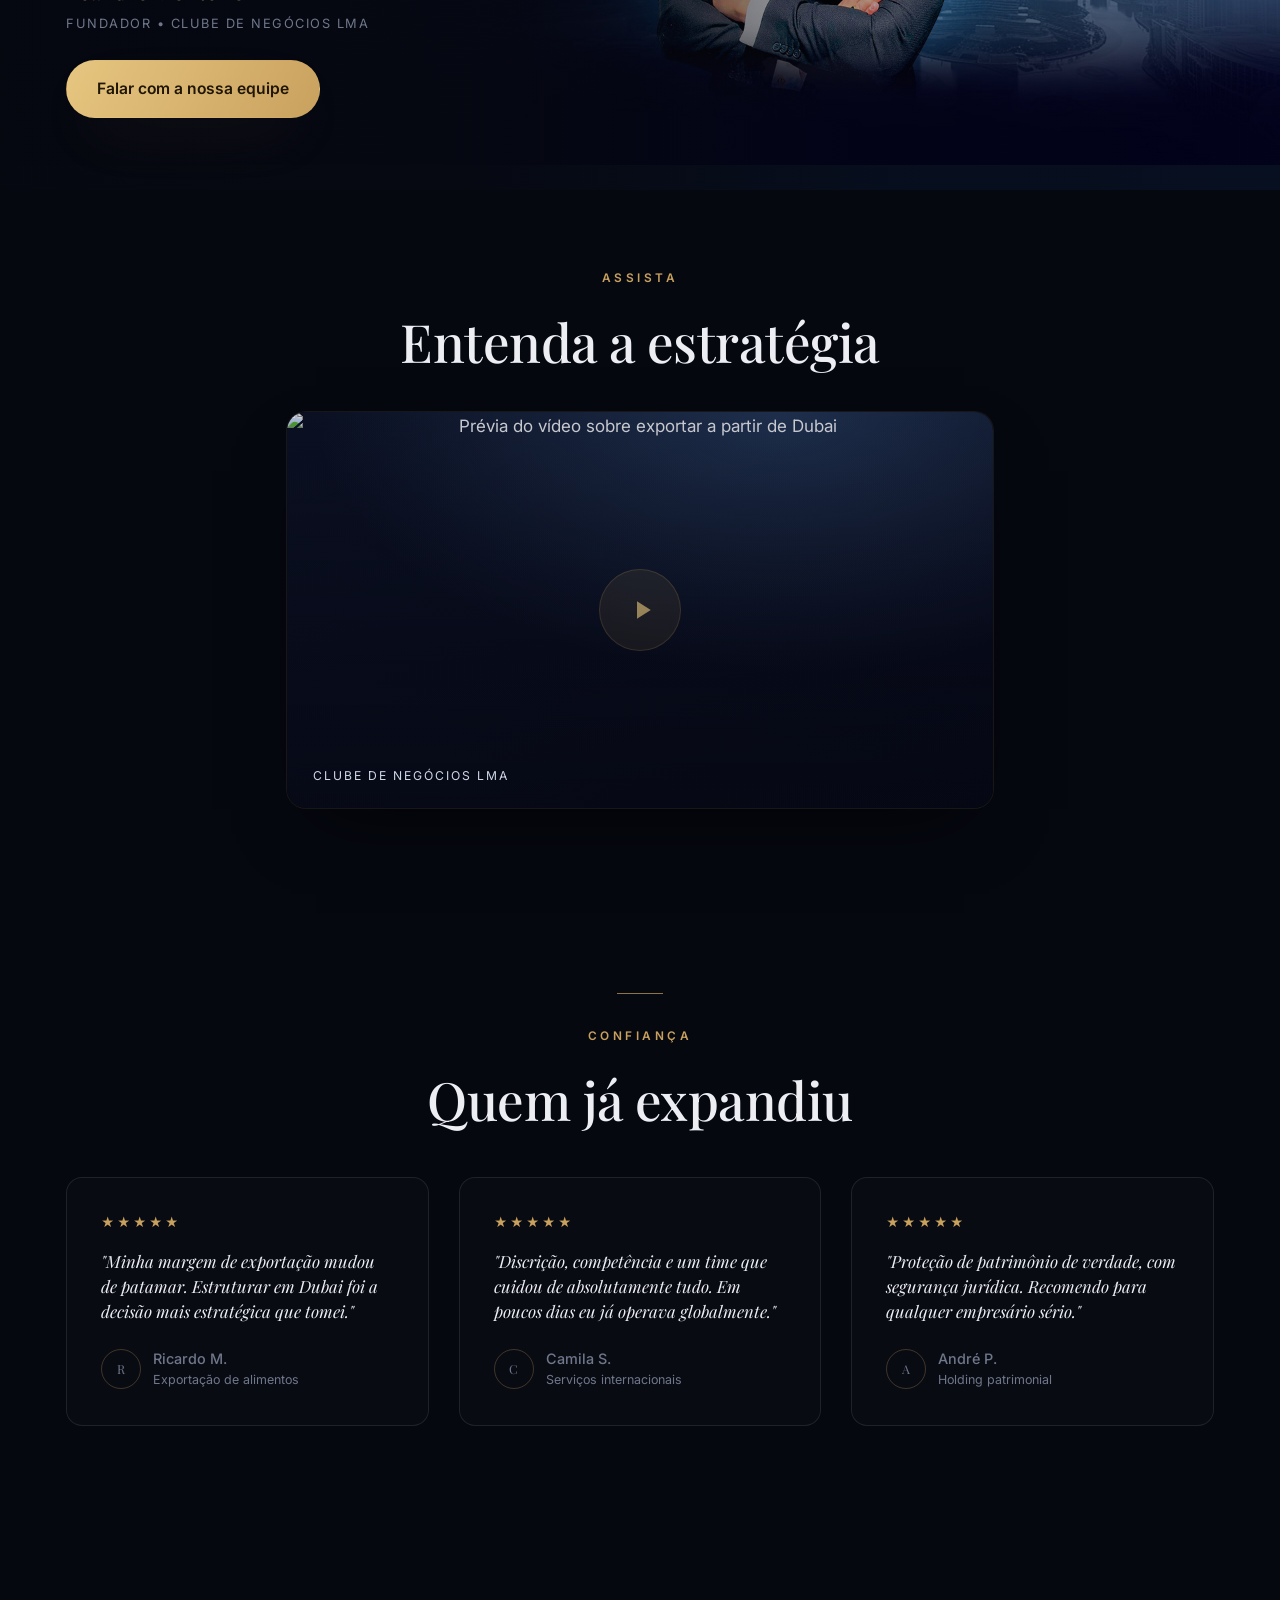
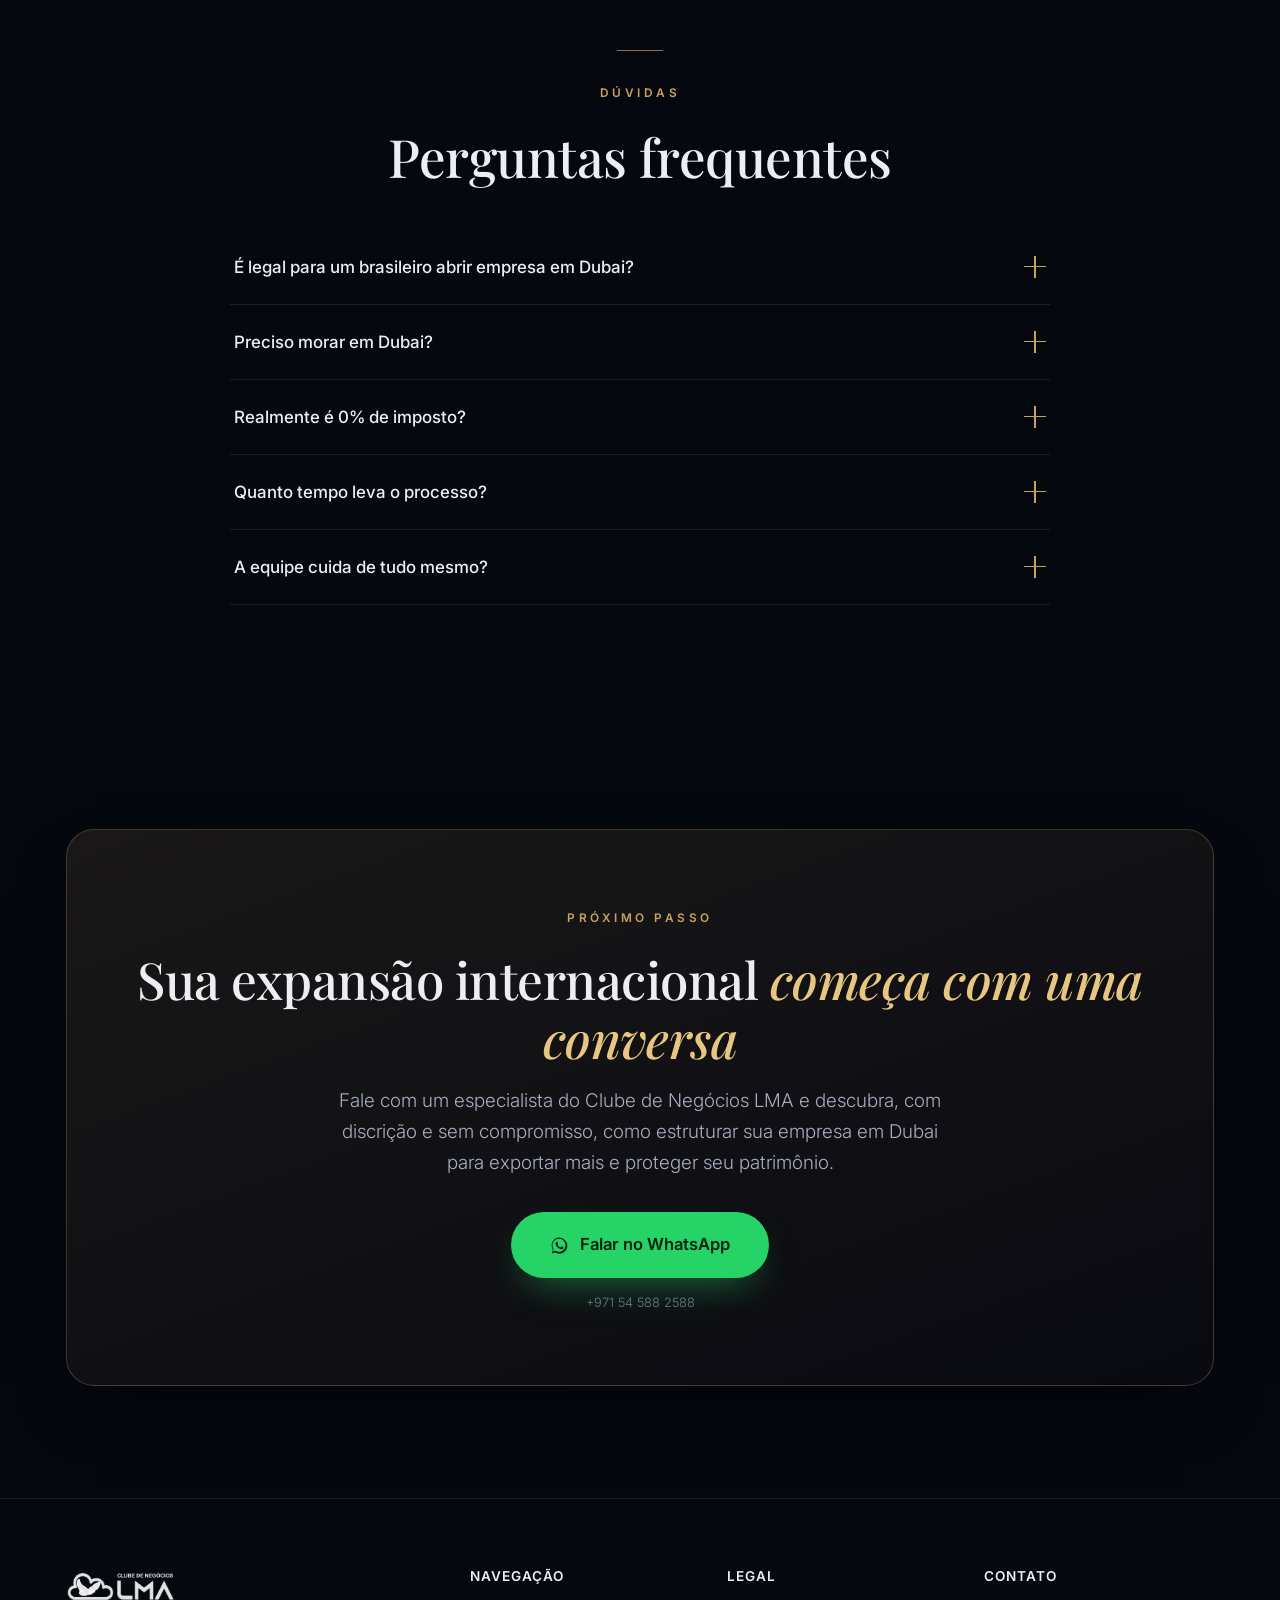
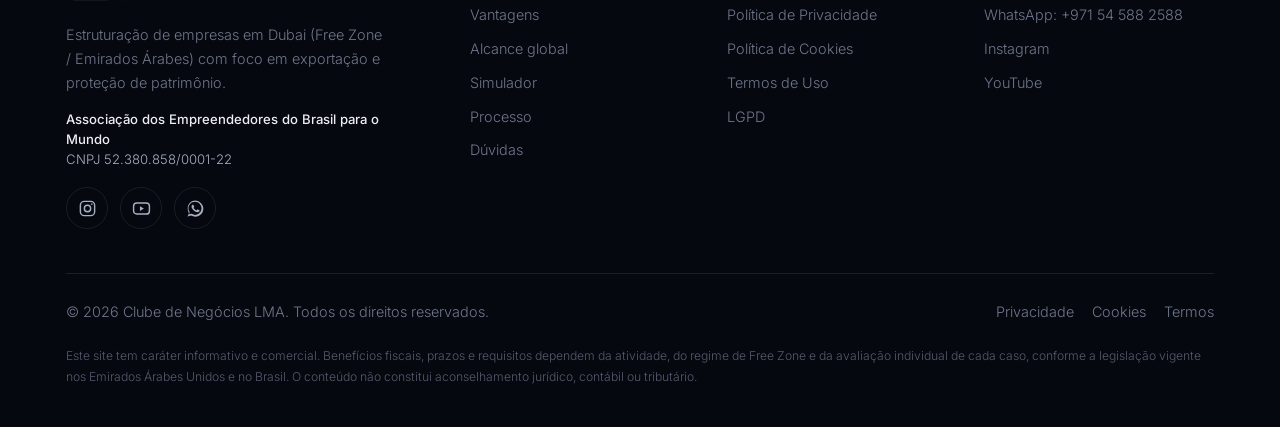
==== commit 1d741f97: "Comprime videos (58% menor, sem perda perceptivel), revisa copy p/ politicas de anuncio (remove 'par" ====
--- a/index.html
+++ b/index.html
@@ -6,8 +6,8 @@
 
 <!-- ===================== SEO ===================== -->
 <title>Abrir Empresa em Dubai | Exportação e Proteção de Patrimônio — Clube de Negócios LMA</title>
-<meta name="description" content="Abra sua empresa em Dubai (Free Zone / Emirados Árabes) para exportar ao mundo e proteger seu patrimônio: 0% de imposto sobre lucros, sigilo bancário, segurança jurídica e incentivos do governo. Nossa equipe cuida de 100% do processo. Fale com o Clube de Negócios LMA.">
-<meta name="keywords" content="abrir empresa em Dubai, empresa Free Zone Emirados, exportação Dubai, proteção de patrimônio, paraíso fiscal, 0% de imposto Dubai, sigilo bancário, offshore Emirados, Clube de Negócios LMA">
+<meta name="description" content="Abra sua empresa em Dubai (Free Zone / Emirados Árabes) para exportar ao mundo e proteger seu patrimônio: 0% de imposto sobre lucros, privacidade financeira, segurança jurídica e incentivos do governo. Nossa equipe cuida de 100% do processo. Fale com o Clube de Negócios LMA.">
+<meta name="keywords" content="abrir empresa em Dubai, empresa Free Zone Emirados, exportação Dubai, proteção de patrimônio, 0% de imposto Dubai, planejamento tributário internacional, expansão internacional, Clube de Negócios LMA">
 <meta name="author" content="Clube de Negócios LMA">
 <meta name="robots" content="index, follow">
 <link rel="canonical" href="https://abrasuaempresaemdubai.com/">
@@ -18,7 +18,7 @@
 <meta property="og:locale" content="pt_BR">
 <meta property="og:site_name" content="Clube de Negócios LMA">
 <meta property="og:title" content="Abrir Empresa em Dubai | Exportação e Proteção de Patrimônio">
-<meta property="og:description" content="Exporte ao mundo a partir de Dubai e proteja seu patrimônio: 0% de imposto sobre lucros, sigilo bancário e segurança jurídica. Nossa equipe cuida de 100% do processo.">
+<meta property="og:description" content="Exporte ao mundo a partir de Dubai e proteja seu patrimônio: 0% de imposto sobre lucros, privacidade financeira e segurança jurídica. Nossa equipe cuida de 100% do processo.">
 <meta property="og:url" content="https://abrasuaempresaemdubai.com/">
 <meta property="og:image" content="https://abrasuaempresaemdubai.com/assets/og-image.jpg">
 
@@ -34,7 +34,7 @@
 <link rel="preconnect" href="https://fonts.googleapis.com">
 <link rel="preconnect" href="https://fonts.gstatic.com" crossorigin>
 <link href="https://fonts.googleapis.com/css2?family=Inter:wght@300;400;500;600&family=Playfair+Display:ital,wght@0,500;0,600;1,400;1,500&display=swap" rel="stylesheet">
-<link rel="stylesheet" href="styles.css?v=13">
+<link rel="stylesheet" href="styles.css?v=14">
 
 <!-- Structured data -->
 <script type="application/ld+json">
@@ -98,8 +98,8 @@
 <section class="hero">
   <div class="hero-bg">
     <video class="hero-video" id="heroVideo" autoplay muted loop playsinline preload="auto" aria-hidden="true" tabindex="-1"
-           data-mobile="assets/hero-bg-mobile.mp4?v=5">
-      <source src="assets/hero-bg.mp4?v=3" type="video/mp4">
+           data-mobile="assets/hero-bg-mobile.mp4?v=6">
+      <source src="assets/hero-bg.mp4?v=4" type="video/mp4">
     </video>
   </div>
   <div class="hero-lines"></div>
@@ -149,8 +149,8 @@
       </article>
       <article class="pillar">
         <div class="p-ico"><svg viewBox="0 0 24 24" fill="none" stroke="currentColor"><path d="M12 2v20M17 6H9.5a3.5 3.5 0 0 0 0 7h5a3.5 3.5 0 0 1 0 7H6"/></svg></div>
-        <h3>Paraíso fiscal legal</h3>
-        <p>0% de imposto sobre lucros na Free Zone qualificada e ausência de imposto de renda sobre pessoa física.</p>
+        <h3>0% de imposto sobre lucros</h3>
+        <p>Regime tributário da Free Zone qualificada, sem imposto de renda sobre pessoa física — nos termos da legislação dos Emirados Árabes Unidos.</p>
       </article>
       <article class="pillar">
         <div class="p-ico"><svg viewBox="0 0 24 24" fill="none" stroke="currentColor"><path d="M12 3l8 4v5c0 5-3.5 8-8 9-4.5-1-8-4-8-9V7z"/></svg></div>
@@ -159,8 +159,8 @@
       </article>
       <article class="pillar">
         <div class="p-ico"><svg viewBox="0 0 24 24" fill="none" stroke="currentColor"><rect x="3" y="11" width="18" height="10" rx="2"/><path d="M7 11V7a5 5 0 0 1 10 0v4"/></svg></div>
-        <h3>Sigilo bancário</h3>
-        <p>Privacidade financeira e discrição para movimentar seus recursos em moeda forte, longe de exposição desnecessária.</p>
+        <h3>Privacidade financeira</h3>
+        <p>Discrição para movimentar seus recursos em moeda forte, dentro dos padrões internacionais de compliance.</p>
       </article>
       <article class="pillar">
         <div class="p-ico"><svg viewBox="0 0 24 24" fill="none" stroke="currentColor"><path d="M12 3 3 8l9 5 9-5-9-5zM3 8v8l9 5 9-5V8"/></svg></div>
@@ -208,7 +208,7 @@
 
 <!-- Expert / global presence -->
 <section class="expert" aria-label="Presença global">
-  <img class="expert-photo" src="assets/secao-expert.jpg?v=2" alt="Leandro Monteiro em diferentes mercados globais">
+  <img class="expert-photo" src="assets/secao-expert.jpg?v=2" alt="Leandro Monteiro em diferentes mercados globais" loading="lazy" decoding="async" width="947" height="775">
   <div class="container">
     <div class="expert-inner">
       <div class="expert-copy reveal">
@@ -352,7 +352,7 @@
 <section class="founder" id="fundador" aria-label="Liderança">
   <picture class="founder-photo">
     <source media="(max-width: 1024px)" srcset="assets/fundador-mobile.jpg">
-    <img src="assets/fundador.jpg?v=2" alt="Leandro Monteiro, fundador do Clube de Negócios LMA">
+    <img src="assets/fundador.jpg?v=2" alt="Leandro Monteiro, fundador do Clube de Negócios LMA" loading="lazy" decoding="async" width="1920" height="850">
   </picture>
   <div class="container">
     <div class="founder-inner">
--- a/styles.css
+++ b/styles.css
@@ -385,8 +385,10 @@
 .modal .btn { width: 100%; }
 
 /* Cookie banner */
-.cookie { position: fixed; left: 20px; right: 20px; bottom: 20px; z-index: 80; max-width: 560px; margin-inline: auto; display: none; background: rgba(15,20,40,0.97); backdrop-filter: blur(12px); border: 1px solid var(--line); border-radius: 16px; padding: 22px 24px; box-shadow: var(--shadow); }
-.cookie.show { display: block; }
+/* Sempre no layout (position:fixed não afeta outros elementos); some via transform+opacity
+   em vez de display:none->block, para não contar como Cumulative Layout Shift (CLS). */
+.cookie { position: fixed; left: 20px; right: 20px; bottom: 20px; z-index: 80; max-width: 560px; margin-inline: auto; background: rgba(15,20,40,0.97); backdrop-filter: blur(12px); border: 1px solid var(--line); border-radius: 16px; padding: 22px 24px; box-shadow: var(--shadow); opacity: 0; transform: translateY(16px); visibility: hidden; pointer-events: none; transition: opacity .3s ease, transform .3s ease, visibility 0s linear .3s; }
+.cookie.show { opacity: 1; transform: none; visibility: visible; pointer-events: auto; transition: opacity .3s ease, transform .3s ease; }
 .cookie p { font-size: 0.86rem; color: var(--soft); font-weight: 300; margin-bottom: 16px; }
 .cookie p a { color: var(--gold-bright); text-decoration: underline; }
 .cookie-actions { display: flex; gap: 10px; flex-wrap: wrap; }
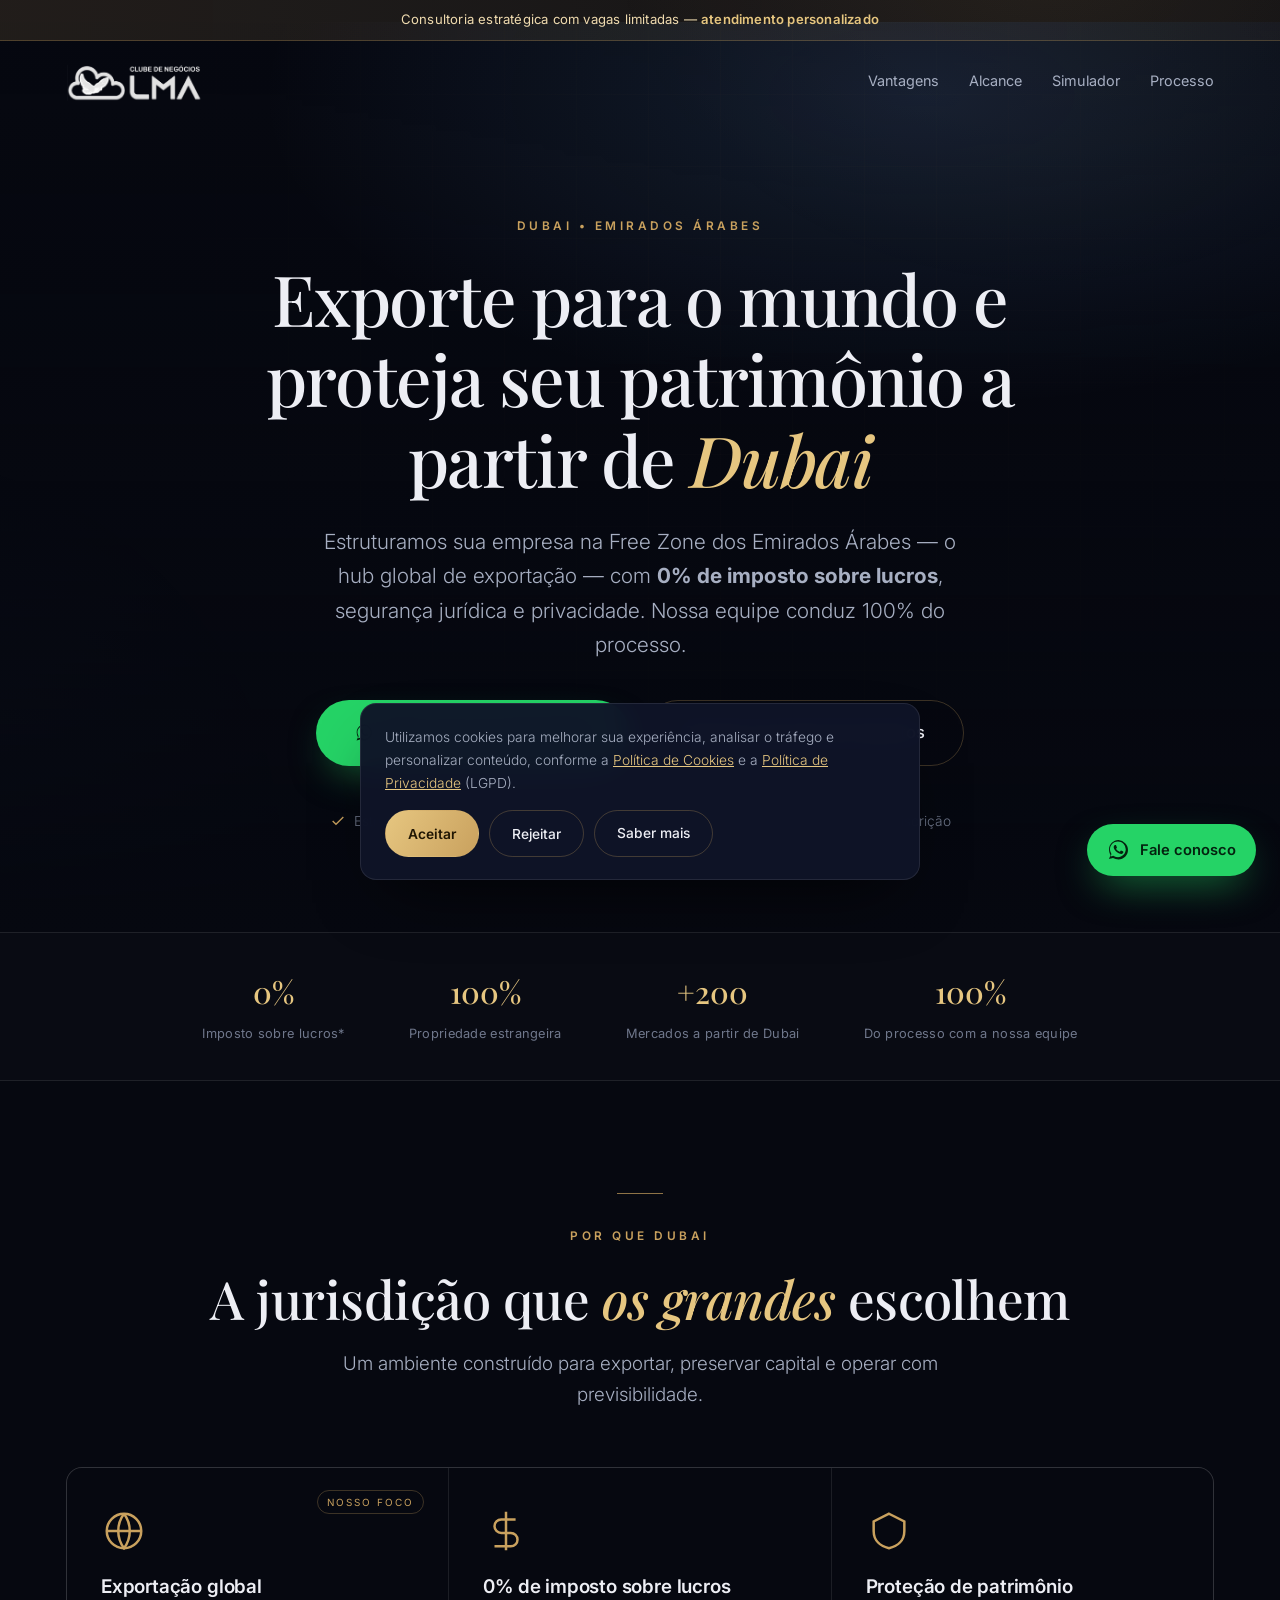
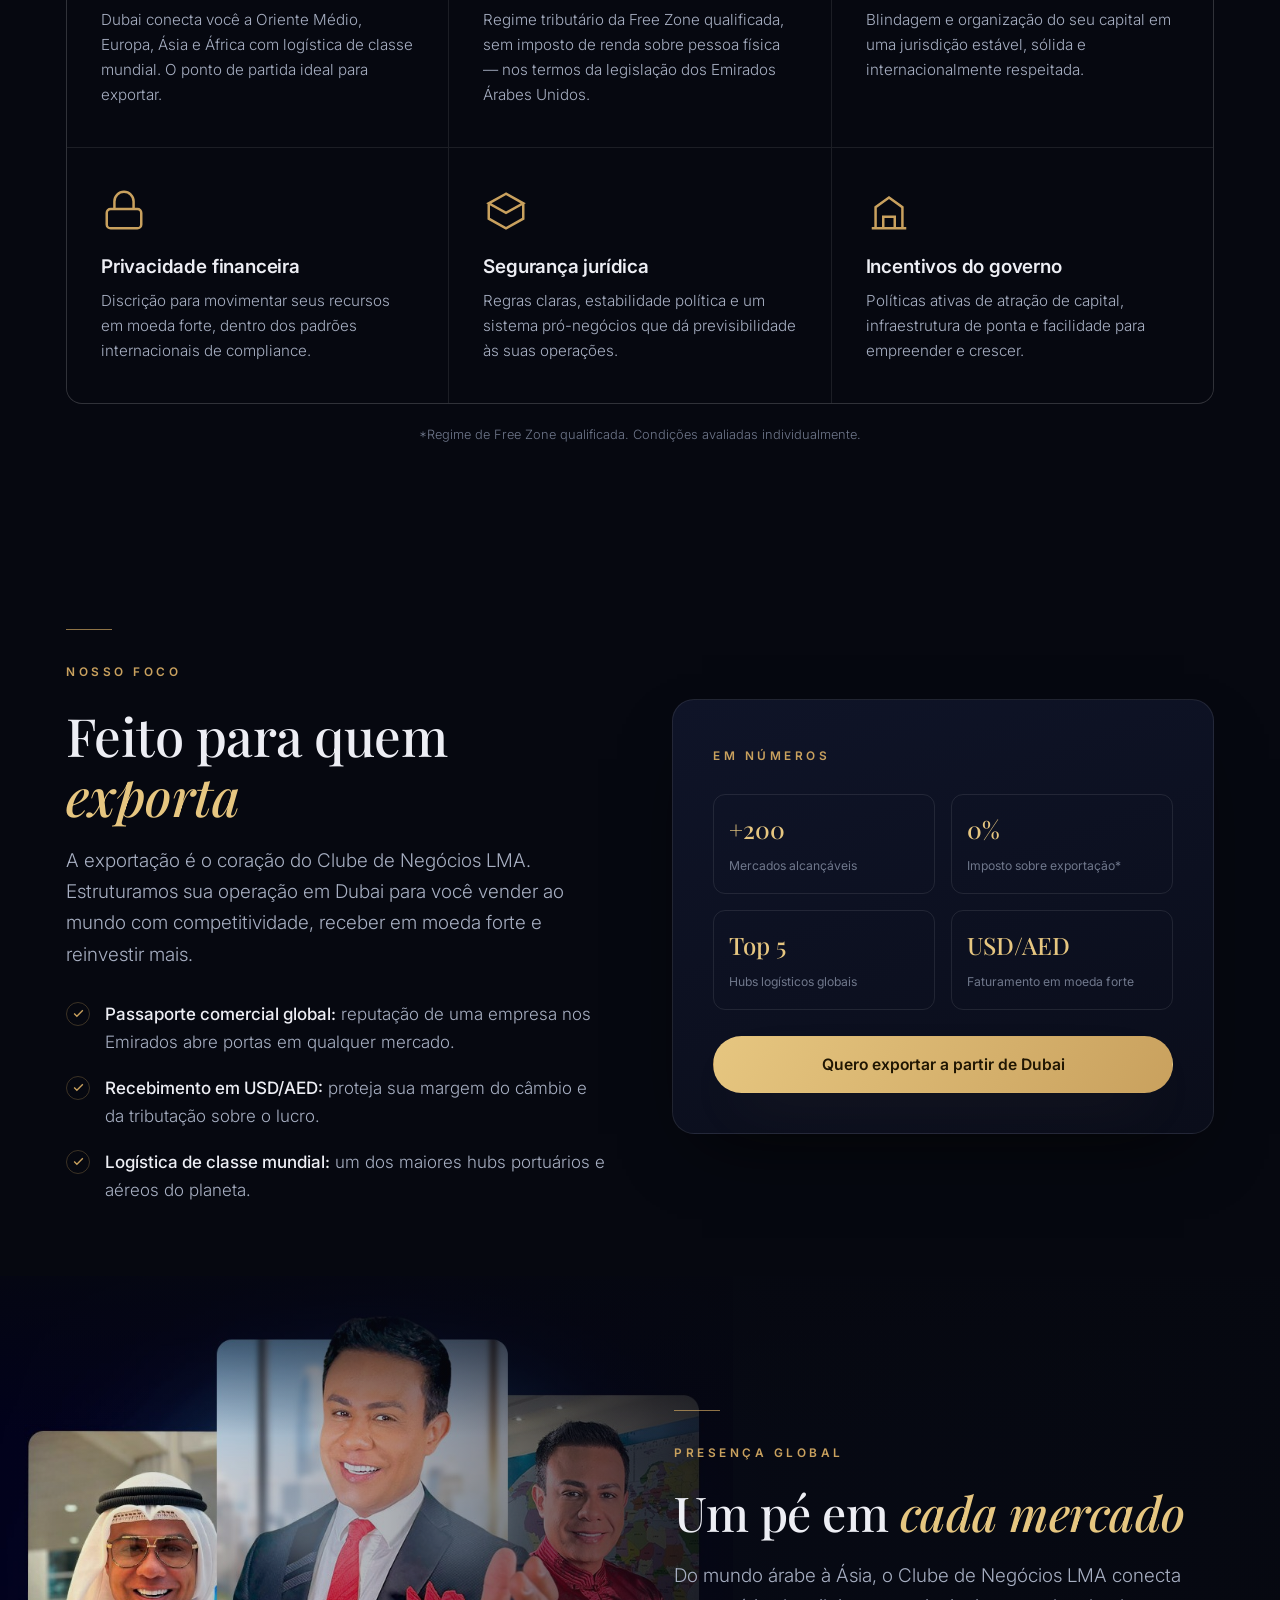
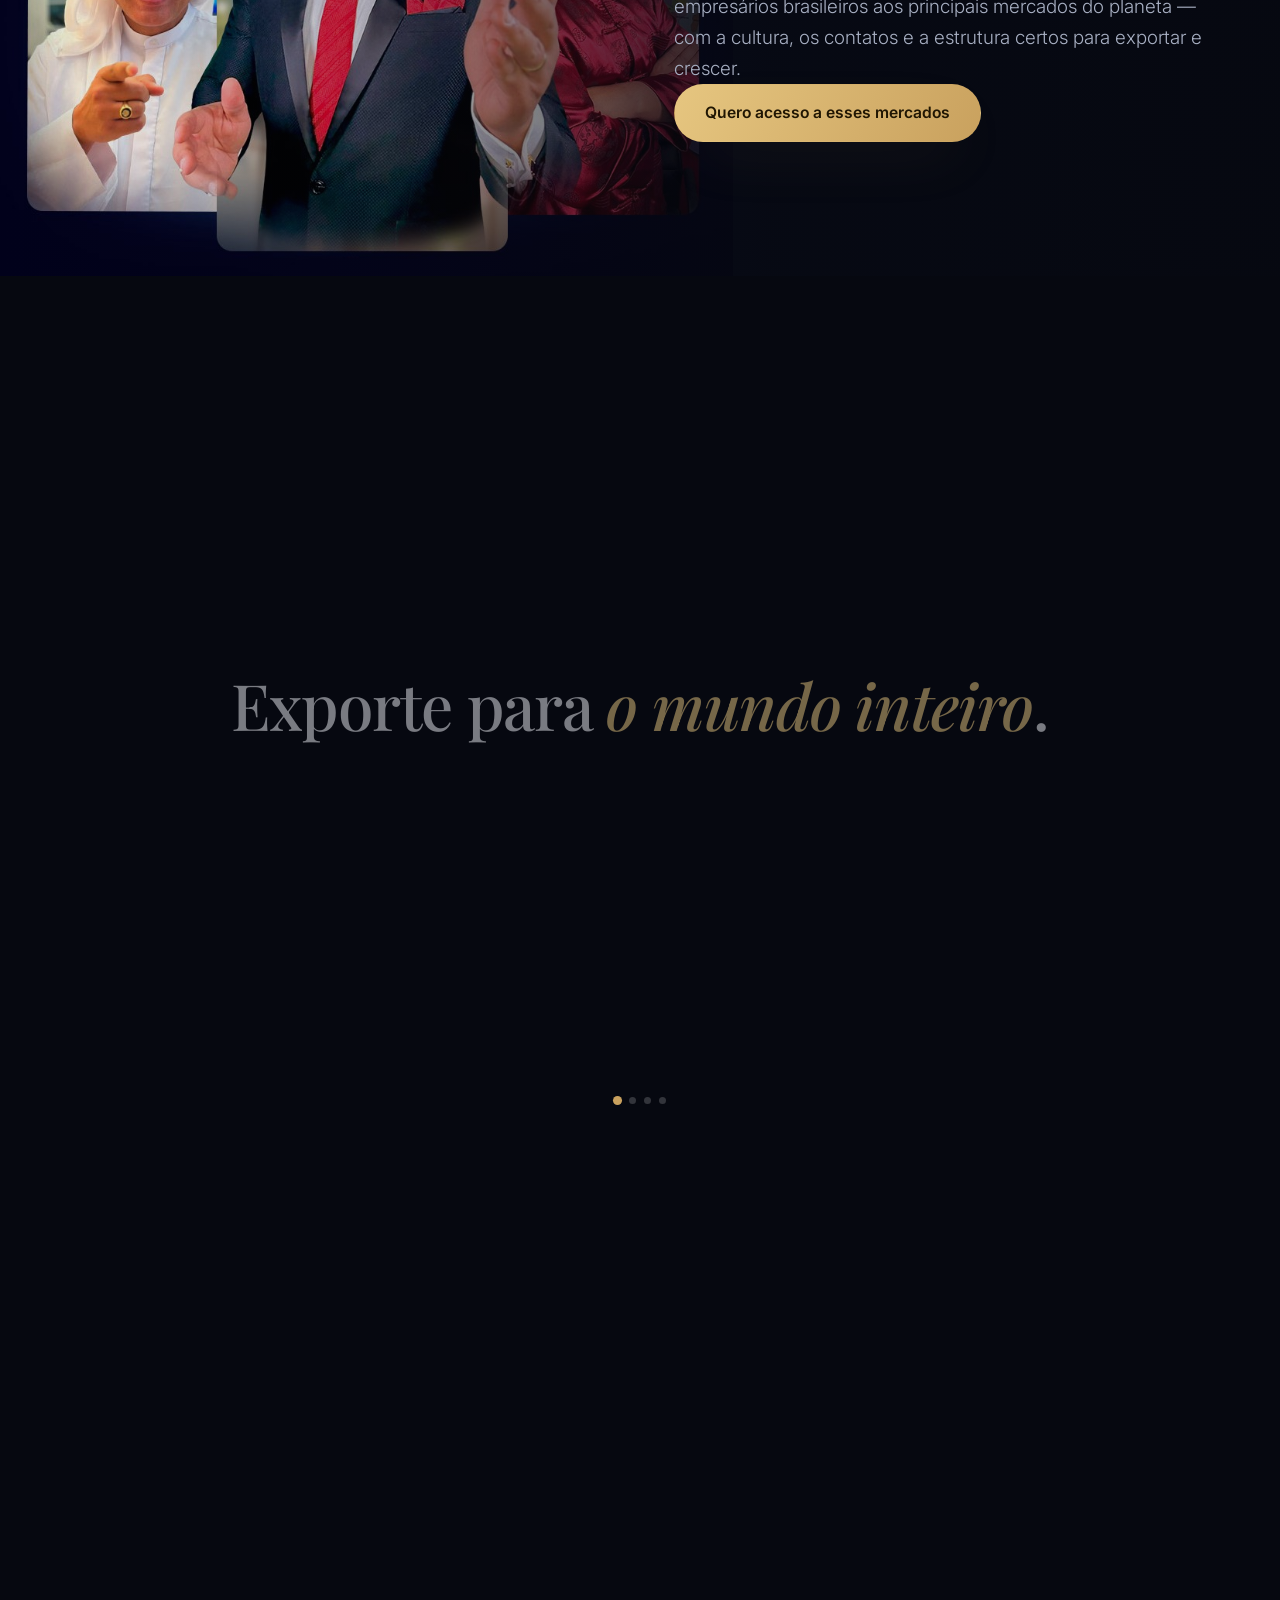
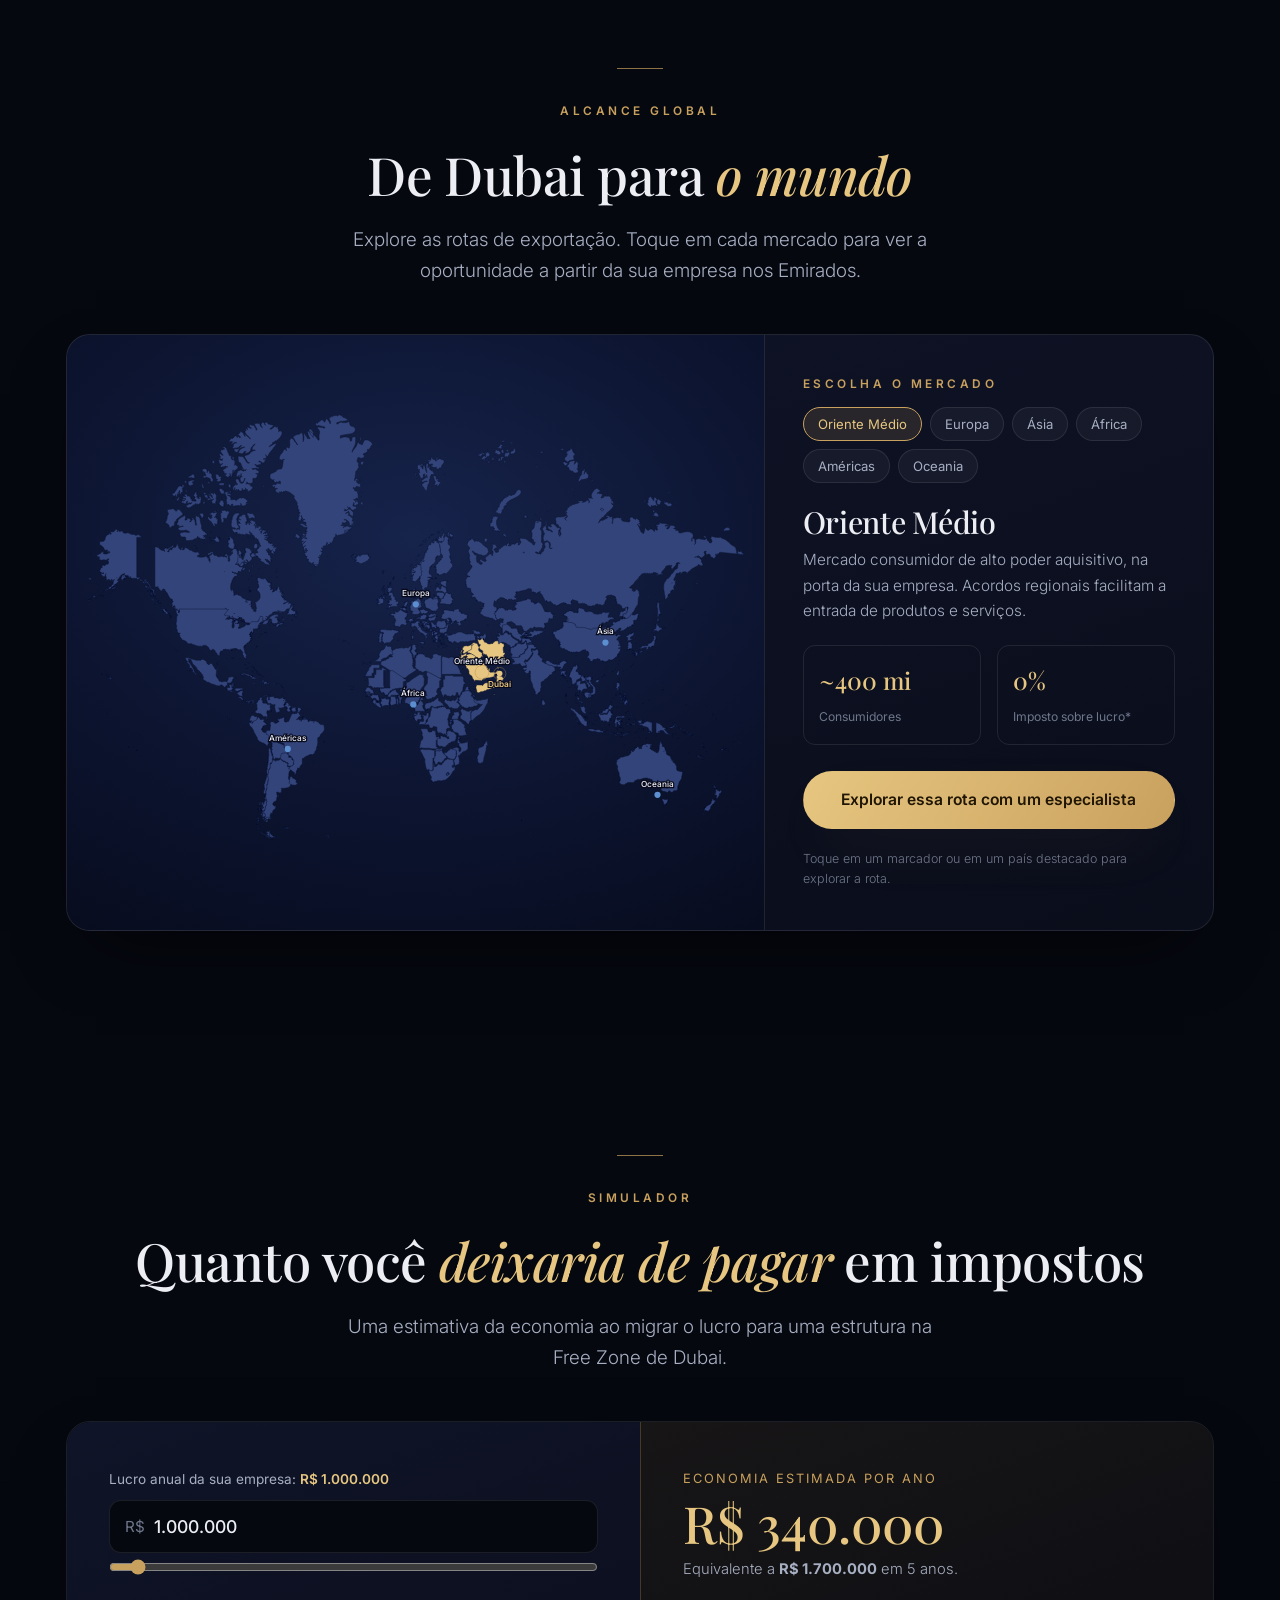
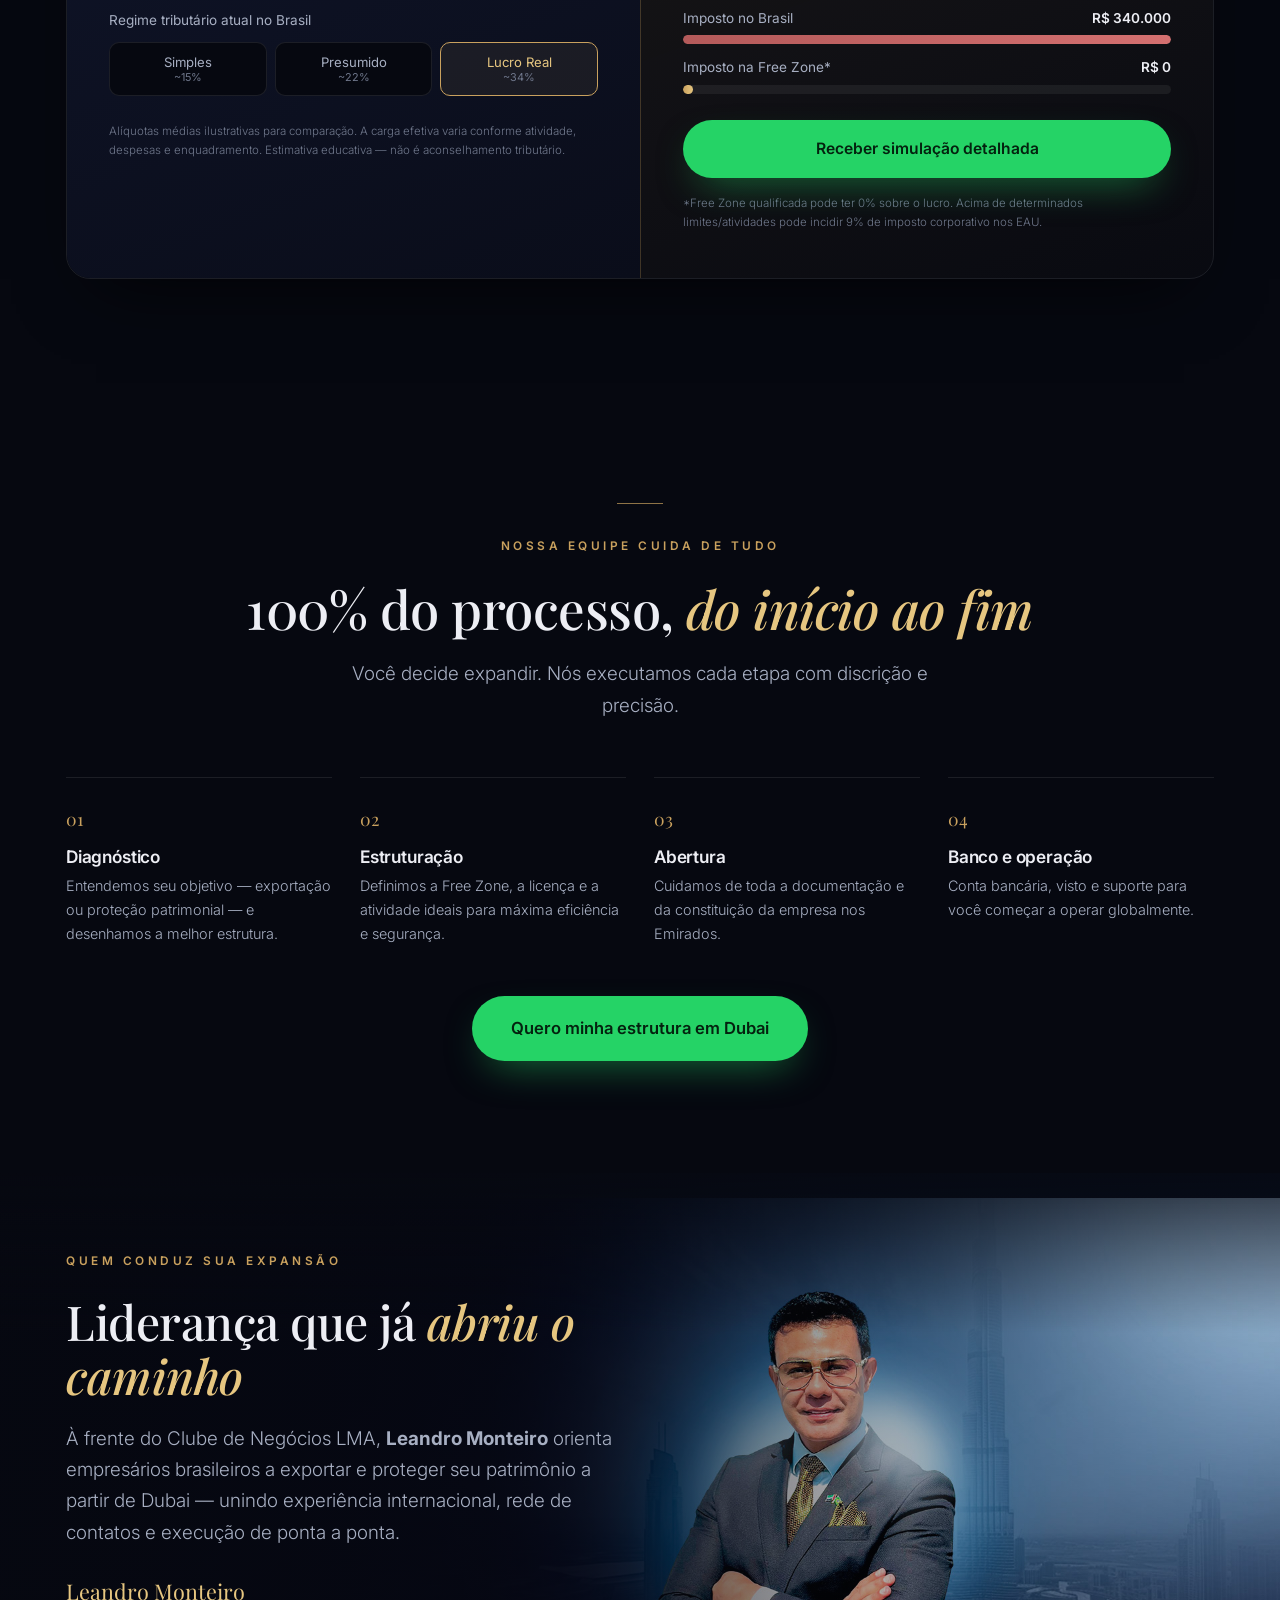
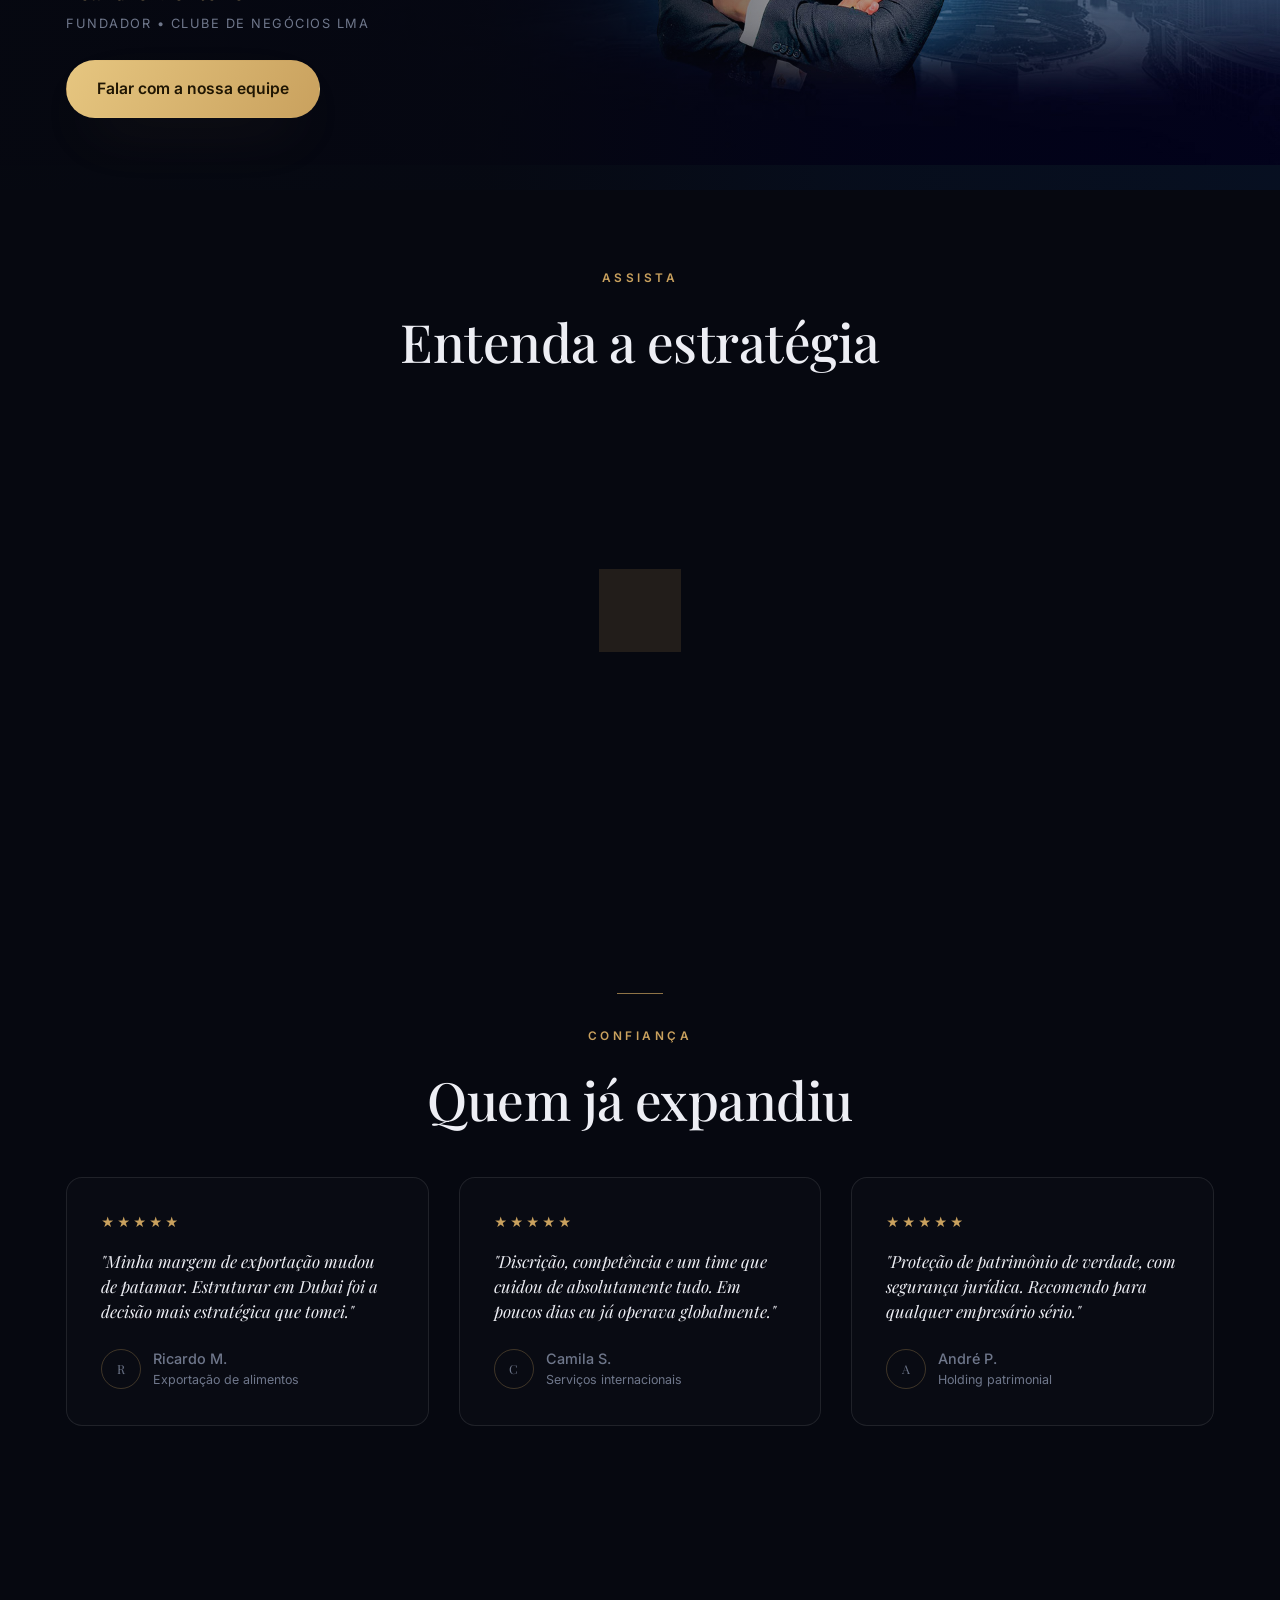
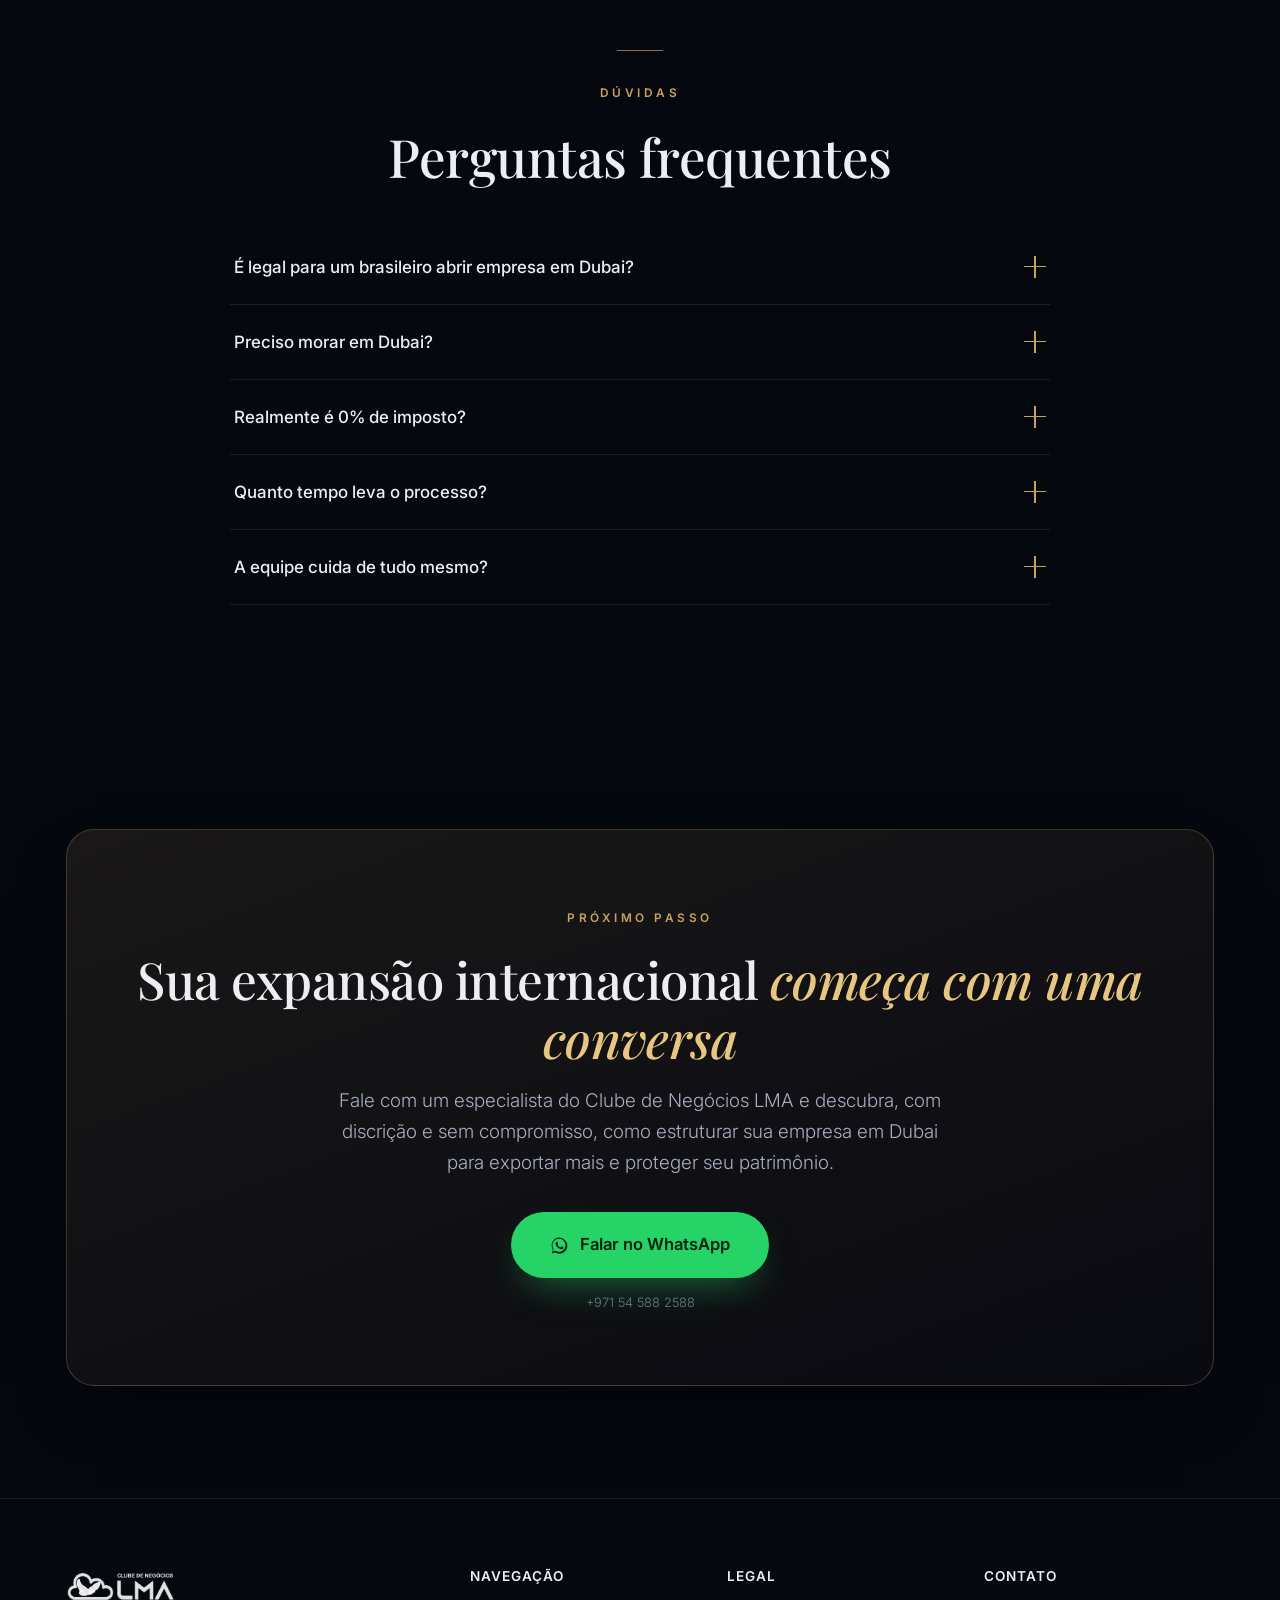
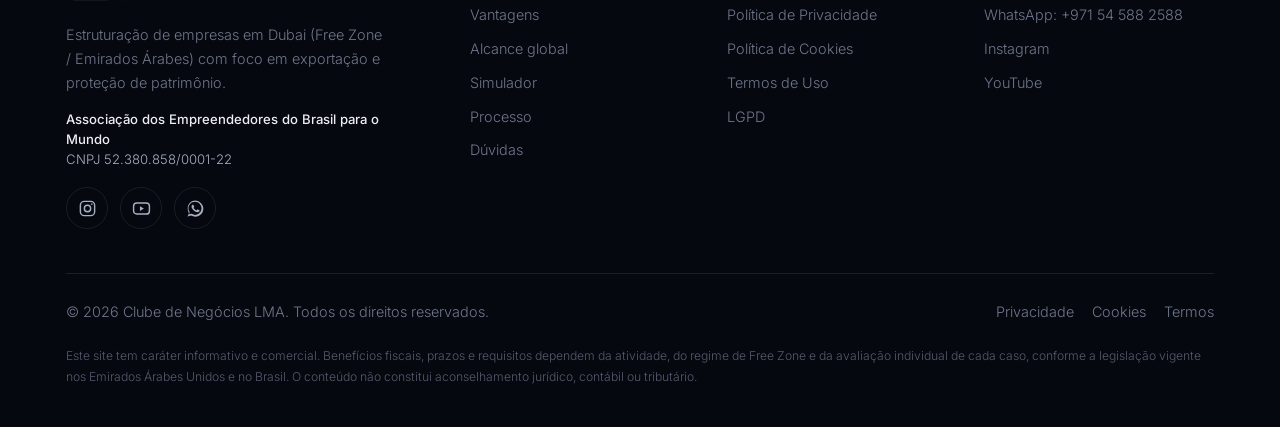
==== commit 04b991e4: "Instala Google Tag Manager (GTM-NZKVL77R) em todas as paginas Co-Authored-By: Claude Sonnet 5 <norep" ====
--- a/index.html
+++ b/index.html
@@ -1,6 +1,13 @@
 <!DOCTYPE html>
 <html lang="pt-BR">
 <head>
+<!-- Google Tag Manager -->
+<script>(function(w,d,s,l,i){w[l]=w[l]||[];w[l].push({'gtm.start':
+new Date().getTime(),event:'gtm.js'});var f=d.getElementsByTagName(s)[0],
+j=d.createElement(s),dl=l!='dataLayer'?'&l='+l:'';j.async=true;j.src=
+'https://www.googletagmanager.com/gtm.js?id='+i+dl;f.parentNode.insertBefore(j,f);
+})(window,document,'script','dataLayer','GTM-NZKVL77R');</script>
+<!-- End Google Tag Manager -->
 <meta charset="UTF-8">
 <meta name="viewport" content="width=device-width, initial-scale=1.0">
 
@@ -69,6 +76,10 @@
 </script>
 </head>
 <body>
+<!-- Google Tag Manager (noscript) -->
+<noscript><iframe src="https://www.googletagmanager.com/ns.html?id=GTM-NZKVL77R"
+height="0" width="0" style="display:none;visibility:hidden"></iframe></noscript>
+<!-- End Google Tag Manager (noscript) -->
 
 <div class="progress" id="progress"></div>
 
